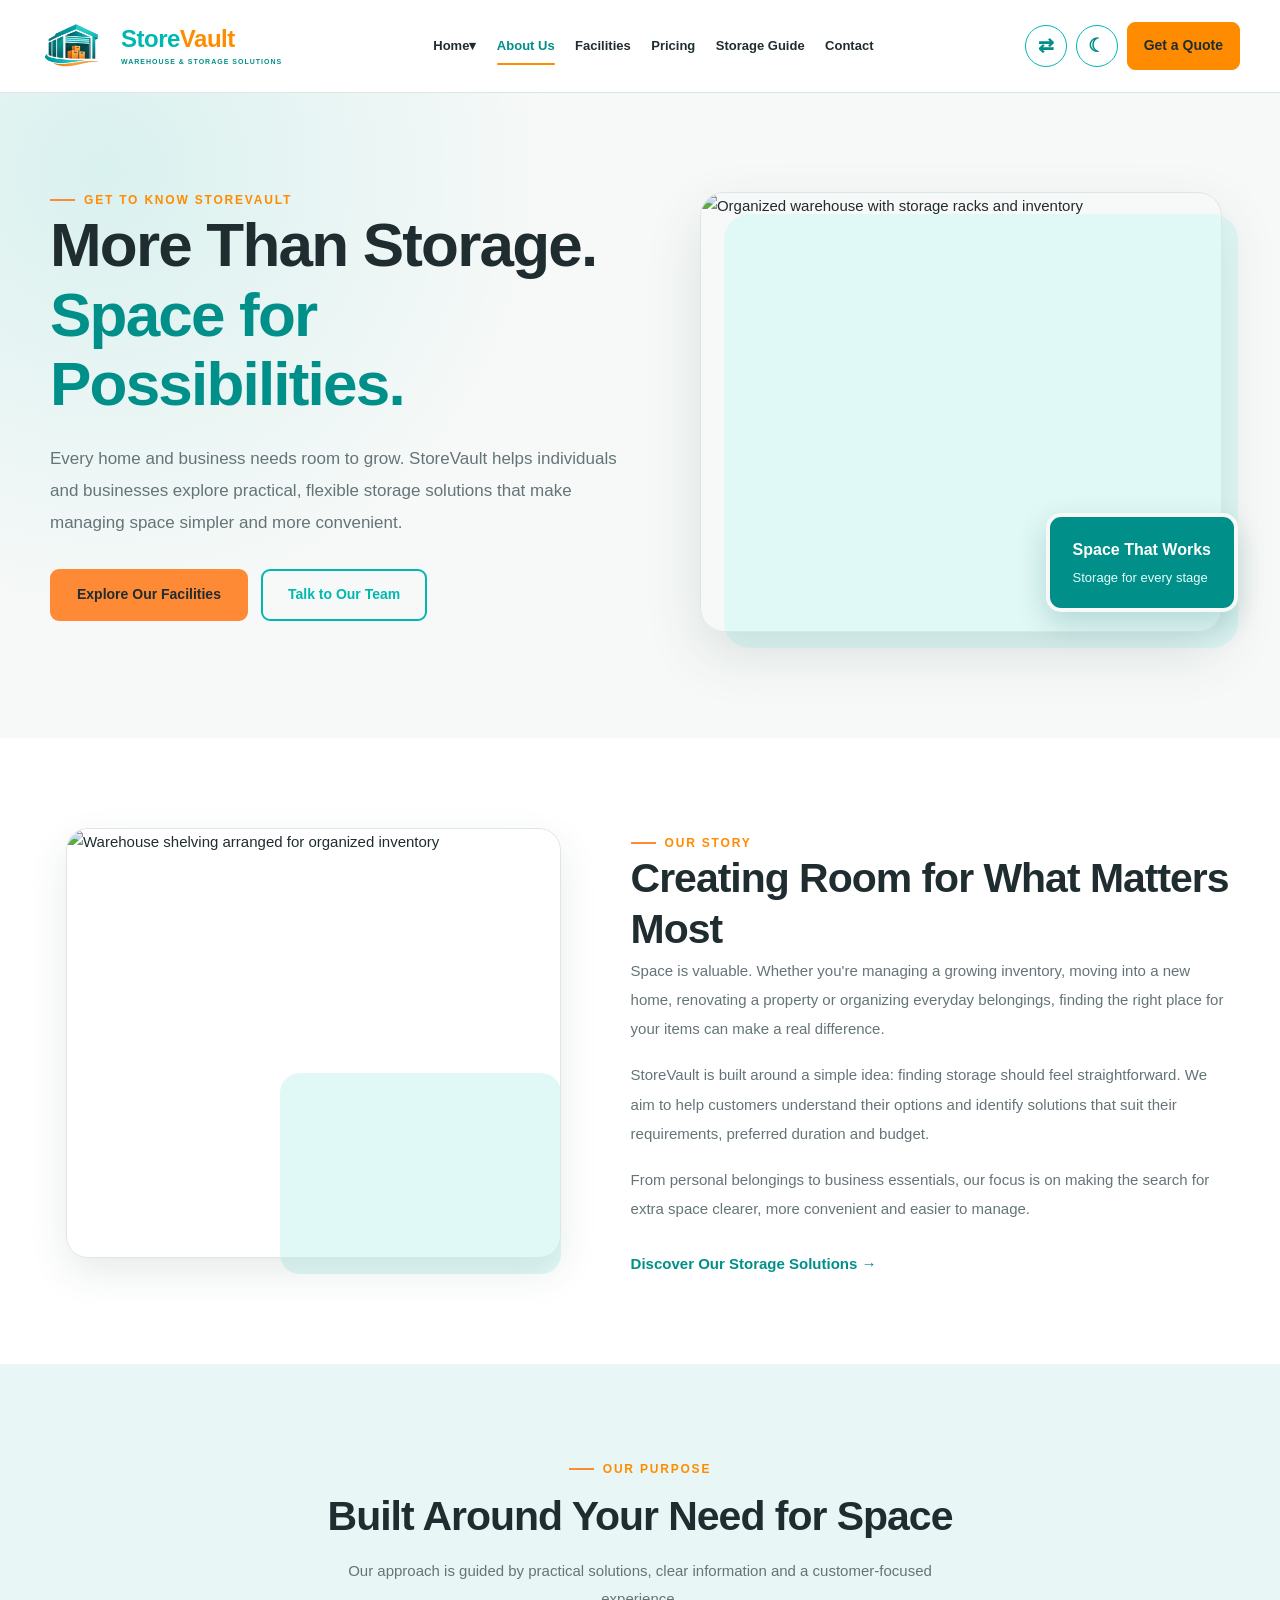
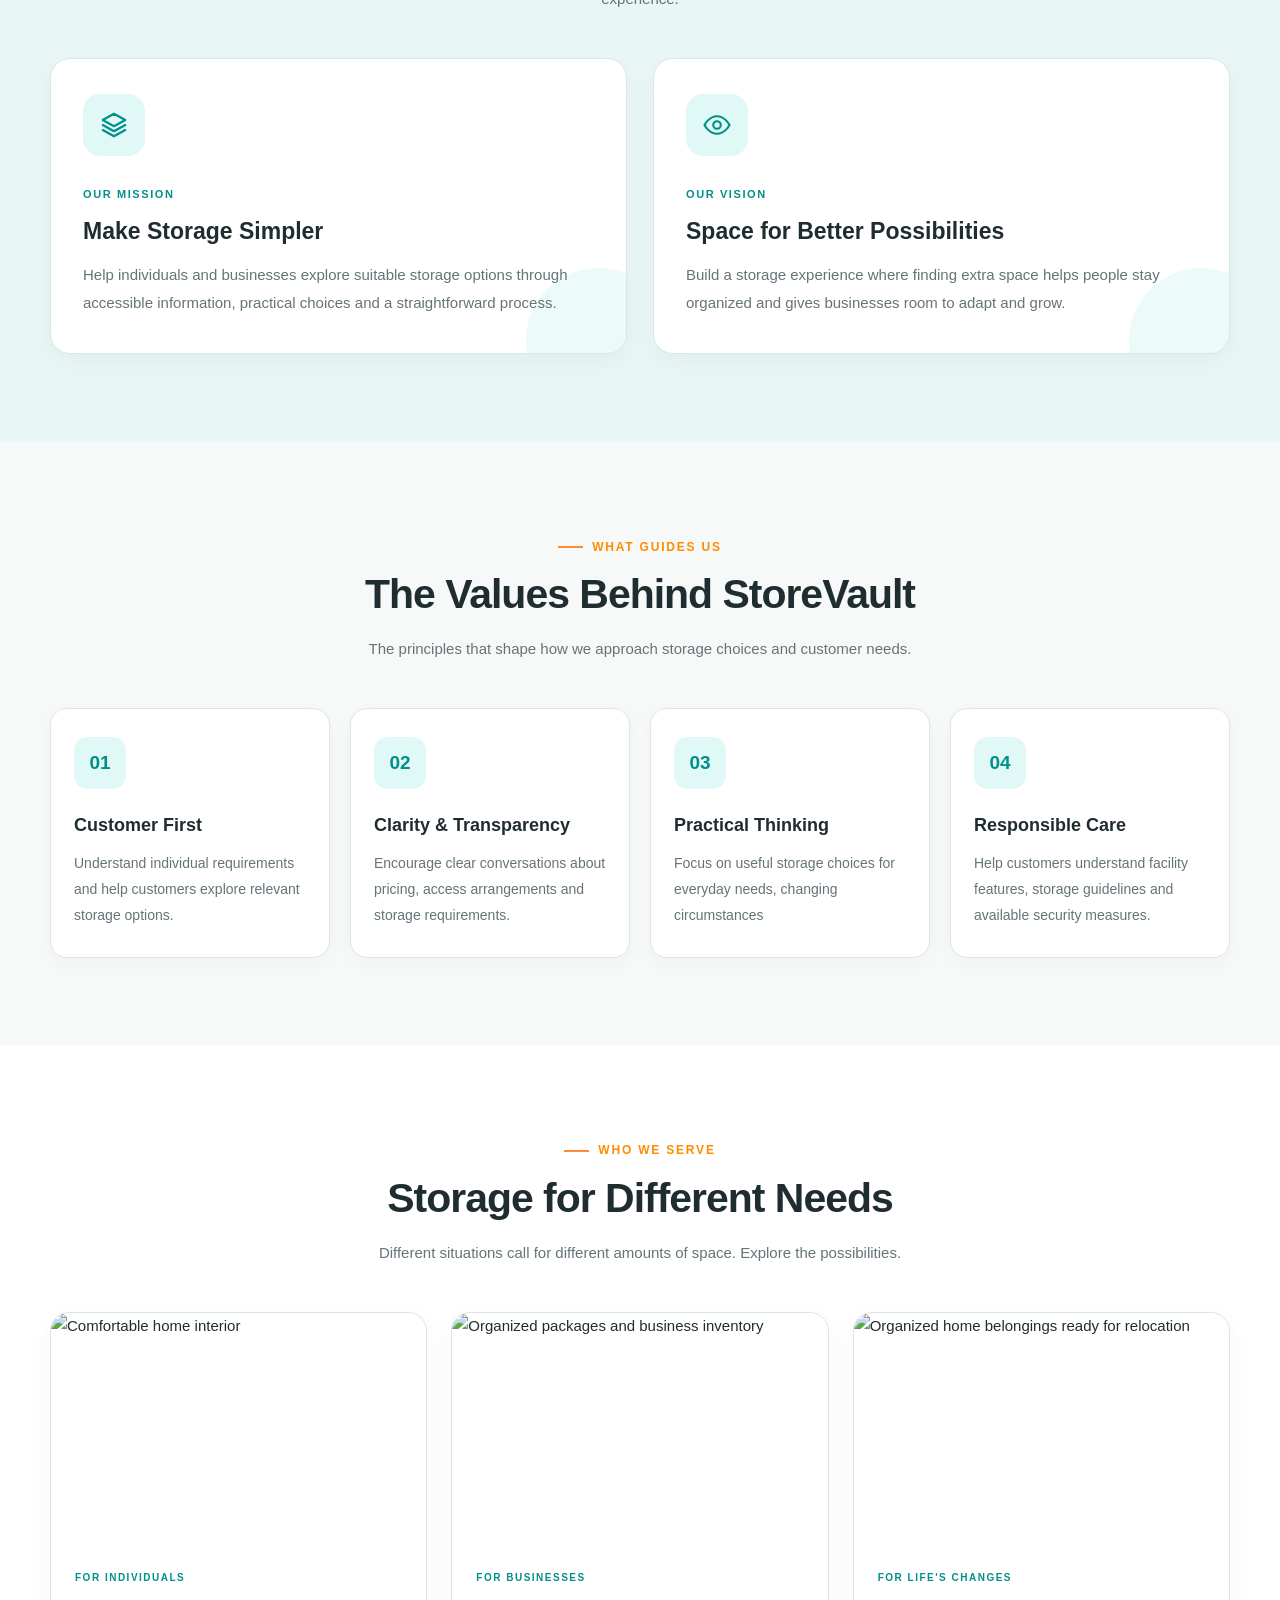
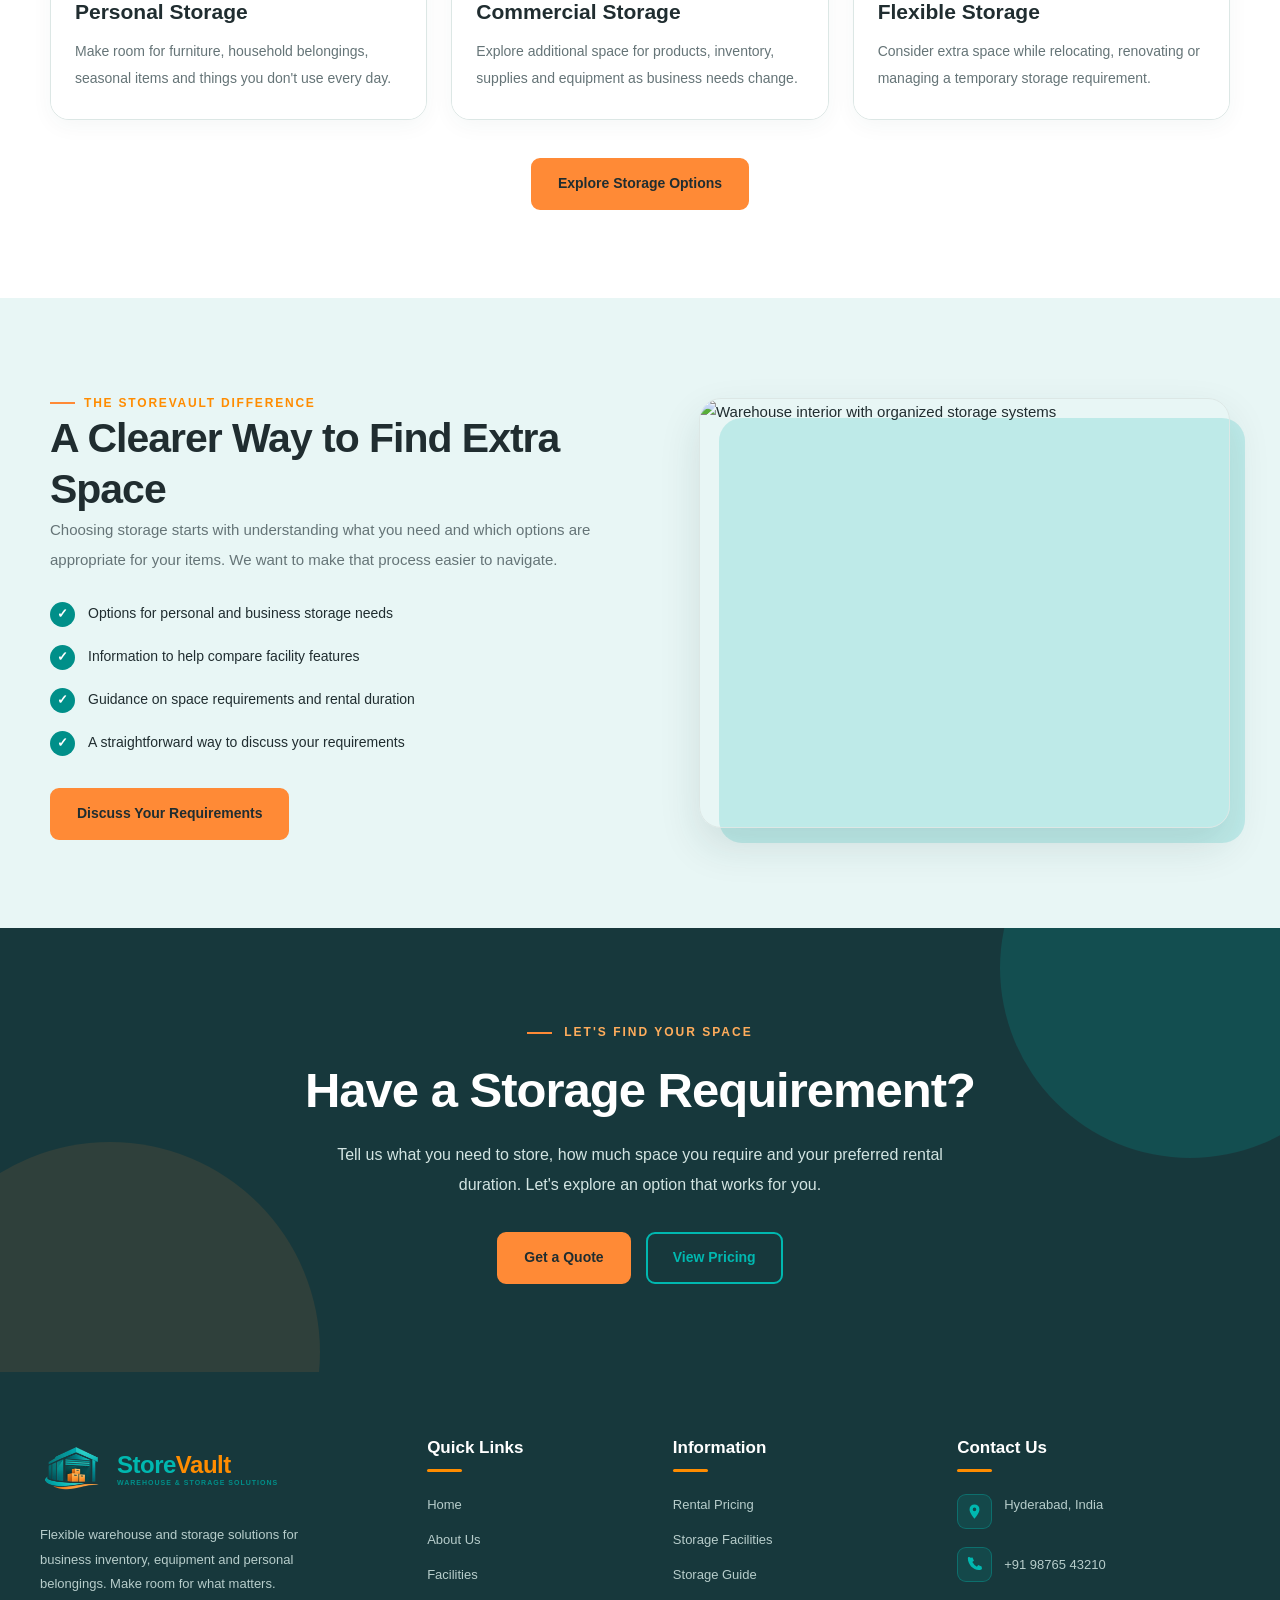
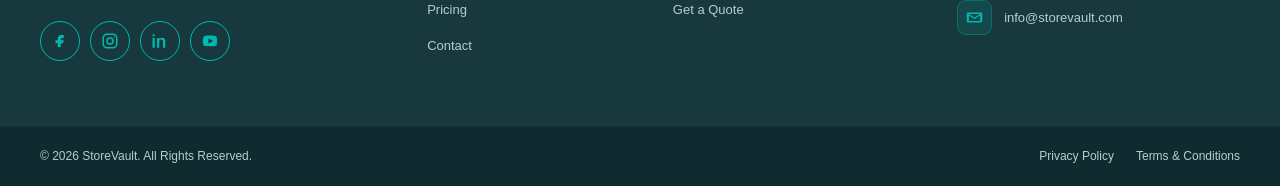
==== about.html @ cf97f27e "Add files via upload" ====
<!DOCTYPE html>
<html lang="en" dir="ltr">
<head>
    <meta charset="UTF-8">
    <meta name="viewport" content="width=device-width, initial-scale=1.0">
    <meta name="theme-color" content="#00B8B0">
    <meta name="description" content="Discover the StoreVault story, our approach to flexible storage, and our commitment to helping businesses and individuals make room for what matters.">
    <title>About Us | StoreVault Warehouse &amp; Storage Solutions</title>
    <link rel="icon" type="image/png" href="favicon.png">
    <link rel="stylesheet" href="style.css">
    <link rel="stylesheet" href="about.css">

</head>

<body>

<!-- HEADER -->
<header class="site-header">
    <div class="site-container header-container">

        <a href="index.html" class="brand" aria-label="StoreVault Home">
            <img src="logo.png" alt="StoreVault Logo">
            <div class="brand-text">
                <div class="brand-name">
                    <span class="store">Store</span><span class="vault">Vault</span>
                </div>
                <div class="brand-tagline">WAREHOUSE &amp; STORAGE SOLUTIONS</div>
            </div>
        </a>

        <!-- MAIN NAVIGATION -->
        <nav class="main-nav" id="mainNav" aria-label="Main navigation">
<div class="home-dropdown">
    <a href="index.html"
       aria-haspopup="true"
       aria-expanded="false">
        Home <span class="dropdown-arrow">▾</span>
    </a>

       
                <div class="home-dropdown-menu">
                    <a href="index.html">Home 1</a>
                    <a href="home2.html">Home 2</a>
                </div>
            </div>

            <a href="about.html" class="active" aria-current="page">About Us</a>
            <a href="facilities.html">Facilities</a>
            <a href="pricing.html">Pricing</a>
            <a href="storage-guide.html">Storage Guide</a>

            <a href="contact.html">Contact</a>
             <a href="contact.html" class="nav-quote-btn">
    Get a Quote
</a>
        </nav>

        <div class="header-actions">
            <button id="rtlBtn" class="rtl-btn" type="button"
                    title="Toggle RTL" aria-label="Toggle right-to-left layout">⇄</button>

            <button id="themeBtn" class="icon-btn" type="button"
                    title="Toggle Dark Mode" aria-label="Toggle dark mode">☾</button>

            <a href="quote.html" class="consultation-btn">Get a Quote</a>

            <button class="mobile-menu-btn" id="mobileMenuBtn"
                    type="button" aria-label="Open menu"
                    aria-expanded="false" aria-controls="mainNav">☰</button>
        </div>

    </div>
</header>

<main>

<!-- ABOUT HERO -->
<section class="about-page about-hero">
    <div class="site-container about-hero-container">

        <div class="about-hero-content">
            <div class="section-label">GET TO KNOW STO​REVAULT</div>

            <h1>More Than Storage. <span>Space for Possibilities.</span></h1>

            <p>
                Every home and business needs room to grow. StoreVault
                helps individuals and businesses explore practical,
                flexible storage solutions that make managing space
                simpler and more convenient.
            </p>

            <div class="hero-buttons">
                <a href="facilities.html" class="cta-primary">Explore Our Facilities</a>
                <a href="contact.html" class="hero-outline-btn">Talk to Our Team</a>
            </div>
        </div>

        <div class="about-hero-image">
            <img
                src="https://images.unsplash.com/photo-1587293852726-70cdb56c2866?w=600&auto=format&fit=crop&q=60&ixlib=rb-4.1.0&ixid=NHwxMjA3fDA%3D"
                alt="Organized warehouse with storage racks and inventory">
            <div class="about-image-badge">
                <strong>Space That Works</strong>
                <span>Storage for every stage</span>
            </div>
        </div>

    </div>
</section>

<!-- OUR STORY -->
<section class="about-story">
    <div class="site-container about-story-container">

        <div class="about-story-image">
            <img
                src="https://images.unsplash.com/photo-1589792923962-537704632910?w=600&auto=format&fit=crop&q=60&ixlib=rb-4.1.0&ixid=NHwxMjA3fDA%3D"
                alt="Warehouse shelving arranged for organized inventory">
            <div class="about-story-accent"></div>
        </div>

        <div class="about-story-content">
            <div class="section-label">OUR STORY</div>

            <h2>Creating Room for What Matters Most</h2>

            <p>
                Space is valuable. Whether you're managing a growing
                inventory, moving into a new home, renovating a property
                or organizing everyday belongings, finding the right
                place for your items can make a real difference.
            </p>

            <p>
                StoreVault is built around a simple idea: finding storage
                should feel straightforward. We aim to help customers
                understand their options and identify solutions that
                suit their requirements, preferred duration and budget.
            </p>

            <p>
                From personal belongings to business essentials, our
                focus is on making the search for extra space clearer,
                more convenient and easier to manage.
            </p>

            <a href="facilities.html" class="text-link">
                Discover Our Storage Solutions →
            </a>
        </div>

    </div>
</section>

<!-- MISSION AND VISION -->
<section class="about-purpose">
    <div class="site-container">

        <div class="section-heading">
            <div class="section-label">OUR PURPOSE</div>
            <h2>Built Around Your Need for Space</h2>
            <p>
                Our approach is guided by practical solutions,
                clear information and a customer-focused experience.
            </p>
        </div>

        <div class="about-purpose-grid">

            <article class="about-purpose-card">
                <div class="about-purpose-icon" aria-hidden="true">
                    <svg viewBox="0 0 24 24">
                        <path d="M12 3 3 8l9 5 9-5-9-5Zm-9 9 9 5 9-5M3 16l9 5 9-5"/>
                    </svg>
                </div>
                <span class="about-card-label">OUR MISSION</span>
                <h3>Make Storage Simpler</h3>
                <p>
                    Help individuals and businesses explore suitable
                    storage options through accessible information,
                    practical choices and a straightforward process.
                </p>
            </article>

            <article class="about-purpose-card">
                <div class="about-purpose-icon" aria-hidden="true">
                    <svg viewBox="0 0 24 24">
                        <path d="M2 12s3.5-7 10-7 10 7 10 7-3.5 7-10 7S2 12 2 12Zm10 3a3 3 0 1 0 0-6 3 3 0 0 0 0 6Z"/>
                    </svg>
                </div>
                <span class="about-card-label">OUR VISION</span>
                <h3>Space for Better Possibilities</h3>
                <p>
                    Build a storage experience where finding extra
                    space helps people stay organized and gives
                    businesses room to adapt and grow.
                </p>
            </article>

        </div>
    </div>
</section>

<!-- OUR VALUES -->
<section class="about-values">
    <div class="site-container">

        <div class="section-heading">
            <div class="section-label">WHAT GUIDES US</div>
            <h2>The Values Behind StoreVault</h2>
            <p>
                The principles that shape how we approach storage
                choices and customer needs.
            </p>
        </div>

        <div class="about-values-grid">

            <article class="about-value-card">
                <div class="about-value-number">01</div>
                <h3>Customer First</h3>
                <p>
                    Understand individual requirements and help
                    customers explore relevant storage options.
                </p>
            </article>

            <article class="about-value-card">
                <div class="about-value-number">02</div>
                <h3>Clarity &amp; Transparency</h3>
                <p>
                    Encourage clear conversations about pricing,
                    access arrangements and storage requirements.
                </p>
            </article>

            <article class="about-value-card">
                <div class="about-value-number">03</div>
                <h3>Practical Thinking</h3>
                <p>
                    Focus on useful storage choices for everyday
                    needs, changing circumstances 
                </p>
            </article>

            <article class="about-value-card">
                <div class="about-value-number">04</div>
                <h3>Responsible Care</h3>
                <p>
                    Help customers understand facility features,
                    storage guidelines and available security measures.
                </p>
            </article>

        </div>
    </div>
</section>

<!-- WHO WE SERVE -->
<section class="about-audience">
    <div class="site-container">

        <div class="section-heading">
            <div class="section-label">WHO WE SERVE</div>
            <h2>Storage for Different Needs</h2>
            <p>
                Different situations call for different amounts
                of space. Explore the possibilities.
            </p>
        </div>

        <div class="about-audience-grid">

            <article class="about-audience-card">
                <img
                    src="https://plus.unsplash.com/premium_photo-1681995607175-f0618dffac9d?w=600&auto=format&fit=crop&q=60&ixlib=rb-4.1.0&ixid=NHwxMjA3fDA%3D"
                    alt="Comfortable home interior">
                <div class="about-audience-content">
                    <span>FOR INDIVIDUALS</span>
                    <h3>Personal Storage</h3>
                    <p>
                        Make room for furniture, household belongings,
                        seasonal items and things you don't use every day.
                    </p>
                </div>
            </article>

            <article class="about-audience-card">
                <img
                    src="https://images.unsplash.com/photo-1714650601435-67a4d51a0798?w=600&auto=format&fit=crop&q=60&ixlib=rb-4.1.0&ixid=NHwxMjA3fDA%3D"
                    alt="Organized packages and business inventory">
                <div class="about-audience-content">
                    <span>FOR BUSINESSES</span>
                    <h3>Commercial Storage</h3>
                    <p>
                        Explore additional space for products, inventory,
                        supplies and equipment as business needs change.
                    </p>
                </div>
            </article>

            <article class="about-audience-card">
                <img
                    src="https://images.unsplash.com/photo-1586528116022-aeda1613c63d?w=600&auto=format&fit=crop&q=60&ixlib=rb-4.1.0&ixid=NHwxMjA3fDA%3D"
                    alt="Organized home belongings ready for relocation">
                <div class="about-audience-content">
                    <span>FOR LIFE'S CHANGES</span>
                    <h3>Flexible Storage</h3>
                    <p>
                        Consider extra space while relocating, renovating
                        or managing a temporary storage requirement.
                    </p>
                </div>
            </article>

        </div>

        <div class="center-button">
            <a href="facilities.html" class="cta-primary">
                Explore Storage Options
            </a>
        </div>

    </div>
</section>

<!-- WHY STOREVAULT -->
<section class="about-difference">
    <div class="site-container about-difference-container">

        <div class="about-difference-content">
            <div class="section-label">THE STO​REVAULT DIFFERENCE</div>

            <h2>A Clearer Way to Find Extra Space</h2>

            <p>
                Choosing storage starts with understanding what you
                need and which options are appropriate for your items.
                We want to make that process easier to navigate.
            </p>

            <div class="about-check-list">
                <div>
                    <span>✓</span>
                    <p>Options for personal and business storage needs</p>
                </div>
                <div>
                    <span>✓</span>
                    <p>Information to help compare facility features</p>
                </div>
                <div>
                    <span>✓</span>
                    <p>Guidance on space requirements and rental duration</p>
                </div>
                <div>
                    <span>✓</span>
                    <p>A straightforward way to discuss your requirements</p>
                </div>
            </div>

            <a href="contact.html" class="cta-primary">Discuss Your Requirements</a>
        </div>

        <div class="about-difference-image">
            <img
                src="https://images.unsplash.com/photo-1565610222536-ef125c59da2e?auto=format&fit=crop&w=900&q=85"
                alt="Warehouse interior with organized storage systems">
        </div>

    </div>
</section>

<!-- FINAL CTA -->
<section class="final-cta">
    <div class="final-cta-container">
        <div class="final-cta-content">

            <div class="cta-label">LET'S FIND YOUR SPACE</div>

            <h2>Have a Storage Requirement?</h2>

            <p>
                Tell us what you need to store, how much space you
                require and your preferred rental duration. Let's
                explore an option that works for you.
            </p>

            <div class="cta-buttons">
                <a href="contact.html" class="cta-primary">Get a Quote</a>
                <a href="pricing.html" class="cta-secondary">View Pricing</a>
            </div>

        </div>
    </div>
</section>

</main>

<!-- FOOTER -->
<footer class="site-footer">
    <div class="site-container footer-container">

        <div class="footer-brand">
            <a href="index.html" class="footer-logo">
                <img src="logo.png" alt="StoreVault Logo">
                <div class="footer-logo-text">
                    <div class="footer-brand-name">
                        <span class="store">Store</span><span class="vault">Vault</span>
                    </div>
                    <div class="footer-tagline">WAREHOUSE &amp; STORAGE SOLUTIONS</div>
                </div>
            </a>

            <p class="footer-description">
                Flexible warehouse and storage solutions for business
                inventory, equipment and personal belongings.
                Make room for what matters.
            </p>

            <div class="social-links">
                <a href="#" class="social-icon" aria-label="Facebook" title="Facebook">
                    <svg viewBox="0 0 24 24" aria-hidden="true">
                        <path d="M14 8h3V4h-3c-3 0-5 2-5 5v2H6v4h3v5h4v-5h3l1-4h-4V9c0-.7.3-1 1-1z"/>
                    </svg>
                </a>

                <a href="#" class="social-icon" aria-label="Instagram" title="Instagram">
                    <svg viewBox="0 0 24 24" aria-hidden="true">
                        <rect x="3" y="3" width="18" height="18" rx="5"
                              fill="none" stroke="currentColor" stroke-width="2"/>
                        <circle cx="12" cy="12" r="4"
                                fill="none" stroke="currentColor" stroke-width="2"/>
                        <circle cx="17.5" cy="6.5" r="1" fill="currentColor"/>
                    </svg>
                </a>

                <a href="#" class="social-icon" aria-label="LinkedIn" title="LinkedIn">
                    <svg viewBox="0 0 24 24" aria-hidden="true">
                        <path d="M5 8H2V21H5V8zM3.5 3C2.4 3 2 3.8 2 4.6S2.4 6 3.5 6 5 5.2 5 4.4 4.6 3 3.5 3zM8 8h3v1.8h.1C11.5 8.7 12.7 7.5 15 7.5c3 0 4 2 4 5.2V21h-3v-7.3c0-1.7 0-3.8-2.3-3.8-2.3 0-2.7 1.8-2.7 3.7V21H8V8z"/>
                    </svg>
                </a>

                <a href="#" class="social-icon" aria-label="YouTube" title="YouTube">
                    <svg viewBox="0 0 24 24" aria-hidden="true">
                        <path d="M21 7.2a2.8 2.8 0 0 0-2-2C17.3 4.7 12 4.7 12 4.7s-5.3 0-7 .5a2.8 2.8 0 0 0-2 2C2.5 8.9 2.5 12 2.5 12s0 3.1.5 4.8a2.8 2.8 0 0 0 2 2c1.7.5 7 .5 7 .5s5.3 0 7-.5a2.8 2.8 0 0 0 2-2c.5-1.7.5-4.8.5-4.8s0-3.1-.5-4.8zM10 15.5v-7l6 3.5-6 3.5z"/>
                    </svg>
                </a>
            </div>
        </div>

        <div class="footer-column">
            <h3>Quick Links</h3>
            <a href="index.html">Home</a>
            <a href="about.html">About Us</a>
            <a href="facilities.html">Facilities</a>
            <a href="pricing.html">Pricing</a>
            <a href="contact.html">Contact</a>
        </div>

        <div class="footer-column">
            <h3>Information</h3>
            <a href="pricing.html">Rental Pricing</a>
            <a href="facilities.html">Storage Facilities</a>
               <a href="storage-guide.html"> Storage Guide</a>
            <a href="quote.html">Get a Quote</a>
            </div>

        <div class="footer-contact">
            <h3>Contact Us</h3>

            <div class="contact-item">
                <span class="contact-icon">
                    <svg viewBox="0 0 24 24" aria-hidden="true">
                        <path d="M12 2a7 7 0 0 0-7 7c0 5.2 7 13 7 13s7-7.8 7-13a7 7 0 0 0-7-7zm0 9.5a2.5 2.5 0 1 1 0-5 2.5 2.5 0 0 1 0 5z"/>
                    </svg>
                </span>
                <span>Hyderabad, India</span>
            </div>

            <div class="contact-item">
                <span class="contact-icon">
                    <svg viewBox="0 0 24 24" aria-hidden="true">
                        <path d="M6.6 2.5 9.2 2l2 4.8-2.3 1.8a15.8 15.8 0 0 0 6.5 6.5l1.8-2.3 4.8 2 .5 2.6c.2 1-.6 2-1.6 2C11.5 21.4 2.6 12.5 2.6 3.1c0-1 .9-1.8 2-1.6l2 .9z"/>
                    </svg>
                </span>
                <a href="tel:+919876543210">+91 98765 43210</a>
            </div>

            <div class="contact-item">
                <span class="contact-icon">
                    <svg viewBox="0 0 24 24" aria-hidden="true">
                        <path d="M3 5h18a2 2 0 0 1 2 2v10a2 2 0 0 1-2 2H3a2 2 0 0 1-2-2V7a2 2 0 0 1 2-2zm9 7 8-5H4l8 5zm0 2L4 9v8h16V9l-8 5z"/>
                    </svg>
                </span>
                <a href="mailto:info@storevault.com">info@storevault.com</a>
            </div>
        </div>

    </div>

    <div class="footer-bottom">
        <div class="site-container footer-bottom-container">
            <p>© 2026 StoreVault. All Rights Reserved.</p>
            <div class="footer-bottom-links">
                <a href="privacy-policy.html">Privacy Policy</a>
                <a href="terms.html">Terms &amp; Conditions</a>
            </div>
        </div>
    </div>
</footer>

<script src="script.js"></script>

</body>
</html>
---- style.css ----
/* =========================================================
   STO​REVAULT | SMART STORAGE SOLUTIONS
   COMPLETE WEBSITE CSS
   Bright Teal + Orange
   Light Mode + Dark Mode + RTL + Responsive Design
   Animations + Hover Effects + Image Zoom
========================================================= */

/* ==================== 1. COLOR VARIABLES ==================== */

:root {
    --primary: #00B8B0;
    --primary-dark: #008F89;
    --primary-light: #E0F8F6;

    --secondary: #FF8C00;
    --secondary-dark: #E67E00;
    --secondary-light: #FFF0E0;

    --background: #F7F9F8;
    --surface: #FFFFFF;
    --surface-soft: #E8F6F5;
    --surface-alt: #F0F5F4;

    --text: #202D30;
    --muted: #657477;

    --border: #DCE7E5;
    --soft-border: #EAF0EF;

    --header-bg: rgba(255, 255, 255, 0.96);
    --footer-bg: #17383C;
    --footer-bottom: #102B2F;
    --footer-text: #E7F3F2;
    --footer-muted: #B7CDCB;

    --shadow-sm: 0 4px 15px rgba(22, 62, 66, 0.06);
    --shadow-md: 0 12px 30px rgba(22, 62, 66, 0.10);
    --shadow-lg: 0 22px 50px rgba(22, 62, 66, 0.14);

    --radius-sm: 8px;
    --radius-md: 14px;
    --radius-lg: 22px;
    --radius-xl: 30px;

    --container: 1200px;
    --header-height: 92px;

    --transition: 0.3s ease;
}

/* ==================== 2. DARK MODE COLORS ==================== */

body.dark-mode {
    --background: #121C20;
    --surface: #1C2B30;
    --surface-soft: #203A3D;
    --surface-alt: #202F34;

    --text: #F0F7F6;
    --muted: #B3C4C5;

    --border: #35494D;
    --soft-border: #2B3D41;

    --header-bg: rgba(18, 28, 32, 0.97);
    --footer-bg: #0D191D;
    --footer-bottom: #081215;
    --footer-text: #E7F3F2;
    --footer-muted: #A8BFBE;

    --primary: #32DED5;
    --primary-dark: #00B8B0;
    --primary-light: #203A3D;

    --secondary: #FFAD5C;
    --secondary-dark: #FF922E;
    --secondary-light: #423124;

    --shadow-sm: 0 4px 15px rgba(0, 0, 0, 0.15);
    --shadow-md: 0 12px 30px rgba(0, 0, 0, 0.22);
    --shadow-lg: 0 22px 50px rgba(0, 0, 0, 0.30);
}

/* ==================== 3. RESET & GLOBAL STYLES ==================== */

* {
    margin: 0;
    padding: 0;
    box-sizing: border-box;
}

html {
    scroll-behavior: smooth;
    scroll-padding-top: 100px;
}

body {
    font-family: "Segoe UI", Arial, sans-serif;
    background: var(--background);
    color: var(--text);
    line-height: 1.7;
    font-size: 15px;
    overflow-x: hidden;
    transition: background-color 0.35s ease, color 0.35s ease;
}

body,
button,
a,
input,
textarea,
select {
    -webkit-tap-highlight-color: transparent;
}

img {
    display: block;
    max-width: 100%;
}

a {
    color: inherit;
    text-decoration: none;
}

button {
    font: inherit;
}

button,
a {
    -webkit-tap-highlight-color: transparent;
}

button:focus-visible,
a:focus-visible {
    outline: 3px solid var(--secondary);
    outline-offset: 4px;
}

p {
    color: var(--muted);
}

h1,
h2,
h3,
h4 {
    color: var(--text);
    line-height: 1.25;
    font-weight: 750;
}

::selection {
    background: var(--primary);
    color: #102B2F;
}

.site-container {
    width: min(var(--container), calc(100% - 48px));
    margin-inline: auto;
}

section {
    position: relative;
    padding-block: 90px;
}

section h2 {
    font-size: clamp(28px, 3.2vw, 42px);
    letter-spacing: -1px;
}

section h3 {
    font-size: 21px;
}

section p {
    line-height: 1.85;
}

/* ==================== 4. ANIMATIONS ==================== */

@keyframes fadeUp {
    from { opacity: 0; transform: translateY(25px); }
    to { opacity: 1; transform: translateY(0); }
}

@keyframes fadeIn {
    from { opacity: 0; }
    to { opacity: 1; }
}

@keyframes slideInLeft {
    from { opacity: 0; transform: translateX(-30px); }
    to { opacity: 1; transform: translateX(0); }
}

@keyframes slideInRight {
    from { opacity: 0; transform: translateX(30px); }
    to { opacity: 1; transform: translateX(0); }
}

@keyframes softFloat {
    0%, 100% { transform: translateY(0); }
    50% { transform: translateY(-7px); }
}

@keyframes badgePulse {
    0%, 100% { box-shadow: 0 8px 25px rgba(0, 0, 0, 0.12); }
    50% { box-shadow: 0 10px 32px rgba(0, 184, 176, 0.25); }
}

/* ==================== 5. HEADER ==================== */

.site-header {
    position: sticky;
    top: 0;
    z-index: 1000;
    min-height: var(--header-height);
    background: var(--header-bg);
    border-bottom: 1px solid var(--border);
    backdrop-filter: blur(16px);
    -webkit-backdrop-filter: blur(16px);
    transition: background-color var(--transition),
                border-color var(--transition),
                box-shadow var(--transition);
}

.site-header:hover {
    box-shadow: var(--shadow-sm);
}

.header-container {
    min-height: var(--header-height);
    display: grid;
    grid-template-columns: auto minmax(0, 1fr) auto;
    align-items: center;
    gap: 24px;
}

/* Logo */

.brand,
.footer-logo {
    display: inline-flex;
    align-items: center;
    gap: 12px;
    flex-shrink: 0;
}

.brand img {
    width: 66px;
    height: 66px;
    object-fit: contain;
    transition: transform 0.35s ease;
}

.brand:hover img,
.footer-logo:hover img {
    transform: scale(1.07);
}

.brand-text,
.footer-logo-text {
    display: flex;
    flex-direction: column;
    line-height: 1.15;
}

.brand-name,
.footer-brand-name {
    font-size: 28px;
    font-weight: 850;
    letter-spacing: -1.2px;
    white-space: nowrap;
}

/* Fixed logo colors: identical in light and dark mode */

.brand-name .store,
.footer-brand-name .store,
body.dark-mode .brand-name .store,
body.dark-mode .footer-brand-name .store {
    color: #00B8B0 !important;
}

.brand-name .vault,
.footer-brand-name .vault,
body.dark-mode .brand-name .vault,
body.dark-mode .footer-brand-name .vault {
    color: #FF8C00 !important;
}

.brand-tagline,
.footer-tagline,
body.dark-mode .brand-tagline,
body.dark-mode .footer-tagline {
    margin-top: 6px;
    color: #00B8B0 !important;
    font-size: 9px;
    font-weight: 800;
    letter-spacing: 1.25px;
    white-space: nowrap;
}

/* Navigation */

.main-nav {
    display: flex;
    justify-content: center;
    align-items: center;
    gap: clamp(12px, 1.6vw, 25px);
    min-width: 0;
}

.main-nav > a,
.home-dropdown > a {
    position: relative;
    display: inline-flex;
    align-items: center;
    padding-block: 10px;
    color: var(--text);
    font-size: 13px;
    font-weight: 650;
    white-space: nowrap;
    transition: color var(--transition);
}

.main-nav > a::after,
.home-dropdown > a::after {
    content: "";
    position: absolute;
    bottom: 2px;
    inset-inline-start: 0;
    width: 0;
    height: 2px;
    background: var(--secondary);
    border-radius: 10px;
    transition: width 0.3s ease;
}

.main-nav > a:hover,
.home-dropdown > a:hover,
.main-nav > a.active,
.home-dropdown > a.active {
    color: var(--primary-dark);
}

body.dark-mode .main-nav > a:hover,
body.dark-mode .home-dropdown > a:hover,
body.dark-mode .main-nav > a.active,
body.dark-mode .home-dropdown > a.active {
    color: var(--primary);
}

.main-nav > a:hover::after,
.home-dropdown > a:hover::after,
.main-nav > a.active::after,
.home-dropdown > a.active::after {
    width: 100%;
}

/* Home dropdown */

.home-dropdown {
    position: relative;
    flex-shrink: 0;
}

.home-dropdown-menu {
    position: absolute;
    top: calc(100% + 12px);
    inset-inline-start: 0;
    z-index: 1100;
    width: 175px;
    padding: 9px;
    background: var(--surface);
    border: 1px solid var(--border);
    border-radius: var(--radius-md);
    box-shadow: var(--shadow-md);
    opacity: 0;
    visibility: hidden;
    transform: translateY(10px);
    transition: opacity 0.25s ease,
                visibility 0.25s ease,
                transform 0.25s ease;
}

.home-dropdown:hover .home-dropdown-menu,
.home-dropdown:focus-within .home-dropdown-menu,
.home-dropdown.dropdown-open .home-dropdown-menu {
    opacity: 1;
    visibility: visible;
    transform: translateY(0);
}

.home-dropdown-menu a {
    display: block;
    padding: 11px 13px;
    color: var(--text);
    font-size: 13px;
    font-weight: 600;
    border-radius: 7px;
    transition: color var(--transition),
                background-color var(--transition),
                padding var(--transition);
}

.home-dropdown-menu a:hover {
    padding-inline-start: 18px;
    color: var(--primary-dark);
    background: var(--surface-soft);
}

body.dark-mode .home-dropdown-menu a:hover {
    color: var(--primary);
}

/* Header action buttons */

.header-actions {
    display: flex;
    align-items: center;
    justify-content: flex-end;
    gap: 9px;
    flex-shrink: 0;
}

.rtl-btn,
.icon-btn {
    display: inline-flex;
    align-items: center;
    justify-content: center;
    width: 42px;
    height: 42px;
    flex-shrink: 0;
    border: 1.5px solid var(--border);
    border-radius: 50%;
    background: var(--surface);
    color: var(--primary-dark);
    font-size: 19px;
    font-weight: 700;
    cursor: pointer;
    transition: transform 0.3s ease,
                background-color 0.3s ease,
                color 0.3s ease,
                border-color 0.3s ease,
                box-shadow 0.3s ease;
}

body.dark-mode .rtl-btn,
body.dark-mode .icon-btn {
    color: var(--primary);
}

.rtl-btn:hover,
.icon-btn:hover {
    transform: translateY(-3px) rotate(8deg);
    background: var(--primary);
    border-color: var(--primary);
    color: #103538;
    box-shadow: 0 7px 18px rgba(0, 184, 176, 0.22);
}

.consultation-btn {
    position: relative;
    isolation: isolate;
    overflow: hidden;
    display: inline-flex;
    align-items: center;
    justify-content: center;
    min-height: 44px;
    padding: 0 20px;
    background: var(--secondary);
    color: #252A2B;
    border: 1px solid var(--secondary);
    border-radius: var(--radius-sm);
    font-size: 13px;
    font-weight: 800;
    white-space: nowrap;
    transition: transform 0.3s ease,
                box-shadow 0.3s ease,
                background-color 0.3s ease;
}

.consultation-btn::before,
.cta-primary::before {
    content: "";
    position: absolute;
    inset-block: 0;
    inset-inline-start: -120%;
    width: 70%;
    background: linear-gradient(110deg, transparent,
        rgba(255, 255, 255, 0.4), transparent);
    transform: skewX(-20deg);
    transition: inset-inline-start 0.65s ease;
    pointer-events: none;
}

.consultation-btn:hover::before,
.cta-primary:hover::before {
    inset-inline-start: 150%;
}

.consultation-btn:hover {
    background: var(--secondary-dark);
    border-color: var(--secondary-dark);
    transform: translateY(-3px);
    box-shadow: 0 9px 22px rgba(255, 140, 0, 0.28);
}

.mobile-menu-btn {
    display: none;
    align-items: center;
    justify-content: center;
    width: 42px;
    height: 42px;
    border: 1px solid var(--border);
    border-radius: var(--radius-sm);
    background: var(--surface);
    color: var(--text);
    font-size: 23px;
    cursor: pointer;
    transition: background-color var(--transition),
                color var(--transition),
                transform var(--transition);
}

.mobile-menu-btn:hover {
    background: var(--primary);
    color: #103538;
    transform: scale(1.04);
}

/* ==================== 6. BUTTONS ==================== */

.cta-primary,
.cta-secondary,
.hero-outline-btn {
    position: relative;
    isolation: isolate;
    overflow: hidden;
    display: inline-flex;
    justify-content: center;
    align-items: center;
    gap: 8px;
    min-height: 49px;
    padding: 12px 23px;
    border: 1px solid transparent;
    border-radius: var(--radius-sm);
    font-size: 14px;
    font-weight: 800;
    line-height: 1.4;
    cursor: pointer;
    transition: transform 0.3s ease,
                background-color 0.3s ease,
                color 0.3s ease,
                border-color 0.3s ease,
                box-shadow 0.3s ease;
}

.cta-primary {
    background: var(--secondary);
    border-color: var(--secondary);
    color: #252A2B;
}

.cta-primary:hover {
    background: var(--secondary-dark);
    border-color: var(--secondary-dark);
    color: #FFFFFF;
    transform: translateY(-4px);
    box-shadow: 0 12px 25px rgba(255, 140, 0, 0.25);
}

.cta-secondary {
    background: var(--primary);
    border-color: var(--primary);
    color: #103538;
}

.cta-secondary:hover {
    background: var(--primary-dark);
    border-color: var(--primary-dark);
    color: #FFFFFF;
    transform: translateY(-4px);
    box-shadow: 0 12px 25px rgba(0, 184, 176, 0.2);
}

.hero-outline-btn {
    background: transparent;
    border-color: var(--primary);
    color: var(--primary-dark);
}

body.dark-mode .hero-outline-btn {
    color: var(--primary);
}

.hero-outline-btn:hover {
    background: var(--primary);
    color: #103538;
    transform: translateY(-4px);
    box-shadow: 0 10px 22px rgba(0, 184, 176, 0.18);
}

.center-button {
    display: flex;
    justify-content: center;
    margin-top: 38px;
}

a,
button {
    touch-action: manipulation;
}

/* ==================== 7. HERO SECTION ==================== */

.hero {
    padding-block: 76px 90px;
    overflow: hidden;
    background: radial-gradient(circle at 7% 20%,
        rgba(0, 184, 176, 0.10), transparent 32%), var(--background);
}

.hero-container {
    display: grid;
    grid-template-columns: 1fr 0.94fr;
    align-items: center;
    gap: clamp(40px, 6vw, 78px);
}

.hero-content {
    animation: slideInLeft 0.8s ease both;
}

.hero-label,
.section-label,
.cta-label {
    display: inline-block;
    color: var(--secondary);
    font-size: 11px;
    font-weight: 850;
    letter-spacing: 1.8px;
    line-height: 1.6;
}

.hero-label {
    margin-bottom: 19px;
    padding: 8px 13px;
    background: var(--surface-soft);
    border: 1px solid var(--border);
    border-radius: 5px;
}

.hero h1 {
    max-width: 590px;
    margin-bottom: 22px;
    font-size: clamp(39px, 5vw, 62px);
    line-height: 1.12;
    letter-spacing: -2.1px;
}

.hero h1 span {
    display: block;
    color: var(--primary-dark);
}

body.dark-mode .hero h1 span {
    color: var(--primary);
}

.hero-content > p {
    max-width: 520px;
    margin-bottom: 28px;
    font-size: 16px;
    line-height: 1.9;
}

.hero-buttons {
    display: flex;
    align-items: center;
    flex-wrap: wrap;
    gap: 13px;
    margin-bottom: 27px;
}

.hero-highlights {
    display: flex;
    flex-wrap: wrap;
    gap: 12px 20px;
}

.hero-highlights span {
    color: var(--muted);
    font-size: 12px;
    font-weight: 650;
}

.hero-highlights span::first-letter {
    color: var(--primary);
}

.hero-image {
    position: relative;
    min-width: 0;
    animation: slideInRight 0.9s ease both;
}

.hero-image > img {
    width: 100%;
    height: 475px;
    object-fit: cover;
    border-radius: var(--radius-xl);
    box-shadow: var(--shadow-lg);
    transition: transform 0.7s ease;
}

.hero-image:hover > img {
    transform: scale(1.025);
}

.hero-image::before {
    content: "";
    position: absolute;
    z-index: 1;
    inset: 0;
    border: 1px solid rgba(255, 255, 255, 0.25);
    border-radius: var(--radius-xl);
    pointer-events: none;
}

.hero-image-badge {
    position: absolute;
    z-index: 2;
    inset-inline-start: -23px;
    bottom: 30px;
    display: flex;
    flex-direction: column;
    gap: 2px;
    min-width: 155px;
    padding: 18px 23px;
    background: var(--surface);
    border-inline-start: 4px solid var(--secondary);
    border-radius: var(--radius-md);
    box-shadow: var(--shadow-md);
    animation: softFloat 4s ease-in-out infinite;
}

.hero-image-badge strong {
    color: var(--primary-dark);
    font-size: 18px;
}

body.dark-mode .hero-image-badge strong {
    color: var(--primary);
}

.hero-image-badge span {
    color: var(--muted);
    font-size: 13px;
}

/* ==================== 8. INTRO SECTION ==================== */

.intro-section {
    background: var(--surface);
}

.intro-container {
    display: grid;
    grid-template-columns: 0.9fr 1fr;
    align-items: center;
    gap: clamp(40px, 7vw, 90px);
}

.intro-image {
    position: relative;
    padding: 0 0 18px 18px;
}

.intro-image::before {
    content: "";
    position: absolute;
    inset-block-start: 18px;
    inset-inline-start: 0;
    width: 75%;
    height: 82%;
    background: var(--primary-light);
    border-radius: var(--radius-lg);
}

.intro-image img {
    position: relative;
    width: 100%;
    height: 400px;
    object-fit: cover;
    border-radius: var(--radius-lg);
    box-shadow: var(--shadow-md);
    transition: transform 0.55s ease;
}

.intro-image:hover img {
    transform: scale(1.025);
}

.intro-content .section-label {
    margin-bottom: 14px;
}

.intro-content h2 {
    margin-bottom: 20px;
}

.intro-content > p {
    margin-bottom: 16px;
}

.text-link {
    display: inline-flex;
    align-items: center;
    gap: 6px;
    margin-top: 8px;
    color: var(--primary-dark);
    font-size: 14px;
    font-weight: 800;
    transition: color 0.25s ease, gap 0.25s ease;
}

body.dark-mode .text-link {
    color: var(--primary);
}

.text-link:hover {
    gap: 12px;
    color: var(--secondary-dark);
}

body.dark-mode .text-link:hover {
    color: var(--secondary);
}

/* ==================== 9. SECTION HEADINGS ==================== */

.section-heading {
    max-width: 720px;
    margin: 0 auto 45px;
    text-align: center;
}

.section-heading .section-label {
    margin-bottom: 12px;
}

.section-heading h2 {
    margin-bottom: 15px;
}

.section-heading > p {
    max-width: 650px;
    margin-inline: auto;
}

/* ==================== 10. SERVICES SECTION ==================== */

.services-section {
    background: var(--surface-soft);
}

.services-grid {
    display: grid;
    grid-template-columns: repeat(3, minmax(0, 1fr));
    gap: 27px;
}

.service-card {
    min-width: 0;
    overflow: hidden;
    background: var(--surface);
    border: 1px solid var(--border);
    border-radius: var(--radius-lg);
    box-shadow: var(--shadow-sm);
    transition: transform 0.35s ease,
                box-shadow 0.35s ease,
                border-color 0.35s ease;
}

.service-card:hover {
    transform: translateY(-9px);
    border-color: var(--primary);
    box-shadow: var(--shadow-lg);
}

.service-card > img {
    width: 100%;
    height: 235px;
    object-fit: cover;
    transition: transform 0.6s ease;
}

.service-card:hover > img {
    transform: scale(1.07);
}

.service-card-content {
    position: relative;
    padding: 27px 25px 30px;
}

.service-number {
    display: inline-flex;
    align-items: center;
    justify-content: center;
    width: 43px;
    height: 43px;
    margin-bottom: 17px;
    background: var(--primary-light);
    color: var(--primary-dark);
    border-radius: 11px;
    font-size: 13px;
    font-weight: 850;
    transition: background-color 0.3s ease,
                color 0.3s ease,
                transform 0.3s ease;
}

body.dark-mode .service-number {
    color: var(--primary);
}

.service-card:hover .service-number {
    background: var(--secondary);
    color: #252A2B;
    transform: rotate(-5deg) scale(1.06);
}

.service-card h3 {
    margin-bottom: 12px;
}

.service-card p {
    margin-bottom: 15px;
    font-size: 14px;
}

/* ==================== 11. WHY CHOOSE US ==================== */

.why-section {
    background: var(--background);
}

.why-grid {
    display: grid;
    grid-template-columns: repeat(4, minmax(0, 1fr));
    gap: 21px;
}

.why-card {
    padding: 31px 23px;
    background: var(--surface);
    border: 1px solid var(--border);
    border-radius: var(--radius-md);
    box-shadow: var(--shadow-sm);
    transition: transform 0.35s ease,
                box-shadow 0.35s ease,
                border-color 0.35s ease;
}

.why-card:hover {
    transform: translateY(-8px);
    border-color: var(--primary);
    box-shadow: var(--shadow-md);
}

.why-icon {
    display: flex;
    align-items: center;
    justify-content: center;
    width: 58px;
    height: 58px;
    margin-bottom: 21px;
    background: var(--primary-light);
    border-radius: 15px;
    transition: transform 0.35s ease,
                background-color 0.35s ease;
}

.why-icon svg {
    width: 28px;
    height: 28px;
    fill: var(--primary-dark);
    transition: fill 0.3s ease;
}

body.dark-mode .why-icon svg {
    fill: var(--primary);
}

.why-card:hover .why-icon {
    transform: translateY(-3px) rotate(-5deg);
    background: var(--secondary-light);
}

.why-card:hover .why-icon svg {
    fill: var(--secondary-dark);
}

body.dark-mode .why-card:hover .why-icon svg {
    fill: var(--secondary);
}

.why-card h3 {
    margin-bottom: 12px;
    font-size: 18px;
}

.why-card p {
    font-size: 13px;
    line-height: 1.85;
}

/* ==================== 12. PROJECTS SECTION ==================== */

.projects-section {
    background: var(--surface);
}

.projects-grid {
    display: grid;
    grid-template-columns: repeat(3, minmax(0, 1fr));
    gap: 24px;
}

.project-card {
    position: relative;
    min-width: 0;
    height: 350px;
    overflow: hidden;
    isolation: isolate;
    background: var(--surface-alt);
    border-radius: var(--radius-lg);
    box-shadow: var(--shadow-sm);
    transition: transform 0.35s ease, box-shadow 0.35s ease;
}

.project-card::after {
    content: "";
    position: absolute;
    z-index: 0;
    inset: 0;
    background: linear-gradient(to top,
        rgba(7, 25, 28, 0.88) 0%,
        rgba(7, 25, 28, 0.32) 40%, transparent 75%);
    transition: opacity 0.35s ease;
}

.project-card img {
    width: 100%;
    height: 100%;
    object-fit: cover;
    transition: transform 0.65s ease;
}

.project-card:hover {
    transform: translateY(-7px);
    box-shadow: var(--shadow-lg);
}

.project-card:hover img {
    transform: scale(1.09);
}

.project-card:hover::after {
    background: linear-gradient(to top,
        rgba(7, 25, 28, 0.94) 0%,
        rgba(7, 25, 28, 0.42) 45%,
        rgba(0, 184, 176, 0.08) 100%);
}

.project-overlay {
    position: absolute;
    z-index: 1;
    inset-inline: 0;
    bottom: 0;
    padding: 28px;
    transform: translateY(5px);
    transition: transform 0.35s ease;
}

.project-card:hover .project-overlay {
    transform: translateY(0);
}

.project-overlay h3 {
    margin-bottom: 7px;
    color: #FFFFFF;
    font-size: 22px;
}

.project-overlay p {
    color: #E6F0EF;
    font-size: 13px;
}

/* ==================== 13. HOW IT WORKS ==================== */

.process-section {
    background: var(--surface-soft);
}

.process-grid {
    display: grid;
    grid-template-columns: repeat(4, minmax(0, 1fr));
    gap: 23px;
}

.process-card {
    position: relative;
    padding: 31px 23px;
    background: var(--surface);
    border: 1px solid var(--border);
    border-radius: var(--radius-md);
    box-shadow: var(--shadow-sm);
    transition: transform 0.35s ease,
                box-shadow 0.35s ease,
                border-color 0.35s ease;
}

.process-card:hover {
    transform: translateY(-8px);
    border-color: var(--primary);
    box-shadow: var(--shadow-md);
}

.process-number {
    display: flex;
    align-items: center;
    justify-content: center;
    width: 51px;
    height: 51px;
    margin-bottom: 22px;
    background: var(--secondary-light);
    color: var(--secondary-dark);
    border-radius: 50%;
    font-size: 16px;
    font-weight: 850;
    transition: transform 0.35s ease,
                background-color 0.35s ease,
                color 0.35s ease;
}

body.dark-mode .process-number {
    color: var(--secondary);
}

.process-card:hover .process-number {
    background: var(--primary);
    color: #103538;
    transform: rotate(10deg) scale(1.08);
}

.process-card h3 {
    margin-bottom: 12px;
    font-size: 18px;
}

.process-card p {
    font-size: 13px;
}

/* ==================== 14. STORAGE SOLUTIONS ==================== */

.solutions-section {
    background: var(--background);
}

.solutions-grid {
    display: grid;
    grid-template-columns: repeat(3, minmax(0, 1fr));
    gap: 25px;
}

.solution-card {
    min-width: 0;
    overflow: hidden;
    background: var(--surface);
    border: 1px solid var(--border);
    border-radius: var(--radius-lg);
    box-shadow: var(--shadow-sm);
    transition: transform 0.35s ease,
                box-shadow 0.35s ease,
                border-color 0.35s ease;
}

.solution-card:hover {
    transform: translateY(-8px);
    border-color: var(--primary);
    box-shadow: var(--shadow-lg);
}

.solution-card > img {
    width: 100%;
    height: 240px;
    object-fit: cover;
    transition: transform 0.6s ease;
}

.solution-card:hover > img {
    transform: scale(1.07);
}

.solution-content {
    padding: 25px 24px 28px;
}

.solution-content h3 {
    margin-bottom: 12px;
}

.solution-content p {
    font-size: 14px;
}

/* ==================== 15. STOREVAULT EXPERIENCE ==================== */

.experience-section {
    background: var(--surface);
}

.experience-grid {
    display: grid;
    grid-template-columns: repeat(3, minmax(0, 1fr));
    gap: 24px;
}

.experience-card {
    position: relative;
    overflow: hidden;
    padding: 35px 29px;
    background: var(--surface);
    border: 1px solid var(--border);
    border-radius: var(--radius-lg);
    box-shadow: var(--shadow-sm);
    transition: transform 0.35s ease,
                box-shadow 0.35s ease,
                border-color 0.35s ease,
                background-color 0.35s ease;
}

.experience-card::before {
    content: "";
    position: absolute;
    top: 0;
    inset-inline-start: 0;
    width: 65px;
    height: 4px;
    background: var(--secondary);
    transition: width 0.4s ease;
}

.experience-card:hover::before {
    width: 100%;
}

.experience-card:hover {
    transform: translateY(-7px);
    border-color: var(--primary);
    box-shadow: var(--shadow-md);
}

.experience-card h3 {
    margin-bottom: 14px;
}

.experience-card p {
    font-size: 14px;
}

/* ==================== 16. FINAL CALL TO ACTION ==================== */

.final-cta {
    overflow: hidden;
    padding-block: 75px;
    background: radial-gradient(circle at 10% 15%,
        rgba(50, 222, 213, 0.20), transparent 35%),
        linear-gradient(125deg, #123D42, #087E7A);
}

.final-cta-container {
    width: min(900px, calc(100% - 48px));
    margin-inline: auto;
    text-align: center;
}

.final-cta-content {
    animation: fadeUp 0.8s ease both;
}

.final-cta .cta-label {
    margin-bottom: 14px;
    color: #FFAD5C !important;
}

.final-cta h2 {
    margin-bottom: 19px;
    color: #FFFFFF;
    font-size: clamp(30px, 4vw, 46px);
    letter-spacing: -1px;
}

.final-cta-content > p {
    max-width: 650px;
    margin: 0 auto 27px;
    color: #D6EAE8;
    font-size: 15px;
}

.cta-buttons {
    display: flex;
    justify-content: center;
    align-items: center;
    flex-wrap: wrap;
    gap: 14px;
}

.final-cta .cta-primary {
    background: var(--secondary);
    color: #252A2B;
}

.final-cta .cta-secondary {
    background: transparent;
    border-color: rgba(255, 255, 255, 0.7);
    color: #FFFFFF;
}

.final-cta .cta-secondary:hover {
    background: #FFFFFF;
    border-color: #FFFFFF;
    color: #123D42;
}

/* ==================== 17. FOOTER ==================== */

.site-footer {
    background: var(--footer-bg);
    color: var(--footer-text);
    transition: background-color 0.35s ease;
}

.footer-container {
    display: grid;
    grid-template-columns: 1.35fr 0.8fr 0.95fr 1.1fr;
    gap: 40px;
    padding-block: 65px 55px;
}

.footer-brand {
    min-width: 0;
}

.footer-logo {
    margin-bottom: 21px;
}

.footer-logo img {
    width: 66px;
    height: 66px;
    object-fit: contain;
    transition: transform 0.35s ease;
}

.footer-brand-name {
    font-size: 26px;
}

.footer-tagline {
    font-size: 8px;
    letter-spacing: 1.1px;
}

.footer-description {
    max-width: 310px;
    margin-bottom: 24px;
    color: var(--footer-muted);
    font-size: 13px;
    line-height: 1.9;
}

/* Social icons */

.social-links {
    display: flex;
    align-items: center;
    flex-wrap: wrap;
    gap: 10px;
}

.social-icon {
    display: inline-flex;
    align-items: center;
    justify-content: center;
    width: 40px;
    height: 40px;
    flex-shrink: 0;
    border: 1px solid var(--primary);
    border-radius: 50%;
    color: var(--primary);
    background: transparent;
    transition: transform 0.3s ease,
                color 0.3s ease,
                background-color 0.3s ease,
                border-color 0.3s ease,
                box-shadow 0.3s ease;
}

.social-icon svg {
    width: 18px;
    height: 18px;
    display: block;
    fill: currentColor;
    transition: transform 0.3s ease;
}

.social-icon:hover {
    transform: translateY(-4px);
    background: var(--primary);
    border-color: var(--primary);
    color: #103538;
    box-shadow: 0 7px 18px rgba(0, 184, 176, 0.18);
}

.social-icon:hover svg {
    transform: scale(1.1);
}

/* Footer columns */

.footer-column,
.footer-contact {
    min-width: 0;
}

.footer-column h3,
.footer-contact h3 {
    margin-bottom: 22px;
    color: #FFFFFF;
    font-size: 17px;
    font-weight: 750;
}

.footer-column h3::after,
.footer-contact h3::after {
    content: "";
    display: block;
    width: 35px;
    height: 3px;
    margin-top: 11px;
    background: var(--secondary);
    border-radius: 5px;
}

.footer-column > a {
    display: block;
    width: fit-content;
    margin-bottom: 13px;
    color: var(--footer-muted);
    font-size: 13px;
    transition: color 0.25s ease, transform 0.25s ease;
}

.footer-column > a:hover {
    color: var(--primary);
    transform: translateX(4px);
}

[dir="rtl"] .footer-column > a:hover {
    transform: translateX(-4px);
}

/* Contact details */

.contact-item {
    display: flex;
    align-items: flex-start;
    gap: 12px;
    margin-bottom: 18px;
    color: var(--footer-muted);
    font-size: 13px;
    overflow-wrap: anywhere;
}

.contact-icon {
    display: inline-flex;
    align-items: center;
    justify-content: center;
    width: 35px;
    height: 35px;
    flex-shrink: 0;
    background: rgba(0, 184, 176, 0.12);
    border: 1px solid rgba(0, 184, 176, 0.35);
    border-radius: 9px;
    color: var(--primary);
    transition: transform 0.3s ease, background-color 0.3s ease;
}

.contact-icon svg {
    width: 17px;
    height: 17px;
    fill: currentColor;
}

.contact-item:hover .contact-icon {
    transform: translateY(-2px);
    background: rgba(0, 184, 176, 0.22);
}

.contact-item > a {
    align-self: center;
    color: var(--footer-muted);
    transition: color 0.25s ease;
}

.contact-item > a:hover {
    color: var(--primary);
}

/* Footer bottom */

.footer-bottom {
    background: var(--footer-bottom);
    border-top: 1px solid rgba(255, 255, 255, 0.08);
}

.footer-bottom-container {
    display: flex;
    align-items: center;
    justify-content: space-between;
    flex-wrap: wrap;
    gap: 15px;
    padding-block: 20px;
}

.footer-bottom p {
    color: var(--footer-muted);
    font-size: 12px;
}

.footer-bottom-links {
    display: flex;
    align-items: center;
    flex-wrap: wrap;
    gap: 22px;
}

.footer-bottom-links a {
    color: var(--footer-muted);
    font-size: 12px;
    transition: color 0.25s ease;
}

.footer-bottom-links a:hover {
    color: var(--primary);
}

/* ==================== 18. RTL SUPPORT ==================== */

[dir="rtl"] body {
    text-align: right;
}

[dir="rtl"] .hero-content,
[dir="rtl"] .intro-content {
    text-align: right;
}

[dir="rtl"] .hero-highlights {
    justify-content: flex-start;
}

[dir="rtl"] .hero-image-badge {
    inset-inline-start: auto;
    inset-inline-end: -23px;
}

[dir="rtl"] .intro-image {
    padding: 0 18px 18px 0;
}

[dir="rtl"] .intro-image::before {
    inset-inline-start: auto;
    inset-inline-end: 0;
}

[dir="rtl"] .text-link:hover {
    gap: 12px;
}

[dir="rtl"] .home-dropdown-menu {
    inset-inline-start: auto;
    inset-inline-end: 0;
}

[dir="rtl"] .experience-card::before {
    inset-inline-start: auto;
    inset-inline-end: 0;
}

[dir="rtl"] .rtl-btn,
[dir="rtl"] .icon-btn,
[dir="rtl"] .service-number,
[dir="rtl"] .process-number,
[dir="rtl"] .social-icon {
    direction: ltr;
}

/* ==================== 19. TABLET RESPONSIVE ==================== */

@media (max-width: 1150px) {
    :root {
        --header-height: 84px;
    }

    .header-container { gap: 15px; }

    .brand img {
        width: 56px;
        height: 56px;
    }

    .brand-name { font-size: 24px; }

    .brand-tagline {
        font-size: 8px;
        letter-spacing: 0.8px;
    }

    .main-nav { gap: 12px; }

    .main-nav > a,
    .home-dropdown > a { font-size: 12px; }

    .header-actions { gap: 7px; }

    .rtl-btn,
    .icon-btn {
        width: 38px;
        height: 38px;
    }

    .consultation-btn {
        min-height: 40px;
        padding-inline: 13px;
        font-size: 12px;
    }

    .hero h1 { font-size: clamp(37px, 4.8vw, 53px); }

    .hero-image > img { height: 420px; }

    .why-grid,
    .process-grid {
        grid-template-columns: repeat(2, minmax(0, 1fr));
    }

    .footer-container {
        grid-template-columns: repeat(2, minmax(0, 1fr));
        gap: 38px;
    }
}

/* ==================== 20. MOBILE NAVIGATION ==================== */

@media (max-width: 1000px) {
    .header-container {
        display: flex;
        justify-content: space-between;
        gap: 12px;
    }

    .brand { margin-inline-end: auto; }

    .header-actions { margin-inline-start: auto; }

    .mobile-menu-btn { display: inline-flex; }

    .main-nav {
        position: absolute;
        top: calc(100% + 1px);
        inset-inline: 0;
        z-index: 1000;
        display: flex;
        flex-direction: column;
        align-items: stretch;
        justify-content: flex-start;
        gap: 0;
        max-height: calc(100dvh - var(--header-height));
        overflow-y: auto;
        padding: 12px 24px 22px;
        background: var(--surface);
        border-bottom: 1px solid var(--border);
        box-shadow: var(--shadow-md);
        opacity: 0;
        visibility: hidden;
        transform: translateY(-10px);
        transition: opacity 0.25s ease,
                    visibility 0.25s ease,
                    transform 0.25s ease;
    }

    .main-nav.mobile-open {
        opacity: 1;
        visibility: visible;
        transform: translateY(0);
    }

    .main-nav > a,
    .home-dropdown > a {
        display: flex;
        width: 100%;
        min-height: 46px;
        padding: 12px 5px;
        font-size: 14px;
        border-bottom: 1px solid var(--soft-border);
    }

    .main-nav > a::after,
    .home-dropdown > a::after { display: none; }

    .home-dropdown { width: 100%; }

    .home-dropdown-menu {
        position: static;
        display: none;
        width: 100%;
        padding: 5px 12px;
        margin: 0 0 5px;
        background: var(--surface-soft);
        border: none;
        border-radius: var(--radius-sm);
        box-shadow: none;
        opacity: 1;
        visibility: visible;
        transform: none;
    }

    .home-dropdown:hover .home-dropdown-menu,
    .home-dropdown:focus-within .home-dropdown-menu {
        opacity: 1;
        visibility: visible;
    }

    .home-dropdown.dropdown-open .home-dropdown-menu { display: block; }

    .home-dropdown-menu a {
        min-height: 42px;
        padding: 10px 13px;
    }

    [dir="rtl"] .main-nav { text-align: right; }
}

/* ==================== 21. MOBILE CONTENT LAYOUT ==================== */

@media (max-width: 768px) {
    .site-container { width: calc(100% - 36px); }

    section { padding-block: 65px; }

    .hero { padding-block: 52px 65px; }

    .hero-container,
    .intro-container {
        grid-template-columns: 1fr;
        gap: 35px;
    }

    .hero-content { animation: fadeUp 0.7s ease both; }

    .hero h1 {
        max-width: 620px;
        font-size: clamp(36px, 8vw, 49px);
        letter-spacing: -1.4px;
    }

    .hero-content > p { font-size: 15px; }

    .hero-image {
        width: 100%;
        animation: fadeUp 0.8s ease both;
    }

    .hero-image > img { height: clamp(280px, 65vw, 410px); }

    .hero-image-badge {
        inset-inline-start: 12px;
        bottom: 16px;
        min-width: 135px;
        padding: 13px 16px;
    }

    [dir="rtl"] .hero-image-badge {
        inset-inline-start: auto;
        inset-inline-end: 12px;
    }

    .intro-image {
        max-width: 540px;
        width: 100%;
        margin-inline: auto;
    }

    .intro-image img { height: 330px; }

    .section-heading { margin-bottom: 32px; }

    .section-heading h2 { font-size: clamp(27px, 6vw, 35px); }

    .services-grid,
    .projects-grid,
    .solutions-grid,
    .experience-grid {
        grid-template-columns: repeat(2, minmax(0, 1fr));
        gap: 18px;
    }

    .service-card > img { height: 190px; }

    .service-card-content { padding: 21px 18px 23px; }

    .service-card h3 { font-size: 18px; }

    .service-card p { font-size: 13px; }

    .why-card,
    .process-card { padding: 25px 20px; }

    .project-card { height: 300px; }

    .project-overlay { padding: 21px; }

    .project-overlay h3 { font-size: 19px; }

    .solution-card > img { height: 195px; }

    .solution-content { padding: 20px 18px 23px; }

    .solution-content h3 { font-size: 18px; }

    .experience-card { padding: 27px 22px; }

    .experience-card h3 { font-size: 18px; }

    .final-cta { padding-block: 62px; }

    .footer-container {
        gap: 32px 25px;
        padding-block: 50px 42px;
    }

    .footer-bottom-container { align-items: flex-start; }
}

/* ==================== 22. SMALL MOBILE ==================== */

@media (max-width: 520px) {
    :root { --header-height: 76px; }

    .site-container { width: calc(100% - 30px); }

    .header-container { gap: 8px; }

    .brand {
        gap: 7px;
        min-width: 0;
    }

    .brand img {
        width: 43px;
        height: 43px;
    }

    .brand-name {
        font-size: 21px;
        letter-spacing: -0.7px;
    }

    .brand-tagline {
        margin-top: 4px;
        font-size: 6.5px;
        letter-spacing: 0.55px;
    }

    .header-actions { gap: 6px; }

    .rtl-btn,
    .icon-btn,
    .mobile-menu-btn {
        width: 34px;
        height: 34px;
        font-size: 17px;
    }

    .consultation-btn { display: none; }

    .main-nav { padding-inline: 18px; }

    section { padding-block: 52px; }

    .hero { padding-block: 42px 52px; }

    .hero-label,
    .section-label,
    .cta-label {
        font-size: 10px;
        letter-spacing: 1.2px;
    }

    .hero h1 { font-size: clamp(34px, 9vw, 43px); }

    .hero-content > p { font-size: 14px; }

    .hero-buttons {
        align-items: stretch;
        gap: 10px;
    }

    .hero-buttons .cta-primary,
    .hero-buttons .hero-outline-btn {
        flex: 1 1 auto;
        min-height: 46px;
        padding-inline: 14px;
        font-size: 12px;
    }

    .hero-highlights {
        flex-direction: column;
        gap: 7px;
    }

    .hero-image > img {
        height: 270px;
        border-radius: var(--radius-lg);
    }

    .intro-image img { height: 270px; }

    .services-grid,
    .projects-grid,
    .solutions-grid,
    .why-grid,
    .process-grid,
    .experience-grid {
        grid-template-columns: 1fr;
        gap: 19px;
    }

    .service-card > img { height: 225px; }

    .service-card-content { padding: 23px; }

    .why-card,
    .process-card { padding: 25px; }

    .project-card { height: 290px; }

    .solution-card > img { height: 230px; }

    .experience-card { padding: 28px 24px; }

    .center-button { margin-top: 28px; }

    .center-button .cta-primary {
        width: 100%;
        text-align: center;
    }

    .final-cta-container { width: calc(100% - 32px); }

    .final-cta h2 { font-size: 31px; }

    .cta-buttons {
        flex-direction: column;
        align-items: stretch;
    }

    .cta-buttons a { width: 100%; }

    .footer-container {
        grid-template-columns: 1fr;
        gap: 31px;
        padding-block: 42px 35px;
    }

    .footer-description { max-width: 380px; }

    .footer-column h3,
    .footer-contact h3 { margin-bottom: 17px; }

    .footer-bottom-container {
        flex-direction: column;
        gap: 12px;
        padding-block: 18px;
    }

    .footer-bottom-links { gap: 15px; }
}

/* ==================== 23. EXTRA SMALL DEVICES ==================== */

@media (max-width: 360px) {
    .site-container { width: calc(100% - 24px); }

    .brand img {
        width: 36px;
        height: 36px;
    }

    .brand-name { font-size: 18px; }

    .brand-tagline {
        font-size: 5.5px;
        letter-spacing: 0.3px;
    }

    .header-actions { gap: 4px; }

    .rtl-btn,
    .icon-btn,
    .mobile-menu-btn {
        width: 31px;
        height: 31px;
        font-size: 15px;
    }

    .hero h1 { font-size: 32px; }

    .hero-buttons { flex-direction: column; }

    .hero-buttons a { width: 100%; }

    .hero-image > img { height: 235px; }
}

/* ==================== 24. REDUCED MOTION ==================== */

@media (prefers-reduced-motion: reduce) {
    *,
    *::before,
    *::after {
        scroll-behavior: auto !important;
        animation-duration: 0.01ms !important;
        animation-iteration-count: 1 !important;
        transition-duration: 0.01ms !important;
    }
}

/* =========================================
   SECTION TAGLINES — ORANGE WITH HORIZONTAL LINE
========================================= */

.section-tagline,
.section-subtitle,
.eyebrow,
.hero-tagline,
.section-label,
.service-tagline,
.feature-tagline,
.cta-tagline,
.hero-label,
.cta-label,
.subtitle-label,
.overline,
.home2-page .h2-eyebrow,
.home2-page .h2-card-tag {
    display: inline-flex;
    align-items: center;
    gap: 9px;
    color: var(--secondary) !important;
    font-weight: 800;
    letter-spacing: 1.5px;
    text-transform: uppercase;
}

/* Horizontal line before taglines */

.section-tagline::before,
.section-subtitle::before,
.eyebrow::before,
.hero-tagline::before,
.section-label::before,
.service-tagline::before,
.feature-tagline::before,
.cta-tagline::before,
.hero-label::before,
.cta-label::before,
.subtitle-label::before,
.overline::before,
.home2-page .h2-eyebrow::before,
.home2-page .h2-card-tag::before {
    content: "";
    display: inline-block;
    flex: 0 0 25px;
    width: 25px;
    height: 2px;
    background: var(--secondary);
}

/* Keep hero label background and spacing */

.hero-label {
    margin-bottom: 19px;
    padding: 8px 13px;
    background: var(--surface-soft);
    border: 1px solid var(--border);
    border-radius: 5px;
}

/* Preserve readable CTA tagline on the dark CTA background */

.final-cta .cta-label {
    color: #FFAD5C !important;
}

/* RTL tagline support */

html[dir="rtl"] .section-tagline,
html[dir="rtl"] .section-subtitle,
html[dir="rtl"] .eyebrow,
html[dir="rtl"] .hero-tagline,
html[dir="rtl"] .section-label,
html[dir="rtl"] .service-tagline,
html[dir="rtl"] .feature-tagline,
html[dir="rtl"] .cta-tagline,
html[dir="rtl"] .hero-label,
html[dir="rtl"] .cta-label {
    direction: rtl;
}

/* =========================================
   ORANGE HOVER SHADOWS
========================================= */

.consultation-btn:hover,
.cta-primary:hover {
    box-shadow: 0 12px 25px rgba(255, 140, 0, 0.25);
}



/* LIGHT / DARK MODE TOGGLE — PRIMARY TEAL BORDER */

.site-header #themeBtn,
.site-header .icon-btn {
    border: 1px solid #00B8B0 !important;
    border-radius: 50%;
    box-shadow: none !important;
}

.site-header #themeBtn:hover,
.site-header .icon-btn:hover {
    border-color: #008F89 !important;
}

body.dark-mode .site-header #themeBtn,
body.dark-mode .site-header .icon-btn {
    border: 1px solid #32DED5 !important;
    border-radius: 50%;
    box-shadow: none !important;
}

body.dark-mode .site-header #themeBtn:hover,
body.dark-mode .site-header .icon-btn:hover {
    border-color: #00B8B0 !important;
}

/* RTL BUTTON — PRIMARY TEAL BORDER */

.site-header #rtlBtn,
.site-header .rtl-btn {
    border: 1px solid #00B8B0 !important;
    border-radius: 50%;
    box-shadow: none !important;
}

.site-header #rtlBtn:hover,
.site-header .rtl-btn:hover {
    border-color: #008F89 !important;
}

body.dark-mode .site-header #rtlBtn,
body.dark-mode .site-header .rtl-btn {
    border: 1px solid #32DED5 !important;
    border-radius: 50%;
    box-shadow: none !important;
}

body.dark-mode .site-header #rtlBtn:hover,
body.dark-mode .site-header .rtl-btn:hover {
    border-color: #00B8B0 !important;
}





/* =========================================
   STOREVAULT — CONSISTENT BUTTON COLORS
   Same colors in light and dark modes
========================================= */

.cta-primary,
.consultation-btn,
.cta-secondary {
    background: #FF8C00;
    border-color: #FF8C00;
    color: #202D30;
    transition: background 0.3s ease,
                color 0.3s ease,
                transform 0.3s ease,
                box-shadow 0.3s ease;
}

.cta-primary:hover,
.consultation-btn:hover,
.cta-secondary:hover {
    background: #E67E00;
    border-color: #E67E00;
    color: #202D30;
    transform: translateY(-3px);
    box-shadow: 0 8px 20px rgba(255, 140, 0, 0.25);
}

.hero-outline-btn {
    background: transparent;
    border: 2px solid #00B8B0;
    color: #00B8B0;
    transition: background 0.3s ease,
                color 0.3s ease,
                transform 0.3s ease;
}

.hero-outline-btn:hover {
    background: #00B8B0;
    border-color: #00B8B0;
    color: #FFFFFF;
    transform: translateY(-3px);
}

/* Prevent dark mode from changing button colors */
body.dark-mode .cta-primary,
body.dark-mode .consultation-btn,
body.dark-mode .cta-secondary {
    background: #FF8C00;
    border-color: #FF8C00;
    color: #202D30;
}

body.dark-mode .cta-primary:hover,
body.dark-mode .consultation-btn:hover,
body.dark-mode .cta-secondary:hover {
    background: #E67E00;
    border-color: #E67E00;
    color: #202D30;
}

body.dark-mode .hero-outline-btn {
    background: transparent;
    border-color: #00B8B0;
    color: #00B8B0;
}

body.dark-mode .hero-outline-btn:hover {
    background: #00B8B0;
    border-color: #00B8B0;
    color: #FFFFFF;
}




/* Header brand tagline */
.brand-tagline,
.footer-tagline {
    font-size: 12px;
    font-weight: 800;
    letter-spacing: 1.8px;
    line-height: 1.7;
}

/* Small mobile screens */
@media (max-width: 380px) {
    .brand-tagline,
    .footer-tagline {
        font-size: 10px;
        letter-spacing: 1.3px;
    }
}






/* Fix mobile header overflow */
@media (max-width: 768px) {
    .site-header {
        width: 100%;
        box-sizing: border-box;
    }

    .site-container.header-container {
        width: 100%;
        max-width: 100%;
        box-sizing: border-box;
        padding-left: 12px;
        padding-right: 12px;
        gap: 8px;
    }

    .brand {
        flex: 1;
        min-width: 0;
        gap: 6px;
    }

    .brand img {
        width: 42px;
        height: auto;
        flex-shrink: 0;
    }

    .brand-text {
        min-width: 0;
    }

    .brand-name {
        font-size: 21px;
        white-space: nowrap;
    }

    .brand-tagline {
        font-size: 7px;
        letter-spacing: 1px;
        white-space: nowrap;
    }

    .header-actions {
        display: flex;
        align-items: center;
        gap: 6px;
        flex-shrink: 0;
    }

    .rtl-btn,
    .icon-btn,
    .mobile-menu-btn {
        width: 38px;
        height: 38px;
        min-width: 38px;
        padding: 0;
        flex-shrink: 0;
        box-sizing: border-box;
    }

    .consultation-btn {
        display: none;
    }
}


/* =================================
   STOREVAULT HOME DROPDOWN
================================= */

.home-dropdown {
    position: relative;
}

.home-dropdown-menu {
    display: none;
    position: absolute;
    top: 100%;
    left: 0;
    min-width: 170px;
    padding: 8px 0;
    background: #ffffff;
    border: 1px solid var(--primary-color);
    border-radius: 8px;
    box-shadow: 0 8px 20px rgba(0, 0, 0, 0.12);
    z-index: 9999;
}

.home-dropdown-menu a {
    display: block;
    padding: 12px 16px;
    color: #18251c;
    text-decoration: none;
}

.home-dropdown-menu a:hover {
    background: var(--secondary-color);
    color: #ffffff;
}

/* DESKTOP */
@media (min-width: 1101px) {
    .home-dropdown:hover .home-dropdown-menu,
    .home-dropdown:focus-within .home-dropdown-menu {
        display: block;
    }
}

/* MOBILE AND TABLET */
@media (max-width: 1100px) {
    .home-dropdown {
        width: 100%;
    }

    .home-dropdown-menu {
        position: static;
        width: 100%;
        min-width: 0;
        box-sizing: border-box;
        box-shadow: none;
        margin-top: 5px;
    }

    .home-dropdown.dropdown-open .home-dropdown-menu {
        display: block;
    }
}

/* DARK MODE */
body.dark-mode .home-dropdown-menu {
    background: var(--dark-surface, #18251c);
}

body.dark-mode .home-dropdown-menu a {
    color: #ffffff;
}

/* RTL */
html[dir="rtl"] .home-dropdown-menu {
    left: auto;
    right: 0;
}



/* GET A QUOTE - HIDDEN ON DESKTOP */
#mainNav .nav-quote-btn {
    display: none !important;
}

/* GET A QUOTE - MOBILE HAMBURGER ONLY */
@media screen and (max-width: 1100px) {
    #mainNav.mobile-open .nav-quote-btn {
        display: block !important;
        width: fit-content;
        margin: 16px auto;
        padding: 12px 24px;
        background-color: #F28C28;
        color: #ffffff;
        border: 1px solid #F28C28;
        border-radius: 6px;
        text-decoration: none;
        font-weight: 600;
        text-align: center;
        box-sizing: border-box;
    }

    #mainNav.mobile-open .nav-quote-btn:hover {
        background-color: #D97706;
        border-color: #D97706;
        color: #ffffff;
    }
}



/* HOME DROPDOWN - DESKTOP FIX */
@media (min-width: 1101px) {
    .home-dropdown {
        position: relative;
    }

    .home-dropdown-menu {
        display: none;
        position: absolute;
        top: 100%;
        left: 0;
        min-width: 160px;
        background: #ffffff;
        border: 1px solid var(--primary-color);
        border-radius: 8px;
        box-shadow: 0 8px 20px rgba(0, 0, 0, 0.12);
        z-index: 9999;
    }

    .home-dropdown:hover .home-dropdown-menu,
    .home-dropdown:focus-within .home-dropdown-menu {
        display: block !important;
    }

    .home-dropdown-menu a {
        display: block;
        padding: 12px 16px;
        color: #18251c;
        text-decoration: none;
        white-space: nowrap;
    }
}

/* DARK MODE */
body.dark-mode .home-dropdown-menu {
    background: var(--dark-surface, #18251c);
}

body.dark-mode .home-dropdown-menu a {
    color: #ffffff;
}








/* DESKTOP HOME DROPDOWN - VISIBLE TEXT */
@media (min-width: 1101px) {
    .home-dropdown {
        position: relative;
    }

    .home-dropdown .home-dropdown-menu {
        display: none;
        position: absolute;
        top: 100%;
        left: 0;
        min-width: 170px;
        padding: 8px 0;
        margin: 0;
        background: #ffffff;
        border: 1px solid #00B8B0;
        border-radius: 8px;
        box-shadow: 0 8px 20px rgba(0, 0, 0, 0.15);
        z-index: 99999;
    }

    .home-dropdown:hover .home-dropdown-menu,
    .home-dropdown:focus-within .home-dropdown-menu {
        display: block !important;
    }

    .home-dropdown .home-dropdown-menu a {
        display: block !important;
        padding: 12px 16px;
        color: #18251C !important;
        background: #ffffff !important;
        opacity: 1 !important;
        visibility: visible !important;
        text-decoration: none;
        white-space: nowrap;
    }

    .home-dropdown .home-dropdown-menu a:hover {
        background: #F28C28 !important;
        color: #ffffff !important;
    }
}

/* DARK MODE TEXT */
body.dark-mode .home-dropdown .home-dropdown-menu {
    background: #18251C;
}

body.dark-mode .home-dropdown .home-dropdown-menu a {
    background: #18251C !important;
    color: #ffffff !important;
}



/* =====================================
   HOME DROPDOWN - MOBILE AND TABLET
===================================== */

@media screen and (max-width: 1100px) {

    #mainNav .home-dropdown {
        position: relative;
        display: block;
        width: 100%;
        height: auto;
        overflow: visible;
    }

    #mainNav .home-dropdown > a {
        display: flex;
        align-items: center;
        justify-content: space-between;
        width: 100%;
        box-sizing: border-box;
        cursor: pointer;
    }

    #mainNav .home-dropdown-menu {
        display: none !important;
        position: static;
        width: 100%;
        min-width: 0;
        height: auto;
        margin: 6px 0 10px;
        padding: 6px;
        box-sizing: border-box;
        opacity: 1;
        visibility: visible;
        transform: none;
        box-shadow: none;
        z-index: 10;
    }

    #mainNav .home-dropdown.dropdown-open
    .home-dropdown-menu {
        display: block !important;
    }

    #mainNav .home-dropdown-menu a {
        display: block;
        width: 100%;
        padding: 12px 14px;
        box-sizing: border-box;
        text-decoration: none;
        border-radius: 6px;
    }
}



/* =====================================
   MOBILE NAVIGATION ACTIVE LINK FIX
===================================== */

@media screen and (max-width: 1100px) {

    #mainNav > a,
    #mainNav .home-dropdown > a {
        background: transparent;
    }

    #mainNav > a.active {
        background: transparent;
        color: var(--primary-color);
    }

    #mainNav > a:not(.active) {
        background: transparent;
    }

    body.dark-mode #mainNav > a.active {
        background: transparent;
    }
}



/* MATCH GET A QUOTE WITH REQUEST A QUOTE
   MOBILE VIEW
*/

@media screen and (max-width: 1100px) {

    .header-actions .consultation-btn {
        background: #E99A3C !important;
        background-image: none !important;
        color: #382316 !important;
        -webkit-text-fill-color: #382316 !important;
        border: 1px solid #E99A3C !important;
        box-shadow: none !important;
    }

    .header-actions .consultation-btn:hover {
        background: #D9862E !important;
        color: #382316 !important;
        -webkit-text-fill-color: #382316 !important;
        border-color: #D9862E !important;
    }
}



/* =========================================
STO​REVAULT — CONSISTENT BUTTON COLORS
Desktop + Mobile | Light + Dark Mode
========================================= */

:root {
--button-bg: #FF8C00;
--button-hover: #E67E00;
--button-text: #202D30;
--button-border: #FF8C00;
}

/* Main orange buttons */
.cta-primary,
.cta-secondary,
.consultation-btn,
#mainNav .nav-quote-btn {
background: var(--button-bg) !important;
background-image: none !important;
color: var(--button-text) !important;
-webkit-text-fill-color: var(--button-text) !important;
border: 1px solid var(--button-border) !important;
box-shadow: none;
}

/* Same hover color everywhere */
.cta-primary:hover,
.cta-secondary:hover,
.consultation-btn:hover,
#mainNav .nav-quote-btn:hover {
background: var(--button-hover) !important;
background-image: none !important;
color: var(--button-text) !important;
-webkit-text-fill-color: var(--button-text) !important;
border-color: var(--button-hover) !important;
transform: translateY(-2px);
box-shadow: 0 8px 20px rgba(255, 140, 0, 0.22);
}

/* Teal outline buttons */
.hero-outline-btn {
background: transparent !important;
color: #008F89 !important;
-webkit-text-fill-color: #008F89 !important;
border: 2px solid #00B8B0 !important;
}

.hero-outline-btn:hover {
background: #00B8B0 !important;
color: #FFFFFF !important;
-webkit-text-fill-color: #FFFFFF !important;
border-color: #00B8B0 !important;
}

/* Keep colors consistent in dark mode */
body.dark-mode .cta-primary,
body.dark-mode .cta-secondary,
body.dark-mode .consultation-btn,
body.dark-mode #mainNav .nav-quote-btn {
background: var(--button-bg) !important;
color: var(--button-text) !important;
-webkit-text-fill-color: var(--button-text) !important;
border-color: var(--button-border) !important;
}

body.dark-mode .hero-outline-btn {
background: transparent !important;
color: #32DED5 !important;
-webkit-text-fill-color: #32DED5 !important;
border-color: #32DED5 !important;
}

/* Mobile navigation Get a Quote */
@media (max-width: 1100px) {
#mainNav.mobile-open .nav-quote-btn {
display: block !important;
width: fit-content;
max-width: 100%;
margin: 16px auto;
padding: 12px 24px;
border-radius: 6px;
text-align: center;
font-weight: 700;
box-sizing: border-box;
}
}

/* Show header Get a Quote on mobile too */
@media (max-width: 520px) {
.header-actions .consultation-btn {
display: inline-flex !important;
min-height: 38px;
padding: 0 9px;
font-size: 10px;
white-space: nowrap;
}
}



/* MOBILE VIEW ONLY */
@media (max-width: 768px) {
    .header-actions .consultation-btn {
        display: none !important;
    }

    /* Get a Quote inside the hamburger menu */
    #mainNav.mobile-open .nav-quote-btn {
        display: block !important;
    }
}


/* ==========================================
   STO​REVAULT HEADER LOGO
   Consistent in Light & Dark Mode
========================================== */

/* Logo alignment */
.site-header .brand {
    display: flex;
    align-items: center;
    gap: 12px;
    text-decoration: none;
    flex-shrink: 0;
}

/* Logo image */
.site-header .brand img {
    display: block;
    width: 90px;
    height: auto;
    flex-shrink: 0;
}

/* Brand text container */
.site-header .brand-text {
    display: flex;
    flex-direction: column;
    align-items: flex-start;
    justify-content: center;
    gap: 4px;
}

/* StoreVault name */
.site-header .brand-name {
    display: flex;
    align-items: baseline;
    gap: 0;
    margin: 0;
    padding: 0;
    font-size: 38px;
    font-weight: 800;
    line-height: 1.1;
    letter-spacing: -1.2px;
    white-space: nowrap;
}

/* Store — teal */
.site-header .brand-name .store {
    color: #00B8B0 !important;
    -webkit-text-fill-color: #00B8B0 !important;
}

/* Vault — orange */
.site-header .brand-name .vault {
    color: #FF8C00 !important;
    -webkit-text-fill-color: #FF8C00 !important;
}

/* Tagline — fixed size and position */
.site-header .brand-tagline {
    display: block;
    margin: 0 !important;
    padding: 0 !important;
    font-family: Arial, sans-serif;
    font-size: 14px !important;
    font-weight: 800 !important;
    line-height: 1.3 !important;
    letter-spacing: 2.5px !important;
    color: #008F89 !important;
    -webkit-text-fill-color: #008F89 !important;
    white-space: nowrap;
    text-transform: uppercase;
}

/* Same logo colors in dark mode */
body.dark-mode .site-header .brand-name .store {
    color: #00B8B0 !important;
    -webkit-text-fill-color: #00B8B0 !important;
}

body.dark-mode .site-header .brand-name .vault {
    color: #FF8C00 !important;
    -webkit-text-fill-color: #FF8C00 !important;
}

body.dark-mode .site-header .brand-tagline {
    color: #00B8B0 !important;
    -webkit-text-fill-color: #00B8B0 !important;
    font-size: 14px !important;
    line-height: 1.3 !important;
    letter-spacing: 2.5px !important;
}

/* Keep logo dimensions consistent while switching themes */
.site-header .brand,
.site-header .brand-text,
.site-header .brand-name,
.site-header .brand-tagline {
    transition: none !important;
}

/* Mobile logo sizing */
@media (max-width: 600px) {
    .site-header .brand {
        gap: 7px;
    }

    .site-header .brand img {
        width: 52px;
    }

    .site-header .brand-name {
        font-size: 25px;
        letter-spacing: -0.7px;
    }

    .site-header .brand-tagline {
        font-size: 8px !important;
        letter-spacing: 1.2px !important;
    }

    body.dark-mode .site-header .brand-tagline {
        font-size: 8px !important;
        letter-spacing: 1.2px !important;
    }
}


/* ==========================================
   STO​REVAULT LOGO — HEADER & FOOTER
   Same text sizes in both locations
========================================== */

/* Brand name — header and footer */
.site-header .brand-name,
.site-footer .footer-brand-name {
    display: flex;
    align-items: baseline;
    margin: 0;
    padding: 0;
    font-size: 24px !important;
    font-weight: 800;
    line-height: 1.1;
    letter-spacing: -0.5px;
    white-space: nowrap;
}

/* Store — teal */
.site-header .brand-name .store,
.site-footer .footer-brand-name .store {
    color: #00B8B0 !important;
    -webkit-text-fill-color: #00B8B0 !important;
}

/* Vault — orange */
.site-header .brand-name .vault,
.site-footer .footer-brand-name .vault {
    color: #FF8C00 !important;
    -webkit-text-fill-color: #FF8C00 !important;
}

/* Tagline — same size in header and footer */
.site-header .brand-tagline,
.site-footer .footer-tagline {
    display: block;
    margin: 0 !important;
    padding: 0 !important;
    font-family: Arial, sans-serif;
    font-size: 7px !important;
    font-weight: 800 !important;
    line-height: 1.3 !important;
    letter-spacing: 1px !important;
    white-space: nowrap;
    text-transform: uppercase;
    color: #008F89 !important;
    -webkit-text-fill-color: #008F89 !important;
}

/* Same colors in dark mode */
body.dark-mode .site-header .brand-name .store,
body.dark-mode .site-footer .footer-brand-name .store {
    color: #00B8B0 !important;
    -webkit-text-fill-color: #00B8B0 !important;
}

body.dark-mode .site-header .brand-name .vault,
body.dark-mode .site-footer .footer-brand-name .vault {
    color: #FF8C00 !important;
    -webkit-text-fill-color: #FF8C00 !important;
}

body.dark-mode .site-header .brand-tagline,
body.dark-mode .site-footer .footer-tagline {
    color: #008F89 !important;
    -webkit-text-fill-color: #008F89 !important;
    font-size: 7px !important;
    letter-spacing: 1px !important;
}

/* Consistent mobile sizing */
@media (max-width: 600px) {
    .site-header .brand-name,
    .site-footer .footer-brand-name {
        font-size: 20px !important;
    }

    .site-header .brand-tagline,
    .site-footer .footer-tagline,
    body.dark-mode .site-header .brand-tagline,
    body.dark-mode .site-footer .footer-tagline {
        font-size: 6px !important;
        letter-spacing: 0.6px !important;
    }
}



/* REMOVE SHINE EFFECT FROM ALL STOREVAULT BUTTONS */

.consultation-btn::before,
.consultation-btn::after,
.cta-primary::before,
.cta-primary::after,
.cta-secondary::before,
.cta-secondary::after,
.hero-outline-btn::before,
.hero-outline-btn::after,
.nav-quote-btn::before,
.nav-quote-btn::after {
content: none !important;
display: none !important;
animation: none !important;
transition: none !important;
}


/* Header Get a Quote Button */
.header-actions .consultation-btn {
    display: inline-flex !important;
    align-items: center;
    justify-content: center;
    flex-shrink: 0;
    white-space: nowrap;
    visibility: visible;
    opacity: 1;
    background: #FF8A36;
    color: #ffffff;
    padding: 11px 16px;
    border: 1px solid #FF8A36;
    border-radius: 8px;
    text-decoration: none;
    font-weight: 600;
    font-size: 14px;
}

.header-actions .consultation-btn:hover {
    background: #E47718;
    border-color: #E47718;
    color: #ffffff;
}


/* Hide Get a Quote button in mobile header */
@media screen and (max-width: 768px) {
    .site-header .header-actions a.consultation-btn {
        display: none !important;
    }
}


@media screen and (max-width: 768px) {
    .site-header .header-actions .consultation-btn {
        display: none !important;
    }

    #mainNav .mobile-quote-link {
        display: block;
    }
}

@media screen and (min-width: 769px) {
    #mainNav .mobile-quote-link {
        display: none;
    }
}



/* Hide mobile quote button on desktop */
#mainNav .mobile-quote-link {
    display: none;
}

/* Mobile navigation */
@media screen and (max-width: 768px) {

    /* Hide the original header button */
    .site-header .header-actions .consultation-btn {
        display: none !important;
    }

    /* Style Get a Quote as an orange button */
    #mainNav .mobile-quote-link {
        display: inline-flex;
        align-items: center;
        justify-content: center;
        padding: 12px 22px;
        background: #FF8A36;
        color: #153A39;
        border: 2px solid #FF8A36;
        border-radius: 8px;
        font-weight: 600;
        text-decoration: none;
        margin-top: 10px;
    }

    #mainNav .mobile-quote-link:hover {
        background: #E97120;
        border-color: #E97120;
    }
}

/* STOREVAULT - LOGO SIZE FIX */

.site-header .header-container .brand {
    display: flex;
    align-items: center;
    gap: 16px;
    flex-shrink: 0;
}

.site-header .header-container .brand img {
    display: block;
    width: 85px !important;
    height: 85px !important;
    min-width: 85px;
    object-fit: contain;
}

.site-footer .footer-container .footer-logo {
    display: inline-flex;
    align-items: center;
    gap: 12px;
}

.site-footer .footer-container .footer-logo img {
    display: block;
    width: 70px !important;
    height: 70px !important;
    min-width: 70px;
    object-fit: contain;
}

/* MOBILE */
@media (max-width: 520px) {
    .site-header .header-container .brand img {
        width: 55px !important;
        height: 55px !important;
        min-width: 55px;
    }

    .site-footer .footer-container .footer-logo img {
        width: 50px !important;
        height: 50px !important;
        min-width: 50px;
    }
}

/* STOREVAULT — SAME LOGO SIZE IN HEADER AND FOOTER */

.site-header .brand img,
.site-footer .footer-logo img {
    width: 65px !important;
    height: 65px !important;
    min-width: 65px !important;
    max-width: 65px !important;
    min-height: 65px !important;
    max-height: 65px !important;
    object-fit: contain !important;
    flex-shrink: 0;
}

/* Keep both logos the same size on mobile */
@media (max-width: 600px) {
    .site-header .brand img,
    .site-footer .footer-logo img {
        width: 48px !important;
        height: 48px !important;
        min-width: 48px !important;
        max-width: 48px !important;
        min-height: 48px !important;
        max-height: 48px !important;
    }
}


/* STOREVAULT HOME 1 — FIX BOTH SECONDARY BUTTONS */

/* Hero: Get a Quote + CTA: View Pricing */
.hero-buttons a.hero-outline-btn,
.hero-buttons a.hero-outline-btn:hover,
.final-cta .cta-buttons a.cta-secondary,
.final-cta .cta-buttons a.cta-secondary:hover {
    background: transparent !important;
    background-color: transparent !important;
    background-image: none !important;
    color: #00B8B0 !important;
    -webkit-text-fill-color: #00B8B0 !important;
    border: 2px solid #00B8B0 !important;
    box-shadow: none !important;
    transform: none !important;
}

/* STOREVAULT HOME 1 — SECONDARY BUTTONS */

/* Hero: Get a Quote */
.hero-buttons a.hero-outline-btn,
.hero-buttons a.hero-outline-btn:hover,

/* Final CTA: View Pricing */
.final-cta .cta-buttons a.cta-secondary,
.final-cta .cta-buttons a.cta-secondary:hover {
    background-color: transparent !important;
    background-image: none !important;
    box-shadow: none !important;
}


/* HOME 1 — SECONDARY BUTTON HOVER */

.hero-buttons a.hero-outline-btn,
.final-cta .cta-buttons a.cta-secondary {
    transition: transform 0.25s ease, box-shadow 0.25s ease !important;
}

.hero-buttons a.hero-outline-btn:hover,
.final-cta .cta-buttons a.cta-secondary:hover {
    transform: translateY(-3px) !important;
    box-shadow: 0 5px 12px rgba(0, 184, 176, 0.2) !important;
}
---- about.css ----
/* ============================================================
   STOREVAULT — COMPLETE ABOUT PAGE CSS
   Teal + Orange | Light/Dark Mode | RTL | Responsive
   Header and footer use the existing shared style.css rules
============================================================ */

/* ============================================================
   1. ABOUT PAGE BASE
============================================================ */

main {
    width: 100%;
}

main .about-page,
main .about-story,
main .about-purpose,
main .about-values,
main .about-audience,
main .about-difference,
main .final-cta {
    position: relative;
    isolation: isolate;
}

.about-page,
.about-story,
.about-purpose,
.about-values,
.about-audience,
.about-difference,
.final-cta {
    --about-teal: #00B8B0;
    --about-teal-dark: #008F89;
    --about-teal-light: #E0F8F6;
    --about-orange: #FF8A36;
    --about-orange-dark: #E47718;

    --about-bg: var(--background, #F7F9F8);
    --about-surface: var(--surface, #FFFFFF);
    --about-surface-soft: var(--surface-soft, #E8F6F5);
    --about-surface-alt: var(--surface-alt, #F0F5F4);
    --about-text: var(--text, #202D30);
    --about-muted: var(--muted, #657477);
    --about-border: var(--border, #DCE7E5);
}

.about-page *,
.about-story *,
.about-purpose *,
.about-values *,
.about-audience *,
.about-difference *,
.final-cta * {
    box-sizing: border-box;
}

.about-page img,
.about-story img,
.about-audience img,
.about-difference img {
    display: block;
    max-width: 100%;
}

.about-page a,
.about-story a,
.about-purpose a,
.about-values a,
.about-audience a,
.about-difference a,
.final-cta a {
    -webkit-tap-highlight-color: transparent;
}

.about-page p,
.about-story p,
.about-purpose p,
.about-values p,
.about-audience p,
.about-difference p,
.final-cta p {
    overflow-wrap: anywhere;
}

.about-page .site-container,
.about-story .site-container,
.about-purpose .site-container,
.about-values .site-container,
.about-audience .site-container,
.about-difference .site-container,
.final-cta .site-container,
.final-cta-container {
    width: min(1180px, calc(100% - 48px));
    margin-inline: auto;
}

/* ============================================================
2. SECTION LABELS AND ORANGE DIVIDERS
Uniform size: 25px × 2px on all screen sizes
============================================================ */

.about-page .section-label,
.about-story .section-label,
.about-purpose .section-label,
.about-values .section-label,
.about-audience .section-label,
.about-difference .section-label,
.final-cta .cta-label {
display: inline-flex;
align-items: center;
gap: 9px;
}

.about-page .section-label::before,
.about-story .section-label::before,
.about-purpose .section-label::before,
.about-values .section-label::before,
.about-audience .section-label::before,
.about-difference .section-label::before,
.final-cta .cta-label::before {
content: "" !important;
display: inline-block !important;
flex: 0 0 25px !important;
width: 25px !important;
min-width: 25px !important;
max-width: 25px !important;
height: 2px !important;
min-height: 2px !important;
max-height: 2px !important;
margin: 0 !important;
padding: 0 !important;
border: 0 !important;
border-radius: 0 !important;
background: #FF8A36 !important;
box-shadow: none !important;
transform: none !important;
}
/* ============================================================
   3. HERO SECTION
============================================================ */

.about-page.about-hero {
    padding: 90px 0;
    overflow: hidden;
    background:
        radial-gradient(
            circle at 8% 12%,
            rgba(0, 184, 176, 0.12),
            transparent 35%
        ),
        var(--about-bg);
}

.about-hero-container {
    display: grid;
    grid-template-columns: minmax(0, 1.05fr) minmax(0, 0.95fr);
    align-items: center;
    gap: 64px;
}

.about-hero-content,
.about-story-content,
.about-difference-content {
    min-width: 0;
}

.about-hero-content h1 {
    margin: 0 0 24px;
    color: var(--about-text);
    font-size: clamp(38px, 5vw, 62px);
    font-weight: 850;
    line-height: 1.12;
    letter-spacing: -1.8px;
}

.about-hero-content h1 span {
    color: var(--about-teal-dark);
}

.about-hero-content > p {
    max-width: 570px;
    margin: 0 0 30px;
    color: var(--about-muted);
    font-size: 17px;
    line-height: 1.9;
}

.about-hero-image {
    position: relative;
    min-width: 0;
    padding: 0 8px 8px 0;
}

.about-hero-image::before {
    content: "";
    position: absolute;
    z-index: -1;
    top: 22px;
    right: -8px;
    bottom: -8px;
    left: 24px;
    background: var(--about-teal-light);
    border-radius: 26px;
}

.about-hero-image > img {
    width: 100%;
    height: 440px;
    object-fit: cover;
    object-position: center;
    border: 1px solid var(--about-border);
    border-radius: 24px;
    box-shadow: 0 22px 55px rgba(25, 58, 58, 0.13);
}

.about-image-badge {
    position: absolute;
    right: -8px;
    bottom: 28px;
    display: flex;
    flex-direction: column;
    gap: 5px;
    max-width: 230px;
    padding: 19px 23px;
    color: #FFFFFF;
    background: #008F89;
    border: 4px solid var(--about-bg);
    border-radius: 15px;
    box-shadow: 0 12px 30px rgba(0, 90, 85, 0.2);
}

.about-image-badge strong {
    font-size: 16px;
    font-weight: 800;
}

.about-image-badge span {
    color: #E4FFFC;
    font-size: 13px;
    line-height: 1.6;
}

.hero-buttons {
    display: flex;
    flex-wrap: wrap;
    align-items: center;
    gap: 13px;
    margin-top: 8px;
}

/* ============================================================
   4. BUTTONS
============================================================ */

/* Primary orange button */

.about-page a.cta-primary,
.about-story a.cta-primary,
.about-purpose a.cta-primary,
.about-values a.cta-primary,
.about-audience a.cta-primary,
.about-difference a.cta-primary,
.final-cta a.cta-primary {
    display: inline-flex;
    align-items: center;
    justify-content: center;
    min-height: 50px;
    padding: 14px 25px;

    color: #172B32 !important;
    background: #FF8A36 !important;
    border: 2px solid #FF8A36 !important;
    border-radius: 9px;

    font-size: 14px;
    font-weight: 800;
    line-height: 1.4;
    text-align: center;
    text-decoration: none !important;

    box-shadow: 0 5px 14px rgba(228, 119, 24, 0.15);
    cursor: pointer;

    transition:
        background-color 0.22s ease,
        border-color 0.22s ease,
        box-shadow 0.22s ease,
        transform 0.22s ease;
}

.about-page a.cta-primary:hover,
.about-story a.cta-primary:hover,
.about-purpose a.cta-primary:hover,
.about-values a.cta-primary:hover,
.about-audience a.cta-primary:hover,
.about-difference a.cta-primary:hover,
.final-cta a.cta-primary:hover {
    color: #172B32 !important;
    background: #E47718 !important;
    border-color: #E47718 !important;
    transform: translateY(-2px);
    box-shadow: 0 8px 20px rgba(228, 119, 24, 0.25);
}

/* Secondary teal outlined buttons */

.about-page a.cta-secondary,
.about-story a.cta-secondary,
.about-purpose a.cta-secondary,
.about-values a.cta-secondary,
.about-audience a.cta-secondary,
.about-difference a.cta-secondary {
    display: inline-flex;
    align-items: center;
    justify-content: center;
    min-height: 50px;
    padding: 14px 25px;

    color: #008F89 !important;
    background: transparent !important;
    border: 2px solid #00B8B0 !important;
    border-radius: 9px;

    font-size: 14px;
    font-weight: 800;
    line-height: 1.4;
    text-align: center;
    text-decoration: none !important;

    box-shadow: none;
    cursor: pointer;

    transition:
        color 0.22s ease,
        background-color 0.22s ease,
        border-color 0.22s ease,
        transform 0.22s ease;
}

.about-page a.cta-secondary:hover,
.about-story a.cta-secondary:hover,
.about-purpose a.cta-secondary:hover,
.about-values a.cta-secondary:hover,
.about-audience a.cta-secondary:hover,
.about-difference a.cta-secondary:hover {
    color: #FFFFFF !important;
    background: #008F89 !important;
    border-color: #008F89 !important;
    transform: translateY(-2px);
}

/* Hero outlined button */

.about-page a.hero-outline-btn {
    display: inline-flex;
    align-items: center;
    justify-content: center;
    min-height: 50px;
    padding: 14px 25px;

    color: #008F89 !important;
    background: transparent !important;
    border: 2px solid #00B8B0 !important;
    border-radius: 9px;

    font-size: 14px;
    font-weight: 800;
    line-height: 1.4;
    text-align: center;
    text-decoration: none !important;

    transition:
        color 0.22s ease,
        background-color 0.22s ease,
        border-color 0.22s ease,
        transform 0.22s ease;
}

.about-page a.hero-outline-btn:hover {
    color: #FFFFFF !important;
    background: #008F89 !important;
    border-color: #008F89 !important;
    transform: translateY(-2px);
}

/* ============================================================
   5. OUR STORY
============================================================ */

.about-story {
    padding: 88px 0;
    background: var(--about-surface);
}

.about-story-container {
    display: grid;
    grid-template-columns: minmax(0, 0.92fr) minmax(0, 1.08fr);
    align-items: center;
    gap: 70px;
}

.about-story-image {
    position: relative;
    min-width: 0;
    padding: 0 0 16px 16px;
}

.about-story-image img {
    position: relative;
    z-index: 1;
    width: 100%;
    height: 430px;
    object-fit: cover;
    border: 1px solid var(--about-border);
    border-radius: 22px;
    box-shadow: 0 15px 38px rgba(25, 58, 58, 0.1);
}

.about-story-accent {
    position: absolute;
    right: 0;
    bottom: 0;
    width: 55%;
    height: 45%;
    background: var(--about-teal-light);
    border-radius: 20px;
}

.about-story-content > p {
    margin: 0 0 17px;
    color: var(--about-muted);
    font-size: 15px;
    line-height: 1.95;
}

.about-story-content .text-link {
    display: inline-flex;
    align-items: center;
    gap: 8px;
    margin-top: 10px;
    color: #008F89;
    font-size: 15px;
    font-weight: 800;
    line-height: 1.7;
    text-decoration: none;
    transition: color 0.2s ease, gap 0.2s ease;
}

.about-story-content .text-link:hover {
    gap: 13px;
    color: #006F6A;
    text-decoration: underline;
    text-underline-offset: 4px;
}

/* ============================================================
   6. MISSION AND VISION
============================================================ */

.about-purpose {
    padding: 88px 0;
    background: var(--about-surface-soft);
}

.about-purpose-grid {
    display: grid;
    grid-template-columns: repeat(2, minmax(0, 1fr));
    gap: 26px;
}

.about-purpose-card {
    position: relative;
    padding: 35px 32px;
    overflow: hidden;
    background: var(--about-surface);
    border: 1px solid var(--about-border);
    border-radius: 20px;
    box-shadow: 0 7px 24px rgba(24, 69, 69, 0.04);

    transition:
        transform 0.25s ease,
        border-color 0.25s ease,
        box-shadow 0.25s ease;
}

.about-purpose-card::after {
    content: "";
    position: absolute;
    right: -45px;
    bottom: -60px;
    width: 145px;
    height: 145px;
    background: rgba(0, 184, 176, 0.07);
    border-radius: 50%;
    pointer-events: none;
}

.about-purpose-card:hover {
    transform: translateY(-5px);
    border-color: rgba(0, 184, 176, 0.6);
    box-shadow: 0 16px 38px rgba(24, 69, 69, 0.1);
}

.about-purpose-icon {
    display: grid;
    place-items: center;
    width: 62px;
    height: 62px;
    margin-bottom: 24px;
    color: #008F89;
    background: #E0F8F6;
    border-radius: 17px;
}

.about-purpose-icon svg {
    width: 30px;
    height: 30px;
    fill: none;
    stroke: currentColor;
    stroke-width: 1.7;
    stroke-linecap: round;
    stroke-linejoin: round;
}

.about-card-label {
    display: inline-block;
    margin-bottom: 12px;
    color: #008F89;
    font-size: 11px;
    font-weight: 850;
    letter-spacing: 1.6px;
}

.about-purpose-card h3 {
    margin: 0 0 14px;
    color: var(--about-text);
    font-size: 23px;
    font-weight: 800;
    line-height: 1.35;
}

.about-purpose-card p {
    position: relative;
    z-index: 1;
    margin: 0;
    color: var(--about-muted);
    font-size: 15px;
    line-height: 1.9;
}

/* ============================================================
   7. OUR VALUES
============================================================ */

.about-values {
    padding: 88px 0;
    background: var(--about-bg);
}

.about-values-grid {
    display: grid;
    grid-template-columns: repeat(4, minmax(0, 1fr));
    gap: 20px;
}

.about-value-card {
    padding: 28px 23px;
    background: var(--about-surface);
    border: 1px solid var(--about-border);
    border-radius: 17px;
    box-shadow: 0 5px 18px rgba(24, 69, 69, 0.035);

    transition:
        transform 0.25s ease,
        border-color 0.25s ease,
        box-shadow 0.25s ease;
}

.about-value-card:hover {
    transform: translateY(-5px);
    border-color: #00B8B0;
    box-shadow: 0 12px 28px rgba(24, 69, 69, 0.09);
}

.about-value-number {
    display: inline-flex;
    align-items: center;
    justify-content: center;
    width: 52px;
    height: 52px;
    margin-bottom: 23px;
    color: #008F89;
    background: #E0F8F6;
    border-radius: 14px;
    font-size: 19px;
    font-weight: 850;
}

.about-value-card h3 {
    margin: 0 0 13px;
    color: var(--about-text);
    font-size: 18px;
    font-weight: 800;
    line-height: 1.45;
}

.about-value-card p {
    margin: 0;
    color: var(--about-muted);
    font-size: 14px;
    line-height: 1.85;
}

/* ============================================================
   8. WHO WE SERVE
============================================================ */

.about-audience {
    padding: 88px 0;
    background: var(--about-surface);
}

.about-audience-grid {
    display: grid;
    grid-template-columns: repeat(3, minmax(0, 1fr));
    gap: 24px;
}

.about-audience-card {
    overflow: hidden;
    background: var(--about-surface);
    border: 1px solid var(--about-border);
    border-radius: 19px;
    box-shadow: 0 6px 22px rgba(24, 69, 69, 0.045);

    transition:
        transform 0.25s ease,
        border-color 0.25s ease,
        box-shadow 0.25s ease;
}

.about-audience-card:hover {
    transform: translateY(-6px);
    border-color: rgba(0, 184, 176, 0.65);
    box-shadow: 0 17px 35px rgba(24, 69, 69, 0.11);
}

.about-audience-card > img {
    width: 100%;
    height: 225px;
    object-fit: cover;
    object-position: center;
    transition: transform 0.4s ease;
}

.about-audience-card:hover > img {
    transform: scale(1.035);
}

.about-audience-content {
    position: relative;
    padding: 25px 24px 28px;
    background: var(--about-surface);
}

.about-audience-content > span {
    display: inline-block;
    margin-bottom: 12px;
    color: #008F89;
    font-size: 10px;
    font-weight: 850;
    letter-spacing: 1.5px;
    line-height: 1.6;
}

.about-audience-content h3 {
    margin: 0 0 12px;
    color: var(--about-text);
    font-size: 21px;
    font-weight: 800;
    line-height: 1.35;
}

.about-audience-content p {
    margin: 0;
    color: var(--about-muted);
    font-size: 14px;
    line-height: 1.9;
}

.about-audience .center-button {
    display: flex;
    justify-content: center;
    margin-top: 38px;
}

/* ============================================================
   9. THE STO​REVAULT DIFFERENCE
============================================================ */

.about-difference {
    padding: 88px 0;
    background: var(--about-surface-soft);
}

.about-difference-container {
    display: grid;
    grid-template-columns: minmax(0, 1.05fr) minmax(0, 0.95fr);
    align-items: center;
    gap: 62px;
}

.about-difference-content > p {
    margin: 0 0 25px;
    color: var(--about-muted);
    font-size: 15px;
    line-height: 1.95;
}

.about-check-list {
    display: grid;
    gap: 17px;
    margin: 27px 0 30px;
}

.about-check-list > div {
    display: flex;
    align-items: flex-start;
    gap: 13px;
}

.about-check-list > div > span {
    display: inline-flex;
    flex: 0 0 25px;
    align-items: center;
    justify-content: center;
    width: 25px;
    height: 25px;
    margin-top: 1px;
    color: #FFFFFF;
    background: #008F89;
    border-radius: 50%;
    font-size: 13px;
    font-weight: 900;
}

.about-check-list > div > p {
    margin: 0;
    color: var(--about-text);
    font-size: 14px;
    line-height: 1.8;
}

.about-difference-content > a.cta-primary {
    margin-top: 2px;
}

.about-difference-image {
    position: relative;
    min-width: 0;
}

.about-difference-image::before {
    content: "";
    position: absolute;
    z-index: -1;
    top: 20px;
    right: -15px;
    bottom: -15px;
    left: 20px;
    background: rgba(0, 184, 176, 0.18);
    border-radius: 23px;
}

.about-difference-image img {
    width: 100%;
    height: 430px;
    object-fit: cover;
    border: 1px solid var(--about-border);
    border-radius: 22px;
    box-shadow: 0 18px 42px rgba(25, 58, 58, 0.12);
}

/* ============================================================
   10. FINAL CALL TO ACTION
============================================================ */

.final-cta {
    position: relative;
    overflow: hidden;
    padding: 88px 0;
    color: #FFFFFF;
    background: #17383C;
}

.final-cta::before {
    content: "";
    position: absolute;
    z-index: -1;
    top: -150px;
    right: -100px;
    width: 380px;
    height: 380px;
    background: rgba(0, 184, 176, 0.17);
    border-radius: 50%;
    pointer-events: none;
}

.final-cta::after {
    content: "";
    position: absolute;
    z-index: -1;
    bottom: -190px;
    left: -100px;
    width: 420px;
    height: 420px;
    background: rgba(255, 138, 54, 0.10);
    border-radius: 50%;
    pointer-events: none;
}

.final-cta-container {
    position: relative;
    z-index: 1;
}

.final-cta-content {
    max-width: 790px;
    margin-inline: auto;
    text-align: center;
}

.final-cta .cta-label {
    display: inline-flex;
    align-items: center;
    gap: 12px;
    margin-bottom: 19px;
    color: #32DED5;
    font-size: 12px;
    font-weight: 850;
    letter-spacing: 2px;
    line-height: 1.7;
}

.final-cta h2 {
    margin: 0 0 20px;
    color: #FFFFFF;
    font-size: clamp(32px, 4.5vw, 49px);
    font-weight: 850;
    line-height: 1.18;
    letter-spacing: -1px;
}

.final-cta-content > p {
    max-width: 660px;
    margin: 0 auto;
    color: #D2E4E2;
    font-size: 16px;
    line-height: 1.9;
}

.final-cta .cta-buttons {
    display: flex;
    flex-wrap: wrap;
    align-items: center;
    justify-content: center;
    gap: 15px;
    margin-top: 32px;
}

/* White outlined secondary button in final CTA */

.final-cta a.cta-secondary {
    display: inline-flex;
    align-items: center;
    justify-content: center;
    min-height: 50px;
    padding: 14px 25px;

    color: #FFFFFF !important;
    background: transparent !important;
    border: 2px solid #FFFFFF !important;
    border-radius: 9px;

    font-size: 14px;
    font-weight: 800;
    line-height: 1.4;
    text-align: center;
    text-decoration: none !important;

    transition:
        color 0.22s ease,
        background-color 0.22s ease,
        border-color 0.22s ease,
        transform 0.22s ease;
}

.final-cta a.cta-secondary:hover {
    color: #17383C !important;
    background: #FFFFFF !important;
    border-color: #FFFFFF !important;
    transform: translateY(-2px);
}

/* ============================================================
   11. DARK MODE
============================================================ */

body.dark-mode .about-page {
    --about-bg: var(--background, #121C20);
    --about-surface: var(--surface, #1C2B30);
    --about-surface-soft: var(--surface-soft, #203438);
    --about-surface-alt: var(--surface-alt, #26383D);
    --about-text: var(--text, #E8F3F2);
    --about-muted: var(--muted, #A8BCBE);
    --about-border: var(--border, #354A4E);

    background:
        radial-gradient(
            circle at 8% 12%,
            rgba(50, 222, 213, 0.07),
            transparent 36%
        ),
        var(--about-bg);
}

body.dark-mode .about-story,
body.dark-mode .about-purpose,
body.dark-mode .about-values,
body.dark-mode .about-audience,
body.dark-mode .about-difference {
    --about-surface: var(--surface, #1C2B30);
    --about-surface-soft: var(--surface-soft, #203438);
    --about-bg: var(--background, #121C20);
    --about-text: var(--text, #E8F3F2);
    --about-muted: var(--muted, #A8BCBE);
    --about-border: var(--border, #354A4E);
}

body.dark-mode .about-story,
body.dark-mode .about-audience {
    background: var(--about-surface);
}

body.dark-mode .about-purpose,
body.dark-mode .about-difference {
    background: var(--about-surface-soft);
}

body.dark-mode .about-values {
    background: var(--about-bg);
}

/* Dark-mode section labels */

body.dark-mode .about-page .section-label,
body.dark-mode .about-story .section-label,
body.dark-mode .about-purpose .section-label,
body.dark-mode .about-values .section-label,
body.dark-mode .about-audience .section-label,
body.dark-mode .about-difference .section-label {
    color: #32DED5;
}

/* Dark-mode headings */

body.dark-mode .about-hero-content h1,
body.dark-mode .about-story h2,
body.dark-mode .about-purpose h2,
body.dark-mode .about-values h2,
body.dark-mode .about-audience h2,
body.dark-mode .about-difference h2 {
    color: var(--text, #E8F3F2);
}

body.dark-mode .about-hero-content h1 span {
    color: #32DED5;
}

body.dark-mode .about-hero-content > p,
body.dark-mode .about-story-content > p,
body.dark-mode .about-purpose .section-heading > p,
body.dark-mode .about-values .section-heading > p,
body.dark-mode .about-audience .section-heading > p,
body.dark-mode .about-difference-content > p {
    color: var(--muted, #A8BCBE);
}

/* Dark-mode image decorations */

body.dark-mode .about-hero-image::before,
body.dark-mode .about-story-accent {
    background: rgba(50, 222, 213, 0.12);
}

body.dark-mode .about-hero-image > img,
body.dark-mode .about-story-image img,
body.dark-mode .about-difference-image img {
    border-color: var(--border, #354A4E);
}

body.dark-mode .about-image-badge {
    color: #FFFFFF;
    background: #006F6A;
    border-color: var(--background, #121C20);
}

body.dark-mode .about-image-badge span {
    color: #D8FFFC;
}

/* Dark-mode cards */

body.dark-mode .about-purpose-card,
body.dark-mode .about-value-card,
body.dark-mode .about-audience-card {
    background: var(--surface, #1C2B30);
    border-color: var(--border, #354A4E);
}

body.dark-mode .about-purpose-card h3,
body.dark-mode .about-value-card h3,
body.dark-mode .about-audience-content h3 {
    color: var(--text, #E8F3F2);
}

body.dark-mode .about-purpose-card p,
body.dark-mode .about-value-card p,
body.dark-mode .about-audience-content p {
    color: var(--muted, #A8BCBE);
}

body.dark-mode .about-purpose-icon,
body.dark-mode .about-value-number {
    color: #32DED5;
    background: #203F42;
}

body.dark-mode .about-card-label,
body.dark-mode .about-audience-content > span {
    color: #32DED5;
}

body.dark-mode .about-audience-content {
    background: var(--surface, #1C2B30);
}

/* Dark-mode checklist and text link */

body.dark-mode .about-check-list > div > p {
    color: var(--text, #E8F3F2);
}

body.dark-mode .about-check-list > div > span {
    color: #FFFFFF;
    background: #008F89;
}

body.dark-mode .about-story-content .text-link {
    color: #32DED5;
}

body.dark-mode .about-story-content .text-link:hover {
    color: #8BFFF8;
}

/* Dark-mode primary buttons */

body.dark-mode .about-page a.cta-primary,
body.dark-mode .about-story a.cta-primary,
body.dark-mode .about-purpose a.cta-primary,
body.dark-mode .about-values a.cta-primary,
body.dark-mode .about-audience a.cta-primary,
body.dark-mode .about-difference a.cta-primary,
body.dark-mode .final-cta a.cta-primary {
    color: #172B32 !important;
    background: #FF8A36 !important;
    border-color: #FF8A36 !important;
}

body.dark-mode .about-page a.cta-primary:hover,
body.dark-mode .about-story a.cta-primary:hover,
body.dark-mode .about-purpose a.cta-primary:hover,
body.dark-mode .about-values a.cta-primary:hover,
body.dark-mode .about-audience a.cta-primary:hover,
body.dark-mode .about-difference a.cta-primary:hover,
body.dark-mode .final-cta a.cta-primary:hover {
    color: #172B32 !important;
    background: #E47718 !important;
    border-color: #E47718 !important;
}

/* Dark-mode secondary buttons */

body.dark-mode .about-page a.cta-secondary,
body.dark-mode .about-story a.cta-secondary,
body.dark-mode .about-purpose a.cta-secondary,
body.dark-mode .about-values a.cta-secondary,
body.dark-mode .about-audience a.cta-secondary,
body.dark-mode .about-difference a.cta-secondary,
body.dark-mode .about-page a.hero-outline-btn {
    color: #32DED5 !important;
    background: transparent !important;
    border-color: #32DED5 !important;
}

body.dark-mode .about-page a.cta-secondary:hover,
body.dark-mode .about-story a.cta-secondary:hover,
body.dark-mode .about-purpose a.cta-secondary:hover,
body.dark-mode .about-values a.cta-secondary:hover,
body.dark-mode .about-audience a.cta-secondary:hover,
body.dark-mode .about-difference a.cta-secondary:hover,
body.dark-mode .about-page a.hero-outline-btn:hover {
    color: #FFFFFF !important;
    background: #008F89 !important;
    border-color: #008F89 !important;
}

body.dark-mode .final-cta a.cta-secondary {
    color: #FFFFFF !important;
    background: transparent !important;
    border-color: #FFFFFF !important;
}

body.dark-mode .final-cta a.cta-secondary:hover {
    color: #17383C !important;
    background: #FFFFFF !important;
    border-color: #FFFFFF !important;
}

/* Keep orange dividers unchanged in dark mode */

body.dark-mode .about-page .section-label::before,
body.dark-mode .about-story .section-label::before,
body.dark-mode .about-purpose .section-label::before,
body.dark-mode .about-values .section-label::before,
body.dark-mode .about-audience .section-label::before,
body.dark-mode .about-difference .section-label::before,
body.dark-mode .final-cta .cta-label::before {
    background: #FF8A36 !important;
}

/* ============================================================
   12. RTL SUPPORT
============================================================ */

html[dir="rtl"] .about-hero-container,
html[dir="rtl"] .about-story-container,
html[dir="rtl"] .about-difference-container {
    direction: rtl;
}

html[dir="rtl"] .about-hero-image {
    padding: 0 0 8px 8px;
}

html[dir="rtl"] .about-hero-image::before {
    right: 24px;
    left: -8px;
}

html[dir="rtl"] .about-image-badge {
    right: auto;
    left: -8px;
}

html[dir="rtl"] .about-story-image {
    padding: 0 16px 16px 0;
}

html[dir="rtl"] .about-story-accent {
    right: auto;
    left: 0;
}

html[dir="rtl"] .about-difference-image::before {
    right: 20px;
    left: -15px;
}

html[dir="rtl"] .about-story-content .text-link {
    direction: rtl;
}

html[dir="rtl"] .about-hero-content,
html[dir="rtl"] .about-story-content,
html[dir="rtl"] .about-difference-content {
    text-align: right;
}

html[dir="rtl"] .about-purpose .section-heading,
html[dir="rtl"] .about-values .section-heading,
html[dir="rtl"] .about-audience .section-heading,
html[dir="rtl"] .final-cta-content {
    text-align: center;
}

html[dir="rtl"] .about-check-list > div {
    flex-direction: row;
}

/* Keep divider placement consistent for RTL */

html[dir="rtl"] .about-page .section-label::before,
html[dir="rtl"] .about-story .section-label::before,
html[dir="rtl"] .about-purpose .section-label::before,
html[dir="rtl"] .about-values .section-label::before,
html[dir="rtl"] .about-audience .section-label::before,
html[dir="rtl"] .about-difference .section-label::before,
html[dir="rtl"] .final-cta .cta-label::before {
    margin-right: 0 !important;
    margin-left: 0 !important;
}

/* ============================================================
   13. TABLET RESPONSIVE
============================================================ */

@media (max-width: 1024px) {
    .about-page .site-container,
    .about-story .site-container,
    .about-purpose .site-container,
    .about-values .site-container,
    .about-audience .site-container,
    .about-difference .site-container,
    .final-cta-container {
        width: min(calc(100% - 40px), 900px);
    }

    .about-page.about-hero,
    .about-story,
    .about-purpose,
    .about-values,
    .about-audience,
    .about-difference,
    .final-cta {
        padding-top: 70px;
        padding-bottom: 70px;
    }

    .about-hero-container {
        gap: 36px;
    }

    .about-hero-content h1 {
        font-size: clamp(36px, 5vw, 49px);
    }

    .about-hero-image > img,
    .about-story-image img,
    .about-difference-image img {
        height: 370px;
    }

    .about-story-container {
        gap: 42px;
    }

    .about-values-grid,
    .about-audience-grid {
        grid-template-columns: repeat(2, minmax(0, 1fr));
    }

    .about-audience-card:last-child {
        grid-column: 1 / -1;
        width: calc(50% - 12px);
        justify-self: center;
    }

    .about-difference-container {
        gap: 38px;
    }
}

/* ============================================================
   14. MOBILE RESPONSIVE
============================================================ */

@media (max-width: 700px) {
    .about-page .site-container,
    .about-story .site-container,
    .about-purpose .site-container,
    .about-values .site-container,
    .about-audience .site-container,
    .about-difference .site-container,
    .final-cta-container {
        width: calc(100% - 32px);
    }

    .about-page.about-hero,
    .about-story,
    .about-purpose,
    .about-values,
    .about-audience,
    .about-difference,
    .final-cta {
        padding-top: 55px;
        padding-bottom: 55px;
    }

    .about-hero-container,
    .about-story-container,
    .about-difference-container {
        grid-template-columns: minmax(0, 1fr);
        gap: 35px;
    }

    .about-hero-content h1 {
        font-size: clamp(34px, 8.5vw, 46px);
        letter-spacing: -1px;
    }

    .about-hero-content > p {
        font-size: 15px;
        line-height: 1.85;
    }

    .about-hero-image {
        margin-top: 3px;
        padding: 0 5px 5px 0;
    }

    .about-hero-image::before {
        top: 14px;
        right: -5px;
        bottom: -5px;
        left: 15px;
    }

    .about-hero-image > img {
        height: clamp(240px, 68vw, 360px);
        border-radius: 18px;
    }

    .about-image-badge {
        right: 4px;
        bottom: 16px;
        max-width: 200px;
        padding: 13px 16px;
        border-width: 3px;
    }

    .about-image-badge strong {
        font-size: 14px;
    }

    .about-image-badge span {
        font-size: 12px;
    }

    .hero-buttons {
        align-items: stretch;
        flex-direction: column;
        gap: 12px;
    }

    .hero-buttons > a {
        width: 100%;
    }

    .about-story-image {
        padding: 0 0 12px 12px;
    }

    .about-story-image img {
        height: clamp(240px, 65vw, 340px);
        border-radius: 18px;
    }

    .about-story h2,
    .about-difference h2,
    .about-purpose .section-heading h2,
    .about-values .section-heading h2,
    .about-audience .section-heading h2 {
        font-size: clamp(28px, 7vw, 36px);
    }

    .about-purpose .section-heading,
    .about-values .section-heading,
    .about-audience .section-heading {
        margin-bottom: 30px;
    }

    .about-purpose .section-heading > p,
    .about-values .section-heading > p,
    .about-audience .section-heading > p {
        font-size: 14px;
        line-height: 1.8;
    }

    .about-purpose-grid,
    .about-values-grid,
    .about-audience-grid {
        grid-template-columns: minmax(0, 1fr);
        gap: 17px;
    }

    .about-purpose-card {
        padding: 27px 23px;
    }

    .about-purpose-card h3 {
        font-size: 21px;
    }

    .about-value-card {
        padding: 24px 22px;
    }

    .about-audience-card:last-child {
        grid-column: auto;
        width: 100%;
    }

    .about-audience-card > img {
        height: 220px;
    }

    .about-audience-content {
        padding: 22px;
    }

    .about-audience .center-button {
        margin-top: 28px;
    }

    .about-audience .center-button > a {
        width: 100%;
    }

    .about-difference-image::before {
        top: 13px;
        right: -8px;
        bottom: -8px;
        left: 13px;
    }

    .about-difference-image img {
        height: clamp(240px, 65vw, 340px);
        border-radius: 18px;
    }

    .about-check-list {
        gap: 14px;
    }

    .about-difference-content > a.cta-primary {
        width: 100%;
    }

    .final-cta h2 {
        font-size: clamp(30px, 8vw, 39px);
    }

    .final-cta-content > p {
        font-size: 14px;
        line-height: 1.85;
    }

    .final-cta .cta-buttons {
        align-items: stretch;
        flex-direction: column;
        gap: 12px;
    }

    .final-cta .cta-buttons > a {
        width: 100%;
    }

    /* Identical divider sizing on mobile */

    .about-page .section-label,
    .about-story .section-label,
    .about-purpose .section-label,
    .about-values .section-label,
    .about-audience .section-label,
    .about-difference .section-label,
    .final-cta .cta-label {
        gap: 9px;
    }

    .about-page .section-label::before,
    .about-story .section-label::before,
    .about-purpose .section-label::before,
    .about-values .section-label::before,
    .about-audience .section-label::before,
    .about-difference .section-label::before,
    .final-cta .cta-label::before {
        flex-basis: 27px !important;
        width: 27px !important;
        min-width: 27px !important;
        max-width: 27px !important;
        height: 2px !important;
        min-height: 2px !important;
        max-height: 2px !important;
    }

    /* RTL mobile */

    html[dir="rtl"] .about-hero-image {
        padding: 0 0 5px 5px;
    }

    html[dir="rtl"] .about-hero-image::before {
        right: 15px;
        left: -5px;
    }

    html[dir="rtl"] .about-image-badge {
        right: auto;
        left: 4px;
    }

    html[dir="rtl"] .about-story-image {
        padding: 0 12px 12px 0;
    }

    html[dir="rtl"] .about-difference-image::before {
        right: 13px;
        left: -8px;
    }
}

/* ============================================================
   15. SMALL MOBILE
============================================================ */

@media (max-width: 380px) {
    .about-page .site-container,
    .about-story .site-container,
    .about-purpose .site-container,
    .about-values .site-container,
    .about-audience .site-container,
    .about-difference .site-container,
    .final-cta-container {
        width: calc(100% - 26px);
    }

    .about-page.about-hero,
    .about-story,
    .about-purpose,
    .about-values,
    .about-audience,
    .about-difference,
    .final-cta {
        padding-top: 43px;
        padding-bottom: 43px;
    }

    .about-hero-content h1 {
        font-size: 32px;
    }

    .about-purpose-card {
        padding: 23px 19px;
    }

    .about-image-badge {
        max-width: 175px;
        padding: 11px 13px;
    }

    .about-value-card {
        padding: 22px 19px;
    }
}

/* ============================================================
   16. ACCESSIBILITY AND REDUCED MOTION
============================================================ */

.about-page a:focus-visible,
.about-story a:focus-visible,
.about-purpose a:focus-visible,
.about-values a:focus-visible,
.about-audience a:focus-visible,
.about-difference a:focus-visible,
.final-cta a:focus-visible {
    outline: 3px solid #32DED5;
    outline-offset: 4px;
}

@media (prefers-reduced-motion: reduce) {
    .about-page *,
    .about-story *,
    .about-purpose *,
    .about-values *,
    .about-audience *,
    .about-difference *,
    .final-cta * {
        animation-duration: 0.01ms !important;
        animation-iteration-count: 1 !important;
        scroll-behavior: auto !important;
        transition-duration: 0.01ms !important;
    }
}



/* ABOUT PAGE TAGLINE SIZE */

.section-label,
.cta-label {
font-size: 12px;
font-weight: 800;
letter-spacing: 1.8px;
line-height: 1.7;
text-transform: uppercase;
}

/* SMALL MOBILE */
@media (max-width: 380px) {
.section-label,
.cta-label {
font-size: 10px;
letter-spacing: 1.3px;
}
}


/* Fix mobile header overflow */
@media (max-width: 768px) {
    .site-header {
        width: 100%;
        box-sizing: border-box;
    }

    .site-container.header-container {
        width: 100%;
        max-width: 100%;
        box-sizing: border-box;
        padding-left: 12px;
        padding-right: 12px;
        gap: 8px;
    }

    .brand {
        flex: 1;
        min-width: 0;
        gap: 6px;
    }

    .brand img {
        width: 42px;
        height: auto;
        flex-shrink: 0;
    }

    .brand-text {
        min-width: 0;
    }

    .brand-name {
        font-size: 21px;
        white-space: nowrap;
    }

    .brand-tagline {
        font-size: 7px;
        letter-spacing: 1px;
        white-space: nowrap;
    }

    .header-actions {
        display: flex;
        align-items: center;
        gap: 6px;
        flex-shrink: 0;
    }

    .rtl-btn,
    .icon-btn,
    .mobile-menu-btn {
        width: 38px;
        height: 38px;
        min-width: 38px;
        padding: 0;
        flex-shrink: 0;
        box-sizing: border-box;
    }

    .consultation-btn {
        display: none;
    }
}

/* GET A QUOTE - HIDDEN ON DESKTOP */
#mainNav .nav-quote-btn {
    display: none !important;
}

/* GET A QUOTE - MOBILE HAMBURGER ONLY */
@media screen and (max-width: 1100px) {
    #mainNav.mobile-open .nav-quote-btn {
        display: block !important;
        width: fit-content;
        margin: 16px auto;
        padding: 12px 24px;
        background-color: #F28C28;
        color: #ffffff;
        border: 1px solid #F28C28;
        border-radius: 6px;
        text-decoration: none;
        font-weight: 600;
        text-align: center;
        box-sizing: border-box;
    }

    #mainNav.mobile-open .nav-quote-btn:hover {
        background-color: #D97706;
        border-color: #D97706;
        color: #ffffff;
    }
}


/* CTA SECOND BUTTON - WHITE TEXT */

.final-cta a.cta-secondary {
    color: #FFFFFF !important;
}

.final-cta a.cta-secondary:hover {
    color: #17383C !important;
}


/* STOREVAULT ABOUT PAGE — FORCE SAME BUTTON COLORS */

body a.cta-primary,
body a.cta-secondary,
body a.hero-outline-btn {
    display: inline-flex;
    align-items: center;
    justify-content: center;

    color: #172B32 !important;
    background: #FF8A36 !important;
    border: 2px solid #FF8A36 !important;

    text-decoration: none !important;
}

/* Same hover color for every CTA button */

body a.cta-primary:hover,
body a.cta-secondary:hover,
body a.hero-outline-btn:hover {
    color: #172B32 !important;
    background: #E47718 !important;
    border-color: #E47718 !important;
}

/* Prevent shine effects from changing button appearance */

body a.cta-primary::before,
body a.cta-primary::after,
body a.cta-secondary::before,
body a.cta-secondary::after,
body a.hero-outline-btn::before,
body a.hero-outline-btn::after {
    animation: none !important;
}


/* FORCE ALL ABOUT PAGE CTA BUTTONS TO MATCH */

body a.cta-primary,
body a.hero-outline-btn,
body .final-cta a.cta-secondary {
    background: #FF8A36 !important;
    color: #172B32 !important;
    border: 2px solid #FF8A36 !important;
    text-decoration: none !important;
    opacity: 1 !important;
    box-shadow: none !important;
}

/* HOVER EFFECT */
body a.cta-primary:hover,
body a.hero-outline-btn:hover,
body .final-cta a.cta-secondary:hover {
    background: #E47718 !important;
    color: #172B32 !important;
    border-color: #E47718 !important;
}

/* REMOVE BUTTON OVERLAY EFFECTS */
body a.cta-primary::before,
body a.cta-primary::after,
body a.hero-outline-btn::before,
body a.hero-outline-btn::after,
body .final-cta a.cta-secondary::before,
body .final-cta a.cta-secondary::after {
    animation: none !important;
}

/* ABOUT HERO — SECONDARY CTA TRANSPARENT */

.about-hero .hero-buttons .hero-outline-btn,
.about-hero .hero-buttons .hero-outline-btn:hover,
.about-hero .hero-buttons .hero-outline-btn:focus,
.about-hero .hero-buttons .hero-outline-btn:active {
    background: transparent !important;
    background-color: transparent !important;
    background-image: none !important;
    box-shadow: none !important;
}

/* ==========================================
   STOREVAULT ABOUT PAGE — FULL PAGE ANIMATIONS
========================================== */

@keyframes aboutPageFadeUp {
    from {
        opacity: 0;
        transform: translateY(25px);
    }
    to {
        opacity: 1;
        transform: translateY(0);
    }
}

@keyframes aboutPageFadeIn {
    from {
        opacity: 0;
    }
    to {
        opacity: 1;
    }
}

@keyframes aboutPageSlideLeft {
    from {
        opacity: 0;
        transform: translateX(30px);
    }
    to {
        opacity: 1;
        transform: translateX(0);
    }
}

/* HERO SECTION */
.about-hero-content {
    animation: aboutPageFadeUp 0.8s ease-out both;
}

.about-hero-image {
    animation: aboutPageSlideLeft 0.9s ease-out both;
}

.about-image-badge {
    animation: aboutPageFadeUp 0.7s ease-out 0.3s both;
}

/* STORY SECTION */
.about-story-image {
    animation: aboutPageFadeIn 0.9s ease-out both;
}

.about-story-content {
    animation: aboutPageFadeUp 0.8s ease-out both;
}

/* PURPOSE AND VALUES CARDS */
.about-purpose-card,
.about-value-card,
.about-audience-card {
    transition: transform 0.3s ease, box-shadow 0.3s ease;
}

.about-purpose-card:hover,
.about-value-card:hover,
.about-audience-card:hover {
    transform: translateY(-6px);
    box-shadow: 0 12px 28px rgba(21, 58, 57, 0.12);
}

/* DIFFERENCE SECTION */
.about-difference-content {
    animation: aboutPageFadeUp 0.8s ease-out both;
}

.about-difference-image {
    animation: aboutPageSlideLeft 0.9s ease-out both;
}

/* IMAGE ZOOM ON HOVER */
.about-hero-image img,
.about-story-image img,
.about-audience-card img,
.about-difference-image img {
    transition: transform 0.5s ease;
}

.about-hero-image:hover img,
.about-story-image:hover img,
.about-audience-card:hover img,
.about-difference-image:hover img {
    transform: scale(1.04);
}

/* BUTTONS — LIFT ONLY, NO BACKGROUND COLOR CHANGE */
.about-hero .hero-buttons a,
.about-story .text-link,
.about-audience .center-button a,
.about-difference a,
.final-cta .cta-buttons a {
    transition: transform 0.3s ease;
}

.about-hero .hero-buttons a:hover,
.about-story .text-link:hover,
.about-audience .center-button a:hover,
.about-difference a:hover,
.final-cta .cta-buttons a:hover {
    transform: translateY(-3px);
}

/* FINAL CTA */
.final-cta-content {
    animation: aboutPageFadeUp 0.8s ease-out both;
}

/* ACCESSIBILITY */
@media (prefers-reduced-motion: reduce) {
    .about-page *,
    .about-story *,
    .about-purpose *,
    .about-values *,
    .about-audience *,
    .about-difference *,
    .final-cta * {
        animation: none !important;
        transition: none !important;
    }
}
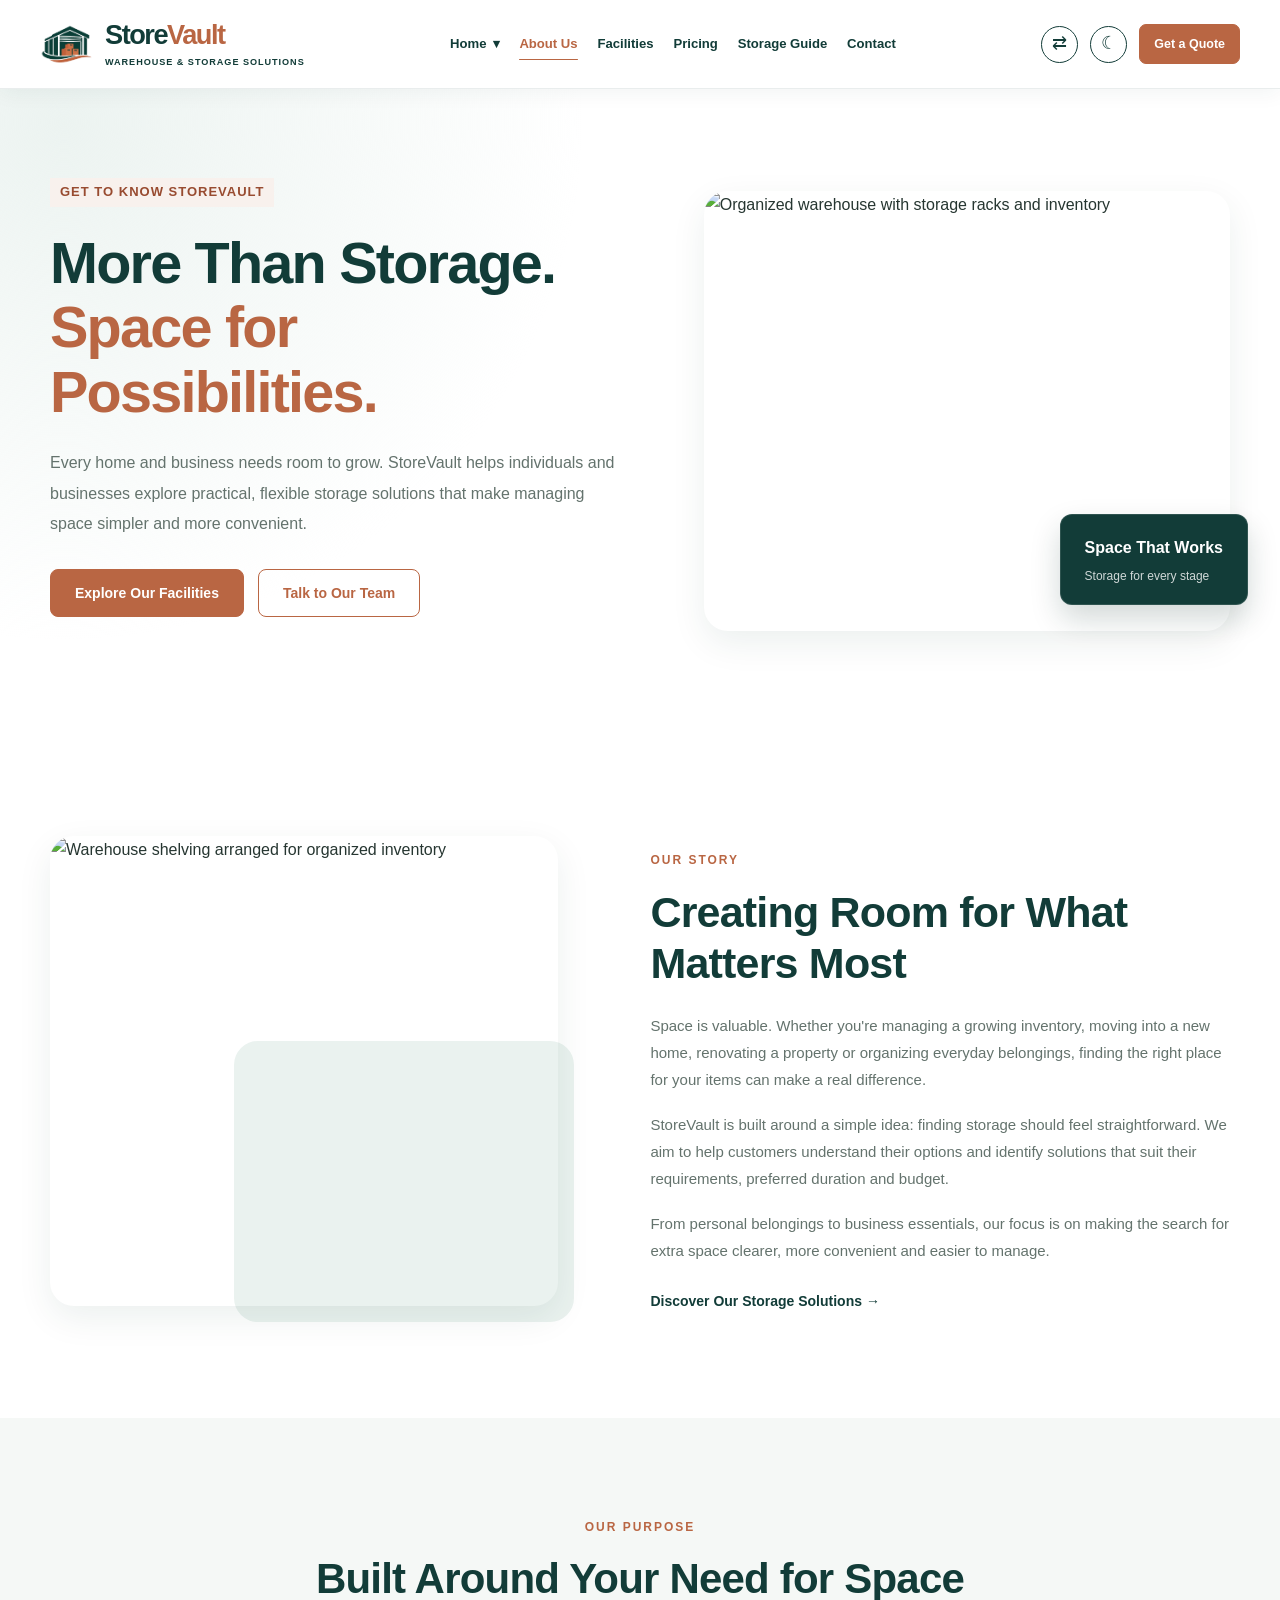
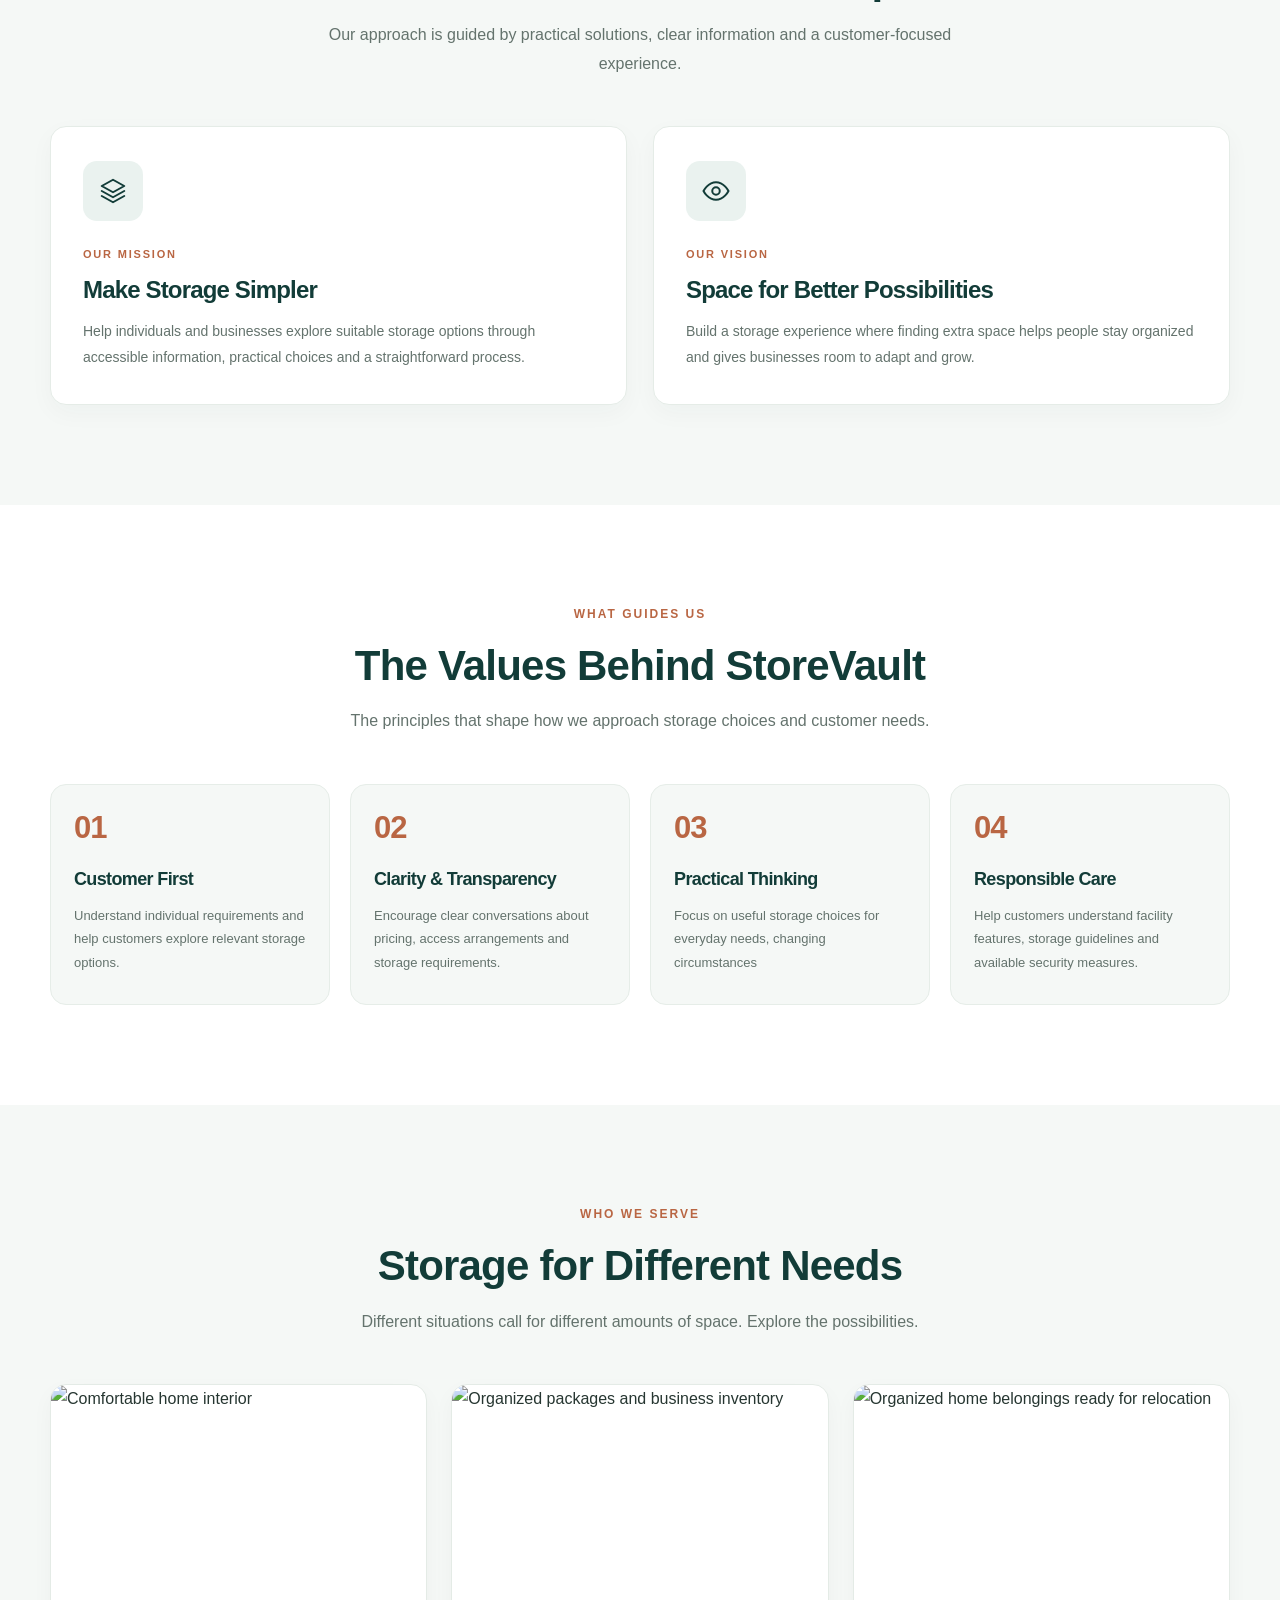
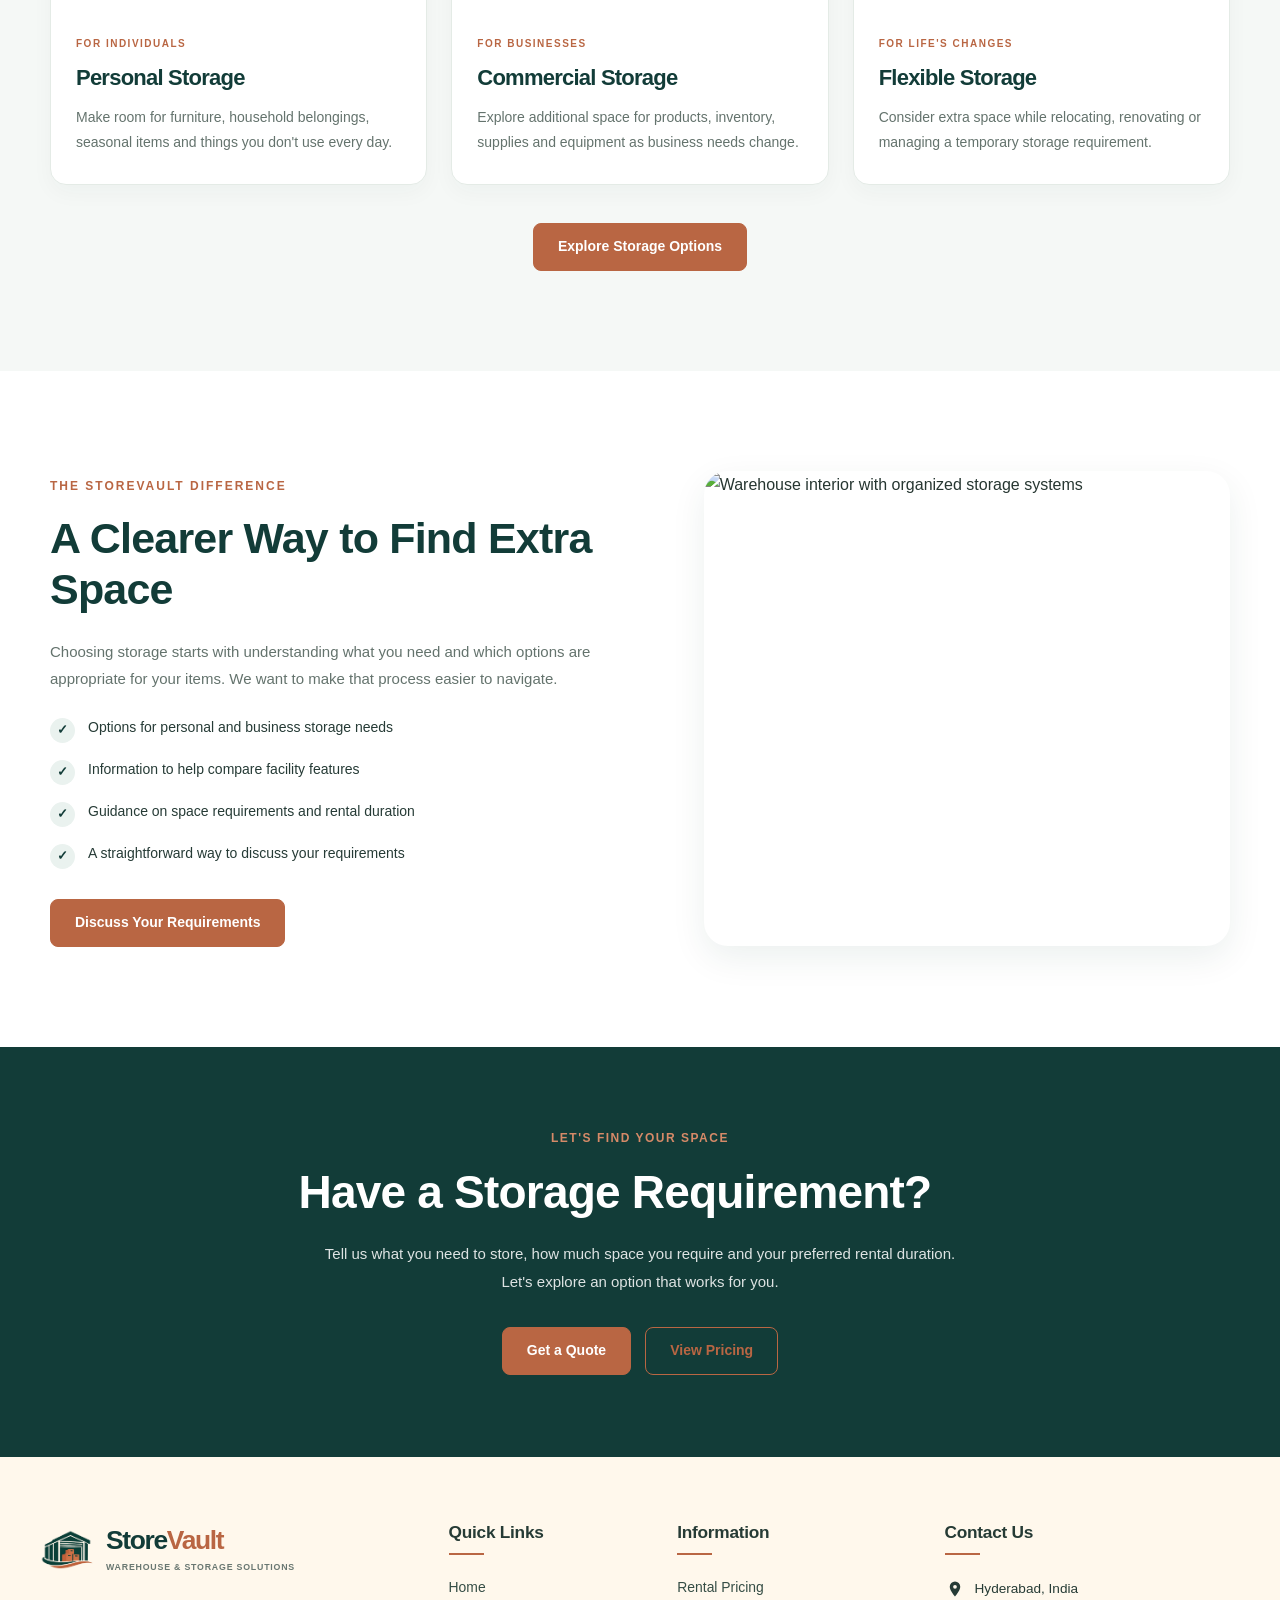
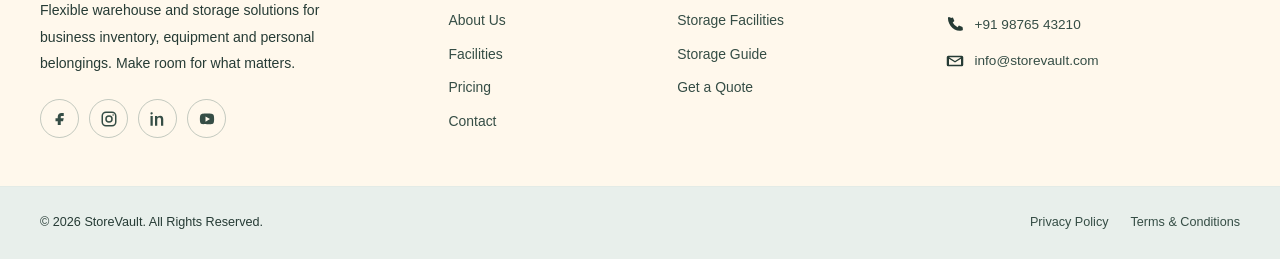
==== commit 5078c263: "Add files via upload" ====
--- a/about.html
+++ b/about.html
@@ -3,7 +3,7 @@
 <head>
     <meta charset="UTF-8">
     <meta name="viewport" content="width=device-width, initial-scale=1.0">
-    <meta name="theme-color" content="#00B8B0">
+    <meta name="theme-color" content="#123C38">
     <meta name="description" content="Discover the StoreVault story, our approach to flexible storage, and our commitment to helping businesses and individuals make room for what matters.">
     <title>About Us | StoreVault Warehouse &amp; Storage Solutions</title>
     <link rel="icon" type="image/png" href="favicon.png">
@@ -32,6 +32,8 @@
         <nav class="main-nav" id="mainNav" aria-label="Main navigation">
 <div class="home-dropdown">
     <a href="index.html"
+       class=" home-link"
+
        aria-haspopup="true"
        aria-expanded="false">
         Home <span class="dropdown-arrow">▾</span>
@@ -511,6 +513,47 @@
 </footer>
 
 <script src="script.js"></script>
-
+<script>
+document.addEventListener("DOMContentLoaded", function () {
+    const selectors = [
+        ".about-story-image",
+        ".about-story-content",
+        ".about-purpose .section-heading",
+        ".about-purpose-card",
+        ".about-values .section-heading",
+        ".about-value-card",
+        ".about-audience .section-heading",
+        ".about-audience-card",
+        ".about-difference-content",
+        ".about-difference-image",
+        ".final-cta-content"
+    ];
+
+    const elements = document.querySelectorAll(
+        selectors.map(s => "main " + s).join(", ")
+    );
+
+    if (!("IntersectionObserver" in window)) {
+        elements.forEach(el => el.classList.add("about-revealed"));
+        return;
+    }
+
+    const observer = new IntersectionObserver(function (entries) {
+        entries.forEach(function (entry) {
+            if (entry.isIntersecting) {
+                entry.target.classList.add("about-revealed");
+                observer.unobserve(entry.target);
+            }
+        });
+    }, {
+        threshold: 0.05
+    });
+
+    elements.forEach(function (el) {
+        el.classList.add("about-reveal");
+        observer.observe(el);
+    });
+});
+</script>
 </body>
-</html>+</html>
--- a/style.css
+++ b/style.css
@@ -1,2051 +1,2008 @@
-/* =========================================================
-   STO​REVAULT | SMART STORAGE SOLUTIONS
-   COMPLETE WEBSITE CSS
-   Bright Teal + Orange
-   Light Mode + Dark Mode + RTL + Responsive Design
-   Animations + Hover Effects + Image Zoom
-========================================================= */
-
-/* ==================== 1. COLOR VARIABLES ==================== */
-
+/* STOREVAULT — COMPLETE RESPONSIVE STYLESHEET */
 :root {
-    --primary: #00B8B0;
-    --primary-dark: #008F89;
-    --primary-light: #E0F8F6;
-
-    --secondary: #FF8C00;
-    --secondary-dark: #E67E00;
-    --secondary-light: #FFF0E0;
-
-    --background: #F7F9F8;
-    --surface: #FFFFFF;
-    --surface-soft: #E8F6F5;
-    --surface-alt: #F0F5F4;
-
-    --text: #202D30;
-    --muted: #657477;
-
-    --border: #DCE7E5;
-    --soft-border: #EAF0EF;
-
-    --header-bg: rgba(255, 255, 255, 0.96);
-    --footer-bg: #17383C;
-    --footer-bottom: #102B2F;
-    --footer-text: #E7F3F2;
-    --footer-muted: #B7CDCB;
-
-    --shadow-sm: 0 4px 15px rgba(22, 62, 66, 0.06);
-    --shadow-md: 0 12px 30px rgba(22, 62, 66, 0.10);
-    --shadow-lg: 0 22px 50px rgba(22, 62, 66, 0.14);
-
-    --radius-sm: 8px;
-    --radius-md: 14px;
-    --radius-lg: 22px;
-    --radius-xl: 30px;
-
-    --container: 1200px;
-    --header-height: 92px;
-
-    --transition: 0.3s ease;
-}
-
-/* ==================== 2. DARK MODE COLORS ==================== */
-
-body.dark-mode {
-    --background: #121C20;
-    --surface: #1C2B30;
-    --surface-soft: #203A3D;
-    --surface-alt: #202F34;
-
-    --text: #F0F7F6;
-    --muted: #B3C4C5;
-
-    --border: #35494D;
-    --soft-border: #2B3D41;
-
-    --header-bg: rgba(18, 28, 32, 0.97);
-    --footer-bg: #0D191D;
-    --footer-bottom: #081215;
-    --footer-text: #E7F3F2;
-    --footer-muted: #A8BFBE;
-
-    --primary: #32DED5;
-    --primary-dark: #00B8B0;
-    --primary-light: #203A3D;
-
-    --secondary: #FFAD5C;
-    --secondary-dark: #FF922E;
-    --secondary-light: #423124;
-
-    --shadow-sm: 0 4px 15px rgba(0, 0, 0, 0.15);
-    --shadow-md: 0 12px 30px rgba(0, 0, 0, 0.22);
-    --shadow-lg: 0 22px 50px rgba(0, 0, 0, 0.30);
-}
-
-/* ==================== 3. RESET & GLOBAL STYLES ==================== */
-
-* {
-    margin: 0;
-    padding: 0;
-    box-sizing: border-box;
-}
-
-html {
-    scroll-behavior: smooth;
-    scroll-padding-top: 100px;
-}
-
-body {
-    font-family: "Segoe UI", Arial, sans-serif;
-    background: var(--background);
-    color: var(--text);
-    line-height: 1.7;
-    font-size: 15px;
-    overflow-x: hidden;
-    transition: background-color 0.35s ease, color 0.35s ease;
-}
-
-body,
-button,
-a,
-input,
-textarea,
-select {
-    -webkit-tap-highlight-color: transparent;
-}
-
-img {
-    display: block;
+  --primary:#123C38; --primary-dark:#0B2C29; --primary-light:#EAF2EF;
+  --accent:#B96643; --accent-dark:#984B30; --accent-light:#F8EEE8;
+  --text:#263631; --muted:#697771; --surface:#FFFFFF; --surface-alt:#F6F8F6;
+  --border:#E0E7E2; --footer-text:#D1DED8;
+  --shadow-sm:0 5px 18px rgba(18,60,56,.07); --shadow-md:0 14px 38px rgba(18,60,56,.12);
+  --radius-sm:8px; --radius-md:16px; --radius-lg:24px; --container:1200px;
+  --transition:.25s ease;
+}
+*,*::before,*::after{box-sizing:border-box}
+html{scroll-behavior:smooth;scroll-padding-top:100px}
+body{margin:0;font-family:Inter,"Segoe UI",Roboto,Arial,sans-serif;color:var(--text);background:var(--surface);font-size:16px;line-height:1.7;-webkit-font-smoothing:antialiased}
+img{display:block;max-width:100%} a{color:inherit;text-decoration:none}
+button,input,textarea,select{font:inherit} button,a{-webkit-tap-highlight-color:transparent}
+button{cursor:pointer} svg{display:block}
+h1,h2,h3,h4,p{margin-top:0} h1,h2,h3{color:var(--primary);line-height:1.2;letter-spacing:-.035em}
+h1{font-size:clamp(2.5rem,5vw,4.5rem);margin-bottom:22px}
+h2{font-size:clamp(2rem,3.5vw,3rem);margin-bottom:18px} h3{font-size:1.25rem;margin-bottom:12px}
+p{color:var(--muted);margin-bottom:18px}
+.site-container{width:min(var(--container),calc(100% - 48px));margin-inline:auto}
+section{position:relative}:focus-visible{outline:3px solid rgba(185,102,67,.65);outline-offset:3px}
+
+/* Buttons and labels */
+.cta-primary,.cta-secondary,.hero-outline-btn,.nav-quote-btn,.consultation-btn{display:inline-flex;align-items:center;justify-content:center;gap:8px;min-height:48px;padding:12px 22px;border:1px solid transparent;border-radius:7px;font-size:.91rem;font-weight:700;line-height:1.2;text-align:center;transition:background var(--transition),color var(--transition),border-color var(--transition),transform var(--transition),box-shadow var(--transition)}
+.cta-primary,.nav-quote-btn,.consultation-btn{color:#fff;background:var(--accent);border-color:var(--accent)}
+.cta-primary:hover,.nav-quote-btn:hover,.consultation-btn:hover{color:#fff;background:var(--accent-dark);border-color:var(--accent-dark);transform:translateY(-2px);box-shadow:0 8px 20px rgba(185,102,67,.2)}
+.cta-secondary{color:var(--primary);background:#fff;border-color:rgba(255,255,255,.65)}
+.cta-secondary:hover{color:#fff;background:var(--primary);border-color:var(--primary)}
+.hero-outline-btn{color:var(--primary);background:transparent;border-color:#C9D5CE}
+.hero-outline-btn:hover{color:#fff;background:var(--primary);border-color:var(--primary)}
+.section-label,.hero-label,.cta-label{display:inline-block;margin-bottom:14px;color:var(--accent);font-size:.76rem;font-weight:800;letter-spacing:.13em;line-height:1.5;text-transform:uppercase}
+.section-heading{max-width:760px;margin:0 auto 48px;text-align:center}
+.section-heading h2{margin-bottom:15px}.section-heading p{max-width:640px;margin:0 auto;font-size:1rem}
+.text-link{display:inline-flex;align-items:center;gap:7px;color:var(--accent-dark);font-weight:750;transition:gap var(--transition),color var(--transition)}
+.text-link:hover{gap:12px;color:var(--primary)}
+
+/* Header */
+.site-header{position:sticky;top:0;z-index:1000;background:rgba(255,255,255,.97);border-bottom:1px solid rgba(18,60,56,.09);box-shadow:0 4px 20px rgba(18,60,56,.055);backdrop-filter:blur(14px)}
+.header-container{min-height:88px;display:flex;align-items:center;justify-content:space-between;gap:22px}
+.brand,.footer-logo{display:inline-flex;align-items:center;gap:11px;flex-shrink:0}
+.brand>img{width:54px;height:54px;object-fit:contain}
+.brand-text,.footer-logo-text{display:flex;flex-direction:column}
+.brand-name{font-size:1.7rem;line-height:1.1;font-weight:850;letter-spacing:-.055em}
+.store{color:var(--primary)}.vault{color:var(--accent)}
+.brand-tagline,.footer-tagline{margin-top:6px;color:var(--muted);font-size:.57rem;font-weight:750;letter-spacing:.105em;line-height:1.4;white-space:nowrap}
+.main-nav{display:flex;align-items:center;justify-content:center;gap:clamp(12px,1.55vw,22px)}
+.main-nav>a:not(.nav-quote-btn),.home-link{color:var(--primary);font-size:.82rem;font-weight:650;white-space:nowrap;transition:color var(--transition)}
+.main-nav>a:not(.nav-quote-btn):hover,.home-link:hover,.main-nav>a.active{color:var(--accent)}
+.home-dropdown{position:relative}.home-link{display:inline-flex;align-items:center;gap:6px;padding:12px 0}
+.dropdown-arrow{font-size:.8rem;transition:transform var(--transition)}
+.home-dropdown:hover .dropdown-arrow,.home-dropdown:focus-within .dropdown-arrow{transform:rotate(180deg)}
+.home-dropdown-menu{position:absolute;top:calc(100% + 8px);left:0;z-index:1002;min-width:165px;padding:8px;background:#fff;border:1px solid var(--border);border-radius:10px;box-shadow:var(--shadow-md);opacity:0;visibility:hidden;transform:translateY(8px);transition:opacity var(--transition),transform var(--transition),visibility var(--transition)}
+.home-dropdown:hover .home-dropdown-menu,.home-dropdown:focus-within .home-dropdown-menu{opacity:1;visibility:visible;transform:translateY(0)}
+.home-dropdown-menu a{display:block;padding:9px 12px;border-radius:6px;color:var(--primary);font-size:.84rem;transition:background var(--transition),color var(--transition)}
+.home-dropdown-menu a:hover{color:var(--accent-dark);background:var(--accent-light)}
+.nav-quote-btn{min-height:40px;padding:10px 14px;font-size:.78rem;white-space:nowrap}
+.header-actions{display:flex;align-items:center;gap:8px;flex-shrink:0}
+.rtl-btn,.icon-btn{display:inline-flex;align-items:center;justify-content:center;width:37px;height:37px;padding:0;color:var(--primary);background:#fff;border:1px solid var(--border);border-radius:50%;font-size:1.1rem;transition:background var(--transition),color var(--transition),border-color var(--transition)}
+.rtl-btn:hover,.icon-btn:hover{color:#fff;background:var(--primary);border-color:var(--primary)}
+.consultation-btn{min-height:40px;padding:10px 14px;font-size:.78rem;white-space:nowrap}
+.mobile-menu-btn{display:none;align-items:center;justify-content:center;width:42px;height:42px;padding:0;color:var(--primary);background:#fff;border:1px solid var(--border);border-radius:8px;font-size:1.45rem}
+
+/* Hero */
+.hero{overflow:hidden;padding:84px 0 92px;background:radial-gradient(circle at 88% 12%,rgba(185,102,67,.09),transparent 28%),linear-gradient(135deg,#F7F9F6 0%,#EDF4F0 100%)}
+.hero-container{display:grid;grid-template-columns:1.03fr .97fr;align-items:center;gap:clamp(36px,6vw,82px)}
+.hero-content{max-width:610px}.hero-label{padding:8px 13px;background:var(--accent-light);border-radius:4px}
+.hero h1{color:var(--primary);max-width:650px}.hero h1 span{color:var(--accent)}
+.hero-content>p{max-width:570px;margin-bottom:28px;font-size:1.05rem;line-height:1.85}
+.hero-buttons{display:flex;flex-wrap:wrap;gap:13px;margin-bottom:27px}
+.hero-highlights{display:flex;flex-wrap:wrap;gap:9px 18px}
+.hero-highlights span{color:var(--primary);font-size:.79rem;font-weight:650}
+.hero-image{position:relative;min-width:0;min-height:390px}
+.hero-image::before{content:"";position:absolute;top:-18px;right:-18px;width:46%;height:46%;border-top:5px solid var(--accent);border-right:5px solid var(--accent);border-radius:0 22px 0 0;pointer-events:none}
+.hero-image>img{position:relative;z-index:1;width:100%;height:440px;object-fit:cover;border-radius:var(--radius-lg);box-shadow:var(--shadow-md)}
+.hero-image-badge{position:absolute;z-index:2;left:-25px;bottom:28px;display:flex;flex-direction:column;padding:17px 23px;background:#fff;border-left:4px solid var(--accent);border-radius:9px;box-shadow:var(--shadow-md)}
+.hero-image-badge strong{color:var(--primary);font-size:1.05rem}.hero-image-badge span{color:var(--muted);font-size:.86rem}
+
+/* Intro */
+.intro-section{padding:100px 0;background:var(--surface)}
+.intro-container{display:grid;grid-template-columns:.95fr 1.05fr;align-items:center;gap:clamp(36px,6vw,85px)}
+.intro-image{position:relative}.intro-image::after{content:"";position:absolute;z-index:0;left:-14px;bottom:-14px;width:45%;height:45%;background:var(--primary-light);border-radius:0 0 0 20px}
+.intro-image img{position:relative;z-index:1;width:100%;height:430px;object-fit:cover;border-radius:var(--radius-md);box-shadow:var(--shadow-sm)}
+.intro-content{max-width:600px}.intro-content h2{max-width:590px}.intro-content p{line-height:1.9}.intro-content .text-link{margin-top:7px}
+
+/* Services */
+.services-section{padding:100px 0;background:var(--surface-alt)}
+.services-grid{display:grid;grid-template-columns:repeat(3,minmax(0,1fr));gap:25px}
+.service-card{overflow:hidden;background:#fff;border:1px solid var(--border);border-radius:var(--radius-md);box-shadow:var(--shadow-sm);transition:transform var(--transition),box-shadow var(--transition)}
+.service-card:hover{transform:translateY(-7px);box-shadow:var(--shadow-md)}
+.service-card>img{width:100%;height:235px;object-fit:cover;transition:transform .45s ease}.service-card:hover>img{transform:scale(1.035)}
+.service-card-content{position:relative;padding:27px 25px 30px;background:#fff}
+.service-number{display:inline-flex;align-items:center;justify-content:center;width:43px;height:43px;margin-top:-49px;margin-bottom:18px;position:relative;background:var(--accent);border:4px solid #fff;border-radius:50%;color:#fff;font-size:.78rem;font-weight:800}
+.service-card h3{margin-bottom:12px}.service-card p{font-size:.92rem;line-height:1.8}.service-card .text-link{margin-top:3px}
+
+/* Why choose us */
+.why-section{padding:100px 0;background:#fff}
+.why-grid{display:grid;grid-template-columns:repeat(4,minmax(0,1fr));gap:20px}
+.why-card{padding:29px 23px;background:var(--surface-alt);border:1px solid var(--border);border-radius:var(--radius-md);transition:transform var(--transition),border-color var(--transition),box-shadow var(--transition)}
+.why-card:hover{transform:translateY(-5px);border-color:rgba(185,102,67,.45);box-shadow:var(--shadow-sm)}
+.why-icon{display:flex;align-items:center;justify-content:center;width:56px;height:56px;margin-bottom:23px;color:var(--accent-dark);background:var(--accent-light);border-radius:13px}
+.why-icon svg{width:27px;height:27px;fill:currentColor}.why-card h3{font-size:1.08rem}
+.why-card p{margin-bottom:0;font-size:.89rem;line-height:1.8}
+
+/* Facility cards */
+.projects-section{padding:100px 0;background:var(--surface-alt)}
+.projects-grid{display:grid;grid-template-columns:repeat(3,minmax(0,1fr));gap:24px}
+.project-card{position:relative;min-height:340px;overflow:hidden;isolation:isolate;border-radius:var(--radius-md);background:var(--primary);box-shadow:var(--shadow-sm)}
+.project-card::after{content:"";position:absolute;inset:0;z-index:1;background:linear-gradient(180deg,transparent 28%,rgba(6,27,24,.86) 100%)}
+.project-card>img{position:absolute;inset:0;width:100%;height:100%;object-fit:cover;transition:transform .5s ease}
+.project-card:hover>img{transform:scale(1.07)}
+.project-overlay{position:absolute;z-index:2;right:25px;bottom:25px;left:25px}
+.project-overlay h3{margin-bottom:7px;color:#fff;font-size:1.35rem}.project-overlay p{margin-bottom:0;color:rgba(255,255,255,.83);font-size:.9rem}
+.center-button{display:flex;justify-content:center;margin-top:38px}
+
+/* Process */
+.process-section{padding:100px 0;background:#fff}
+.process-grid{display:grid;grid-template-columns:repeat(4,minmax(0,1fr));gap:22px}
+.process-card{padding:27px 22px 25px;border-top:3px solid var(--accent);background:var(--surface-alt);border-radius:0 0 var(--radius-md) var(--radius-md)}
+.process-number{margin-bottom:23px;color:var(--accent);font-size:2.35rem;font-weight:850;line-height:1;letter-spacing:-.06em}
+.process-card h3{font-size:1.08rem}.process-card p{margin-bottom:0;font-size:.9rem;line-height:1.8}
+
+/* Solutions */
+.solutions-section{padding:100px 0;background:var(--surface-alt)}
+.solutions-grid{display:grid;grid-template-columns:repeat(3,minmax(0,1fr));gap:25px}
+.solution-card{overflow:hidden;background:#fff;border:1px solid var(--border);border-radius:var(--radius-md);box-shadow:var(--shadow-sm);transition:transform var(--transition),box-shadow var(--transition)}
+.solution-card:hover{transform:translateY(-5px);box-shadow:var(--shadow-md)}
+.solution-card>img{width:100%;height:230px;object-fit:cover}
+.solution-content{padding:25px}.solution-content h3{font-size:1.15rem}.solution-content p{margin-bottom:0;font-size:.92rem;line-height:1.8}
+
+/* Experience */
+.experience-section{padding:100px 0;background:#fff}
+.experience-grid{display:grid;grid-template-columns:repeat(3,minmax(0,1fr));gap:24px}
+.experience-card{padding:30px;background:#fff;border:1px solid var(--border);border-radius:var(--radius-md);box-shadow:var(--shadow-sm);border-bottom:4px solid var(--accent);transition:transform var(--transition),box-shadow var(--transition)}
+.experience-card:hover{transform:translateY(-5px);box-shadow:var(--shadow-md)}
+.experience-card h3{margin-bottom:12px}.experience-card p{margin-bottom:0;font-size:.93rem;line-height:1.8}
+
+/* Final call to action */
+.final-cta{overflow:hidden;padding:85px 24px;background:radial-gradient(circle at 85% 15%,rgba(255,255,255,.09),transparent 27%),linear-gradient(120deg,var(--primary-dark),var(--primary))}
+.final-cta-container{width:min(900px,100%);margin-inline:auto;text-align:center}
+.final-cta-content .cta-label{color:#F0B79B}
+.final-cta-content h2{color:#fff;max-width:750px;margin:0 auto 20px}
+.final-cta-content>p{max-width:720px;margin:0 auto 30px;color:rgba(255,255,255,.82);line-height:1.9}
+.cta-buttons{display:flex;justify-content:center;flex-wrap:wrap;gap:13px}
+
+/* Footer */
+.site-footer{padding-top:65px;color:#fff;background:#0B2C29}
+.footer-container{display:grid;grid-template-columns:1.45fr .75fr .9fr 1.15fr;align-items:start;gap:36px;padding-bottom:48px}
+.footer-brand,.footer-column,.footer-contact{min-width:0}
+.footer-logo{margin-bottom:20px}.footer-logo>img{width:55px;height:55px;object-fit:contain}
+.footer-brand-name{color:#fff;font-size:1.65rem;line-height:1.1;font-weight:850;letter-spacing:-.05em}
+.footer-brand-name .store{color:#fff}.footer-brand-name .vault{color:#E4A080}
+.footer-tagline{color:#C7D7D0;font-size:.55rem;letter-spacing:.09em}
+.footer-description{max-width:330px;margin-bottom:22px;color:var(--footer-text);font-size:.88rem;line-height:1.9}
+.social-links{display:flex;flex-wrap:wrap;align-items:center;gap:10px}
+.social-icon{display:inline-flex;align-items:center;justify-content:center;width:39px;height:39px;color:#fff;border:1px solid rgba(255,255,255,.27);border-radius:50%;transition:background var(--transition),border-color var(--transition),color var(--transition),transform var(--transition)}
+.social-icon svg{width:18px;height:18px}.social-icon svg path{fill:currentColor}
+.social-icon:hover{color:#fff;background:var(--accent);border-color:var(--accent);transform:translateY(-3px)}
+.footer-column,.footer-contact{display:flex;flex-direction:column;align-items:flex-start;gap:12px}
+.footer-column h3,.footer-contact h3{position:relative;margin:0 0 10px;padding-bottom:12px;color:#fff;font-size:1.08rem;letter-spacing:-.015em}
+.footer-column h3::after,.footer-contact h3::after{content:"";position:absolute;bottom:0;left:0;width:35px;height:2px;background:var(--accent)}
+.footer-column>a{color:var(--footer-text);font-size:.87rem;line-height:1.55;transition:color var(--transition),transform var(--transition)}
+.footer-column>a:hover{color:#F0B79B;transform:translateX(4px)}
+.contact-item{display:flex;align-items:flex-start;gap:10px;width:100%;color:var(--footer-text);font-size:.85rem;line-height:1.7;overflow-wrap:anywhere}
+.contact-icon{display:inline-flex;align-items:center;justify-content:center;flex:0 0 20px;width:20px;min-height:24px;color:#E4A080}
+.contact-icon svg{width:18px;height:18px;fill:currentColor}
+.contact-item a{min-width:0;color:var(--footer-text);overflow-wrap:anywhere;transition:color var(--transition)}
+.contact-item a:hover{color:#F0B79B}
+.footer-bottom{border-top:1px solid rgba(255,255,255,.14);background:rgba(0,0,0,.12)}
+.footer-bottom-container{display:flex;align-items:center;justify-content:space-between;flex-wrap:wrap;gap:15px 25px;min-height:72px;padding-block:16px}
+.footer-bottom p{margin:0;color:#BFD0C8;font-size:.79rem}
+.footer-bottom-links{display:flex;align-items:center;flex-wrap:wrap;gap:22px}
+.footer-bottom-links a{color:#BFD0C8;font-size:.79rem;transition:color var(--transition)}
+.footer-bottom-links a:hover{color:#F0B79B}
+
+/* Tablet */
+@media(max-width:1100px){
+  .header-container{gap:12px}.brand{gap:8px}.brand>img{width:45px;height:45px}
+  .brand-name{font-size:1.42rem}.brand-tagline{font-size:.48rem;letter-spacing:.06em}
+  .main-nav{gap:11px}.main-nav>a:not(.nav-quote-btn),.home-link{font-size:.74rem}
+  .header-actions{gap:5px}.rtl-btn,.icon-btn{width:33px;height:33px}
+  .consultation-btn,.nav-quote-btn{padding-inline:10px;font-size:.7rem}
+  .why-grid{grid-template-columns:repeat(2,minmax(0,1fr))}
+  .footer-container{grid-template-columns:1.3fr 1fr 1fr;gap:32px}
+  .footer-contact{grid-column:1/-1}
+}
+
+/* Mobile navigation and layout */
+@media(max-width:820px){
+  .site-container{width:min(calc(100% - 36px),var(--container))}
+  .header-container{position:relative;min-height:76px;gap:10px}
+  .brand>img{width:43px;height:43px}.brand-name{font-size:1.4rem}.brand-tagline{font-size:.46rem}
+  .header-actions{margin-left:auto}.header-actions .consultation-btn{display:none}
+  .mobile-menu-btn{display:inline-flex}
+  .main-nav{position:absolute;top:calc(100% + 1px);right:0;left:0;display:none;flex-direction:column;align-items:stretch;justify-content:flex-start;gap:0;max-height:calc(100vh - 85px);overflow-y:auto;padding:12px;background:#fff;border:1px solid var(--border);border-radius:0 0 12px 12px;box-shadow:var(--shadow-md)}
+  .main-nav.active,.main-nav.open{display:flex}
+  .main-nav>a:not(.nav-quote-btn),.main-nav .home-link{display:flex;align-items:center;width:100%;min-height:44px;padding:11px 12px;font-size:.9rem;white-space:normal;border-radius:6px}
+  .main-nav>a:not(.nav-quote-btn):hover,.main-nav .home-link:hover{background:var(--surface-alt)}
+  .home-dropdown{width:100%}.home-link{justify-content:space-between}
+  .home-dropdown-menu{position:static;display:none;min-width:0;padding:4px 8px 8px 15px;border:0;border-radius:0;box-shadow:none;opacity:1;visibility:visible;transform:none;background:#F8FAF8}
+  .home-dropdown:hover .home-dropdown-menu,.home-dropdown:focus-within .home-dropdown-menu{display:block;transform:none}
+  .home-dropdown-menu a{padding:10px 12px}
+  .main-nav .nav-quote-btn{display:flex;width:100%;margin-top:7px;min-height:44px;font-size:.88rem}
+  .hero{padding:65px 0 72px}.hero-container,.intro-container{grid-template-columns:1fr;gap:42px}
+  .hero-content{max-width:720px}.hero-image{min-height:0;margin-inline:12px}
+  .hero-image>img{height:clamp(280px,58vw,430px)}.hero-image-badge{left:-12px;bottom:18px}
+  .intro-section,.services-section,.why-section,.projects-section,.process-section,.solutions-section,.experience-section{padding:75px 0}
+  .intro-image img{height:clamp(280px,58vw,420px)}.section-heading{margin-bottom:35px}
+  .services-grid,.projects-grid,.solutions-grid{grid-template-columns:repeat(2,minmax(0,1fr));gap:18px}
+  .service-card>img,.solution-card>img{height:205px}
+  .process-grid{grid-template-columns:repeat(2,minmax(0,1fr))}
+  .experience-grid{grid-template-columns:1fr;gap:17px}.experience-card{padding:25px}
+  .footer-container{grid-template-columns:repeat(2,minmax(0,1fr));gap:35px 25px}
+  .footer-brand{grid-column:1/-1}.footer-contact{grid-column:auto}
+}
+
+/* Small phones */
+@media(max-width:520px){
+  .site-container{width:calc(100% - 32px)}
+  h1{font-size:clamp(2.2rem,10vw,3.2rem)}h2{font-size:clamp(1.8rem,8vw,2.4rem)}
+  .header-container{min-height:70px}.brand{gap:7px}.brand>img{width:38px;height:38px}
+  .brand-name{font-size:1.25rem}.brand-tagline{font-size:.4rem;letter-spacing:.04em}
+  .header-actions{gap:5px}.rtl-btn,.icon-btn{width:31px;height:31px;font-size:.95rem}
+  .mobile-menu-btn{width:36px;height:36px;font-size:1.25rem}
+  .hero{padding:53px 0 60px}.hero-content>p{font-size:.96rem}
+  .hero-buttons{align-items:stretch;flex-direction:column}.hero-buttons>a{width:100%}
+  .hero-highlights{flex-direction:column;gap:7px}.hero-image{margin-inline:5px}
+  .hero-image>img{height:275px;border-radius:15px}
+  .hero-image::before{top:-9px;right:-9px;border-width:3px}
+  .hero-image-badge{left:-5px;bottom:13px;padding:12px 16px}
+  .intro-section,.services-section,.why-section,.projects-section,.process-section,.solutions-section,.experience-section{padding:60px 0}
+  .intro-image img{height:270px}
+  .services-grid,.projects-grid,.solutions-grid,.why-grid,.process-grid{grid-template-columns:1fr}
+  .service-card>img,.solution-card>img{height:225px}.project-card{min-height:300px}
+  .why-card,.process-card,.service-card-content,.solution-content{padding-inline:22px}
+  .section-heading{margin-bottom:30px}.section-heading p{font-size:.94rem}
+  .final-cta{padding:65px 20px}.cta-buttons{flex-direction:column;align-items:stretch}.cta-buttons a{width:100%}
+  .site-footer{padding-top:48px}.footer-container{grid-template-columns:1fr;gap:32px;padding-bottom:35px}
+  .footer-brand,.footer-contact{grid-column:auto}
+  .footer-description{max-width:100%}
+  .footer-bottom-container{align-items:flex-start;flex-direction:column;gap:12px;padding-block:20px}
+  .footer-bottom-links{gap:15px}
+}
+
+/* Dark mode: script can add .dark-mode to body or html */
+body.dark-mode,html.dark-mode{
+  --text:#E5ECE8;--muted:#B6C5BE;--surface:#14221F;--surface-alt:#1A2D29;
+  --border:#30443D;--primary-light:#203A33;background:var(--surface);color:var(--text)
+}
+body.dark-mode h1,body.dark-mode h2,body.dark-mode h3,html.dark-mode h1,html.dark-mode h2,html.dark-mode h3{color:#E7F0EB}
+body.dark-mode .site-header,html.dark-mode .site-header,body.dark-mode .main-nav,html.dark-mode .main-nav,body.dark-mode .home-dropdown-menu,html.dark-mode .home-dropdown-menu{background:#14221F;border-color:#30443D}
+body.dark-mode .brand .store,html.dark-mode .brand .store,body.dark-mode .main-nav>a:not(.nav-quote-btn),html.dark-mode .main-nav>a:not(.nav-quote-btn),body.dark-mode .home-link,html.dark-mode .home-link{color:#E5ECE8}
+body.dark-mode .brand-tagline,html.dark-mode .brand-tagline{color:#B6C5BE}
+body.dark-mode .hero,html.dark-mode .hero{background:linear-gradient(135deg,#182C27,#203A33)}
+body.dark-mode .hero h1,html.dark-mode .hero h1{color:#F0F5F1}
+body.dark-mode .hero-outline-btn,html.dark-mode .hero-outline-btn,body.dark-mode .rtl-btn,html.dark-mode .rtl-btn,body.dark-mode .icon-btn,html.dark-mode .icon-btn,body.dark-mode .mobile-menu-btn,html.dark-mode .mobile-menu-btn{color:#E5ECE8;background:#1A2D29;border-color:#40574E}
+body.dark-mode .intro-section,html.dark-mode .intro-section,body.dark-mode .why-section,html.dark-mode .why-section,body.dark-mode .process-section,html.dark-mode .process-section,body.dark-mode .experience-section,html.dark-mode .experience-section{background:var(--surface)}
+body.dark-mode .services-section,html.dark-mode .services-section,body.dark-mode .projects-section,html.dark-mode .projects-section,body.dark-mode .solutions-section,html.dark-mode .solutions-section{background:var(--surface-alt)}
+body.dark-mode .service-card,html.dark-mode .service-card,body.dark-mode .service-card-content,html.dark-mode .service-card-content,body.dark-mode .solution-card,html.dark-mode .solution-card,body.dark-mode .experience-card,html.dark-mode .experience-card,body.dark-mode .why-card,html.dark-mode .why-card,body.dark-mode .process-card,html.dark-mode .process-card{color:var(--text);background:#1A2D29;border-color:var(--border)}
+body.dark-mode .home-dropdown-menu a,html.dark-mode .home-dropdown-menu a{color:#E5ECE8}
+body.dark-mode .home-dropdown-menu a:hover,html.dark-mode .home-dropdown-menu a:hover{background:#263C35}
+body.dark-mode .hero-image-badge,html.dark-mode .hero-image-badge{background:#1A2D29}
+body.dark-mode .hero-image-badge strong,html.dark-mode .hero-image-badge strong{color:#E5ECE8}
+body.dark-mode .hero-image-badge span,html.dark-mode .hero-image-badge span{color:#B6C5BE}
+
+/* RTL: script should set dir="rtl" on html */
+html[dir="rtl"] body{text-align:right}
+html[dir="rtl"] .home-dropdown-menu{right:0;left:auto}
+html[dir="rtl"] .hero-image-badge{right:-25px;left:auto;border-left:0;border-right:4px solid var(--accent)}
+html[dir="rtl"] .intro-image::after{right:-14px;left:auto;border-radius:0 0 20px 0}
+html[dir="rtl"] .footer-column h3::after,html[dir="rtl"] .footer-contact h3::after{right:0;left:auto}
+html[dir="rtl"] .footer-column>a:hover{transform:translateX(-4px)}
+html[dir="rtl"] .hero-image::before{right:auto;left:-18px;border-right:0;border-left:5px solid var(--accent);border-radius:22px 0 0 0}
+html[dir="rtl"] .text-link{flex-direction:row-reverse}
+@media(max-width:820px){html[dir="rtl"] .hero-image-badge{right:-12px}html[dir="rtl"] .main-nav{text-align:right}}
+@media(max-width:520px){html[dir="rtl"] .hero-image-badge{right:-5px}html[dir="rtl"] .hero-image::before{left:-9px}}
+
+/* Accessibility */
+@media(prefers-reduced-motion:reduce){
+  *,*::before,*::after{scroll-behavior:auto!important;animation-duration:.01ms!important;animation-iteration-count:1!important;transition-duration:.01ms!important}
+}
+
+/* Same logo text color in header and footer */
+.site-header .brand,
+.site-header .brand *,
+.site-footer .brand,
+.site-footer .brand *,
+.site-header .brand-text,
+.site-footer .brand-text {
+    color: #123C38 !important;
+}
+
+/* Keep logo text color consistent in dark mode */
+body.dark-mode .site-header .brand,
+body.dark-mode .site-header .brand *,
+body.dark-mode .site-footer .brand,
+body.dark-mode .site-footer .brand *,
+body.dark-mode .site-header .brand-text,
+body.dark-mode .site-footer .brand-text,
+html.dark-mode .site-header .brand,
+html.dark-mode .site-header .brand *,
+html.dark-mode .site-footer .brand,
+html.dark-mode .site-footer .brand *,
+html.dark-mode .site-header .brand-text,
+html.dark-mode .site-footer .brand-text {
+    color: #123C38 !important;
+}
+
+
+
+/* StoreVault logo colors — consistent everywhere */
+.site-header .brand .store,
+.site-footer .brand .store,
+.site-header .brand .brand-store,
+.site-footer .brand .brand-store {
+    color: #123C38 !important;
+}
+
+.site-header .brand .vault,
+.site-footer .brand .vault,
+.site-header .brand .brand-vault,
+.site-footer .brand .brand-vault {
+    color: #B96643 !important;
+}
+
+/* Preserve logo colors in dark mode */
+body.dark-mode .site-header .brand .store,
+body.dark-mode .site-footer .brand .store,
+html.dark-mode .site-header .brand .store,
+html.dark-mode .site-footer .brand .store,
+body.dark-mode .site-header .brand .brand-store,
+body.dark-mode .site-footer .brand .brand-store,
+html.dark-mode .site-header .brand .brand-store,
+html.dark-mode .site-footer .brand .brand-store {
+    color: #123C38 !important;
+}
+
+body.dark-mode .site-header .brand .vault,
+body.dark-mode .site-footer .brand .vault,
+html.dark-mode .site-header .brand .vault,
+html.dark-mode .site-footer .brand .vault,
+body.dark-mode .site-header .brand .brand-vault,
+body.dark-mode .site-footer .brand .brand-vault,
+html.dark-mode .site-header .brand .brand-vault,
+html.dark-mode .site-footer .brand .brand-vault {
+    color: #B96643 !important;
+}
+
+
+/* StoreVault logo colors — header and footer */
+.site-header .brand,
+.site-footer .brand {
+    color: #123C38 !important;
+}
+
+.site-header .brand span:first-of-type,
+.site-footer .brand span:first-of-type {
+    color: #123C38 !important;
+}
+
+.site-header .brand span:last-of-type,
+.site-footer .brand span:last-of-type {
+    color: #B96643 !important;
+}
+
+/* Keep logo colors unchanged in dark mode */
+body.dark-mode .site-header .brand,
+body.dark-mode .site-footer .brand,
+html.dark-mode .site-header .brand,
+html.dark-mode .site-footer .brand {
+    color: #123C38 !important;
+}
+
+body.dark-mode .site-header .brand span:first-of-type,
+body.dark-mode .site-footer .brand span:first-of-type,
+html.dark-mode .site-header .brand span:first-of-type,
+html.dark-mode .site-footer .brand span:first-of-type {
+    color: #123C38 !important;
+}
+
+body.dark-mode .site-header .brand span:last-of-type,
+body.dark-mode .site-footer .brand span:last-of-type,
+html.dark-mode .site-header .brand span:last-of-type,
+html.dark-mode .site-footer .brand span:last-of-type {
+    color: #B96643 !important;
+}
+
+
+/* =================================
+   STOREVAULT FOOTER COLOR FIX
+================================= */
+
+/* LIGHT MODE FOOTER */
+body:not(.dark-mode) .site-footer,
+html:not(.dark-mode) .site-footer {
+    background: #123C38 !important;
+    color: #D1DED8 !important;
+}
+
+/* DARK MODE FOOTER */
+body.dark-mode .site-footer,
+html.dark-mode .site-footer {
+    background: #0B211F !important;
+    color: #D1DED8 !important;
+}
+
+/* Footer headings */
+.site-footer h1,
+.site-footer h2,
+.site-footer h3,
+.site-footer h4 {
+    color: #FFFFFF !important;
+}
+
+/* Footer links */
+.site-footer a {
+    color: #D1DED8 !important;
+}
+
+.site-footer a:hover {
+    color: #B96643 !important;
+}
+
+/* Footer logo: Store */
+.site-footer .brand span:first-of-type {
+    color: #123C38 !important;
+}
+
+/* Footer logo: Vault */
+.site-footer .brand span:last-of-type {
+    color: #B96643 !important;
+}
+
+/* Preserve logo colors in dark mode */
+body.dark-mode .site-footer .brand span:first-of-type,
+html.dark-mode .site-footer .brand span:first-of-type {
+    color: #123C38 !important;
+}
+
+body.dark-mode .site-footer .brand span:last-of-type,
+html.dark-mode .site-footer .brand span:last-of-type {
+    color: #B96643 !important;
+}
+
+/* Footer bottom divider */
+.site-footer .footer-bottom {
+    border-top: 1px solid rgba(209, 222, 216, 0.25) !important;
+}
+
+
+/* ========================================
+   STOREVAULT FOOTER — LIGHT & DARK MODE
+======================================== */
+
+.site-footer {
+  padding-top: 65px;
+  color: #D1DED8;
+  background: #123C38;
+  transition: background-color 0.25s ease, color 0.25s ease;
+}
+
+.footer-container {
+  display: grid;
+  grid-template-columns: 1.45fr .75fr .9fr 1.15fr;
+  align-items: start;
+  gap: 36px;
+  padding-bottom: 48px;
+}
+
+.footer-brand,
+.footer-column,
+.footer-contact {
+  min-width: 0;
+}
+
+/* Footer logo */
+.footer-logo {
+  display: inline-flex;
+  align-items: center;
+  gap: 11px;
+  flex-shrink: 0;
+  margin-bottom: 20px;
+}
+
+.footer-logo > img {
+  width: 55px;
+  height: 55px;
+  object-fit: contain;
+}
+
+.footer-brand-name {
+  color: #FFFFFF;
+  font-size: 1.65rem;
+  line-height: 1.1;
+  font-weight: 850;
+  letter-spacing: -.05em;
+}
+
+/* Logo colors: same in both modes */
+.footer-brand-name .store {
+  color: #123C38 !important;
+}
+
+.footer-brand-name .vault {
+  color: #B96643 !important;
+}
+
+.footer-tagline {
+  margin-top: 6px;
+  color: #D1DED8;
+  font-size: .55rem;
+  letter-spacing: .09em;
+}
+
+.footer-description {
+  max-width: 330px;
+  margin-bottom: 22px;
+  color: #D1DED8;
+  font-size: .88rem;
+  line-height: 1.9;
+}
+
+/* Social links */
+.social-links {
+  display: flex;
+  flex-wrap: wrap;
+  align-items: center;
+  gap: 10px;
+}
+
+.social-icon {
+  display: inline-flex;
+  align-items: center;
+  justify-content: center;
+  width: 39px;
+  height: 39px;
+  color: #FFFFFF;
+  border: 1px solid rgba(255,255,255,.27);
+  border-radius: 50%;
+  transition: background .25s ease, border-color .25s ease,
+              color .25s ease, transform .25s ease;
+}
+
+.social-icon svg {
+  width: 18px;
+  height: 18px;
+  fill: currentColor;
+}
+
+.social-icon:hover {
+  color: #FFFFFF;
+  background: #B96643;
+  border-color: #B96643;
+  transform: translateY(-3px);
+}
+
+/* Footer columns */
+.footer-column,
+.footer-contact {
+  display: flex;
+  flex-direction: column;
+  align-items: flex-start;
+  gap: 12px;
+}
+
+.footer-column h3,
+.footer-contact h3 {
+  position: relative;
+  margin: 0 0 10px;
+  padding-bottom: 12px;
+  color: #FFFFFF;
+  font-size: 1.08rem;
+  letter-spacing: -.015em;
+}
+
+.footer-column h3::after,
+.footer-contact h3::after {
+  content: "";
+  position: absolute;
+  bottom: 0;
+  left: 0;
+  width: 35px;
+  height: 2px;
+  background: #B96643;
+}
+
+.footer-column > a {
+  color: #D1DED8;
+  font-size: .87rem;
+  line-height: 1.55;
+  transition: color .25s ease, transform .25s ease;
+}
+
+.footer-column > a:hover {
+  color: #B96643;
+  transform: translateX(4px);
+}
+
+.contact-item {
+  display: flex;
+  align-items: flex-start;
+  gap: 10px;
+  width: 100%;
+  color: #D1DED8;
+  font-size: .85rem;
+  line-height: 1.7;
+  overflow-wrap: anywhere;
+}
+
+.contact-icon {
+  display: inline-flex;
+  align-items: center;
+  justify-content: center;
+  flex: 0 0 20px;
+  width: 20px;
+  min-height: 24px;
+  color: #B96643;
+}
+
+.contact-icon svg {
+  width: 18px;
+  height: 18px;
+  fill: currentColor;
+}
+
+.contact-item a {
+  min-width: 0;
+  color: #D1DED8;
+  overflow-wrap: anywhere;
+}
+
+.contact-item a:hover {
+  color: #B96643;
+}
+
+/* Footer bottom */
+.footer-bottom {
+  border-top: 1px solid rgba(255,255,255,.18);
+  background: rgba(0,0,0,.12);
+}
+
+.footer-bottom-container {
+  display: flex;
+  align-items: center;
+  justify-content: space-between;
+  flex-wrap: wrap;
+  gap: 15px 25px;
+  min-height: 72px;
+  padding-block: 16px;
+}
+
+.footer-bottom p {
+  margin: 0;
+  color: #D1DED8;
+  font-size: .79rem;
+}
+
+.footer-bottom-links {
+  display: flex;
+  align-items: center;
+  flex-wrap: wrap;
+  gap: 22px;
+}
+
+.footer-bottom-links a {
+  color: #D1DED8;
+  font-size: .79rem;
+}
+
+.footer-bottom-links a:hover {
+  color: #B96643;
+}
+
+/* DARK MODE FOOTER */
+body.dark-mode .site-footer,
+html.dark-mode .site-footer {
+  background: #091B19 !important;
+  color: #D1DED8;
+}
+
+body.dark-mode .footer-bottom,
+html.dark-mode .footer-bottom {
+  background: #061412 !important;
+  border-top-color: #30443D;
+}
+
+/* Preserve logo colors in dark mode */
+body.dark-mode .footer-brand-name .store,
+html.dark-mode .footer-brand-name .store {
+  color: #123C38 !important;
+}
+
+body.dark-mode .footer-brand-name .vault,
+html.dark-mode .footer-brand-name .vault {
+  color: #B96643 !important;
+}
+
+/* Footer responsive layout */
+@media (max-width: 1100px) {
+  .footer-container {
+    grid-template-columns: 1.3fr 1fr 1fr;
+    gap: 32px;
+  }
+
+  .footer-contact {
+    grid-column: 1 / -1;
+  }
+}
+
+@media (max-width: 820px) {
+  .footer-container {
+    grid-template-columns: repeat(2, minmax(0, 1fr));
+    gap: 35px 25px;
+  }
+
+  .footer-brand {
+    grid-column: 1 / -1;
+  }
+
+  .footer-contact {
+    grid-column: auto;
+  }
+}
+
+@media (max-width: 520px) {
+  .site-footer {
+    padding-top: 48px;
+  }
+
+  .footer-container {
+    grid-template-columns: 1fr;
+    gap: 32px;
+    padding-bottom: 35px;
+  }
+
+  .footer-brand,
+  .footer-contact {
+    grid-column: auto;
+  }
+
+  .footer-description {
     max-width: 100%;
-}
-
-a {
-    color: inherit;
-    text-decoration: none;
-}
-
-button {
-    font: inherit;
-}
-
-button,
-a {
-    -webkit-tap-highlight-color: transparent;
-}
-
-button:focus-visible,
-a:focus-visible {
-    outline: 3px solid var(--secondary);
-    outline-offset: 4px;
-}
-
-p {
-    color: var(--muted);
-}
-
-h1,
-h2,
-h3,
-h4 {
-    color: var(--text);
-    line-height: 1.25;
-    font-weight: 750;
-}
-
-::selection {
-    background: var(--primary);
-    color: #102B2F;
-}
-
-.site-container {
-    width: min(var(--container), calc(100% - 48px));
-    margin-inline: auto;
-}
-
-section {
+  }
+
+  .footer-bottom-container {
+    align-items: flex-start;
+    flex-direction: column;
+    gap: 12px;
+    padding-block: 20px;
+  }
+
+  .footer-bottom-links {
+    gap: 15px;
+  }
+}
+
+/* Light Mode Footer */
+:root,
+[data-theme="light"] {
+    --footer-bg: #F3F6F5;
+}
+
+.site-footer {
+    background-color: var(--footer-bg);
+    color: #263936;
+}
+
+.site-footer a {
+    color: #123C38;
+}
+
+.site-footer a:hover {
+    color: #B96643;
+}
+
+
+/* Footer — Light Mode */
+.site-footer {
+  padding-top: 65px;
+  color: #263936;
+  background: #F3F6F5;
+  transition: background-color var(--transition),
+              color var(--transition);
+}
+
+.footer-brand-name {
+  color: var(--primary);
+}
+
+.footer-brand-name .store {
+  color: var(--primary);
+}
+
+.footer-brand-name .vault {
+  color: var(--accent);
+}
+
+.footer-tagline {
+  color: var(--muted);
+}
+
+.footer-description {
+  color: var(--muted);
+}
+
+.social-icon {
+  color: var(--primary);
+  border-color: rgba(18,60,56,.25);
+}
+
+.footer-column h3,
+.footer-contact h3 {
+  color: var(--primary);
+}
+
+.footer-column > a,
+.contact-item,
+.contact-item a {
+  color: #52645E;
+}
+
+.footer-column > a:hover,
+.contact-item a:hover,
+.footer-bottom-links a:hover {
+  color: var(--accent-dark);
+}
+
+.contact-icon {
+  color: var(--accent);
+}
+
+.footer-bottom {
+  background: #E8EFEB;
+  border-top: 1px solid #D6E1DA;
+}
+
+.footer-bottom p,
+.footer-bottom-links a {
+  color: #52645E;
+}
+
+.social-icon:hover {
+  color: #FFFFFF;
+  background: var(--accent);
+  border-color: var(--accent);
+}
+
+/* Light Mode Footer Background */
+body:not(.dark-mode) .site-footer,
+html:not(.dark-mode) .site-footer {
+  background: #F3F6F5;
+}
+
+/* Dark Mode Footer Background — Keep Unchanged */
+body.dark-mode .site-footer,
+html.dark-mode .site-footer {
+  background: #0B2C29;
+}
+
+
+/* STOREVAULT — FINAL FOOTER BACKGROUND FIX */
+
+/* Light Mode — Soft Cream */
+html:not(.dark-mode) body:not(.dark-mode) .site-footer {
+  background: #FFF8EC !important;
+}
+
+/* Dark Mode — Keep Existing Dark Green */
+html.dark-mode .site-footer,
+body.dark-mode .site-footer {
+  background: #0B2C29 !important;
+}
+
+
+/* STOREVAULT — Footer Text Visibility Fix */
+
+/* Light mode footer text */
+html:not(.dark-mode) body:not(.dark-mode) .site-footer {
+  color: #263B35 !important;
+}
+
+html:not(.dark-mode) body:not(.dark-mode) .site-footer h1,
+html:not(.dark-mode) body:not(.dark-mode) .site-footer h2,
+html:not(.dark-mode) body:not(.dark-mode) .site-footer h3,
+html:not(.dark-mode) body:not(.dark-mode) .site-footer h4,
+html:not(.dark-mode) body:not(.dark-mode) .site-footer p,
+html:not(.dark-mode) body:not(.dark-mode) .site-footer li,
+html:not(.dark-mode) body:not(.dark-mode) .site-footer span,
+html:not(.dark-mode) body:not(.dark-mode) .site-footer address {
+  color: #263B35 !important;
+}
+
+/* Footer links */
+html:not(.dark-mode) body:not(.dark-mode) .site-footer a {
+  color: #354D45 !important;
+  opacity: 1 !important;
+}
+
+html:not(.dark-mode) body:not(.dark-mode) .site-footer a:hover {
+  color: #B96643 !important;
+}
+
+/* Footer icons */
+html:not(.dark-mode) body:not(.dark-mode) .site-footer i,
+html:not(.dark-mode) body:not(.dark-mode) .site-footer svg {
+  opacity: 1 !important;
+}
+
+/* Dark mode remains unchanged */
+
+
+/* STOREVAULT — Dark Mode Footer Contact Visibility */
+
+html.dark-mode .site-footer,
+body.dark-mode .site-footer {
+  color: #F3F6F0 !important;
+}
+
+/* Contact details and footer links */
+html.dark-mode .site-footer p,
+body.dark-mode .site-footer p,
+html.dark-mode .site-footer address,
+body.dark-mode .site-footer address,
+html.dark-mode .site-footer li,
+body.dark-mode .site-footer li,
+html.dark-mode .site-footer a,
+body.dark-mode .site-footer a,
+html.dark-mode .site-footer span,
+body.dark-mode .site-footer span {
+  color: #F3F6F0 !important;
+  opacity: 1 !important;
+}
+
+/* Contact icons — keep terracotta brand color */
+html.dark-mode .site-footer i,
+body.dark-mode .site-footer i,
+html.dark-mode .site-footer svg,
+body.dark-mode .site-footer svg {
+  color: #B96643 !important;
+  fill: #B96643;
+  opacity: 1 !important;
+}
+
+/* Hover color */
+html.dark-mode .site-footer a:hover,
+body.dark-mode .site-footer a:hover {
+  color: #B96643 !important;
+}
+
+/* STOREVAULT — Same Header and Footer Logo Colors */
+
+/* Header logo */
+.site-header .brand .store,
+.site-header .brand-name .store {
+    color: #123C38 !important;
+}
+
+.site-header .brand .vault,
+.site-header .brand-name .vault {
+    color: #B96643 !important;
+}
+
+/* Footer logo — match header */
+.site-footer .footer-brand-name .store,
+.site-footer .footer-logo .store {
+    color: #123C38 !important;
+}
+
+.site-footer .footer-brand-name .vault,
+.site-footer .footer-logo .vault {
+    color: #B96643 !important;
+}
+
+/* Keep logo colors identical in dark mode */
+html.dark-mode .site-header .store,
+body.dark-mode .site-header .store,
+html.dark-mode .site-footer .store,
+body.dark-mode .site-footer .store {
+    color: #123C38 !important;
+}
+
+html.dark-mode .site-header .vault,
+body.dark-mode .site-header .vault,
+html.dark-mode .site-footer .vault,
+body.dark-mode .site-footer .vault {
+    color: #B96643 !important;
+}
+
+/* STOREVAULT — MATCH HEADER AND FOOTER LOGO */
+
+.site-header .brand-name .store,
+.site-footer .footer-brand-name .store {
+    color: #123C38 !important;
+}
+
+.site-header .brand-name .vault,
+.site-footer .footer-brand-name .vault {
+    color: #B96643 !important;
+}
+
+/* Keep identical in dark mode */
+html.dark-mode .site-header .brand-name .store,
+body.dark-mode .site-header .brand-name .store,
+html.dark-mode .site-footer .footer-brand-name .store,
+body.dark-mode .site-footer .footer-brand-name .store {
+    color: #123C38 !important;
+}
+
+html.dark-mode .site-header .brand-name .vault,
+body.dark-mode .site-header .brand-name .vault,
+html.dark-mode .site-footer .footer-brand-name .vault,
+body.dark-mode .site-footer .footer-brand-name .vault {
+    color: #B96643 !important;
+}
+
+/* FINAL FIX — MATCH HEADER AND FOOTER LOGO COLORS */
+
+/* STORE — dark green */
+html body .site-header .brand .store,
+html body .site-footer .footer-brand-name .store,
+html body .site-footer .footer-logo-text .store,
+html body .site-footer .store {
+    color: #123C38 !important;
+    -webkit-text-fill-color: #123C38 !important;
+}
+
+/* VAULT — terracotta */
+html body .site-header .brand .vault,
+html body .site-footer .footer-brand-name .vault,
+html body .site-footer .footer-logo-text .vault,
+html body .site-footer .vault {
+    color: #B96643 !important;
+    -webkit-text-fill-color: #B96643 !important;
+}
+
+/* Preserve both logo colors in dark mode */
+html.dark-mode body .site-footer .store,
+body.dark-mode .site-footer .store {
+    color: #123C38 !important;
+    -webkit-text-fill-color: #123C38 !important;
+}
+
+html.dark-mode body .site-footer .vault,
+body.dark-mode .site-footer .vault {
+    color: #B96643 !important;
+    -webkit-text-fill-color: #B96643 !important;
+}
+
+/* HEADER TAGLINE — WHITE IN DARK MODE */
+html.dark-mode .site-header .tagline,
+body.dark-mode .site-header .tagline,
+.dark-mode .site-header .tagline {
+  color: #FFFFFF !important;
+}
+/* HEADER TAGLINE — WHITE IN DARK MODE */
+body.dark-mode .site-header .brand-tagline,
+html.dark-mode .site-header .brand-tagline,
+.dark-mode .brand-tagline {
+    color: #FFFFFF !important;
+}
+
+
+/* DARK MODE — KEEP ORIGINAL STOREVAULT BRAND COLORS */
+body.dark-mode .brand-name .store,
+html.dark-mode .brand-name .store,
+body.dark-mode .footer-brand-name .store,
+html.dark-mode .footer-brand-name .store {
+    color: #123C38 !important;
+}
+
+body.dark-mode .brand-name .vault,
+html.dark-mode .brand-name .vault,
+body.dark-mode .footer-brand-name .vault,
+html.dark-mode .footer-brand-name .vault {
+    color: #B96643 !important;
+}
+
+/* =========================================
+   DARK MODE — BLACK FOOTER
+========================================= */
+
+body.dark-mode .site-footer,
+html.dark-mode .site-footer {
+    background: #000000 !important;
+    color: #FFFFFF !important;
+}
+
+body.dark-mode .site-footer .footer-bottom,
+html.dark-mode .site-footer .footer-bottom {
+    background: #080808 !important;
+    color: #FFFFFF !important;
+}
+
+body.dark-mode .site-footer .footer-column h3,
+body.dark-mode .site-footer .footer-contact h3,
+body.dark-mode .site-footer .footer-description,
+body.dark-mode .site-footer .footer-column a,
+body.dark-mode .site-footer .contact-item,
+body.dark-mode .site-footer .contact-item a,
+body.dark-mode .site-footer .footer-bottom a,
+body.dark-mode .site-footer .footer-bottom p,
+html.dark-mode .site-footer .footer-column h3,
+html.dark-mode .site-footer .footer-contact h3,
+html.dark-mode .site-footer .footer-description,
+html.dark-mode .site-footer .footer-column a,
+html.dark-mode .site-footer .contact-item,
+html.dark-mode .site-footer .contact-item a,
+html.dark-mode .site-footer .footer-bottom a,
+html.dark-mode .site-footer .footer-bottom p {
+    color: #FFFFFF !important;
+}
+
+/* =========================================
+   DARK MODE — CTA BUTTON COLORS
+========================================= */
+
+/* Main CTA buttons */
+body.dark-mode .cta-primary,
+body.dark-mode .consultation-btn,
+body.dark-mode .nav-quote-btn,
+html.dark-mode .cta-primary,
+html.dark-mode .consultation-btn,
+html.dark-mode .nav-quote-btn {
+    background: #B96643 !important;
+    color: #FFFFFF !important;
+    border-color: #B96643 !important;
+}
+
+/* Main CTA hover */
+body.dark-mode .cta-primary:hover,
+body.dark-mode .consultation-btn:hover,
+body.dark-mode .nav-quote-btn:hover,
+html.dark-mode .cta-primary:hover,
+html.dark-mode .consultation-btn:hover,
+html.dark-mode .nav-quote-btn:hover {
+    background: #984B30 !important;
+    border-color: #984B30 !important;
+    color: #FFFFFF !important;
+}
+
+/* Secondary CTA buttons */
+body.dark-mode .cta-secondary,
+body.dark-mode .hero-outline-btn,
+html.dark-mode .cta-secondary,
+html.dark-mode .hero-outline-btn {
+    background: transparent !important;
+    color: #FFFFFF !important;
+    border: 1px solid #B96643 !important;
+}
+
+/* Secondary CTA hover */
+body.dark-mode .cta-secondary:hover,
+body.dark-mode .hero-outline-btn:hover,
+html.dark-mode .cta-secondary:hover,
+html.dark-mode .hero-outline-btn:hover {
+    background: #B96643 !important;
+    color: #FFFFFF !important;
+}
+
+/* DARK MODE — FINAL CTA SECTION */
+body.dark-mode .final-cta,
+html.dark-mode .final-cta {
+    background: #245C43 !important;
+}
+
+body.dark-mode .final-cta h2,
+body.dark-mode .final-cta p,
+body.dark-mode .final-cta .cta-label,
+html.dark-mode .final-cta h2,
+html.dark-mode .final-cta p,
+html.dark-mode .final-cta .cta-label {
+    color: #FFFFFF !important;
+}
+
+/* RTL & DARK MODE TOGGLES — PRIMARY COLOR BORDER */
+#rtlBtn,
+#themeBtn {
+    border: 2px solid #123C38 !important;
+    border-radius: 8px;
+    transition: border-color 0.3s ease,
+                background 0.3s ease,
+                color 0.3s ease;
+}
+
+/* HOVER EFFECT */
+#rtlBtn:hover,
+#themeBtn:hover {
+    border-color: #B96643 !important;
+}
+
+/* DARK MODE */
+body.dark-mode #rtlBtn,
+body.dark-mode #themeBtn,
+html.dark-mode #rtlBtn,
+html.dark-mode #themeBtn {
+    border-color: #123C38 !important;
+    color: #FFFFFF !important;
+}
+
+/* DARK MODE HOVER */
+body.dark-mode #rtlBtn:hover,
+body.dark-mode #themeBtn:hover,
+html.dark-mode #rtlBtn:hover,
+html.dark-mode #themeBtn:hover {
+    border-color: #B96643 !important;
+}
+
+/* FIX — SHOW HAMBURGER MENU ON MOBILE */
+@media (max-width: 768px) {
+    #mobileMenuBtn {
+        display: flex !important;
+        align-items: center;
+        justify-content: center;
+        visibility: visible !important;
+        opacity: 1 !important;
+        position: relative;
+        z-index: 1001;
+        color: #123C38 !important;
+        border: 2px solid #123C38 !important;
+        background: transparent;
+        font-size: 26px;
+        width: 44px;
+        height: 44px;
+        cursor: pointer;
+        flex-shrink: 0;
+    }
+
+    .header-actions {
+        display: flex !important;
+        align-items: center;
+        gap: 8px;
+    }
+
+    .header-container {
+        display: flex;
+        align-items: center;
+        justify-content: space-between;
+    }
+}
+
+/* DARK MODE */
+@media (max-width: 768px) {
+    body.dark-mode #mobileMenuBtn,
+    html.dark-mode #mobileMenuBtn {
+        color: #FFFFFF !important;
+        border-color: #123C38 !important;
+    }
+}
+
+/* =====================================
+   MOBILE HAMBURGER MENU FIX
+===================================== */
+
+@media (max-width: 1100px) {
+
+    .header-container {
+        display: flex;
+        align-items: center;
+        justify-content: space-between;
+    }
+
+    .header-actions {
+        display: flex !important;
+        align-items: center;
+        gap: 8px;
+        flex-shrink: 0;
+    }
+
+    #mobileMenuBtn {
+        display: flex !important;
+        align-items: center;
+        justify-content: center;
+        visibility: visible !important;
+        opacity: 1 !important;
+        width: 44px;
+        height: 44px;
+        flex-shrink: 0;
+        position: relative;
+        z-index: 1002;
+        cursor: pointer;
+        font-size: 26px;
+        color: #123C38 !important;
+        background: transparent !important;
+        border: 2px solid #123C38 !important;
+        border-radius: 8px;
+    }
+
+    /* Hide navigation until hamburger is clicked */
+    #mainNav {
+        display: none !important;
+    }
+
+    /* Show navigation when opened */
+    #mainNav.mobile-open {
+        display: flex !important;
+        flex-direction: column;
+        align-items: stretch;
+        position: absolute;
+        top: 100%;
+        left: 0;
+        right: 0;
+        width: 100%;
+        z-index: 1001;
+        padding: 16px;
+        background: #FFF8EC;
+        box-sizing: border-box;
+    }
+
+    #mainNav.mobile-open a {
+        display: block;
+        padding: 12px;
+    }
+}
+
+/* DARK MODE */
+body.dark-mode #mainNav.mobile-open {
+    background: #000000 !important;
+}
+
+body.dark-mode #mainNav.mobile-open a {
+    color: #FFFFFF !important;
+}
+
+body.dark-mode #mobileMenuBtn {
+    color: #FFFFFF !important;
+    border-color: #123C38 !important;
+}
+
+/* MOBILE MENU — SHOW GET A QUOTE INSIDE HAMBURGER */
+@media (max-width: 1100px) {
+
+    /* Hide the separate desktop CTA on mobile */
+    .header-actions .consultation-btn {
+        display: none !important;
+    }
+
+    /* Show Get a Quote inside the opened menu */
+    #mainNav.mobile-open .nav-quote-btn {
+        display: block !important;
+        width: 100%;
+        box-sizing: border-box;
+        margin-top: 12px;
+        text-align: center;
+        background: #123C38 !important;
+        color: #FFFFFF !important;
+        border: 1px solid #123C38 !important;
+        border-radius: 8px;
+        padding: 13px 16px;
+    }
+
+    /* Keep the CTA visible only when the menu is open */
+    #mainNav:not(.mobile-open) .nav-quote-btn {
+        display: none !important;
+    }
+}
+
+/* DESKTOP — KEEP THE ORIGINAL CTA POSITION */
+@media (min-width: 1101px) {
+    .header-actions .consultation-btn {
+        display: inline-flex !important;
+    }
+
+    #mainNav .nav-quote-btn {
+        display: inline-flex !important;
+    }
+}
+
+/* MOBILE FIX — REDUCE HEADER AND HERO SIZE */
+@media (max-width: 600px) {
+
+    /* Compact header */
+    .site-header {
+        padding: 8px 0 !important;
+    }
+
+    .header-container {
+        gap: 8px !important;
+        padding-left: 12px !important;
+        padding-right: 12px !important;
+    }
+
+    .brand img {
+        width: 38px !important;
+        height: 38px !important;
+        object-fit: contain;
+    }
+
+    .brand-name {
+        font-size: 20px !important;
+        line-height: 1.1 !important;
+    }
+
+    .brand-tagline {
+        font-size: 8px !important;
+        line-height: 1.3 !important;
+    }
+
+    .header-actions {
+        gap: 5px !important;
+    }
+
+    #rtlBtn,
+    #themeBtn,
+    #mobileMenuBtn {
+        width: 36px !important;
+        height: 36px !important;
+        min-width: 36px !important;
+        padding: 4px !important;
+        font-size: 18px !important;
+    }
+
+    /* Reduce hero spacing */
+    .hero {
+        padding: 32px 0 !important;
+    }
+
+    .hero-container {
+        gap: 24px !important;
+    }
+
+    .hero h1 {
+        font-size: clamp(28px, 7vw, 36px) !important;
+        line-height: 1.2 !important;
+    }
+
+    .hero-content p {
+        font-size: 14px !important;
+        line-height: 1.6 !important;
+    }
+}
+
+/* DESKTOP: HIDE QUOTE BUTTON INSIDE NAVIGATION */
+@media screen and (min-width: 1101px) {
+    #mainNav .nav-quote-btn {
+        display: none !important;
+    }
+
+    /* Keep the normal desktop Get a Quote button */
+    .header-actions .consultation-btn {
+        display: inline-flex !important;
+    }
+}
+
+/* MOBILE: SHOW QUOTE BUTTON ONLY WHEN MENU OPENS */
+@media screen and (max-width: 1100px) {
+    #mainNav .nav-quote-btn {
+        display: none !important;
+    }
+
+    #mainNav.mobile-open .nav-quote-btn {
+        display: flex !important;
+        justify-content: center;
+        align-items: center;
+        width: 100%;
+        box-sizing: border-box;
+        margin: 16px 0;
+        padding: 14px 20px;
+        background: #B96643;
+        color: #FFFFFF !important;
+        border: 2px solid #123C38;
+        border-radius: 8px;
+        text-decoration: none;
+        font-weight: 700;
+    }
+
+    .header-actions .consultation-btn {
+        display: none !important;
+    }
+}
+
+/* Terracotta Get a Quote button inside mobile hamburger menu */
+@media screen and (max-width: 1100px) {
+    #mainNav.mobile-open .nav-quote-btn {
+        background-color: #B96643 !important;
+        color: #FFFFFF !important;
+        border: 2px solid #B96643 !important;
+        border-radius: 8px;
+        font-weight: 700;
+    }
+
+    #mainNav.mobile-open .nav-quote-btn:hover {
+        background-color: #984B30 !important;
+        border-color: #984B30 !important;
+        color: #FFFFFF !important;
+    }
+}
+
+
+/* STOREVAULT — Active navigation underline */
+.main-nav > a.active,
+.main-nav .home-dropdown > .home-link.active {
     position: relative;
-    padding-block: 90px;
-}
-
-section h2 {
-    font-size: clamp(28px, 3.2vw, 42px);
-    letter-spacing: -1px;
-}
-
-section h3 {
-    font-size: 21px;
-}
-
-section p {
-    line-height: 1.85;
-}
-
-/* ==================== 4. ANIMATIONS ==================== */
-
-@keyframes fadeUp {
-    from { opacity: 0; transform: translateY(25px); }
-    to { opacity: 1; transform: translateY(0); }
-}
-
-@keyframes fadeIn {
-    from { opacity: 0; }
-    to { opacity: 1; }
-}
-
-@keyframes slideInLeft {
-    from { opacity: 0; transform: translateX(-30px); }
-    to { opacity: 1; transform: translateX(0); }
-}
-
-@keyframes slideInRight {
-    from { opacity: 0; transform: translateX(30px); }
-    to { opacity: 1; transform: translateX(0); }
-}
-
-@keyframes softFloat {
-    0%, 100% { transform: translateY(0); }
-    50% { transform: translateY(-7px); }
-}
-
-@keyframes badgePulse {
-    0%, 100% { box-shadow: 0 8px 25px rgba(0, 0, 0, 0.12); }
-    50% { box-shadow: 0 10px 32px rgba(0, 184, 176, 0.25); }
-}
-
-/* ==================== 5. HEADER ==================== */
-
-.site-header {
-    position: sticky;
-    top: 0;
-    z-index: 1000;
-    min-height: var(--header-height);
-    background: var(--header-bg);
-    border-bottom: 1px solid var(--border);
-    backdrop-filter: blur(16px);
-    -webkit-backdrop-filter: blur(16px);
-    transition: background-color var(--transition),
-                border-color var(--transition),
-                box-shadow var(--transition);
-}
-
-.site-header:hover {
-    box-shadow: var(--shadow-sm);
-}
-
-.header-container {
-    min-height: var(--header-height);
-    display: grid;
-    grid-template-columns: auto minmax(0, 1fr) auto;
-    align-items: center;
-    gap: 24px;
-}
-
-/* Logo */
-
-.brand,
-.footer-logo {
-    display: inline-flex;
-    align-items: center;
-    gap: 12px;
-    flex-shrink: 0;
-}
-
-.brand img {
-    width: 66px;
-    height: 66px;
-    object-fit: contain;
-    transition: transform 0.35s ease;
-}
-
-.brand:hover img,
-.footer-logo:hover img {
-    transform: scale(1.07);
-}
-
-.brand-text,
-.footer-logo-text {
-    display: flex;
-    flex-direction: column;
-    line-height: 1.15;
-}
-
-.brand-name,
-.footer-brand-name {
-    font-size: 28px;
-    font-weight: 850;
-    letter-spacing: -1.2px;
-    white-space: nowrap;
-}
-
-/* Fixed logo colors: identical in light and dark mode */
-
-.brand-name .store,
-.footer-brand-name .store,
-body.dark-mode .brand-name .store,
-body.dark-mode .footer-brand-name .store {
-    color: #00B8B0 !important;
-}
-
-.brand-name .vault,
-.footer-brand-name .vault,
-body.dark-mode .brand-name .vault,
-body.dark-mode .footer-brand-name .vault {
-    color: #FF8C00 !important;
-}
-
-.brand-tagline,
-.footer-tagline,
-body.dark-mode .brand-tagline,
-body.dark-mode .footer-tagline {
-    margin-top: 6px;
-    color: #00B8B0 !important;
-    font-size: 9px;
-    font-weight: 800;
-    letter-spacing: 1.25px;
-    white-space: nowrap;
-}
-
-/* Navigation */
-
-.main-nav {
-    display: flex;
-    justify-content: center;
-    align-items: center;
-    gap: clamp(12px, 1.6vw, 25px);
-    min-width: 0;
-}
-
-.main-nav > a,
-.home-dropdown > a {
-    position: relative;
-    display: inline-flex;
-    align-items: center;
-    padding-block: 10px;
-    color: var(--text);
-    font-size: 13px;
-    font-weight: 650;
-    white-space: nowrap;
-    transition: color var(--transition);
-}
-
-.main-nav > a::after,
-.home-dropdown > a::after {
+}
+
+.main-nav > a.active::after,
+.main-nav .home-dropdown > .home-link.active::after {
     content: "";
     position: absolute;
-    bottom: 2px;
-    inset-inline-start: 0;
-    width: 0;
-    height: 2px;
-    background: var(--secondary);
-    border-radius: 10px;
-    transition: width 0.3s ease;
-}
-
-.main-nav > a:hover,
-.home-dropdown > a:hover,
-.main-nav > a.active,
-.home-dropdown > a.active {
-    color: var(--primary-dark);
-}
-
-body.dark-mode .main-nav > a:hover,
-body.dark-mode .home-dropdown > a:hover,
-body.dark-mode .main-nav > a.active,
-body.dark-mode .home-dropdown > a.active {
-    color: var(--primary);
-}
-
-.main-nav > a:hover::after,
-.home-dropdown > a:hover::after,
-.main-nav > a.active::after,
-.home-dropdown > a.active::after {
+    left: 0;
+    bottom: -6px;
     width: 100%;
-}
-
-/* Home dropdown */
-
-.home-dropdown {
-    position: relative;
-    flex-shrink: 0;
-}
-
-.home-dropdown-menu {
-    position: absolute;
-    top: calc(100% + 12px);
-    inset-inline-start: 0;
-    z-index: 1100;
-    width: 175px;
-    padding: 9px;
-    background: var(--surface);
-    border: 1px solid var(--border);
-    border-radius: var(--radius-md);
-    box-shadow: var(--shadow-md);
-    opacity: 0;
-    visibility: hidden;
-    transform: translateY(10px);
-    transition: opacity 0.25s ease,
-                visibility 0.25s ease,
-                transform 0.25s ease;
-}
-
-.home-dropdown:hover .home-dropdown-menu,
-.home-dropdown:focus-within .home-dropdown-menu,
-.home-dropdown.dropdown-open .home-dropdown-menu {
-    opacity: 1;
-    visibility: visible;
-    transform: translateY(0);
-}
-
-.home-dropdown-menu a {
-    display: block;
-    padding: 11px 13px;
-    color: var(--text);
-    font-size: 13px;
-    font-weight: 600;
-    border-radius: 7px;
-    transition: color var(--transition),
-                background-color var(--transition),
-                padding var(--transition);
-}
-
-.home-dropdown-menu a:hover {
-    padding-inline-start: 18px;
-    color: var(--primary-dark);
-    background: var(--surface-soft);
-}
-
-body.dark-mode .home-dropdown-menu a:hover {
-    color: var(--primary);
-}
-
-/* Header action buttons */
-
-.header-actions {
-    display: flex;
-    align-items: center;
-    justify-content: flex-end;
-    gap: 9px;
-    flex-shrink: 0;
-}
-
-.rtl-btn,
-.icon-btn {
-    display: inline-flex;
-    align-items: center;
-    justify-content: center;
-    width: 42px;
-    height: 42px;
-    flex-shrink: 0;
-    border: 1.5px solid var(--border);
-    border-radius: 50%;
-    background: var(--surface);
-    color: var(--primary-dark);
-    font-size: 19px;
-    font-weight: 700;
-    cursor: pointer;
-    transition: transform 0.3s ease,
-                background-color 0.3s ease,
-                color 0.3s ease,
-                border-color 0.3s ease,
-                box-shadow 0.3s ease;
-}
-
-body.dark-mode .rtl-btn,
-body.dark-mode .icon-btn {
-    color: var(--primary);
-}
-
-.rtl-btn:hover,
-.icon-btn:hover {
-    transform: translateY(-3px) rotate(8deg);
-    background: var(--primary);
-    border-color: var(--primary);
-    color: #103538;
-    box-shadow: 0 7px 18px rgba(0, 184, 176, 0.22);
-}
-
-.consultation-btn {
-    position: relative;
-    isolation: isolate;
-    overflow: hidden;
-    display: inline-flex;
-    align-items: center;
-    justify-content: center;
-    min-height: 44px;
-    padding: 0 20px;
-    background: var(--secondary);
-    color: #252A2B;
-    border: 1px solid var(--secondary);
-    border-radius: var(--radius-sm);
-    font-size: 13px;
-    font-weight: 800;
-    white-space: nowrap;
-    transition: transform 0.3s ease,
-                box-shadow 0.3s ease,
-                background-color 0.3s ease;
-}
-
-.consultation-btn::before,
-.cta-primary::before {
-    content: "";
-    position: absolute;
-    inset-block: 0;
-    inset-inline-start: -120%;
-    width: 70%;
-    background: linear-gradient(110deg, transparent,
-        rgba(255, 255, 255, 0.4), transparent);
-    transform: skewX(-20deg);
-    transition: inset-inline-start 0.65s ease;
-    pointer-events: none;
-}
-
-.consultation-btn:hover::before,
-.cta-primary:hover::before {
-    inset-inline-start: 150%;
-}
-
-.consultation-btn:hover {
-    background: var(--secondary-dark);
-    border-color: var(--secondary-dark);
-    transform: translateY(-3px);
-    box-shadow: 0 9px 22px rgba(255, 140, 0, 0.28);
-}
-
-.mobile-menu-btn {
-    display: none;
-    align-items: center;
-    justify-content: center;
-    width: 42px;
-    height: 42px;
-    border: 1px solid var(--border);
-    border-radius: var(--radius-sm);
-    background: var(--surface);
-    color: var(--text);
-    font-size: 23px;
-    cursor: pointer;
-    transition: background-color var(--transition),
-                color var(--transition),
-                transform var(--transition);
-}
-
-.mobile-menu-btn:hover {
-    background: var(--primary);
-    color: #103538;
-    transform: scale(1.04);
-}
-
-/* ==================== 6. BUTTONS ==================== */
-
-.cta-primary,
-.cta-secondary,
-.hero-outline-btn {
-    position: relative;
-    isolation: isolate;
-    overflow: hidden;
-    display: inline-flex;
-    justify-content: center;
-    align-items: center;
-    gap: 8px;
-    min-height: 49px;
-    padding: 12px 23px;
-    border: 1px solid transparent;
-    border-radius: var(--radius-sm);
-    font-size: 14px;
-    font-weight: 800;
-    line-height: 1.4;
-    cursor: pointer;
-    transition: transform 0.3s ease,
-                background-color 0.3s ease,
-                color 0.3s ease,
-                border-color 0.3s ease,
-                box-shadow 0.3s ease;
-}
-
-.cta-primary {
-    background: var(--secondary);
-    border-color: var(--secondary);
-    color: #252A2B;
-}
-
-.cta-primary:hover {
-    background: var(--secondary-dark);
-    border-color: var(--secondary-dark);
-    color: #FFFFFF;
-    transform: translateY(-4px);
-    box-shadow: 0 12px 25px rgba(255, 140, 0, 0.25);
-}
-
-.cta-secondary {
-    background: var(--primary);
-    border-color: var(--primary);
-    color: #103538;
-}
-
-.cta-secondary:hover {
-    background: var(--primary-dark);
-    border-color: var(--primary-dark);
-    color: #FFFFFF;
-    transform: translateY(-4px);
-    box-shadow: 0 12px 25px rgba(0, 184, 176, 0.2);
-}
-
-.hero-outline-btn {
-    background: transparent;
-    border-color: var(--primary);
-    color: var(--primary-dark);
-}
-
-body.dark-mode .hero-outline-btn {
-    color: var(--primary);
-}
-
-.hero-outline-btn:hover {
-    background: var(--primary);
-    color: #103538;
-    transform: translateY(-4px);
-    box-shadow: 0 10px 22px rgba(0, 184, 176, 0.18);
-}
-
-.center-button {
-    display: flex;
-    justify-content: center;
-    margin-top: 38px;
-}
-
-a,
-button {
-    touch-action: manipulation;
-}
-
-/* ==================== 7. HERO SECTION ==================== */
-
-.hero {
-    padding-block: 76px 90px;
-    overflow: hidden;
-    background: radial-gradient(circle at 7% 20%,
-        rgba(0, 184, 176, 0.10), transparent 32%), var(--background);
-}
-
-.hero-container {
-    display: grid;
-    grid-template-columns: 1fr 0.94fr;
-    align-items: center;
-    gap: clamp(40px, 6vw, 78px);
-}
-
-.hero-content {
-    animation: slideInLeft 0.8s ease both;
-}
-
-.hero-label,
-.section-label,
-.cta-label {
-    display: inline-block;
-    color: var(--secondary);
-    font-size: 11px;
-    font-weight: 850;
-    letter-spacing: 1.8px;
-    line-height: 1.6;
-}
-
-.hero-label {
-    margin-bottom: 19px;
-    padding: 8px 13px;
-    background: var(--surface-soft);
-    border: 1px solid var(--border);
-    border-radius: 5px;
-}
-
-.hero h1 {
-    max-width: 590px;
-    margin-bottom: 22px;
-    font-size: clamp(39px, 5vw, 62px);
-    line-height: 1.12;
-    letter-spacing: -2.1px;
-}
-
-.hero h1 span {
-    display: block;
-    color: var(--primary-dark);
-}
-
-body.dark-mode .hero h1 span {
-    color: var(--primary);
-}
-
-.hero-content > p {
-    max-width: 520px;
-    margin-bottom: 28px;
-    font-size: 16px;
-    line-height: 1.9;
-}
-
-.hero-buttons {
-    display: flex;
-    align-items: center;
-    flex-wrap: wrap;
-    gap: 13px;
-    margin-bottom: 27px;
-}
-
-.hero-highlights {
-    display: flex;
-    flex-wrap: wrap;
-    gap: 12px 20px;
-}
-
-.hero-highlights span {
-    color: var(--muted);
-    font-size: 12px;
-    font-weight: 650;
-}
-
-.hero-highlights span::first-letter {
-    color: var(--primary);
-}
-
-.hero-image {
-    position: relative;
-    min-width: 0;
-    animation: slideInRight 0.9s ease both;
-}
-
-.hero-image > img {
-    width: 100%;
-    height: 475px;
-    object-fit: cover;
-    border-radius: var(--radius-xl);
-    box-shadow: var(--shadow-lg);
-    transition: transform 0.7s ease;
-}
-
-.hero-image:hover > img {
-    transform: scale(1.025);
-}
-
-.hero-image::before {
-    content: "";
-    position: absolute;
-    z-index: 1;
-    inset: 0;
-    border: 1px solid rgba(255, 255, 255, 0.25);
-    border-radius: var(--radius-xl);
-    pointer-events: none;
-}
-
-.hero-image-badge {
-    position: absolute;
-    z-index: 2;
-    inset-inline-start: -23px;
-    bottom: 30px;
-    display: flex;
-    flex-direction: column;
-    gap: 2px;
-    min-width: 155px;
-    padding: 18px 23px;
-    background: var(--surface);
-    border-inline-start: 4px solid var(--secondary);
-    border-radius: var(--radius-md);
-    box-shadow: var(--shadow-md);
-    animation: softFloat 4s ease-in-out infinite;
-}
-
-.hero-image-badge strong {
-    color: var(--primary-dark);
-    font-size: 18px;
-}
-
-body.dark-mode .hero-image-badge strong {
-    color: var(--primary);
-}
-
-.hero-image-badge span {
-    color: var(--muted);
-    font-size: 13px;
-}
-
-/* ==================== 8. INTRO SECTION ==================== */
-
-.intro-section {
-    background: var(--surface);
-}
-
-.intro-container {
-    display: grid;
-    grid-template-columns: 0.9fr 1fr;
-    align-items: center;
-    gap: clamp(40px, 7vw, 90px);
-}
-
-.intro-image {
-    position: relative;
-    padding: 0 0 18px 18px;
-}
-
-.intro-image::before {
-    content: "";
-    position: absolute;
-    inset-block-start: 18px;
-    inset-inline-start: 0;
-    width: 75%;
-    height: 82%;
-    background: var(--primary-light);
-    border-radius: var(--radius-lg);
-}
-
-.intro-image img {
-    position: relative;
-    width: 100%;
-    height: 400px;
-    object-fit: cover;
-    border-radius: var(--radius-lg);
-    box-shadow: var(--shadow-md);
-    transition: transform 0.55s ease;
-}
-
-.intro-image:hover img {
-    transform: scale(1.025);
-}
-
-.intro-content .section-label {
-    margin-bottom: 14px;
-}
-
-.intro-content h2 {
-    margin-bottom: 20px;
-}
-
-.intro-content > p {
-    margin-bottom: 16px;
-}
-
-.text-link {
-    display: inline-flex;
-    align-items: center;
-    gap: 6px;
-    margin-top: 8px;
-    color: var(--primary-dark);
-    font-size: 14px;
-    font-weight: 800;
-    transition: color 0.25s ease, gap 0.25s ease;
-}
-
-body.dark-mode .text-link {
-    color: var(--primary);
-}
-
-.text-link:hover {
-    gap: 12px;
-    color: var(--secondary-dark);
-}
-
-body.dark-mode .text-link:hover {
-    color: var(--secondary);
-}
-
-/* ==================== 9. SECTION HEADINGS ==================== */
-
-.section-heading {
-    max-width: 720px;
-    margin: 0 auto 45px;
-    text-align: center;
-}
-
-.section-heading .section-label {
-    margin-bottom: 12px;
-}
-
-.section-heading h2 {
-    margin-bottom: 15px;
-}
-
-.section-heading > p {
-    max-width: 650px;
-    margin-inline: auto;
-}
-
-/* ==================== 10. SERVICES SECTION ==================== */
-
-.services-section {
-    background: var(--surface-soft);
-}
-
-.services-grid {
-    display: grid;
-    grid-template-columns: repeat(3, minmax(0, 1fr));
-    gap: 27px;
-}
-
-.service-card {
-    min-width: 0;
-    overflow: hidden;
-    background: var(--surface);
-    border: 1px solid var(--border);
-    border-radius: var(--radius-lg);
-    box-shadow: var(--shadow-sm);
-    transition: transform 0.35s ease,
-                box-shadow 0.35s ease,
-                border-color 0.35s ease;
-}
-
-.service-card:hover {
-    transform: translateY(-9px);
-    border-color: var(--primary);
-    box-shadow: var(--shadow-lg);
-}
-
-.service-card > img {
-    width: 100%;
-    height: 235px;
-    object-fit: cover;
-    transition: transform 0.6s ease;
-}
-
-.service-card:hover > img {
-    transform: scale(1.07);
-}
-
-.service-card-content {
-    position: relative;
-    padding: 27px 25px 30px;
-}
-
-.service-number {
-    display: inline-flex;
-    align-items: center;
-    justify-content: center;
-    width: 43px;
-    height: 43px;
-    margin-bottom: 17px;
-    background: var(--primary-light);
-    color: var(--primary-dark);
-    border-radius: 11px;
-    font-size: 13px;
-    font-weight: 850;
-    transition: background-color 0.3s ease,
-                color 0.3s ease,
-                transform 0.3s ease;
-}
-
-body.dark-mode .service-number {
-    color: var(--primary);
-}
-
-.service-card:hover .service-number {
-    background: var(--secondary);
-    color: #252A2B;
-    transform: rotate(-5deg) scale(1.06);
-}
-
-.service-card h3 {
-    margin-bottom: 12px;
-}
-
-.service-card p {
-    margin-bottom: 15px;
-    font-size: 14px;
-}
-
-/* ==================== 11. WHY CHOOSE US ==================== */
-
-.why-section {
-    background: var(--background);
-}
-
-.why-grid {
-    display: grid;
-    grid-template-columns: repeat(4, minmax(0, 1fr));
-    gap: 21px;
-}
-
-.why-card {
-    padding: 31px 23px;
-    background: var(--surface);
-    border: 1px solid var(--border);
-    border-radius: var(--radius-md);
-    box-shadow: var(--shadow-sm);
-    transition: transform 0.35s ease,
-                box-shadow 0.35s ease,
-                border-color 0.35s ease;
-}
-
-.why-card:hover {
-    transform: translateY(-8px);
-    border-color: var(--primary);
-    box-shadow: var(--shadow-md);
-}
-
-.why-icon {
+    height: 3px;
+    background-color: #B96643;
+    border-radius: 3px;
+}
+
+/* Keep the Get a Quote button without an underline */
+.main-nav > a.nav-quote-btn::after {
+    display: none !important;
+}
+
+
+/* STOREVAULT LOGO — DARK MODE */
+
+body.dark-mode .site-header .brand-name .store,
+html.dark-mode .site-header .brand-name .store,
+body.dark-mode .footer-brand-name .store,
+html.dark-mode .footer-brand-name .store {
+    color: #FFFFFF !important;
+}
+
+/* Keep Vault terracotta in dark mode */
+body.dark-mode .site-header .brand-name .vault,
+html.dark-mode .site-header .brand-name .vault,
+body.dark-mode .footer-brand-name .vault,
+html.dark-mode .footer-brand-name .vault {
+    color: #B96643 !important;
+}
+
+/* DARK MODE: Make STORE white in header and footer */
+body.dark-mode .site-header .brand-name .store,
+html.dark-mode .site-header .brand-name .store,
+body.dark-mode .site-header .brand .store,
+html.dark-mode .site-header .brand .store,
+body.dark-mode .site-footer .footer-brand-name .store,
+html.dark-mode .site-footer .footer-brand-name .store,
+body.dark-mode .footer-logo .store,
+html.dark-mode .footer-logo .store {
+    color: #FFFFFF !important;
+}
+
+
+/* FINAL OVERRIDE: STORE WHITE IN DARK MODE */
+
+/* Header logo: STORE */
+html.dark-mode body .site-header .brand .store,
+body.dark-mode .site-header .brand .store,
+html.dark-mode .site-header .brand-name .store,
+body.dark-mode .site-header .brand-name .store {
+    color: #FFFFFF !important;
+    -webkit-text-fill-color: #FFFFFF !important;
+}
+
+/* Footer logo: STORE */
+html.dark-mode body .site-footer .footer-brand-name .store,
+body.dark-mode .site-footer .footer-brand-name .store,
+html.dark-mode body .site-footer .footer-logo .store,
+body.dark-mode .site-footer .footer-logo .store {
+    color: #FFFFFF !important;
+    -webkit-text-fill-color: #FFFFFF !important;
+}
+
+/* Keep VAULT terracotta */
+html.dark-mode .site-header .vault,
+body.dark-mode .site-header .vault,
+html.dark-mode .site-footer .footer-brand-name .vault,
+body.dark-mode .site-footer .footer-brand-name .vault {
+    color: #B96643 !important;
+    -webkit-text-fill-color: #B96643 !important;
+}
+
+/* Short active line in mobile navigation */
+@media (max-width: 768px) {
+    .nav-links a.active::after {
+        width: 40px;
+        left: 0;
+        right: auto;
+    }
+}
+
+/* STOREVAULT — Short active underline on mobile */
+@media (max-width: 768px) {
+    .main-nav > a.active::after,
+    .main-nav .home-dropdown > .home-link.active::after {
+        width: 40px;
+        left: 12px;
+        right: auto;
+        bottom: -6px;
+    }
+}
+
+
+/* ==========================================
+   STOREVAULT — FINAL REQUESTED FIXES
+   Navigation, Buttons, Animations, Quote CTA
+========================================== */
+
+:root {
+    --primary: #123C38;
+    --primary-dark: #0B2C29;
+    --accent: #B96643;
+    --accent-dark: #984B30;
+    --nav-font-size: 0.82rem;
+    --site-transition: 0.25s ease;
+}
+
+/* 1. CONSISTENT NAVIGATION ON EVERY PAGE */
+
+.main-nav {
     display: flex;
     align-items: center;
     justify-content: center;
-    width: 58px;
-    height: 58px;
-    margin-bottom: 21px;
-    background: var(--primary-light);
-    border-radius: 15px;
-    transition: transform 0.35s ease,
-                background-color 0.35s ease;
-}
-
-.why-icon svg {
-    width: 28px;
-    height: 28px;
-    fill: var(--primary-dark);
-    transition: fill 0.3s ease;
-}
-
-body.dark-mode .why-icon svg {
-    fill: var(--primary);
-}
-
-.why-card:hover .why-icon {
-    transform: translateY(-3px) rotate(-5deg);
-    background: var(--secondary-light);
-}
-
-.why-card:hover .why-icon svg {
-    fill: var(--secondary-dark);
-}
-
-body.dark-mode .why-card:hover .why-icon svg {
-    fill: var(--secondary);
-}
-
-.why-card h3 {
-    margin-bottom: 12px;
-    font-size: 18px;
-}
-
-.why-card p {
-    font-size: 13px;
-    line-height: 1.85;
-}
-
-/* ==================== 12. PROJECTS SECTION ==================== */
-
-.projects-section {
-    background: var(--surface);
-}
-
-.projects-grid {
-    display: grid;
-    grid-template-columns: repeat(3, minmax(0, 1fr));
-    gap: 24px;
-}
-
-.project-card {
+    gap: clamp(12px, 1.55vw, 22px);
+}
+
+.main-nav > a:not(.nav-quote-btn),
+.main-nav .home-link {
+    color: var(--primary) !important;
+    font-size: var(--nav-font-size) !important;
+    font-weight: 650 !important;
+    line-height: 1.5;
+    text-decoration: none;
+    white-space: nowrap;
+    transition: color var(--site-transition);
+}
+
+/* Same colors for normal, hover, and active links */
+.main-nav > a:not(.nav-quote-btn):hover,
+.main-nav > a:not(.nav-quote-btn).active,
+.main-nav .home-link:hover,
+.main-nav .home-link.active {
+    color: var(--accent) !important;
+}
+
+/* Active-page underline */
+.main-nav > a.active:not(.nav-quote-btn),
+.main-nav .home-dropdown > .home-link.active {
     position: relative;
-    min-width: 0;
-    height: 350px;
-    overflow: hidden;
-    isolation: isolate;
-    background: var(--surface-alt);
-    border-radius: var(--radius-lg);
-    box-shadow: var(--shadow-sm);
-    transition: transform 0.35s ease, box-shadow 0.35s ease;
-}
-
-.project-card::after {
+}
+
+.main-nav > a.active:not(.nav-quote-btn)::after,
+.main-nav .home-dropdown > .home-link.active::after {
     content: "";
     position: absolute;
-    z-index: 0;
-    inset: 0;
-    background: linear-gradient(to top,
-        rgba(7, 25, 28, 0.88) 0%,
-        rgba(7, 25, 28, 0.32) 40%, transparent 75%);
-    transition: opacity 0.35s ease;
-}
-
-.project-card img {
+    bottom: -6px;
+    left: 0;
     width: 100%;
-    height: 100%;
-    object-fit: cover;
-    transition: transform 0.65s ease;
-}
-
-.project-card:hover {
-    transform: translateY(-7px);
-    box-shadow: var(--shadow-lg);
-}
-
-.project-card:hover img {
-    transform: scale(1.09);
-}
-
-.project-card:hover::after {
-    background: linear-gradient(to top,
-        rgba(7, 25, 28, 0.94) 0%,
-        rgba(7, 25, 28, 0.42) 45%,
-        rgba(0, 184, 176, 0.08) 100%);
-}
-
-.project-overlay {
-    position: absolute;
-    z-index: 1;
-    inset-inline: 0;
-    bottom: 0;
-    padding: 28px;
-    transform: translateY(5px);
-    transition: transform 0.35s ease;
-}
-
-.project-card:hover .project-overlay {
-    transform: translateY(0);
-}
-
-.project-overlay h3 {
-    margin-bottom: 7px;
-    color: #FFFFFF;
-    font-size: 22px;
-}
-
-.project-overlay p {
-    color: #E6F0EF;
-    font-size: 13px;
-}
-
-/* ==================== 13. HOW IT WORKS ==================== */
-
-.process-section {
-    background: var(--surface-soft);
-}
-
-.process-grid {
-    display: grid;
-    grid-template-columns: repeat(4, minmax(0, 1fr));
-    gap: 23px;
-}
-
-.process-card {
-    position: relative;
-    padding: 31px 23px;
-    background: var(--surface);
-    border: 1px solid var(--border);
-    border-radius: var(--radius-md);
-    box-shadow: var(--shadow-sm);
-    transition: transform 0.35s ease,
-                box-shadow 0.35s ease,
-                border-color 0.35s ease;
-}
-
-.process-card:hover {
-    transform: translateY(-8px);
-    border-color: var(--primary);
+    height: 3px;
+    background: var(--accent);
+    border-radius: 3px;
+}
+
+/* No underline under Get a Quote */
+.main-nav .nav-quote-btn::after {
+    display: none !important;
+}
+
+/* 2. SECONDARY BUTTON TEXT MUST BE TERRACOTTA */
+
+.cta-secondary,
+.hero-outline-btn {
+    color: var(--accent) !important;
+    background: transparent;
+    border: 1px solid var(--accent);
+    transition:
+        background var(--site-transition),
+        color var(--site-transition),
+        border-color var(--site-transition),
+        transform var(--site-transition),
+        box-shadow var(--site-transition);
+}
+
+.cta-secondary:hover,
+.hero-outline-btn:hover {
+    color: #FFFFFF !important;
+    background: var(--accent);
+    border-color: var(--accent);
+    transform: translateY(-2px);
+    box-shadow: 0 6px 16px rgba(185, 102, 67, 0.2);
+}
+
+/* Main CTA buttons */
+.cta-primary,
+.consultation-btn,
+.nav-quote-btn {
+    color: #FFFFFF !important;
+    background: var(--accent);
+    border: 1px solid var(--accent);
+    transition:
+        background var(--site-transition),
+        color var(--site-transition),
+        border-color var(--site-transition),
+        transform var(--site-transition),
+        box-shadow var(--site-transition);
+}
+
+.cta-primary:hover,
+.consultation-btn:hover,
+.nav-quote-btn:hover {
+    color: #FFFFFF !important;
+    background: var(--accent-dark);
+    border-color: var(--accent-dark);
+    transform: translateY(-2px);
+    box-shadow: 0 7px 18px rgba(185, 102, 67, 0.22);
+}
+
+/* 3. ANIMATIONS AND HOVER EFFECTS */
+
+.service-card,
+.solution-card,
+.why-card,
+.experience-card,
+.project-card {
+    transition:
+        transform 0.3s ease,
+        box-shadow 0.3s ease,
+        border-color 0.3s ease;
+}
+
+.service-card:hover,
+.solution-card:hover,
+.why-card:hover,
+.experience-card:hover {
+    transform: translateY(-5px);
     box-shadow: var(--shadow-md);
 }
 
-.process-number {
-    display: flex;
-    align-items: center;
-    justify-content: center;
-    width: 51px;
-    height: 51px;
-    margin-bottom: 22px;
-    background: var(--secondary-light);
-    color: var(--secondary-dark);
-    border-radius: 50%;
-    font-size: 16px;
-    font-weight: 850;
-    transition: transform 0.35s ease,
-                background-color 0.35s ease,
-                color 0.35s ease;
-}
-
-body.dark-mode .process-number {
-    color: var(--secondary);
-}
-
-.process-card:hover .process-number {
-    background: var(--primary);
-    color: #103538;
-    transform: rotate(10deg) scale(1.08);
-}
-
-.process-card h3 {
-    margin-bottom: 12px;
-    font-size: 18px;
-}
-
-.process-card p {
-    font-size: 13px;
-}
-
-/* ==================== 14. STORAGE SOLUTIONS ==================== */
-
-.solutions-section {
-    background: var(--background);
-}
-
-.solutions-grid {
-    display: grid;
-    grid-template-columns: repeat(3, minmax(0, 1fr));
-    gap: 25px;
-}
-
-.solution-card {
-    min-width: 0;
-    overflow: hidden;
-    background: var(--surface);
-    border: 1px solid var(--border);
-    border-radius: var(--radius-lg);
-    box-shadow: var(--shadow-sm);
-    transition: transform 0.35s ease,
-                box-shadow 0.35s ease,
-                border-color 0.35s ease;
-}
-
-.solution-card:hover {
-    transform: translateY(-8px);
-    border-color: var(--primary);
-    box-shadow: var(--shadow-lg);
-}
-
-.solution-card > img {
-    width: 100%;
-    height: 240px;
-    object-fit: cover;
-    transition: transform 0.6s ease;
-}
-
+.service-card > img,
+.solution-card > img,
+.project-card > img {
+    transition: transform 0.45s ease;
+}
+
+.service-card:hover > img,
 .solution-card:hover > img {
+    transform: scale(1.04);
+}
+
+.project-card:hover > img {
     transform: scale(1.07);
 }
 
-.solution-content {
-    padding: 25px 24px 28px;
-}
-
-.solution-content h3 {
-    margin-bottom: 12px;
-}
-
-.solution-content p {
-    font-size: 14px;
-}
-
-/* ==================== 15. STOREVAULT EXPERIENCE ==================== */
-
-.experience-section {
-    background: var(--surface);
-}
-
-.experience-grid {
-    display: grid;
-    grid-template-columns: repeat(3, minmax(0, 1fr));
-    gap: 24px;
-}
-
-.experience-card {
-    position: relative;
-    overflow: hidden;
-    padding: 35px 29px;
-    background: var(--surface);
-    border: 1px solid var(--border);
-    border-radius: var(--radius-lg);
-    box-shadow: var(--shadow-sm);
-    transition: transform 0.35s ease,
-                box-shadow 0.35s ease,
-                border-color 0.35s ease,
-                background-color 0.35s ease;
-}
-
-.experience-card::before {
-    content: "";
-    position: absolute;
-    top: 0;
-    inset-inline-start: 0;
-    width: 65px;
-    height: 4px;
-    background: var(--secondary);
-    transition: width 0.4s ease;
-}
-
-.experience-card:hover::before {
-    width: 100%;
-}
-
-.experience-card:hover {
-    transform: translateY(-7px);
-    border-color: var(--primary);
-    box-shadow: var(--shadow-md);
-}
-
-.experience-card h3 {
-    margin-bottom: 14px;
-}
-
-.experience-card p {
-    font-size: 14px;
-}
-
-/* ==================== 16. FINAL CALL TO ACTION ==================== */
-
-.final-cta {
-    overflow: hidden;
-    padding-block: 75px;
-    background: radial-gradient(circle at 10% 15%,
-        rgba(50, 222, 213, 0.20), transparent 35%),
-        linear-gradient(125deg, #123D42, #087E7A);
-}
-
-.final-cta-container {
-    width: min(900px, calc(100% - 48px));
-    margin-inline: auto;
-    text-align: center;
-}
-
-.final-cta-content {
-    animation: fadeUp 0.8s ease both;
-}
-
-.final-cta .cta-label {
-    margin-bottom: 14px;
-    color: #FFAD5C !important;
-}
-
-.final-cta h2 {
-    margin-bottom: 19px;
-    color: #FFFFFF;
-    font-size: clamp(30px, 4vw, 46px);
-    letter-spacing: -1px;
-}
-
-.final-cta-content > p {
-    max-width: 650px;
-    margin: 0 auto 27px;
-    color: #D6EAE8;
-    font-size: 15px;
-}
-
-.cta-buttons {
-    display: flex;
-    justify-content: center;
-    align-items: center;
-    flex-wrap: wrap;
-    gap: 14px;
-}
-
-.final-cta .cta-primary {
-    background: var(--secondary);
-    color: #252A2B;
-}
-
-.final-cta .cta-secondary {
-    background: transparent;
-    border-color: rgba(255, 255, 255, 0.7);
-    color: #FFFFFF;
-}
-
-.final-cta .cta-secondary:hover {
-    background: #FFFFFF;
-    border-color: #FFFFFF;
-    color: #123D42;
-}
-
-/* ==================== 17. FOOTER ==================== */
-
-.site-footer {
-    background: var(--footer-bg);
-    color: var(--footer-text);
-    transition: background-color 0.35s ease;
-}
-
-.footer-container {
-    display: grid;
-    grid-template-columns: 1.35fr 0.8fr 0.95fr 1.1fr;
-    gap: 40px;
-    padding-block: 65px 55px;
-}
-
-.footer-brand {
-    min-width: 0;
-}
-
-.footer-logo {
-    margin-bottom: 21px;
-}
-
-.footer-logo img {
-    width: 66px;
-    height: 66px;
-    object-fit: contain;
-    transition: transform 0.35s ease;
-}
-
-.footer-brand-name {
-    font-size: 26px;
-}
-
-.footer-tagline {
-    font-size: 8px;
-    letter-spacing: 1.1px;
-}
-
-.footer-description {
-    max-width: 310px;
-    margin-bottom: 24px;
-    color: var(--footer-muted);
-    font-size: 13px;
-    line-height: 1.9;
-}
-
-/* Social icons */
-
-.social-links {
-    display: flex;
-    align-items: center;
-    flex-wrap: wrap;
-    gap: 10px;
-}
-
-.social-icon {
-    display: inline-flex;
-    align-items: center;
-    justify-content: center;
-    width: 40px;
-    height: 40px;
-    flex-shrink: 0;
-    border: 1px solid var(--primary);
-    border-radius: 50%;
-    color: var(--primary);
-    background: transparent;
-    transition: transform 0.3s ease,
-                color 0.3s ease,
-                background-color 0.3s ease,
-                border-color 0.3s ease,
-                box-shadow 0.3s ease;
-}
-
-.social-icon svg {
-    width: 18px;
-    height: 18px;
-    display: block;
-    fill: currentColor;
-    transition: transform 0.3s ease;
-}
-
-.social-icon:hover {
-    transform: translateY(-4px);
-    background: var(--primary);
-    border-color: var(--primary);
-    color: #103538;
-    box-shadow: 0 7px 18px rgba(0, 184, 176, 0.18);
-}
-
-.social-icon:hover svg {
-    transform: scale(1.1);
-}
-
-/* Footer columns */
-
-.footer-column,
-.footer-contact {
-    min-width: 0;
-}
-
-.footer-column h3,
-.footer-contact h3 {
-    margin-bottom: 22px;
-    color: #FFFFFF;
-    font-size: 17px;
-    font-weight: 750;
-}
-
-.footer-column h3::after,
-.footer-contact h3::after {
-    content: "";
-    display: block;
-    width: 35px;
-    height: 3px;
-    margin-top: 11px;
-    background: var(--secondary);
-    border-radius: 5px;
-}
-
-.footer-column > a {
-    display: block;
-    width: fit-content;
-    margin-bottom: 13px;
-    color: var(--footer-muted);
-    font-size: 13px;
-    transition: color 0.25s ease, transform 0.25s ease;
-}
-
-.footer-column > a:hover {
-    color: var(--primary);
-    transform: translateX(4px);
-}
-
-[dir="rtl"] .footer-column > a:hover {
-    transform: translateX(-4px);
-}
-
-/* Contact details */
-
-.contact-item {
-    display: flex;
-    align-items: flex-start;
+.home-dropdown-menu {
+    transition:
+        opacity var(--site-transition),
+        transform var(--site-transition),
+        visibility var(--site-transition);
+}
+
+.text-link {
+    transition:
+        gap var(--site-transition),
+        color var(--site-transition);
+}
+
+.text-link:hover {
     gap: 12px;
-    margin-bottom: 18px;
-    color: var(--footer-muted);
-    font-size: 13px;
-    overflow-wrap: anywhere;
-}
-
-.contact-icon {
-    display: inline-flex;
-    align-items: center;
-    justify-content: center;
-    width: 35px;
-    height: 35px;
-    flex-shrink: 0;
-    background: rgba(0, 184, 176, 0.12);
-    border: 1px solid rgba(0, 184, 176, 0.35);
-    border-radius: 9px;
-    color: var(--primary);
-    transition: transform 0.3s ease, background-color 0.3s ease;
-}
-
-.contact-icon svg {
-    width: 17px;
-    height: 17px;
-    fill: currentColor;
-}
-
-.contact-item:hover .contact-icon {
-    transform: translateY(-2px);
-    background: rgba(0, 184, 176, 0.22);
-}
-
-.contact-item > a {
-    align-self: center;
-    color: var(--footer-muted);
-    transition: color 0.25s ease;
-}
-
-.contact-item > a:hover {
-    color: var(--primary);
-}
-
-/* Footer bottom */
-
-.footer-bottom {
-    background: var(--footer-bottom);
-    border-top: 1px solid rgba(255, 255, 255, 0.08);
-}
-
-.footer-bottom-container {
-    display: flex;
-    align-items: center;
-    justify-content: space-between;
-    flex-wrap: wrap;
-    gap: 15px;
-    padding-block: 20px;
-}
-
-.footer-bottom p {
-    color: var(--footer-muted);
-    font-size: 12px;
-}
-
-.footer-bottom-links {
-    display: flex;
-    align-items: center;
-    flex-wrap: wrap;
-    gap: 22px;
-}
-
-.footer-bottom-links a {
-    color: var(--footer-muted);
-    font-size: 12px;
-    transition: color 0.25s ease;
-}
-
-.footer-bottom-links a:hover {
-    color: var(--primary);
-}
-
-/* ==================== 18. RTL SUPPORT ==================== */
-
-[dir="rtl"] body {
-    text-align: right;
-}
-
-[dir="rtl"] .hero-content,
-[dir="rtl"] .intro-content {
-    text-align: right;
-}
-
-[dir="rtl"] .hero-highlights {
-    justify-content: flex-start;
-}
-
-[dir="rtl"] .hero-image-badge {
-    inset-inline-start: auto;
-    inset-inline-end: -23px;
-}
-
-[dir="rtl"] .intro-image {
-    padding: 0 18px 18px 0;
-}
-
-[dir="rtl"] .intro-image::before {
-    inset-inline-start: auto;
-    inset-inline-end: 0;
-}
-
-[dir="rtl"] .text-link:hover {
-    gap: 12px;
-}
-
-[dir="rtl"] .home-dropdown-menu {
-    inset-inline-start: auto;
-    inset-inline-end: 0;
-}
-
-[dir="rtl"] .experience-card::before {
-    inset-inline-start: auto;
-    inset-inline-end: 0;
-}
-
-[dir="rtl"] .rtl-btn,
-[dir="rtl"] .icon-btn,
-[dir="rtl"] .service-number,
-[dir="rtl"] .process-number,
-[dir="rtl"] .social-icon {
-    direction: ltr;
-}
-
-/* ==================== 19. TABLET RESPONSIVE ==================== */
-
-@media (max-width: 1150px) {
-    :root {
-        --header-height: 84px;
-    }
-
-    .header-container { gap: 15px; }
-
-    .brand img {
-        width: 56px;
-        height: 56px;
-    }
-
-    .brand-name { font-size: 24px; }
-
-    .brand-tagline {
-        font-size: 8px;
-        letter-spacing: 0.8px;
-    }
-
-    .main-nav { gap: 12px; }
-
-    .main-nav > a,
-    .home-dropdown > a { font-size: 12px; }
-
-    .header-actions { gap: 7px; }
-
-    .rtl-btn,
-    .icon-btn {
-        width: 38px;
-        height: 38px;
-    }
-
-    .consultation-btn {
-        min-height: 40px;
-        padding-inline: 13px;
-        font-size: 12px;
-    }
-
-    .hero h1 { font-size: clamp(37px, 4.8vw, 53px); }
-
-    .hero-image > img { height: 420px; }
-
-    .why-grid,
-    .process-grid {
-        grid-template-columns: repeat(2, minmax(0, 1fr));
-    }
-
-    .footer-container {
-        grid-template-columns: repeat(2, minmax(0, 1fr));
-        gap: 38px;
-    }
-}
-
-/* ==================== 20. MOBILE NAVIGATION ==================== */
-
-@media (max-width: 1000px) {
+    color: var(--accent-dark);
+}
+
+/* 4. DESKTOP: HIDE NAV GET A QUOTE
+   Keep only the header-actions CTA on desktop */
+
+@media screen and (min-width: 1101px) {
+    #mainNav .nav-quote-btn {
+        display: none !important;
+    }
+
+    .header-actions .consultation-btn {
+        display: inline-flex !important;
+    }
+
+    #mobileMenuBtn {
+        display: none !important;
+    }
+
+    #mainNav {
+        display: flex !important;
+    }
+}
+
+/* 5. MOBILE/TABLET: HAMBURGER MENU */
+
+@media screen and (max-width: 1100px) {
     .header-container {
+        position: relative;
         display: flex;
+        align-items: center;
         justify-content: space-between;
-        gap: 12px;
-    }
-
-    .brand { margin-inline-end: auto; }
-
-    .header-actions { margin-inline-start: auto; }
-
-    .mobile-menu-btn { display: inline-flex; }
-
-    .main-nav {
+        gap: 8px;
+    }
+
+    .header-actions {
+        display: flex !important;
+        align-items: center;
+        gap: 6px;
+        flex-shrink: 0;
+    }
+
+    #mobileMenuBtn {
+        display: inline-flex !important;
+        align-items: center;
+        justify-content: center;
+        width: 40px;
+        height: 40px;
+        flex-shrink: 0;
+        color: var(--primary) !important;
+        background: transparent;
+        border: 2px solid var(--primary);
+        border-radius: 8px;
+        cursor: pointer;
+        z-index: 1002;
+    }
+
+    /* Hide the separate header CTA on mobile/tablet */
+    .header-actions .consultation-btn {
+        display: none !important;
+    }
+
+    /* Closed menu */
+    #mainNav {
         position: absolute;
-        top: calc(100% + 1px);
-        inset-inline: 0;
-        z-index: 1000;
-        display: flex;
+        top: 100%;
+        left: 0;
+        right: 0;
+        z-index: 1001;
+        display: none !important;
         flex-direction: column;
         align-items: stretch;
         justify-content: flex-start;
         gap: 0;
-        max-height: calc(100dvh - var(--header-height));
+        max-height: calc(100vh - 80px);
         overflow-y: auto;
-        padding: 12px 24px 22px;
-        background: var(--surface);
-        border-bottom: 1px solid var(--border);
+        padding: 12px;
+        background: #FFFFFF;
+        border: 1px solid var(--border);
+        border-radius: 0 0 12px 12px;
         box-shadow: var(--shadow-md);
-        opacity: 0;
-        visibility: hidden;
-        transform: translateY(-10px);
-        transition: opacity 0.25s ease,
-                    visibility 0.25s ease,
-                    transform 0.25s ease;
-    }
-
-    .main-nav.mobile-open {
-        opacity: 1;
-        visibility: visible;
-        transform: translateY(0);
-    }
-
-    .main-nav > a,
-    .home-dropdown > a {
+    }
+
+    /* Open menu — JS must add mobile-open */
+    #mainNav.mobile-open {
+        display: flex !important;
+    }
+
+    #mainNav > a:not(.nav-quote-btn),
+    #mainNav .home-link {
         display: flex;
+        align-items: center;
         width: 100%;
-        min-height: 46px;
-        padding: 12px 5px;
-        font-size: 14px;
-        border-bottom: 1px solid var(--soft-border);
-    }
-
-    .main-nav > a::after,
-    .home-dropdown > a::after { display: none; }
-
-    .home-dropdown { width: 100%; }
-
-    .home-dropdown-menu {
+        min-height: 44px;
+        padding: 11px 12px;
+        font-size: 0.9rem !important;
+        white-space: normal;
+        border-radius: 6px;
+    }
+
+    #mainNav > a:not(.nav-quote-btn):hover,
+    #mainNav .home-link:hover {
+        background: var(--surface-alt);
+    }
+
+    /* Home dropdown */
+    #mainNav .home-dropdown {
+        width: 100%;
+    }
+
+    #mainNav .home-link {
+        justify-content: space-between;
+    }
+
+    #mainNav .home-dropdown-menu {
         position: static;
         display: none;
-        width: 100%;
-        padding: 5px 12px;
-        margin: 0 0 5px;
-        background: var(--surface-soft);
-        border: none;
-        border-radius: var(--radius-sm);
+        min-width: 0;
+        padding: 4px 8px 8px 15px;
+        background: var(--surface-alt);
+        border: 0;
         box-shadow: none;
         opacity: 1;
         visibility: visible;
         transform: none;
     }
 
-    .home-dropdown:hover .home-dropdown-menu,
-    .home-dropdown:focus-within .home-dropdown-menu {
-        opacity: 1;
-        visibility: visible;
-    }
-
-    .home-dropdown.dropdown-open .home-dropdown-menu { display: block; }
-
-    .home-dropdown-menu a {
-        min-height: 42px;
-        padding: 10px 13px;
-    }
-
-    [dir="rtl"] .main-nav { text-align: right; }
-}
-
-/* ==================== 21. MOBILE CONTENT LAYOUT ==================== */
-
-@media (max-width: 768px) {
-    .site-container { width: calc(100% - 36px); }
-
-    section { padding-block: 65px; }
-
-    .hero { padding-block: 52px 65px; }
-
-    .hero-container,
-    .intro-container {
-        grid-template-columns: 1fr;
-        gap: 35px;
-    }
-
-    .hero-content { animation: fadeUp 0.7s ease both; }
-
-    .hero h1 {
-        max-width: 620px;
-        font-size: clamp(36px, 8vw, 49px);
-        letter-spacing: -1.4px;
-    }
-
-    .hero-content > p { font-size: 15px; }
-
-    .hero-image {
+    /* Display submenu when hovered/focused */
+    #mainNav .home-dropdown:hover .home-dropdown-menu,
+    #mainNav .home-dropdown:focus-within .home-dropdown-menu {
+        display: block;
+    }
+
+    #mainNav .home-dropdown-menu a {
+        display: block;
+        padding: 10px 12px;
+        color: var(--primary);
+        font-size: 0.88rem;
+    }
+
+    /* Quote button hidden until menu opens */
+    #mainNav .nav-quote-btn {
+        display: none !important;
+    }
+
+    #mainNav.mobile-open .nav-quote-btn {
+        display: flex !important;
+        align-items: center;
+        justify-content: center;
         width: 100%;
-        animation: fadeUp 0.8s ease both;
-    }
-
-    .hero-image > img { height: clamp(280px, 65vw, 410px); }
-
-    .hero-image-badge {
-        inset-inline-start: 12px;
-        bottom: 16px;
-        min-width: 135px;
+        margin-top: 12px;
         padding: 13px 16px;
-    }
-
-    [dir="rtl"] .hero-image-badge {
-        inset-inline-start: auto;
-        inset-inline-end: 12px;
-    }
-
-    .intro-image {
-        max-width: 540px;
-        width: 100%;
-        margin-inline: auto;
-    }
-
-    .intro-image img { height: 330px; }
-
-    .section-heading { margin-bottom: 32px; }
-
-    .section-heading h2 { font-size: clamp(27px, 6vw, 35px); }
-
-    .services-grid,
-    .projects-grid,
-    .solutions-grid,
-    .experience-grid {
-        grid-template-columns: repeat(2, minmax(0, 1fr));
-        gap: 18px;
-    }
-
-    .service-card > img { height: 190px; }
-
-    .service-card-content { padding: 21px 18px 23px; }
-
-    .service-card h3 { font-size: 18px; }
-
-    .service-card p { font-size: 13px; }
-
-    .why-card,
-    .process-card { padding: 25px 20px; }
-
-    .project-card { height: 300px; }
-
-    .project-overlay { padding: 21px; }
-
-    .project-overlay h3 { font-size: 19px; }
-
-    .solution-card > img { height: 195px; }
-
-    .solution-content { padding: 20px 18px 23px; }
-
-    .solution-content h3 { font-size: 18px; }
-
-    .experience-card { padding: 27px 22px; }
-
-    .experience-card h3 { font-size: 18px; }
-
-    .final-cta { padding-block: 62px; }
-
-    .footer-container {
-        gap: 32px 25px;
-        padding-block: 50px 42px;
-    }
-
-    .footer-bottom-container { align-items: flex-start; }
-}
-
-/* ==================== 22. SMALL MOBILE ==================== */
-
-@media (max-width: 520px) {
-    :root { --header-height: 76px; }
-
-    .site-container { width: calc(100% - 30px); }
-
-    .header-container { gap: 8px; }
-
-    .brand {
-        gap: 7px;
-        min-width: 0;
-    }
-
-    .brand img {
-        width: 43px;
-        height: 43px;
-    }
-
-    .brand-name {
-        font-size: 21px;
-        letter-spacing: -0.7px;
-    }
-
-    .brand-tagline {
-        margin-top: 4px;
-        font-size: 6.5px;
-        letter-spacing: 0.55px;
-    }
-
-    .header-actions { gap: 6px; }
-
-    .rtl-btn,
-    .icon-btn,
-    .mobile-menu-btn {
-        width: 34px;
-        height: 34px;
-        font-size: 17px;
-    }
-
-    .consultation-btn { display: none; }
-
-    .main-nav { padding-inline: 18px; }
-
-    section { padding-block: 52px; }
-
-    .hero { padding-block: 42px 52px; }
-
-    .hero-label,
-    .section-label,
-    .cta-label {
-        font-size: 10px;
-        letter-spacing: 1.2px;
-    }
-
-    .hero h1 { font-size: clamp(34px, 9vw, 43px); }
-
-    .hero-content > p { font-size: 14px; }
-
-    .hero-buttons {
-        align-items: stretch;
-        gap: 10px;
-    }
-
-    .hero-buttons .cta-primary,
-    .hero-buttons .hero-outline-btn {
-        flex: 1 1 auto;
-        min-height: 46px;
-        padding-inline: 14px;
-        font-size: 12px;
-    }
-
-    .hero-highlights {
-        flex-direction: column;
-        gap: 7px;
-    }
-
-    .hero-image > img {
-        height: 270px;
-        border-radius: var(--radius-lg);
-    }
-
-    .intro-image img { height: 270px; }
-
-    .services-grid,
-    .projects-grid,
-    .solutions-grid,
-    .why-grid,
-    .process-grid,
-    .experience-grid {
-        grid-template-columns: 1fr;
-        gap: 19px;
-    }
-
-    .service-card > img { height: 225px; }
-
-    .service-card-content { padding: 23px; }
-
-    .why-card,
-    .process-card { padding: 25px; }
-
-    .project-card { height: 290px; }
-
-    .solution-card > img { height: 230px; }
-
-    .experience-card { padding: 28px 24px; }
-
-    .center-button { margin-top: 28px; }
-
-    .center-button .cta-primary {
-        width: 100%;
-        text-align: center;
-    }
-
-    .final-cta-container { width: calc(100% - 32px); }
-
-    .final-cta h2 { font-size: 31px; }
-
-    .cta-buttons {
-        flex-direction: column;
-        align-items: stretch;
-    }
-
-    .cta-buttons a { width: 100%; }
-
-    .footer-container {
-        grid-template-columns: 1fr;
-        gap: 31px;
-        padding-block: 42px 35px;
-    }
-
-    .footer-description { max-width: 380px; }
-
-    .footer-column h3,
-    .footer-contact h3 { margin-bottom: 17px; }
-
-    .footer-bottom-container {
-        flex-direction: column;
-        gap: 12px;
-        padding-block: 18px;
-    }
-
-    .footer-bottom-links { gap: 15px; }
-}
-
-/* ==================== 23. EXTRA SMALL DEVICES ==================== */
-
-@media (max-width: 360px) {
-    .site-container { width: calc(100% - 24px); }
-
-    .brand img {
-        width: 36px;
-        height: 36px;
-    }
-
-    .brand-name { font-size: 18px; }
-
-    .brand-tagline {
-        font-size: 5.5px;
-        letter-spacing: 0.3px;
-    }
-
-    .header-actions { gap: 4px; }
-
-    .rtl-btn,
-    .icon-btn,
-    .mobile-menu-btn {
-        width: 31px;
-        height: 31px;
-        font-size: 15px;
-    }
-
-    .hero h1 { font-size: 32px; }
-
-    .hero-buttons { flex-direction: column; }
-
-    .hero-buttons a { width: 100%; }
-
-    .hero-image > img { height: 235px; }
-}
-
-/* ==================== 24. REDUCED MOTION ==================== */
+        color: #FFFFFF !important;
+        background: var(--accent) !important;
+        border: 1px solid var(--accent) !important;
+        border-radius: 8px;
+        font-size: 0.9rem !important;
+        font-weight: 700;
+    }
+
+    #mainNav.mobile-open .nav-quote-btn:hover {
+        background: var(--accent-dark) !important;
+        border-color: var(--accent-dark) !important;
+    }
+}
+
+/* 6. DARK MODE */
+
+body.dark-mode .main-nav > a:not(.nav-quote-btn),
+html.dark-mode .main-nav > a:not(.nav-quote-btn),
+body.dark-mode .main-nav .home-link,
+html.dark-mode .main-nav .home-link {
+    color: #E5ECE8 !important;
+}
+
+body.dark-mode .main-nav > a:not(.nav-quote-btn):hover,
+html.dark-mode .main-nav > a:not(.nav-quote-btn):hover,
+body.dark-mode .main-nav > a.active:not(.nav-quote-btn),
+html.dark-mode .main-nav > a.active:not(.nav-quote-btn),
+body.dark-mode .main-nav .home-link:hover,
+html.dark-mode .main-nav .home-link:hover,
+body.dark-mode .main-nav .home-link.active,
+html.dark-mode .main-nav .home-link.active {
+    color: var(--accent) !important;
+}
+
+body.dark-mode .cta-secondary,
+html.dark-mode .cta-secondary,
+body.dark-mode .hero-outline-btn,
+html.dark-mode .hero-outline-btn {
+    color: var(--accent) !important;
+    background: transparent;
+    border-color: var(--accent);
+}
+
+body.dark-mode .cta-secondary:hover,
+html.dark-mode .cta-secondary:hover,
+body.dark-mode .hero-outline-btn:hover,
+html.dark-mode .hero-outline-btn:hover {
+    color: #FFFFFF !important;
+    background: var(--accent);
+    border-color: var(--accent);
+}
+
+@media screen and (max-width: 1100px) {
+    body.dark-mode #mainNav,
+    html.dark-mode #mainNav {
+        background: #000000;
+        border-color: #30443D;
+    }
+
+    body.dark-mode #mainNav > a:not(.nav-quote-btn),
+    html.dark-mode #mainNav > a:not(.nav-quote-btn),
+    body.dark-mode #mainNav .home-link,
+    html.dark-mode #mainNav .home-link {
+        color: #FFFFFF !important;
+    }
+
+    body.dark-mode #mainNav .home-dropdown-menu,
+    html.dark-mode #mainNav .home-dropdown-menu {
+        background: #14221F;
+    }
+
+    body.dark-mode #mainNav .home-dropdown-menu a,
+    html.dark-mode #mainNav .home-dropdown-menu a {
+        color: #FFFFFF !important;
+    }
+
+    body.dark-mode #mobileMenuBtn,
+    html.dark-mode #mobileMenuBtn {
+        color: #FFFFFF !important;
+        border-color: var(--primary);
+    }
+}
+
+/* 7. SHORT ACTIVE UNDERLINE ON MOBILE */
+
+@media screen and (max-width: 1100px) {
+    #mainNav > a.active:not(.nav-quote-btn)::after,
+    #mainNav .home-dropdown > .home-link.active::after {
+        bottom: 3px;
+        left: 12px;
+        width: 40px;
+        height: 2px;
+    }
+}
+
+/* 8. ACCESSIBILITY: RESPECT REDUCED MOTION */
 
 @media (prefers-reduced-motion: reduce) {
     *,
@@ -2058,1191 +2015,789 @@
     }
 }
 
+/* ACTIVE NAVIGATION — BOLD TEXT, THIN LINE */
+.site-header .main-nav a.active,
+.site-header .main-nav .home-dropdown > a.active {
+    color: ##B96643; !important;
+    font-weight: 700 !important;
+}
+
+.site-header .main-nav a.active::after,
+.site-header .main-nav .home-dropdown > a.active::after {
+    height: 1px !important;
+    background-color: # #B96643;!important;
+    box-shadow: none !important;
+}
+
+/* =====================================================
+   STO​REVAULT — FULL WEBSITE ANIMATIONS
+   Smooth | Professional | Responsive
+===================================================== */
+
+/* 1. GLOBAL SMOOTH SCROLL */
+html {
+    scroll-behavior: smooth;
+}
+
+body {
+    animation: pageFadeIn 0.7s ease both;
+}
+
+@keyframes pageFadeIn {
+    from { opacity: 0; }
+    to   { opacity: 1; }
+}
+
+/* 2. HEADER */
+.site-header {
+    animation: headerDrop 0.7s ease both;
+}
+
+@keyframes headerDrop {
+    from {
+        opacity: 0;
+        transform: translateY(-18px);
+    }
+    to {
+        opacity: 1;
+        transform: translateY(0);
+    }
+}
+
+.site-header .brand img {
+    transition: transform 0.35s ease;
+}
+
+.site-header .brand:hover img {
+    transform: scale(1.06);
+}
+
+.site-header .main-nav a,
+.site-header .consultation-btn,
+.site-header .nav-quote-btn,
+.site-header .icon-btn,
+.site-header .rtl-btn {
+    transition:
+        color 0.3s ease,
+        background-color 0.3s ease,
+        border-color 0.3s ease,
+        transform 0.3s ease,
+        box-shadow 0.3s ease;
+}
+
+.site-header .main-nav > a:hover,
+.site-header .home-dropdown > a:hover {
+    transform: translateY(-2px);
+}
+
+.site-header .consultation-btn:hover,
+.site-header .nav-quote-btn:hover {
+    transform: translateY(-2px);
+    box-shadow: 0 7px 18px rgba(0, 0, 0, 0.12);
+}
+
+.site-header .icon-btn:hover,
+.site-header .rtl-btn:hover {
+    transform: rotate(8deg) scale(1.06);
+}
+
+/* 3. HERO SECTION */
+.hero-content {
+    animation: slideInLeft 0.9s ease 0.15s both;
+}
+
+.hero-image {
+    animation: slideInRight 0.9s ease 0.25s both;
+}
+
+@keyframes slideInLeft {
+    from {
+        opacity: 0;
+        transform: translateX(-35px);
+    }
+    to {
+        opacity: 1;
+        transform: translateX(0);
+    }
+}
+
+@keyframes slideInRight {
+    from {
+        opacity: 0;
+        transform: translateX(35px);
+    }
+    to {
+        opacity: 1;
+        transform: translateX(0);
+    }
+}
+
+.hero-label {
+    animation: labelReveal 0.7s ease 0.3s both;
+}
+
+@keyframes labelReveal {
+    from {
+        opacity: 0;
+        transform: translateY(12px);
+    }
+    to {
+        opacity: 1;
+        transform: translateY(0);
+    }
+}
+
+.hero-content h1 {
+    animation: textReveal 0.8s ease 0.35s both;
+}
+
+.hero-content p {
+    animation: textReveal 0.8s ease 0.45s both;
+}
+
+.hero-buttons {
+    animation: textReveal 0.8s ease 0.55s both;
+}
+
+.hero-highlights {
+    animation: textReveal 0.8s ease 0.65s both;
+}
+
+@keyframes textReveal {
+    from {
+        opacity: 0;
+        transform: translateY(18px);
+    }
+    to {
+        opacity: 1;
+        transform: translateY(0);
+    }
+}
+
+.hero-image img {
+    transition: transform 0.7s ease;
+}
+
+.hero-image:hover img {
+    transform: scale(1.045);
+}
+
+.hero-image-badge {
+    animation: badgeFloat 4s ease-in-out infinite;
+}
+
+@keyframes badgeFloat {
+    0%, 100% { transform: translateY(0); }
+    50%      { transform: translateY(-7px); }
+}
+
+/* 4. ALL SECTION HEADINGS */
+.section-heading,
+.intro-content {
+    animation: sectionReveal 0.8s ease both;
+}
+
+@keyframes sectionReveal {
+    from {
+        opacity: 0;
+        transform: translateY(25px);
+    }
+    to {
+        opacity: 1;
+        transform: translateY(0);
+    }
+}
+
+/* 5. INTRO SECTION */
+.intro-image {
+    animation: slideInLeft 0.9s ease both;
+}
+
+.intro-image img {
+    transition: transform 0.65s ease;
+}
+
+.intro-image:hover img {
+    transform: scale(1.04);
+}
+
+.text-link {
+    display: inline-block;
+    transition: color 0.3s ease, transform 0.3s ease;
+}
+
+.text-link:hover {
+    transform: translateX(5px);
+    color: #C65D4B;
+}
+
+/* 6. STORAGE SERVICE CARDS */
+.service-card {
+    transition:
+        transform 0.35s ease,
+        box-shadow 0.35s ease;
+}
+
+.service-card:hover {
+    transform: translateY(-9px);
+    box-shadow: 0 15px 35px rgba(0, 0, 0, 0.12);
+}
+
+.service-card img {
+    transition: transform 0.6s ease;
+}
+
+.service-card:hover img {
+    transform: scale(1.06);
+}
+
+.service-card-content {
+    position: relative;
+}
+
+.service-number {
+    transition: transform 0.3s ease;
+}
+
+.service-card:hover .service-number {
+    transform: scale(1.12);
+}
+
+/* 7. WHY CHOOSE US CARDS */
+.why-card {
+    transition:
+        transform 0.35s ease,
+        box-shadow 0.35s ease,
+        border-color 0.35s ease;
+}
+
+.why-card:hover {
+    transform: translateY(-7px);
+    box-shadow: 0 12px 28px rgba(0, 0, 0, 0.09);
+}
+
+.why-icon {
+    transition: transform 0.35s ease;
+}
+
+.why-card:hover .why-icon {
+    transform: translateY(-4px) scale(1.08);
+}
+
+.why-icon svg {
+    transition: fill 0.3s ease;
+}
+
+/* 8. FACILITY / PROJECT CARDS */
+.project-card {
+    overflow: hidden;
+    transition: transform 0.35s ease, box-shadow 0.35s ease;
+}
+
+.project-card img {
+    transition: transform 0.65s ease;
+}
+
+.project-card:hover {
+    transform: translateY(-6px);
+    box-shadow: 0 14px 30px rgba(0, 0, 0, 0.14);
+}
+
+.project-card:hover img {
+    transform: scale(1.08);
+}
+
+.project-overlay {
+    transition: background-color 0.35s ease;
+}
+
+/* 9. HOW IT WORKS */
+.process-card {
+    transition:
+        transform 0.35s ease,
+        box-shadow 0.35s ease;
+}
+
+.process-card:hover {
+    transform: translateY(-7px);
+    box-shadow: 0 12px 28px rgba(0, 0, 0, 0.09);
+}
+
+.process-number {
+    transition: transform 0.35s ease;
+}
+
+.process-card:hover .process-number {
+    transform: scale(1.1) rotate(-4deg);
+}
+
+/* 10. STORAGE SOLUTIONS */
+.solution-card {
+    overflow: hidden;
+    transition:
+        transform 0.35s ease,
+        box-shadow 0.35s ease;
+}
+
+.solution-card:hover {
+    transform: translateY(-7px);
+    box-shadow: 0 14px 30px rgba(0, 0, 0, 0.12);
+}
+
+.solution-card img {
+    transition: transform 0.6s ease;
+}
+
+.solution-card:hover img {
+    transform: scale(1.06);
+}
+
+/* 11. EXPERIENCE CARDS */
+.experience-card {
+    transition:
+        transform 0.35s ease,
+        box-shadow 0.35s ease;
+}
+
+.experience-card:hover {
+    transform: translateY(-7px);
+    box-shadow: 0 12px 28px rgba(0, 0, 0, 0.09);
+}
+
+/* 12. BUTTONS THROUGHOUT THE WEBSITE */
+.cta-primary,
+.cta-secondary,
+.hero-outline-btn,
+.center-button a {
+    transition:
+        transform 0.3s ease,
+        box-shadow 0.3s ease,
+        background-color 0.3s ease,
+        color 0.3s ease;
+}
+
+.cta-primary:hover,
+.cta-secondary:hover,
+.hero-outline-btn:hover,
+.center-button a:hover {
+    transform: translateY(-3px);
+    box-shadow: 0 8px 20px rgba(0, 0, 0, 0.13);
+}
+
+.cta-primary:active,
+.cta-secondary:active,
+.hero-outline-btn:active {
+    transform: translateY(0) scale(0.98);
+}
+
+/* 13. FINAL CALL-TO-ACTION */
+.final-cta-content {
+    animation: sectionReveal 0.8s ease both;
+}
+
+.final-cta .cta-buttons a {
+    transition:
+        transform 0.3s ease,
+        box-shadow 0.3s ease;
+}
+
+.final-cta .cta-buttons a:hover {
+    transform: translateY(-3px);
+    box-shadow: 0 8px 20px rgba(0, 0, 0, 0.15);
+}
+
+/* 14. FOOTER */
+.site-footer {
+    animation: footerReveal 0.8s ease both;
+}
+
+@keyframes footerReveal {
+    from {
+        opacity: 0;
+        transform: translateY(18px);
+    }
+    to {
+        opacity: 1;
+        transform: translateY(0);
+    }
+}
+
+.footer-column a,
+.footer-contact a {
+    transition: color 0.3s ease, transform 0.3s ease;
+}
+
+.footer-column a:hover,
+.footer-contact a:hover {
+    color: #C65D4B !important;
+    transform: translateX(4px);
+}
+
+.social-icon {
+    transition:
+        transform 0.3s ease,
+        background-color 0.3s ease,
+        color 0.3s ease;
+}
+
+.social-icon:hover {
+    transform: translateY(-4px) scale(1.08);
+}
+
+.footer-logo img {
+    transition: transform 0.35s ease;
+}
+
+.footer-logo:hover img {
+    transform: scale(1.05);
+}
+
+/* 15. ACCESSIBILITY: REDUCE MOTION WHEN REQUESTED */
+@media (prefers-reduced-motion: reduce) {
+    html {
+        scroll-behavior: auto;
+    }
+
+    *,
+    *::before,
+    *::after {
+        animation-duration: 0.01ms !important;
+        animation-iteration-count: 1 !important;
+        transition-duration: 0.01ms !important;
+        scroll-behavior: auto !important;
+    }
+}
+
+/* 16. MOBILE PERFORMANCE */
+@media (max-width: 768px) {
+    .hero-content,
+    .hero-image,
+    .intro-image,
+    .intro-content {
+        animation-duration: 0.6s;
+    }
+
+    .service-card:hover,
+    .why-card:hover,
+    .project-card:hover,
+    .process-card:hover,
+    .solution-card:hover,
+    .experience-card:hover {
+        transform: translateY(-3px);
+    }
+}
+
+
+/* =====================================
+   STOREVAULT — SCROLL REVEAL ANIMATIONS
+===================================== */
+
+.scroll-reveal {
+    opacity: 0;
+    transform: translateY(35px);
+    transition:
+        opacity 0.7s ease,
+        transform 0.7s ease;
+    will-change: opacity, transform;
+}
+
+.scroll-reveal.is-visible {
+    opacity: 1;
+    transform: translateY(0);
+}
+
+/* Cards lift slightly when hovered */
+.service-card,
+.why-card,
+.project-card,
+.process-card,
+.solution-card,
+.experience-card {
+    transition:
+        transform 0.3s ease,
+        box-shadow 0.3s ease;
+}
+
+.service-card:hover,
+.why-card:hover,
+.project-card:hover,
+.process-card:hover,
+.solution-card:hover,
+.experience-card:hover {
+    transform: translateY(-7px);
+    box-shadow: 0 12px 28px rgba(0, 0, 0, 0.12);
+}
+
+/* Images zoom on hover */
+.service-card img,
+.project-card img,
+.solution-card img,
+.intro-image img {
+    transition: transform 0.5s ease;
+}
+
+.service-card:hover img,
+.project-card:hover img,
+.solution-card:hover img,
+.intro-image:hover img {
+    transform: scale(1.05);
+}
+
+/* Accessibility */
+@media (prefers-reduced-motion: reduce) {
+    .scroll-reveal,
+    .service-card,
+    .why-card,
+    .project-card,
+    .process-card,
+    .solution-card,
+    .experience-card {
+        opacity: 1;
+        transform: none;
+        transition: none;
+        animation: none;
+    }
+}
+
 /* =========================================
-   SECTION TAGLINES — ORANGE WITH HORIZONTAL LINE
+   REMOVE HEADER AND FOOTER ANIMATIONS
 ========================================= */
 
-.section-tagline,
-.section-subtitle,
-.eyebrow,
-.hero-tagline,
-.section-label,
-.service-tagline,
-.feature-tagline,
-.cta-tagline,
-.hero-label,
-.cta-label,
-.subtitle-label,
-.overline,
-.home2-page .h2-eyebrow,
-.home2-page .h2-card-tag {
+/* HEADER */
+
+.site-header,
+.site-header *,
+.site-header *::before,
+.site-header *::after {
+    animation: none !important;
+}
+
+/* FOOTER */
+
+.site-footer,
+.site-footer *,
+.site-footer *::before,
+.site-footer *::after {
+    animation: none !important;
+}
+
+/* Remove entrance transforms */
+
+.site-header,
+.site-footer {
+    transform: none !important;
+    opacity: 1 !important;
+}
+
+.site-header *,
+.site-header *::before,
+.site-header *::after,
+.site-footer *,
+.site-footer *::before,
+.site-footer *::after {
+    transition: none !important;
+}
+
+/* FIX RTL AND DARK MODE TOGGLE POSITION */
+
+.site-header .header-actions {
+    display: flex !important;
+    align-items: center !important;
+    flex-wrap: nowrap !important;
+    gap: 12px;
+}
+
+.site-header #rtlBtn,
+.site-header #themeBtn {
+    position: relative !important;
+    flex-shrink: 0 !important;
+    transform: none !important;
+    animation: none !important;
+    transition: background-color 0.3s ease,
+                border-color 0.3s ease,
+                color 0.3s ease !important;
+}
+
+/* Prevent hover movement */
+
+.site-header #rtlBtn:hover,
+.site-header #themeBtn:hover {
+    transform: none !important;
+}
+
+/* Keep toggles aligned */
+
+.site-header .header-actions > #rtlBtn,
+.site-header .header-actions > #themeBtn {
+    align-self: center !important;
+    margin-top: 0 !important;
+    margin-bottom: 0 !important;
+}
+
+/* HEADER TOGGLE BORDERS — PRIMARY COLOR ONLY */
+
+.site-header #rtlBtn,
+.site-header #themeBtn {
+    border: 1px solid #123C38 !important;
+    border-radius: 50% !important;
+    box-shadow: none !important;
+}
+
+/* HOVER */
+
+.site-header #rtlBtn:hover,
+.site-header #themeBtn:hover {
+    border-color: #123C38 !important;
+}
+
+/* DARK MODE */
+
+body.dark-mode .site-header #rtlBtn,
+body.dark-mode .site-header #themeBtn {
+    border-color: #2D6A61 !important;
+}
+
+body.dark-mode .site-header #rtlBtn:hover,
+body.dark-mode .site-header #themeBtn:hover {
+    border-color: #123C38 !important;
+}
+
+/* =================================
+   FIX HOME 1 / HOME 2 DROPDOWN
+================================= */
+
+.site-header .main-nav .home-dropdown {
+    position: relative;
     display: inline-flex;
     align-items: center;
-    gap: 9px;
-    color: var(--secondary) !important;
-    font-weight: 800;
-    letter-spacing: 1.5px;
-    text-transform: uppercase;
-}
-
-/* Horizontal line before taglines */
-
-.section-tagline::before,
-.section-subtitle::before,
-.eyebrow::before,
-.hero-tagline::before,
-.section-label::before,
-.service-tagline::before,
-.feature-tagline::before,
-.cta-tagline::before,
-.hero-label::before,
-.cta-label::before,
-.subtitle-label::before,
-.overline::before,
-.home2-page .h2-eyebrow::before,
-.home2-page .h2-card-tag::before {
-    content: "";
-    display: inline-block;
-    flex: 0 0 25px;
-    width: 25px;
-    height: 2px;
-    background: var(--secondary);
-}
-
-/* Keep hero label background and spacing */
-
-.hero-label {
-    margin-bottom: 19px;
-    padding: 8px 13px;
-    background: var(--surface-soft);
-    border: 1px solid var(--border);
-    border-radius: 5px;
-}
-
-/* Preserve readable CTA tagline on the dark CTA background */
-
-.final-cta .cta-label {
-    color: #FFAD5C !important;
-}
-
-/* RTL tagline support */
-
-html[dir="rtl"] .section-tagline,
-html[dir="rtl"] .section-subtitle,
-html[dir="rtl"] .eyebrow,
-html[dir="rtl"] .hero-tagline,
-html[dir="rtl"] .section-label,
-html[dir="rtl"] .service-tagline,
-html[dir="rtl"] .feature-tagline,
-html[dir="rtl"] .cta-tagline,
-html[dir="rtl"] .hero-label,
-html[dir="rtl"] .cta-label {
-    direction: rtl;
-}
-
-/* =========================================
-   ORANGE HOVER SHADOWS
-========================================= */
-
-.consultation-btn:hover,
-.cta-primary:hover {
-    box-shadow: 0 12px 25px rgba(255, 140, 0, 0.25);
-}
-
-
-
-/* LIGHT / DARK MODE TOGGLE — PRIMARY TEAL BORDER */
-
-.site-header #themeBtn,
-.site-header .icon-btn {
-    border: 1px solid #00B8B0 !important;
-    border-radius: 50%;
-    box-shadow: none !important;
-}
-
-.site-header #themeBtn:hover,
-.site-header .icon-btn:hover {
-    border-color: #008F89 !important;
-}
-
-body.dark-mode .site-header #themeBtn,
-body.dark-mode .site-header .icon-btn {
-    border: 1px solid #32DED5 !important;
-    border-radius: 50%;
-    box-shadow: none !important;
-}
-
-body.dark-mode .site-header #themeBtn:hover,
-body.dark-mode .site-header .icon-btn:hover {
-    border-color: #00B8B0 !important;
-}
-
-/* RTL BUTTON — PRIMARY TEAL BORDER */
-
-.site-header #rtlBtn,
-.site-header .rtl-btn {
-    border: 1px solid #00B8B0 !important;
-    border-radius: 50%;
-    box-shadow: none !important;
-}
-
-.site-header #rtlBtn:hover,
-.site-header .rtl-btn:hover {
-    border-color: #008F89 !important;
-}
-
-body.dark-mode .site-header #rtlBtn,
-body.dark-mode .site-header .rtl-btn {
-    border: 1px solid #32DED5 !important;
-    border-radius: 50%;
-    box-shadow: none !important;
-}
-
-body.dark-mode .site-header #rtlBtn:hover,
-body.dark-mode .site-header .rtl-btn:hover {
-    border-color: #00B8B0 !important;
-}
-
-
-
-
-
-/* =========================================
-   STOREVAULT — CONSISTENT BUTTON COLORS
-   Same colors in light and dark modes
-========================================= */
-
-.cta-primary,
-.consultation-btn,
-.cta-secondary {
-    background: #FF8C00;
-    border-color: #FF8C00;
-    color: #202D30;
-    transition: background 0.3s ease,
-                color 0.3s ease,
-                transform 0.3s ease,
-                box-shadow 0.3s ease;
-}
-
-.cta-primary:hover,
-.consultation-btn:hover,
-.cta-secondary:hover {
-    background: #E67E00;
-    border-color: #E67E00;
-    color: #202D30;
-    transform: translateY(-3px);
-    box-shadow: 0 8px 20px rgba(255, 140, 0, 0.25);
-}
-
-.hero-outline-btn {
-    background: transparent;
-    border: 2px solid #00B8B0;
-    color: #00B8B0;
-    transition: background 0.3s ease,
-                color 0.3s ease,
-                transform 0.3s ease;
-}
-
-.hero-outline-btn:hover {
-    background: #00B8B0;
-    border-color: #00B8B0;
-    color: #FFFFFF;
-    transform: translateY(-3px);
-}
-
-/* Prevent dark mode from changing button colors */
-body.dark-mode .cta-primary,
-body.dark-mode .consultation-btn,
-body.dark-mode .cta-secondary {
-    background: #FF8C00;
-    border-color: #FF8C00;
-    color: #202D30;
-}
-
-body.dark-mode .cta-primary:hover,
-body.dark-mode .consultation-btn:hover,
-body.dark-mode .cta-secondary:hover {
-    background: #E67E00;
-    border-color: #E67E00;
-    color: #202D30;
-}
-
-body.dark-mode .hero-outline-btn {
-    background: transparent;
-    border-color: #00B8B0;
-    color: #00B8B0;
-}
-
-body.dark-mode .hero-outline-btn:hover {
-    background: #00B8B0;
-    border-color: #00B8B0;
-    color: #FFFFFF;
-}
-
-
-
-
-/* Header brand tagline */
-.brand-tagline,
-.footer-tagline {
-    font-size: 12px;
-    font-weight: 800;
-    letter-spacing: 1.8px;
-    line-height: 1.7;
-}
-
-/* Small mobile screens */
-@media (max-width: 380px) {
-    .brand-tagline,
-    .footer-tagline {
-        font-size: 10px;
-        letter-spacing: 1.3px;
-    }
-}
-
-
-
-
-
-
-/* Fix mobile header overflow */
-@media (max-width: 768px) {
-    .site-header {
-        width: 100%;
-        box-sizing: border-box;
-    }
-
-    .site-container.header-container {
-        width: 100%;
-        max-width: 100%;
-        box-sizing: border-box;
-        padding-left: 12px;
-        padding-right: 12px;
-        gap: 8px;
-    }
-
-    .brand {
-        flex: 1;
-        min-width: 0;
-        gap: 6px;
-    }
-
-    .brand img {
-        width: 42px;
-        height: auto;
-        flex-shrink: 0;
-    }
-
-    .brand-text {
-        min-width: 0;
-    }
-
-    .brand-name {
-        font-size: 21px;
-        white-space: nowrap;
-    }
-
-    .brand-tagline {
-        font-size: 7px;
-        letter-spacing: 1px;
-        white-space: nowrap;
-    }
-
-    .header-actions {
-        display: flex;
-        align-items: center;
-        gap: 6px;
-        flex-shrink: 0;
-    }
-
-    .rtl-btn,
-    .icon-btn,
-    .mobile-menu-btn {
-        width: 38px;
-        height: 38px;
-        min-width: 38px;
-        padding: 0;
-        flex-shrink: 0;
-        box-sizing: border-box;
-    }
-
-    .consultation-btn {
-        display: none;
-    }
-}
-
-
-/* =================================
-   STOREVAULT HOME DROPDOWN
-================================= */
-
-.home-dropdown {
-    position: relative;
-}
-
-.home-dropdown-menu {
-    display: none;
+    align-self: stretch;
+}
+
+/* Dropdown menu */
+.site-header .main-nav .home-dropdown-menu {
     position: absolute;
     top: 100%;
     left: 0;
-    min-width: 170px;
-    padding: 8px 0;
-    background: #ffffff;
-    border: 1px solid var(--primary-color);
+    min-width: 180px;
+    padding: 8px;
+    margin: 0;
+
+    display: flex;
+    flex-direction: column;
+    gap: 4px;
+
+    background: #FFFFFF;
+    border: 1px solid #B96643;
     border-radius: 8px;
-    box-shadow: 0 8px 20px rgba(0, 0, 0, 0.12);
-    z-index: 9999;
-}
-
-.home-dropdown-menu a {
+    box-shadow: 0 8px 24px rgba(0, 0, 0, 0.12);
+
+    opacity: 0;
+    visibility: hidden;
+    pointer-events: none;
+    transform: translateY(0);
+
+    z-index: 99999;
+}
+
+/* Keep menu open when hovering over Home or dropdown */
+.site-header .main-nav .home-dropdown:hover .home-dropdown-menu,
+.site-header .main-nav .home-dropdown:focus-within .home-dropdown-menu {
+    opacity: 1;
+    visibility: visible;
+    pointer-events: auto;
+}
+
+/* Dropdown links */
+.site-header .main-nav .home-dropdown-menu a {
     display: block;
-    padding: 12px 16px;
-    color: #18251c;
+    width: 100%;
+    padding: 11px 14px;
+    border-radius: 5px;
+    color: #B96643;
+    background: transparent;
     text-decoration: none;
-}
-
-.home-dropdown-menu a:hover {
-    background: var(--secondary-color);
-    color: #ffffff;
-}
-
-/* DESKTOP */
-@media (min-width: 1101px) {
-    .home-dropdown:hover .home-dropdown-menu,
-    .home-dropdown:focus-within .home-dropdown-menu {
-        display: block;
-    }
-}
-
-/* MOBILE AND TABLET */
-@media (max-width: 1100px) {
-    .home-dropdown {
+    white-space: nowrap;
+    transition: background-color 0.2s ease, color 0.2s ease;
+}
+
+.site-header .main-nav .home-dropdown-menu a:hover,
+.site-header .main-nav .home-dropdown-menu a:focus-visible {
+    background: #B96643;
+    color: #FFFFFF;
+}
+
+/* Dark mode */
+body.dark-mode .site-header .main-nav .home-dropdown-menu {
+    background: #B96643;
+    border-color: #B96643;
+}
+
+body.dark-mode .site-header .main-nav .home-dropdown-menu a {
+    color: #FFFFFF;
+}
+
+body.dark-mode .site-header .main-nav .home-dropdown-menu a:hover,
+body.dark-mode .site-header .main-nav .home-dropdown-menu a:focus-visible {
+    background: #B96643;
+    color: #FFFFFF;
+}
+
+/* FIX HOME DROPDOWN INSIDE MOBILE MENU */
+
+@media (max-width: 768px) {
+
+    .site-header .main-nav .home-dropdown {
+        display: flex !important;
+        flex-direction: column !important;
+        align-items: stretch !important;
+        width: 100% !important;
+        position: relative !important;
+    }
+
+    .site-header .main-nav .home-dropdown > .home-link {
         width: 100%;
-    }
-
-    .home-dropdown-menu {
-        position: static;
-        width: 100%;
-        min-width: 0;
+        display: flex !important;
+        align-items: center;
+        justify-content: flex-start;
+        gap: 8px;
+    }
+
+    .site-header .main-nav .home-dropdown-menu {
+        position: static !important;
+        top: auto !important;
+        left: auto !important;
+        right: auto !important;
+
+        width: 100% !important;
+        min-width: 0 !important;
+        margin: 6px 0 10px !important;
+        padding: 0 0 0 18px !important;
+
+        display: flex;
+        flex-direction: column;
+        gap: 4px;
+
+        transform: none !important;
+        box-shadow: none !important;
+        border: none !important;
+        border-radius: 0 !important;
+        background: transparent !important;
+    }
+
+    .site-header .main-nav .home-dropdown-menu a {
+        display: block !important;
+        width: 100% !important;
+        padding: 10px 12px !important;
+        text-align: left;
         box-sizing: border-box;
-        box-shadow: none;
-        margin-top: 5px;
-    }
-
-    .home-dropdown.dropdown-open .home-dropdown-menu {
-        display: block;
-    }
-}
-
-/* DARK MODE */
-body.dark-mode .home-dropdown-menu {
-    background: var(--dark-surface, #18251c);
-}
-
-body.dark-mode .home-dropdown-menu a {
-    color: #ffffff;
-}
-
-/* RTL */
-html[dir="rtl"] .home-dropdown-menu {
-    left: auto;
-    right: 0;
-}
-
-
-
-/* GET A QUOTE - HIDDEN ON DESKTOP */
-#mainNav .nav-quote-btn {
-    display: none !important;
-}
-
-/* GET A QUOTE - MOBILE HAMBURGER ONLY */
-@media screen and (max-width: 1100px) {
-    #mainNav.mobile-open .nav-quote-btn {
-        display: block !important;
-        width: fit-content;
-        margin: 16px auto;
-        padding: 12px 24px;
-        background-color: #F28C28;
-        color: #ffffff;
-        border: 1px solid #F28C28;
-        border-radius: 6px;
-        text-decoration: none;
-        font-weight: 600;
-        text-align: center;
-        box-sizing: border-box;
-    }
-
-    #mainNav.mobile-open .nav-quote-btn:hover {
-        background-color: #D97706;
-        border-color: #D97706;
-        color: #ffffff;
-    }
-}
-
-
-
-/* HOME DROPDOWN - DESKTOP FIX */
-@media (min-width: 1101px) {
-    .home-dropdown {
-        position: relative;
-    }
-
-    .home-dropdown-menu {
-        display: none;
-        position: absolute;
-        top: 100%;
-        left: 0;
-        min-width: 160px;
-        background: #ffffff;
-        border: 1px solid var(--primary-color);
-        border-radius: 8px;
-        box-shadow: 0 8px 20px rgba(0, 0, 0, 0.12);
-        z-index: 9999;
-    }
-
-    .home-dropdown:hover .home-dropdown-menu,
-    .home-dropdown:focus-within .home-dropdown-menu {
-        display: block !important;
-    }
-
-    .home-dropdown-menu a {
-        display: block;
-        padding: 12px 16px;
-        color: #18251c;
-        text-decoration: none;
-        white-space: nowrap;
-    }
-}
-
-/* DARK MODE */
-body.dark-mode .home-dropdown-menu {
-    background: var(--dark-surface, #18251c);
-}
-
-body.dark-mode .home-dropdown-menu a {
-    color: #ffffff;
-}
-
-
-
-
-
-
-
-
-/* DESKTOP HOME DROPDOWN - VISIBLE TEXT */
-@media (min-width: 1101px) {
-    .home-dropdown {
-        position: relative;
-    }
-
-    .home-dropdown .home-dropdown-menu {
-        display: none;
-        position: absolute;
-        top: 100%;
-        left: 0;
-        min-width: 170px;
-        padding: 8px 0;
-        margin: 0;
-        background: #ffffff;
-        border: 1px solid #00B8B0;
-        border-radius: 8px;
-        box-shadow: 0 8px 20px rgba(0, 0, 0, 0.15);
-        z-index: 99999;
-    }
-
-    .home-dropdown:hover .home-dropdown-menu,
-    .home-dropdown:focus-within .home-dropdown-menu {
-        display: block !important;
-    }
-
-    .home-dropdown .home-dropdown-menu a {
-        display: block !important;
-        padding: 12px 16px;
-        color: #18251C !important;
-        background: #ffffff !important;
-        opacity: 1 !important;
-        visibility: visible !important;
-        text-decoration: none;
-        white-space: nowrap;
-    }
-
-    .home-dropdown .home-dropdown-menu a:hover {
-        background: #F28C28 !important;
-        color: #ffffff !important;
-    }
-}
-
-/* DARK MODE TEXT */
-body.dark-mode .home-dropdown .home-dropdown-menu {
-    background: #18251C;
-}
-
-body.dark-mode .home-dropdown .home-dropdown-menu a {
-    background: #18251C !important;
-    color: #ffffff !important;
-}
-
-
-
-/* =====================================
-   HOME DROPDOWN - MOBILE AND TABLET
-===================================== */
-
-@media screen and (max-width: 1100px) {
-
-    #mainNav .home-dropdown {
-        position: relative;
-        display: block;
-        width: 100%;
-        height: auto;
-        overflow: visible;
-    }
-
-    #mainNav .home-dropdown > a {
-        display: flex;
-        align-items: center;
-        justify-content: space-between;
-        width: 100%;
-        box-sizing: border-box;
-        cursor: pointer;
-    }
-
-    #mainNav .home-dropdown-menu {
-        display: none !important;
-        position: static;
-        width: 100%;
-        min-width: 0;
-        height: auto;
-        margin: 6px 0 10px;
-        padding: 6px;
-        box-sizing: border-box;
+    }
+
+    /* Show the submenu when Home is opened/expanded */
+    .site-header .main-nav .home-dropdown:hover .home-dropdown-menu,
+    .site-header .main-nav .home-dropdown:focus-within .home-dropdown-menu,
+    .site-header .main-nav .home-dropdown.is-open .home-dropdown-menu {
         opacity: 1;
         visibility: visible;
-        transform: none;
-        box-shadow: none;
-        z-index: 10;
-    }
-
-    #mainNav .home-dropdown.dropdown-open
-    .home-dropdown-menu {
-        display: block !important;
-    }
-
-    #mainNav .home-dropdown-menu a {
-        display: block;
-        width: 100%;
-        padding: 12px 14px;
-        box-sizing: border-box;
-        text-decoration: none;
-        border-radius: 6px;
-    }
-}
-
-
-
-/* =====================================
-   MOBILE NAVIGATION ACTIVE LINK FIX
-===================================== */
-
-@media screen and (max-width: 1100px) {
-
-    #mainNav > a,
-    #mainNav .home-dropdown > a {
-        background: transparent;
-    }
-
-    #mainNav > a.active {
-        background: transparent;
-        color: var(--primary-color);
-    }
-
-    #mainNav > a:not(.active) {
-        background: transparent;
-    }
-
-    body.dark-mode #mainNav > a.active {
-        background: transparent;
-    }
-}
-
-
-
-/* MATCH GET A QUOTE WITH REQUEST A QUOTE
-   MOBILE VIEW
-*/
-
-@media screen and (max-width: 1100px) {
-
-    .header-actions .consultation-btn {
-        background: #E99A3C !important;
-        background-image: none !important;
-        color: #382316 !important;
-        -webkit-text-fill-color: #382316 !important;
-        border: 1px solid #E99A3C !important;
-        box-shadow: none !important;
-    }
-
-    .header-actions .consultation-btn:hover {
-        background: #D9862E !important;
-        color: #382316 !important;
-        -webkit-text-fill-color: #382316 !important;
-        border-color: #D9862E !important;
-    }
-}
-
-
-
-/* =========================================
-STO​REVAULT — CONSISTENT BUTTON COLORS
-Desktop + Mobile | Light + Dark Mode
-========================================= */
-
-:root {
---button-bg: #FF8C00;
---button-hover: #E67E00;
---button-text: #202D30;
---button-border: #FF8C00;
-}
-
-/* Main orange buttons */
-.cta-primary,
-.cta-secondary,
-.consultation-btn,
-#mainNav .nav-quote-btn {
-background: var(--button-bg) !important;
-background-image: none !important;
-color: var(--button-text) !important;
--webkit-text-fill-color: var(--button-text) !important;
-border: 1px solid var(--button-border) !important;
-box-shadow: none;
-}
-
-/* Same hover color everywhere */
-.cta-primary:hover,
-.cta-secondary:hover,
-.consultation-btn:hover,
-#mainNav .nav-quote-btn:hover {
-background: var(--button-hover) !important;
-background-image: none !important;
-color: var(--button-text) !important;
--webkit-text-fill-color: var(--button-text) !important;
-border-color: var(--button-hover) !important;
-transform: translateY(-2px);
-box-shadow: 0 8px 20px rgba(255, 140, 0, 0.22);
-}
-
-/* Teal outline buttons */
-.hero-outline-btn {
-background: transparent !important;
-color: #008F89 !important;
--webkit-text-fill-color: #008F89 !important;
-border: 2px solid #00B8B0 !important;
-}
-
-.hero-outline-btn:hover {
-background: #00B8B0 !important;
-color: #FFFFFF !important;
--webkit-text-fill-color: #FFFFFF !important;
-border-color: #00B8B0 !important;
-}
-
-/* Keep colors consistent in dark mode */
-body.dark-mode .cta-primary,
-body.dark-mode .cta-secondary,
-body.dark-mode .consultation-btn,
-body.dark-mode #mainNav .nav-quote-btn {
-background: var(--button-bg) !important;
-color: var(--button-text) !important;
--webkit-text-fill-color: var(--button-text) !important;
-border-color: var(--button-border) !important;
-}
-
-body.dark-mode .hero-outline-btn {
-background: transparent !important;
-color: #32DED5 !important;
--webkit-text-fill-color: #32DED5 !important;
-border-color: #32DED5 !important;
-}
-
-/* Mobile navigation Get a Quote */
-@media (max-width: 1100px) {
-#mainNav.mobile-open .nav-quote-btn {
-display: block !important;
-width: fit-content;
-max-width: 100%;
-margin: 16px auto;
-padding: 12px 24px;
-border-radius: 6px;
-text-align: center;
-font-weight: 700;
-box-sizing: border-box;
-}
-}
-
-/* Show header Get a Quote on mobile too */
-@media (max-width: 520px) {
-.header-actions .consultation-btn {
-display: inline-flex !important;
-min-height: 38px;
-padding: 0 9px;
-font-size: 10px;
-white-space: nowrap;
-}
-}
-
-
-
-/* MOBILE VIEW ONLY */
-@media (max-width: 768px) {
-    .header-actions .consultation-btn {
-        display: none !important;
-    }
-
-    /* Get a Quote inside the hamburger menu */
-    #mainNav.mobile-open .nav-quote-btn {
-        display: block !important;
-    }
-}
-
-
-/* ==========================================
-   STO​REVAULT HEADER LOGO
-   Consistent in Light & Dark Mode
-========================================== */
-
-/* Logo alignment */
-.site-header .brand {
-    display: flex;
-    align-items: center;
-    gap: 12px;
-    text-decoration: none;
-    flex-shrink: 0;
-}
-
-/* Logo image */
-.site-header .brand img {
-    display: block;
-    width: 90px;
-    height: auto;
-    flex-shrink: 0;
-}
-
-/* Brand text container */
-.site-header .brand-text {
-    display: flex;
-    flex-direction: column;
-    align-items: flex-start;
-    justify-content: center;
-    gap: 4px;
-}
-
-/* StoreVault name */
-.site-header .brand-name {
-    display: flex;
-    align-items: baseline;
-    gap: 0;
-    margin: 0;
-    padding: 0;
-    font-size: 38px;
-    font-weight: 800;
-    line-height: 1.1;
-    letter-spacing: -1.2px;
-    white-space: nowrap;
-}
-
-/* Store — teal */
-.site-header .brand-name .store {
-    color: #00B8B0 !important;
-    -webkit-text-fill-color: #00B8B0 !important;
-}
-
-/* Vault — orange */
-.site-header .brand-name .vault {
-    color: #FF8C00 !important;
-    -webkit-text-fill-color: #FF8C00 !important;
-}
-
-/* Tagline — fixed size and position */
-.site-header .brand-tagline {
-    display: block;
-    margin: 0 !important;
-    padding: 0 !important;
-    font-family: Arial, sans-serif;
-    font-size: 14px !important;
-    font-weight: 800 !important;
-    line-height: 1.3 !important;
-    letter-spacing: 2.5px !important;
-    color: #008F89 !important;
-    -webkit-text-fill-color: #008F89 !important;
-    white-space: nowrap;
-    text-transform: uppercase;
-}
-
-/* Same logo colors in dark mode */
-body.dark-mode .site-header .brand-name .store {
-    color: #00B8B0 !important;
-    -webkit-text-fill-color: #00B8B0 !important;
-}
-
-body.dark-mode .site-header .brand-name .vault {
-    color: #FF8C00 !important;
-    -webkit-text-fill-color: #FF8C00 !important;
-}
-
-body.dark-mode .site-header .brand-tagline {
-    color: #00B8B0 !important;
-    -webkit-text-fill-color: #00B8B0 !important;
-    font-size: 14px !important;
-    line-height: 1.3 !important;
-    letter-spacing: 2.5px !important;
-}
-
-/* Keep logo dimensions consistent while switching themes */
-.site-header .brand,
-.site-header .brand-text,
-.site-header .brand-name,
-.site-header .brand-tagline {
-    transition: none !important;
-}
-
-/* Mobile logo sizing */
-@media (max-width: 600px) {
-    .site-header .brand {
-        gap: 7px;
-    }
-
-    .site-header .brand img {
-        width: 52px;
-    }
-
-    .site-header .brand-name {
-        font-size: 25px;
-        letter-spacing: -0.7px;
-    }
-
-    .site-header .brand-tagline {
-        font-size: 8px !important;
-        letter-spacing: 1.2px !important;
-    }
-
-    body.dark-mode .site-header .brand-tagline {
-        font-size: 8px !important;
-        letter-spacing: 1.2px !important;
-    }
-}
-
-
-/* ==========================================
-   STO​REVAULT LOGO — HEADER & FOOTER
-   Same text sizes in both locations
-========================================== */
-
-/* Brand name — header and footer */
-.site-header .brand-name,
-.site-footer .footer-brand-name {
-    display: flex;
-    align-items: baseline;
-    margin: 0;
-    padding: 0;
-    font-size: 24px !important;
-    font-weight: 800;
-    line-height: 1.1;
-    letter-spacing: -0.5px;
-    white-space: nowrap;
-}
-
-/* Store — teal */
-.site-header .brand-name .store,
-.site-footer .footer-brand-name .store {
-    color: #00B8B0 !important;
-    -webkit-text-fill-color: #00B8B0 !important;
-}
-
-/* Vault — orange */
-.site-header .brand-name .vault,
-.site-footer .footer-brand-name .vault {
-    color: #FF8C00 !important;
-    -webkit-text-fill-color: #FF8C00 !important;
-}
-
-/* Tagline — same size in header and footer */
-.site-header .brand-tagline,
-.site-footer .footer-tagline {
-    display: block;
-    margin: 0 !important;
-    padding: 0 !important;
-    font-family: Arial, sans-serif;
-    font-size: 7px !important;
-    font-weight: 800 !important;
-    line-height: 1.3 !important;
-    letter-spacing: 1px !important;
-    white-space: nowrap;
-    text-transform: uppercase;
-    color: #008F89 !important;
-    -webkit-text-fill-color: #008F89 !important;
-}
-
-/* Same colors in dark mode */
-body.dark-mode .site-header .brand-name .store,
-body.dark-mode .site-footer .footer-brand-name .store {
-    color: #00B8B0 !important;
-    -webkit-text-fill-color: #00B8B0 !important;
-}
-
-body.dark-mode .site-header .brand-name .vault,
-body.dark-mode .site-footer .footer-brand-name .vault {
-    color: #FF8C00 !important;
-    -webkit-text-fill-color: #FF8C00 !important;
-}
-
-body.dark-mode .site-header .brand-tagline,
-body.dark-mode .site-footer .footer-tagline {
-    color: #008F89 !important;
-    -webkit-text-fill-color: #008F89 !important;
-    font-size: 7px !important;
-    letter-spacing: 1px !important;
-}
-
-/* Consistent mobile sizing */
-@media (max-width: 600px) {
-    .site-header .brand-name,
-    .site-footer .footer-brand-name {
-        font-size: 20px !important;
-    }
-
-    .site-header .brand-tagline,
-    .site-footer .footer-tagline,
-    body.dark-mode .site-header .brand-tagline,
-    body.dark-mode .site-footer .footer-tagline {
-        font-size: 6px !important;
-        letter-spacing: 0.6px !important;
-    }
-}
-
-
-
-/* REMOVE SHINE EFFECT FROM ALL STOREVAULT BUTTONS */
-
-.consultation-btn::before,
-.consultation-btn::after,
-.cta-primary::before,
-.cta-primary::after,
-.cta-secondary::before,
-.cta-secondary::after,
-.hero-outline-btn::before,
-.hero-outline-btn::after,
-.nav-quote-btn::before,
-.nav-quote-btn::after {
-content: none !important;
-display: none !important;
-animation: none !important;
-transition: none !important;
-}
-
-
-/* Header Get a Quote Button */
-.header-actions .consultation-btn {
-    display: inline-flex !important;
-    align-items: center;
-    justify-content: center;
-    flex-shrink: 0;
-    white-space: nowrap;
-    visibility: visible;
-    opacity: 1;
-    background: #FF8A36;
-    color: #ffffff;
-    padding: 11px 16px;
-    border: 1px solid #FF8A36;
-    border-radius: 8px;
-    text-decoration: none;
-    font-weight: 600;
-    font-size: 14px;
-}
-
-.header-actions .consultation-btn:hover {
-    background: #E47718;
-    border-color: #E47718;
-    color: #ffffff;
-}
-
-
-/* Hide Get a Quote button in mobile header */
-@media screen and (max-width: 768px) {
-    .site-header .header-actions a.consultation-btn {
-        display: none !important;
-    }
-}
-
-
-@media screen and (max-width: 768px) {
-    .site-header .header-actions .consultation-btn {
-        display: none !important;
-    }
-
-    #mainNav .mobile-quote-link {
-        display: block;
-    }
-}
-
-@media screen and (min-width: 769px) {
-    #mainNav .mobile-quote-link {
-        display: none;
-    }
-}
-
-
-
-/* Hide mobile quote button on desktop */
-#mainNav .mobile-quote-link {
-    display: none;
-}
-
-/* Mobile navigation */
-@media screen and (max-width: 768px) {
-
-    /* Hide the original header button */
-    .site-header .header-actions .consultation-btn {
-        display: none !important;
-    }
-
-    /* Style Get a Quote as an orange button */
-    #mainNav .mobile-quote-link {
-        display: inline-flex;
-        align-items: center;
-        justify-content: center;
-        padding: 12px 22px;
-        background: #FF8A36;
-        color: #153A39;
-        border: 2px solid #FF8A36;
-        border-radius: 8px;
-        font-weight: 600;
-        text-decoration: none;
-        margin-top: 10px;
-    }
-
-    #mainNav .mobile-quote-link:hover {
-        background: #E97120;
-        border-color: #E97120;
-    }
-}
-
-/* STOREVAULT - LOGO SIZE FIX */
-
-.site-header .header-container .brand {
-    display: flex;
-    align-items: center;
-    gap: 16px;
-    flex-shrink: 0;
-}
-
-.site-header .header-container .brand img {
-    display: block;
-    width: 85px !important;
-    height: 85px !important;
-    min-width: 85px;
-    object-fit: contain;
-}
-
-.site-footer .footer-container .footer-logo {
-    display: inline-flex;
-    align-items: center;
-    gap: 12px;
-}
-
-.site-footer .footer-container .footer-logo img {
-    display: block;
-    width: 70px !important;
-    height: 70px !important;
-    min-width: 70px;
-    object-fit: contain;
-}
-
-/* MOBILE */
-@media (max-width: 520px) {
-    .site-header .header-container .brand img {
-        width: 55px !important;
-        height: 55px !important;
-        min-width: 55px;
-    }
-
-    .site-footer .footer-container .footer-logo img {
-        width: 50px !important;
-        height: 50px !important;
-        min-width: 50px;
-    }
-}
-
-/* STOREVAULT — SAME LOGO SIZE IN HEADER AND FOOTER */
-
-.site-header .brand img,
-.site-footer .footer-logo img {
-    width: 65px !important;
-    height: 65px !important;
-    min-width: 65px !important;
-    max-width: 65px !important;
-    min-height: 65px !important;
-    max-height: 65px !important;
-    object-fit: contain !important;
-    flex-shrink: 0;
-}
-
-/* Keep both logos the same size on mobile */
-@media (max-width: 600px) {
-    .site-header .brand img,
-    .site-footer .footer-logo img {
-        width: 48px !important;
-        height: 48px !important;
-        min-width: 48px !important;
-        max-width: 48px !important;
-        min-height: 48px !important;
-        max-height: 48px !important;
-    }
-}
-
-
-/* STOREVAULT HOME 1 — FIX BOTH SECONDARY BUTTONS */
-
-/* Hero: Get a Quote + CTA: View Pricing */
-.hero-buttons a.hero-outline-btn,
-.hero-buttons a.hero-outline-btn:hover,
-.final-cta .cta-buttons a.cta-secondary,
-.final-cta .cta-buttons a.cta-secondary:hover {
-    background: transparent !important;
-    background-color: transparent !important;
-    background-image: none !important;
-    color: #00B8B0 !important;
-    -webkit-text-fill-color: #00B8B0 !important;
-    border: 2px solid #00B8B0 !important;
-    box-shadow: none !important;
-    transform: none !important;
-}
-
-/* STOREVAULT HOME 1 — SECONDARY BUTTONS */
-
-/* Hero: Get a Quote */
-.hero-buttons a.hero-outline-btn,
-.hero-buttons a.hero-outline-btn:hover,
-
-/* Final CTA: View Pricing */
-.final-cta .cta-buttons a.cta-secondary,
-.final-cta .cta-buttons a.cta-secondary:hover {
-    background-color: transparent !important;
-    background-image: none !important;
-    box-shadow: none !important;
-}
-
-
-/* HOME 1 — SECONDARY BUTTON HOVER */
-
-.hero-buttons a.hero-outline-btn,
-.final-cta .cta-buttons a.cta-secondary {
-    transition: transform 0.25s ease, box-shadow 0.25s ease !important;
-}
-
-.hero-buttons a.hero-outline-btn:hover,
-.final-cta .cta-buttons a.cta-secondary:hover {
-    transform: translateY(-3px) !important;
-    box-shadow: 0 5px 12px rgba(0, 184, 176, 0.2) !important;
+        pointer-events: auto;
+    }
 }
--- a/about.css
+++ b/about.css
@@ -1,26 +1,38 @@
-/* ============================================================
-   STOREVAULT — COMPLETE ABOUT PAGE CSS
-   Teal + Orange | Light/Dark Mode | RTL | Responsive
-   Header and footer use the existing shared style.css rules
-============================================================ */
-
-/* ============================================================
-   1. ABOUT PAGE BASE
-============================================================ */
-
-main {
-    width: 100%;
-}
-
-main .about-page,
-main .about-story,
-main .about-purpose,
-main .about-values,
-main .about-audience,
-main .about-difference,
-main .final-cta {
-    position: relative;
-    isolation: isolate;
+/* =========================================================
+   STOREVAULT — ABOUT PAGE
+   Complete about.css
+   Brand colors matched to Home 2
+   ========================================================= */
+
+/* =========================================================
+   1. BRAND TOKENS AND PAGE DEFAULTS
+   ========================================================= */
+
+:root {
+    --about-primary: #123C38;
+    --about-primary-dark: #0B2C29;
+    --about-primary-light: #EAF2EF;
+
+    --about-accent: #B96643;
+    --about-accent-dark: #984B30;
+
+    --about-border: #C9D5CE;
+    --about-text: #263B36;
+    --about-muted: #64736D;
+    --about-surface: #FFFFFF;
+    --about-surface-alt: #F5F8F6;
+
+    --about-cta-dark: #285943;
+
+    --about-radius-sm: 10px;
+    --about-radius-md: 16px;
+    --about-radius-lg: 24px;
+
+    --about-shadow:
+        0 12px 35px rgba(18, 60, 56, 0.08);
+
+    --about-transition:
+        0.25s ease;
 }
 
 .about-page,
@@ -30,19 +42,7 @@
 .about-audience,
 .about-difference,
 .final-cta {
-    --about-teal: #00B8B0;
-    --about-teal-dark: #008F89;
-    --about-teal-light: #E0F8F6;
-    --about-orange: #FF8A36;
-    --about-orange-dark: #E47718;
-
-    --about-bg: var(--background, #F7F9F8);
-    --about-surface: var(--surface, #FFFFFF);
-    --about-surface-soft: var(--surface-soft, #E8F6F5);
-    --about-surface-alt: var(--surface-alt, #F0F5F4);
-    --about-text: var(--text, #202D30);
-    --about-muted: var(--muted, #657477);
-    --about-border: var(--border, #DCE7E5);
+    box-sizing: border-box;
 }
 
 .about-page *,
@@ -80,7 +80,22 @@
 .about-audience p,
 .about-difference p,
 .final-cta p {
-    overflow-wrap: anywhere;
+    line-height: 1.8;
+}
+
+/* =========================================================
+   2. SHARED SECTION STYLES
+   ========================================================= */
+
+.about-page,
+.about-story,
+.about-purpose,
+.about-values,
+.about-audience,
+.about-difference {
+    position: relative;
+    width: 100%;
+    overflow: hidden;
 }
 
 .about-page .site-container,
@@ -88,120 +103,233 @@
 .about-purpose .site-container,
 .about-values .site-container,
 .about-audience .site-container,
-.about-difference .site-container,
-.final-cta .site-container,
-.final-cta-container {
+.about-difference .site-container {
     width: min(1180px, calc(100% - 48px));
     margin-inline: auto;
 }
 
-/* ============================================================
-2. SECTION LABELS AND ORANGE DIVIDERS
-Uniform size: 25px × 2px on all screen sizes
-============================================================ */
-
-.about-page .section-label,
-.about-story .section-label,
-.about-purpose .section-label,
-.about-values .section-label,
-.about-audience .section-label,
-.about-difference .section-label,
-.final-cta .cta-label {
-display: inline-flex;
-align-items: center;
-gap: 9px;
-}
-
-.about-page .section-label::before,
-.about-story .section-label::before,
-.about-purpose .section-label::before,
-.about-values .section-label::before,
-.about-audience .section-label::before,
-.about-difference .section-label::before,
-.final-cta .cta-label::before {
-content: "" !important;
-display: inline-block !important;
-flex: 0 0 25px !important;
-width: 25px !important;
-min-width: 25px !important;
-max-width: 25px !important;
-height: 2px !important;
-min-height: 2px !important;
-max-height: 2px !important;
-margin: 0 !important;
-padding: 0 !important;
-border: 0 !important;
-border-radius: 0 !important;
-background: #FF8A36 !important;
-box-shadow: none !important;
-transform: none !important;
-}
-/* ============================================================
-   3. HERO SECTION
-============================================================ */
-
-.about-page.about-hero {
-    padding: 90px 0;
-    overflow: hidden;
+.section-label {
+    display: inline-flex;
+    align-items: center;
+    gap: 10px;
+    margin-bottom: 18px;
+    color: var(--about-accent);
+    font-size: 12px;
+    font-weight: 800;
+    letter-spacing: 2px;
+    line-height: 1.5;
+    text-transform: uppercase;
+}
+
+.section-label::before {
+    content: "";
+    display: inline-block;
+    width: 25px;
+    height: 2px;
+    flex: 0 0 25px;
+    background: var(--about-accent);
+}
+
+.section-heading {
+    max-width: 720px;
+    margin: 0 auto 48px;
+    text-align: center;
+}
+
+.section-heading .section-label {
+    justify-content: center;
+}
+
+.section-heading h2 {
+    margin: 0 0 16px;
+    color: var(--about-primary);
+    font-size: clamp(28px, 3.4vw, 42px);
+    font-weight: 800;
+    line-height: 1.2;
+    letter-spacing: -0.8px;
+}
+
+.section-heading > p {
+    max-width: 640px;
+    margin: 0 auto;
+    color: var(--about-muted);
+    font-size: 16px;
+}
+
+/* =========================================================
+   3. BUTTONS — HOME 2 COLOR SYSTEM
+   ========================================================= */
+
+/* Primary terracotta buttons */
+
+.about-page .cta-primary,
+.about-story .cta-primary,
+.about-purpose .cta-primary,
+.about-values .cta-primary,
+.about-audience .cta-primary,
+.about-difference .cta-primary,
+.about-page .hero-buttons a,
+.about-audience .center-button a,
+.about-difference-content > a,
+.final-cta .cta-primary {
+    display: inline-flex;
+    align-items: center;
+    justify-content: center;
+    gap: 8px;
+
+    min-height: 48px;
+    padding: 13px 24px;
+
+    color: #FFFFFF !important;
+    background-color: #B96643 !important;
+    background-image: none !important;
+
+    border: 1px solid #B96643 !important;
+    border-radius: 8px;
+
+    font-family: inherit;
+    font-size: 14px;
+    font-weight: 700;
+    line-height: 1.4;
+    text-align: center;
+    text-decoration: none !important;
+
+    box-shadow: none;
+    cursor: pointer;
+
+    transition:
+        color var(--about-transition),
+        background-color var(--about-transition),
+        border-color var(--about-transition),
+        transform var(--about-transition);
+}
+
+/* Primary button hover */
+
+.about-page .cta-primary:hover,
+.about-story .cta-primary:hover,
+.about-purpose .cta-primary:hover,
+.about-values .cta-primary:hover,
+.about-audience .cta-primary:hover,
+.about-difference .cta-primary:hover,
+.about-page .hero-buttons a:hover,
+.about-audience .center-button a:hover,
+.about-difference-content > a:hover,
+.final-cta .cta-primary:hover {
+    color: #FFFFFF !important;
+    background-color: #984B30 !important;
+    background-image: none !important;
+    border-color: #984B30 !important;
+    text-decoration: none !important;
+}
+
+/* Hero outline button */
+
+.about-hero .hero-buttons .hero-outline-btn {
+    display: inline-flex;
+    align-items: center;
+    justify-content: center;
+
+    min-height: 48px;
+    padding: 13px 24px;
+
+    color: #123C38 !important;
+    background-color: transparent !important;
+    background-image: none !important;
+
+    border: 1px solid #C9D5CE !important;
+    border-radius: 8px;
+
+    font-family: inherit;
+    font-size: 14px;
+    font-weight: 700;
+    line-height: 1.4;
+    text-align: center;
+    text-decoration: none !important;
+
+    transition:
+        color var(--about-transition),
+        background-color var(--about-transition),
+        border-color var(--about-transition);
+}
+
+.about-hero .hero-buttons .hero-outline-btn:hover {
+    color: #FFFFFF !important;
+    background-color: #123C38 !important;
+    background-image: none !important;
+    border-color: #123C38 !important;
+}
+
+/* Shared keyboard focus */
+
+.about-page a:focus-visible,
+.about-story a:focus-visible,
+.about-audience a:focus-visible,
+.about-difference a:focus-visible,
+.final-cta a:focus-visible {
+    outline: 3px solid var(--about-accent);
+    outline-offset: 4px;
+}
+
+/* =========================================================
+   4. ABOUT HERO
+   ========================================================= */
+
+.about-hero {
+    padding: 88px 0 96px;
     background:
         radial-gradient(
-            circle at 8% 12%,
-            rgba(0, 184, 176, 0.12),
-            transparent 35%
+            circle at 5% 5%,
+            rgba(234, 242, 239, 0.9),
+            transparent 38%
         ),
-        var(--about-bg);
+        #FFFFFF;
 }
 
 .about-hero-container {
     display: grid;
     grid-template-columns: minmax(0, 1.05fr) minmax(0, 0.95fr);
     align-items: center;
-    gap: 64px;
-}
-
-.about-hero-content,
-.about-story-content,
-.about-difference-content {
+    gap: 72px;
+}
+
+.about-hero-content {
     min-width: 0;
 }
 
 .about-hero-content h1 {
+    max-width: 650px;
     margin: 0 0 24px;
-    color: var(--about-text);
-    font-size: clamp(38px, 5vw, 62px);
+    color: var(--about-primary);
+    font-size: clamp(38px, 4.5vw, 58px);
     font-weight: 850;
     line-height: 1.12;
     letter-spacing: -1.8px;
 }
 
 .about-hero-content h1 span {
-    color: var(--about-teal-dark);
+    color: var(--about-accent);
 }
 
 .about-hero-content > p {
     max-width: 570px;
     margin: 0 0 30px;
     color: var(--about-muted);
-    font-size: 17px;
+    font-size: 16px;
     line-height: 1.9;
+}
+
+.about-hero .hero-buttons {
+    display: flex;
+    align-items: center;
+    flex-wrap: wrap;
+    gap: 14px;
 }
 
 .about-hero-image {
     position: relative;
     min-width: 0;
-    padding: 0 8px 8px 0;
-}
-
-.about-hero-image::before {
-    content: "";
-    position: absolute;
-    z-index: -1;
-    top: 22px;
-    right: -8px;
-    bottom: -8px;
-    left: 24px;
-    background: var(--about-teal-light);
-    border-radius: 26px;
+    min-height: 420px;
 }
 
 .about-hero-image > img {
@@ -209,25 +337,28 @@
     height: 440px;
     object-fit: cover;
     object-position: center;
-    border: 1px solid var(--about-border);
-    border-radius: 24px;
-    box-shadow: 0 22px 55px rgba(25, 58, 58, 0.13);
+    border-radius: var(--about-radius-lg);
+    box-shadow: var(--about-shadow);
 }
 
 .about-image-badge {
     position: absolute;
-    right: -8px;
-    bottom: 28px;
+    right: -18px;
+    bottom: 26px;
+
     display: flex;
     flex-direction: column;
-    gap: 5px;
-    max-width: 230px;
-    padding: 19px 23px;
+    gap: 6px;
+
+    max-width: calc(100% - 24px);
+    padding: 19px 24px;
+
     color: #FFFFFF;
-    background: #008F89;
-    border: 4px solid var(--about-bg);
-    border-radius: 15px;
-    box-shadow: 0 12px 30px rgba(0, 90, 85, 0.2);
+    background: var(--about-primary);
+    border: 1px solid rgba(255, 255, 255, 0.12);
+    border-radius: 12px;
+
+    box-shadow: 0 14px 30px rgba(11, 44, 41, 0.18);
 }
 
 .about-image-badge strong {
@@ -236,231 +367,101 @@
 }
 
 .about-image-badge span {
-    color: #E4FFFC;
-    font-size: 13px;
-    line-height: 1.6;
-}
-
-.hero-buttons {
-    display: flex;
-    flex-wrap: wrap;
-    align-items: center;
-    gap: 13px;
-    margin-top: 8px;
-}
-
-/* ============================================================
-   4. BUTTONS
-============================================================ */
-
-/* Primary orange button */
-
-.about-page a.cta-primary,
-.about-story a.cta-primary,
-.about-purpose a.cta-primary,
-.about-values a.cta-primary,
-.about-audience a.cta-primary,
-.about-difference a.cta-primary,
-.final-cta a.cta-primary {
-    display: inline-flex;
-    align-items: center;
-    justify-content: center;
-    min-height: 50px;
-    padding: 14px 25px;
-
-    color: #172B32 !important;
-    background: #FF8A36 !important;
-    border: 2px solid #FF8A36 !important;
-    border-radius: 9px;
-
-    font-size: 14px;
-    font-weight: 800;
-    line-height: 1.4;
-    text-align: center;
-    text-decoration: none !important;
-
-    box-shadow: 0 5px 14px rgba(228, 119, 24, 0.15);
-    cursor: pointer;
-
-    transition:
-        background-color 0.22s ease,
-        border-color 0.22s ease,
-        box-shadow 0.22s ease,
-        transform 0.22s ease;
-}
-
-.about-page a.cta-primary:hover,
-.about-story a.cta-primary:hover,
-.about-purpose a.cta-primary:hover,
-.about-values a.cta-primary:hover,
-.about-audience a.cta-primary:hover,
-.about-difference a.cta-primary:hover,
-.final-cta a.cta-primary:hover {
-    color: #172B32 !important;
-    background: #E47718 !important;
-    border-color: #E47718 !important;
-    transform: translateY(-2px);
-    box-shadow: 0 8px 20px rgba(228, 119, 24, 0.25);
-}
-
-/* Secondary teal outlined buttons */
-
-.about-page a.cta-secondary,
-.about-story a.cta-secondary,
-.about-purpose a.cta-secondary,
-.about-values a.cta-secondary,
-.about-audience a.cta-secondary,
-.about-difference a.cta-secondary {
-    display: inline-flex;
-    align-items: center;
-    justify-content: center;
-    min-height: 50px;
-    padding: 14px 25px;
-
-    color: #008F89 !important;
-    background: transparent !important;
-    border: 2px solid #00B8B0 !important;
-    border-radius: 9px;
-
-    font-size: 14px;
-    font-weight: 800;
-    line-height: 1.4;
-    text-align: center;
-    text-decoration: none !important;
-
-    box-shadow: none;
-    cursor: pointer;
-
-    transition:
-        color 0.22s ease,
-        background-color 0.22s ease,
-        border-color 0.22s ease,
-        transform 0.22s ease;
-}
-
-.about-page a.cta-secondary:hover,
-.about-story a.cta-secondary:hover,
-.about-purpose a.cta-secondary:hover,
-.about-values a.cta-secondary:hover,
-.about-audience a.cta-secondary:hover,
-.about-difference a.cta-secondary:hover {
-    color: #FFFFFF !important;
-    background: #008F89 !important;
-    border-color: #008F89 !important;
-    transform: translateY(-2px);
-}
-
-/* Hero outlined button */
-
-.about-page a.hero-outline-btn {
-    display: inline-flex;
-    align-items: center;
-    justify-content: center;
-    min-height: 50px;
-    padding: 14px 25px;
-
-    color: #008F89 !important;
-    background: transparent !important;
-    border: 2px solid #00B8B0 !important;
-    border-radius: 9px;
-
-    font-size: 14px;
-    font-weight: 800;
-    line-height: 1.4;
-    text-align: center;
-    text-decoration: none !important;
-
-    transition:
-        color 0.22s ease,
-        background-color 0.22s ease,
-        border-color 0.22s ease,
-        transform 0.22s ease;
-}
-
-.about-page a.hero-outline-btn:hover {
-    color: #FFFFFF !important;
-    background: #008F89 !important;
-    border-color: #008F89 !important;
-    transform: translateY(-2px);
-}
-
-/* ============================================================
+    color: rgba(255, 255, 255, 0.8);
+    font-size: 12px;
+    line-height: 1.5;
+}
+
+/* =========================================================
    5. OUR STORY
-============================================================ */
+   ========================================================= */
 
 .about-story {
-    padding: 88px 0;
-    background: var(--about-surface);
+    padding: 96px 0;
+    background: #FFFFFF;
 }
 
 .about-story-container {
     display: grid;
-    grid-template-columns: minmax(0, 0.92fr) minmax(0, 1.08fr);
+    grid-template-columns: minmax(0, 0.95fr) minmax(0, 1.05fr);
     align-items: center;
-    gap: 70px;
+    gap: 76px;
 }
 
 .about-story-image {
     position: relative;
     min-width: 0;
-    padding: 0 0 16px 16px;
-}
-
-.about-story-image img {
+    padding: 0 16px 16px 0;
+}
+
+.about-story-image > img {
     position: relative;
     z-index: 1;
+
     width: 100%;
-    height: 430px;
+    height: 470px;
     object-fit: cover;
-    border: 1px solid var(--about-border);
-    border-radius: 22px;
-    box-shadow: 0 15px 38px rgba(25, 58, 58, 0.1);
+    object-position: center;
+
+    border-radius: var(--about-radius-lg);
+    box-shadow: var(--about-shadow);
 }
 
 .about-story-accent {
     position: absolute;
     right: 0;
     bottom: 0;
-    width: 55%;
-    height: 45%;
-    background: var(--about-teal-light);
-    border-radius: 20px;
+    width: 65%;
+    height: 58%;
+    background: var(--about-primary-light);
+    border-radius: var(--about-radius-lg);
+}
+
+.about-story-content {
+    min-width: 0;
+}
+
+.about-story-content h2 {
+    margin: 0 0 22px;
+    color: var(--about-primary);
+    font-size: clamp(30px, 3.5vw, 43px);
+    font-weight: 800;
+    line-height: 1.2;
+    letter-spacing: -0.8px;
 }
 
 .about-story-content > p {
-    margin: 0 0 17px;
+    margin: 0 0 18px;
     color: var(--about-muted);
     font-size: 15px;
-    line-height: 1.95;
 }
 
 .about-story-content .text-link {
     display: inline-flex;
     align-items: center;
     gap: 8px;
-    margin-top: 10px;
-    color: #008F89;
-    font-size: 15px;
+    margin-top: 8px;
+
+    color: var(--about-primary);
+    font-size: 14px;
     font-weight: 800;
     line-height: 1.7;
     text-decoration: none;
-    transition: color 0.2s ease, gap 0.2s ease;
+
+    transition: color var(--about-transition);
 }
 
 .about-story-content .text-link:hover {
-    gap: 13px;
-    color: #006F6A;
-    text-decoration: underline;
-    text-underline-offset: 4px;
-}
-
-/* ============================================================
+    color: var(--about-accent);
+}
+
+/* =========================================================
    6. MISSION AND VISION
-============================================================ */
+   ========================================================= */
 
 .about-purpose {
-    padding: 88px 0;
-    background: var(--about-surface-soft);
+    padding: 94px 0 100px;
+    background: var(--about-surface-alt);
 }
 
 .about-purpose-grid {
@@ -471,46 +472,38 @@
 
 .about-purpose-card {
     position: relative;
-    padding: 35px 32px;
-    overflow: hidden;
-    background: var(--about-surface);
-    border: 1px solid var(--about-border);
-    border-radius: 20px;
-    box-shadow: 0 7px 24px rgba(24, 69, 69, 0.04);
+    padding: 34px 32px;
+
+    background: #FFFFFF;
+    border: 1px solid #E5ECE7;
+    border-radius: var(--about-radius-md);
+
+    box-shadow: 0 8px 24px rgba(18, 60, 56, 0.035);
 
     transition:
-        transform 0.25s ease,
-        border-color 0.25s ease,
-        box-shadow 0.25s ease;
-}
-
-.about-purpose-card::after {
-    content: "";
-    position: absolute;
-    right: -45px;
-    bottom: -60px;
-    width: 145px;
-    height: 145px;
-    background: rgba(0, 184, 176, 0.07);
-    border-radius: 50%;
-    pointer-events: none;
+        transform var(--about-transition),
+        box-shadow var(--about-transition),
+        border-color var(--about-transition);
 }
 
 .about-purpose-card:hover {
     transform: translateY(-5px);
-    border-color: rgba(0, 184, 176, 0.6);
-    box-shadow: 0 16px 38px rgba(24, 69, 69, 0.1);
+    border-color: #C9D5CE;
+    box-shadow: var(--about-shadow);
 }
 
 .about-purpose-icon {
-    display: grid;
-    place-items: center;
-    width: 62px;
-    height: 62px;
+    display: flex;
+    align-items: center;
+    justify-content: center;
+
+    width: 60px;
+    height: 60px;
     margin-bottom: 24px;
-    color: #008F89;
-    background: #E0F8F6;
-    border-radius: 17px;
+
+    color: var(--about-primary);
+    background: var(--about-primary-light);
+    border-radius: 14px;
 }
 
 .about-purpose-icon svg {
@@ -518,44 +511,41 @@
     height: 30px;
     fill: none;
     stroke: currentColor;
-    stroke-width: 1.7;
+    stroke-width: 1.6;
     stroke-linecap: round;
     stroke-linejoin: round;
 }
 
 .about-card-label {
-    display: inline-block;
-    margin-bottom: 12px;
-    color: #008F89;
+    display: block;
+    margin-bottom: 10px;
+    color: var(--about-accent);
     font-size: 11px;
-    font-weight: 850;
-    letter-spacing: 1.6px;
+    font-weight: 800;
+    letter-spacing: 1.8px;
 }
 
 .about-purpose-card h3 {
     margin: 0 0 14px;
-    color: var(--about-text);
-    font-size: 23px;
+    color: var(--about-primary);
+    font-size: 24px;
     font-weight: 800;
-    line-height: 1.35;
+    line-height: 1.3;
 }
 
 .about-purpose-card p {
-    position: relative;
-    z-index: 1;
     margin: 0;
     color: var(--about-muted);
-    font-size: 15px;
-    line-height: 1.9;
-}
-
-/* ============================================================
+    font-size: 14px;
+}
+
+/* =========================================================
    7. OUR VALUES
-============================================================ */
+   ========================================================= */
 
 .about-values {
-    padding: 88px 0;
-    background: var(--about-bg);
+    padding: 94px 0 100px;
+    background: #FFFFFF;
 }
 
 .about-values-grid {
@@ -565,60 +555,56 @@
 }
 
 .about-value-card {
-    padding: 28px 23px;
-    background: var(--about-surface);
-    border: 1px solid var(--about-border);
-    border-radius: 17px;
-    box-shadow: 0 5px 18px rgba(24, 69, 69, 0.035);
+    min-width: 0;
+    padding: 27px 23px 30px;
+
+    background: var(--about-surface-alt);
+    border: 1px solid #E6EDE8;
+    border-radius: var(--about-radius-md);
 
     transition:
-        transform 0.25s ease,
-        border-color 0.25s ease,
-        box-shadow 0.25s ease;
+        transform var(--about-transition),
+        background-color var(--about-transition),
+        border-color var(--about-transition);
 }
 
 .about-value-card:hover {
-    transform: translateY(-5px);
-    border-color: #00B8B0;
-    box-shadow: 0 12px 28px rgba(24, 69, 69, 0.09);
+    transform: translateY(-4px);
+    background: #FFFFFF;
+    border-color: var(--about-border);
 }
 
 .about-value-number {
-    display: inline-flex;
-    align-items: center;
-    justify-content: center;
-    width: 52px;
-    height: 52px;
-    margin-bottom: 23px;
-    color: #008F89;
-    background: #E0F8F6;
-    border-radius: 14px;
-    font-size: 19px;
+    margin-bottom: 24px;
+    color: var(--about-accent);
+    font-size: 31px;
     font-weight: 850;
+    line-height: 1;
+    letter-spacing: -1px;
 }
 
 .about-value-card h3 {
-    margin: 0 0 13px;
-    color: var(--about-text);
+    margin: 0 0 12px;
+    color: var(--about-primary);
     font-size: 18px;
     font-weight: 800;
-    line-height: 1.45;
+    line-height: 1.4;
 }
 
 .about-value-card p {
     margin: 0;
     color: var(--about-muted);
-    font-size: 14px;
-    line-height: 1.85;
-}
-
-/* ============================================================
+    font-size: 13px;
+    line-height: 1.8;
+}
+
+/* =========================================================
    8. WHO WE SERVE
-============================================================ */
+   ========================================================= */
 
 .about-audience {
-    padding: 88px 0;
-    background: var(--about-surface);
+    padding: 94px 0 100px;
+    background: var(--about-surface-alt);
 }
 
 .about-audience-grid {
@@ -628,22 +614,23 @@
 }
 
 .about-audience-card {
+    min-width: 0;
     overflow: hidden;
-    background: var(--about-surface);
-    border: 1px solid var(--about-border);
-    border-radius: 19px;
-    box-shadow: 0 6px 22px rgba(24, 69, 69, 0.045);
+
+    background: #FFFFFF;
+    border: 1px solid #E4EBE6;
+    border-radius: var(--about-radius-md);
+
+    box-shadow: 0 8px 22px rgba(18, 60, 56, 0.035);
 
     transition:
-        transform 0.25s ease,
-        border-color 0.25s ease,
-        box-shadow 0.25s ease;
+        transform var(--about-transition),
+        box-shadow var(--about-transition);
 }
 
 .about-audience-card:hover {
-    transform: translateY(-6px);
-    border-color: rgba(0, 184, 176, 0.65);
-    box-shadow: 0 17px 35px rgba(24, 69, 69, 0.11);
+    transform: translateY(-5px);
+    box-shadow: var(--about-shadow);
 }
 
 .about-audience-card > img {
@@ -651,7 +638,8 @@
     height: 225px;
     object-fit: cover;
     object-position: center;
-    transition: transform 0.4s ease;
+
+    transition: transform 0.45s ease;
 }
 
 .about-audience-card:hover > img {
@@ -659,25 +647,22 @@
 }
 
 .about-audience-content {
-    position: relative;
-    padding: 25px 24px 28px;
-    background: var(--about-surface);
+    padding: 25px 25px 28px;
 }
 
 .about-audience-content > span {
-    display: inline-block;
-    margin-bottom: 12px;
-    color: #008F89;
+    display: block;
+    margin-bottom: 11px;
+    color: var(--about-accent);
     font-size: 10px;
-    font-weight: 850;
+    font-weight: 800;
     letter-spacing: 1.5px;
-    line-height: 1.6;
 }
 
 .about-audience-content h3 {
     margin: 0 0 12px;
-    color: var(--about-text);
-    font-size: 21px;
+    color: var(--about-primary);
+    font-size: 22px;
     font-weight: 800;
     line-height: 1.35;
 }
@@ -686,7 +671,6 @@
     margin: 0;
     color: var(--about-muted);
     font-size: 14px;
-    line-height: 1.9;
 }
 
 .about-audience .center-button {
@@ -695,33 +679,45 @@
     margin-top: 38px;
 }
 
-/* ============================================================
-   9. THE STO​REVAULT DIFFERENCE
-============================================================ */
+/* =========================================================
+   9. WHY STOREVAULT
+   ========================================================= */
 
 .about-difference {
-    padding: 88px 0;
-    background: var(--about-surface-soft);
+    padding: 100px 0;
+    background: #FFFFFF;
 }
 
 .about-difference-container {
     display: grid;
     grid-template-columns: minmax(0, 1.05fr) minmax(0, 0.95fr);
     align-items: center;
-    gap: 62px;
+    gap: 72px;
+}
+
+.about-difference-content {
+    min-width: 0;
+}
+
+.about-difference-content h2 {
+    margin: 0 0 22px;
+    color: var(--about-primary);
+    font-size: clamp(30px, 3.5vw, 43px);
+    font-weight: 800;
+    line-height: 1.2;
+    letter-spacing: -0.8px;
 }
 
 .about-difference-content > p {
-    margin: 0 0 25px;
+    margin: 0 0 24px;
     color: var(--about-muted);
     font-size: 15px;
-    line-height: 1.95;
 }
 
 .about-check-list {
     display: grid;
-    gap: 17px;
-    margin: 27px 0 30px;
+    gap: 15px;
+    margin: 0 0 30px;
 }
 
 .about-check-list > div {
@@ -731,16 +727,19 @@
 }
 
 .about-check-list > div > span {
-    display: inline-flex;
+    display: flex;
     flex: 0 0 25px;
     align-items: center;
     justify-content: center;
+
     width: 25px;
     height: 25px;
-    margin-top: 1px;
-    color: #FFFFFF;
-    background: #008F89;
+    margin-top: 2px;
+
+    color: var(--about-primary);
+    background: var(--about-primary-light);
     border-radius: 50%;
+
     font-size: 13px;
     font-weight: 900;
 }
@@ -749,473 +748,404 @@
     margin: 0;
     color: var(--about-text);
     font-size: 14px;
-    line-height: 1.8;
-}
-
-.about-difference-content > a.cta-primary {
-    margin-top: 2px;
+    line-height: 1.7;
 }
 
 .about-difference-image {
-    position: relative;
     min-width: 0;
-}
-
-.about-difference-image::before {
-    content: "";
-    position: absolute;
-    z-index: -1;
-    top: 20px;
-    right: -15px;
-    bottom: -15px;
-    left: 20px;
-    background: rgba(0, 184, 176, 0.18);
-    border-radius: 23px;
 }
 
 .about-difference-image img {
     width: 100%;
-    height: 430px;
+    height: 475px;
     object-fit: cover;
-    border: 1px solid var(--about-border);
-    border-radius: 22px;
-    box-shadow: 0 18px 42px rgba(25, 58, 58, 0.12);
-}
-
-/* ============================================================
-   10. FINAL CALL TO ACTION
-============================================================ */
+    object-position: center;
+    border-radius: var(--about-radius-lg);
+    box-shadow: var(--about-shadow);
+}
+
+/* =========================================================
+   10. FINAL CTA
+   Light mode: teal #123C38
+   ========================================================= */
 
 .final-cta {
     position: relative;
+    isolation: isolate;
     overflow: hidden;
-    padding: 88px 0;
-    color: #FFFFFF;
-    background: #17383C;
+
+    width: 100%;
+    padding: 82px 24px;
+
+    background: #123C38 !important;
+    background-image: none !important;
+
+    text-align: center;
 }
 
 .final-cta::before {
     content: "";
     position: absolute;
     z-index: -1;
-    top: -150px;
-    right: -100px;
+
     width: 380px;
     height: 380px;
-    background: rgba(0, 184, 176, 0.17);
+    top: -230px;
+    left: -110px;
+
+    border: 1px solid rgba(255, 255, 255, 0.09);
     border-radius: 50%;
-    pointer-events: none;
+
+    box-shadow:
+        0 0 0 35px rgba(255, 255, 255, 0.025),
+        0 0 0 70px rgba(255, 255, 255, 0.02);
 }
 
 .final-cta::after {
     content: "";
     position: absolute;
     z-index: -1;
-    bottom: -190px;
-    left: -100px;
-    width: 420px;
-    height: 420px;
-    background: rgba(255, 138, 54, 0.10);
+
+    width: 320px;
+    height: 320px;
+    right: -140px;
+    bottom: -220px;
+
+    border: 1px solid rgba(255, 255, 255, 0.09);
     border-radius: 50%;
-    pointer-events: none;
+
+    box-shadow:
+        0 0 0 35px rgba(255, 255, 255, 0.025),
+        0 0 0 70px rgba(255, 255, 255, 0.02);
 }
 
 .final-cta-container {
     position: relative;
     z-index: 1;
+    width: min(800px, 100%);
+    margin-inline: auto;
 }
 
 .final-cta-content {
-    max-width: 790px;
-    margin-inline: auto;
-    text-align: center;
+    width: 100%;
 }
 
 .final-cta .cta-label {
-    display: inline-flex;
-    align-items: center;
-    gap: 12px;
-    margin-bottom: 19px;
-    color: #32DED5;
-    font-size: 12px;
-    font-weight: 850;
+    display: inline-block;
+    margin-bottom: 18px;
+
+    color: #FFFFFF !important;
+    font-size: 11px;
+    font-weight: 800;
     letter-spacing: 2px;
-    line-height: 1.7;
+    line-height: 1.5;
 }
 
 .final-cta h2 {
     margin: 0 0 20px;
-    color: #FFFFFF;
-    font-size: clamp(32px, 4.5vw, 49px);
+    color: #FFFFFF !important;
+    font-size: clamp(30px, 4vw, 46px);
     font-weight: 850;
-    line-height: 1.18;
-    letter-spacing: -1px;
-}
-
-.final-cta-content > p {
+    line-height: 1.2;
+    letter-spacing: -0.8px;
+}
+
+.final-cta p {
     max-width: 660px;
-    margin: 0 auto;
-    color: #D2E4E2;
-    font-size: 16px;
+    margin: 0 auto 30px;
+    color: rgba(255, 255, 255, 0.86) !important;
+    font-size: 15px;
     line-height: 1.9;
 }
 
 .final-cta .cta-buttons {
     display: flex;
-    flex-wrap: wrap;
     align-items: center;
     justify-content: center;
-    gap: 15px;
-    margin-top: 32px;
-}
-
-/* White outlined secondary button in final CTA */
-
-.final-cta a.cta-secondary {
+    flex-wrap: wrap;
+    gap: 14px;
+}
+
+/* Final CTA primary button */
+
+.final-cta .cta-buttons .cta-primary {
+    color: #FFFFFF !important;
+    background: #B96643 !important;
+    background-image: none !important;
+    border: 1px solid #B96643 !important;
+}
+
+.final-cta .cta-buttons .cta-primary:hover {
+    color: #FFFFFF !important;
+    background: #984B30 !important;
+    border-color: #984B30 !important;
+}
+
+/* Final CTA secondary button */
+
+.final-cta .cta-buttons .cta-secondary {
     display: inline-flex;
     align-items: center;
     justify-content: center;
-    min-height: 50px;
-    padding: 14px 25px;
+
+    min-height: 48px;
+    padding: 13px 24px;
 
     color: #FFFFFF !important;
     background: transparent !important;
-    border: 2px solid #FFFFFF !important;
-    border-radius: 9px;
-
+    background-image: none !important;
+    border: 1px solid rgba(255, 255, 255, 0.55) !important;
+    border-radius: 8px;
+
+    font-family: inherit;
     font-size: 14px;
-    font-weight: 800;
+    font-weight: 700;
     line-height: 1.4;
     text-align: center;
     text-decoration: none !important;
 
     transition:
-        color 0.22s ease,
-        background-color 0.22s ease,
-        border-color 0.22s ease,
-        transform 0.22s ease;
-}
-
-.final-cta a.cta-secondary:hover {
-    color: #17383C !important;
-    background: #FFFFFF !important;
-    border-color: #FFFFFF !important;
-    transform: translateY(-2px);
-}
-
-/* ============================================================
+        color var(--about-transition),
+        background-color var(--about-transition),
+        border-color var(--about-transition);
+}
+
+.final-cta .cta-buttons .cta-secondary:hover {
+    color: #FFFFFF !important;
+    background: #B96643 !important;
+    border-color: #B96643 !important;
+}
+
+/* =========================================================
    11. DARK MODE
-============================================================ */
-
-body.dark-mode .about-page {
-    --about-bg: var(--background, #121C20);
-    --about-surface: var(--surface, #1C2B30);
-    --about-surface-soft: var(--surface-soft, #203438);
-    --about-surface-alt: var(--surface-alt, #26383D);
-    --about-text: var(--text, #E8F3F2);
-    --about-muted: var(--muted, #A8BCBE);
-    --about-border: var(--border, #354A4E);
-
-    background:
-        radial-gradient(
-            circle at 8% 12%,
-            rgba(50, 222, 213, 0.07),
-            transparent 36%
-        ),
-        var(--about-bg);
-}
-
+   Supports common body/html theme class conventions.
+   ========================================================= */
+
+/* Main page sections */
+
+html.dark-mode .about-hero,
+body.dark-mode .about-hero,
+html[data-theme="dark"] .about-hero,
+body[data-theme="dark"] .about-hero,
+body.dark .about-hero,
+html.dark-mode .about-story,
 body.dark-mode .about-story,
+html[data-theme="dark"] .about-story,
+body[data-theme="dark"] .about-story,
+body.dark .about-story,
+html.dark-mode .about-values,
+body.dark-mode .about-values,
+html[data-theme="dark"] .about-values,
+body[data-theme="dark"] .about-values,
+body.dark .about-values,
+html.dark-mode .about-difference,
+body.dark-mode .about-difference,
+html[data-theme="dark"] .about-difference,
+body[data-theme="dark"] .about-difference,
+body.dark .about-difference {
+    background: #101B19;
+}
+
+/* Alternate section backgrounds */
+
+html.dark-mode .about-purpose,
 body.dark-mode .about-purpose,
-body.dark-mode .about-values,
+html[data-theme="dark"] .about-purpose,
+body[data-theme="dark"] .about-purpose,
+body.dark .about-purpose,
+html.dark-mode .about-audience,
 body.dark-mode .about-audience,
-body.dark-mode .about-difference {
-    --about-surface: var(--surface, #1C2B30);
-    --about-surface-soft: var(--surface-soft, #203438);
-    --about-bg: var(--background, #121C20);
-    --about-text: var(--text, #E8F3F2);
-    --about-muted: var(--muted, #A8BCBE);
-    --about-border: var(--border, #354A4E);
-}
-
-body.dark-mode .about-story,
-body.dark-mode .about-audience {
-    background: var(--about-surface);
-}
-
-body.dark-mode .about-purpose,
-body.dark-mode .about-difference {
-    background: var(--about-surface-soft);
-}
-
-body.dark-mode .about-values {
-    background: var(--about-bg);
-}
-
-/* Dark-mode section labels */
-
-body.dark-mode .about-page .section-label,
-body.dark-mode .about-story .section-label,
-body.dark-mode .about-purpose .section-label,
-body.dark-mode .about-values .section-label,
-body.dark-mode .about-audience .section-label,
-body.dark-mode .about-difference .section-label {
-    color: #32DED5;
-}
-
-/* Dark-mode headings */
-
+html[data-theme="dark"] .about-audience,
+body[data-theme="dark"] .about-audience,
+body.dark .about-audience {
+    background: #14221F;
+}
+
+/* Dark mode headings */
+
+html.dark-mode .section-heading h2,
+body.dark-mode .section-heading h2,
+html.dark-mode .about-hero-content h1,
 body.dark-mode .about-hero-content h1,
-body.dark-mode .about-story h2,
-body.dark-mode .about-purpose h2,
-body.dark-mode .about-values h2,
-body.dark-mode .about-audience h2,
-body.dark-mode .about-difference h2 {
-    color: var(--text, #E8F3F2);
-}
-
-body.dark-mode .about-hero-content h1 span {
-    color: #32DED5;
-}
-
+html.dark-mode .about-story-content h2,
+body.dark-mode .about-story-content h2,
+html.dark-mode .about-purpose-card h3,
+body.dark-mode .about-purpose-card h3,
+html.dark-mode .about-value-card h3,
+body.dark-mode .about-value-card h3,
+html.dark-mode .about-audience-content h3,
+body.dark-mode .about-audience-content h3,
+html.dark-mode .about-difference-content h2,
+body.dark-mode .about-difference-content h2,
+html[data-theme="dark"] .section-heading h2,
+body[data-theme="dark"] .section-heading h2,
+body.dark .section-heading h2,
+body.dark .about-hero-content h1,
+body.dark .about-story-content h2,
+body.dark .about-purpose-card h3,
+body.dark .about-value-card h3,
+body.dark .about-audience-content h3,
+body.dark .about-difference-content h2 {
+    color: #F1F6F3;
+}
+
+/* Dark mode body text */
+
+html.dark-mode .about-hero-content > p,
 body.dark-mode .about-hero-content > p,
+html.dark-mode .about-story-content > p,
 body.dark-mode .about-story-content > p,
-body.dark-mode .about-purpose .section-heading > p,
-body.dark-mode .about-values .section-heading > p,
-body.dark-mode .about-audience .section-heading > p,
-body.dark-mode .about-difference-content > p {
-    color: var(--muted, #A8BCBE);
-}
-
-/* Dark-mode image decorations */
-
-body.dark-mode .about-hero-image::before,
-body.dark-mode .about-story-accent {
-    background: rgba(50, 222, 213, 0.12);
-}
-
-body.dark-mode .about-hero-image > img,
-body.dark-mode .about-story-image img,
-body.dark-mode .about-difference-image img {
-    border-color: var(--border, #354A4E);
-}
-
-body.dark-mode .about-image-badge {
-    color: #FFFFFF;
-    background: #006F6A;
-    border-color: var(--background, #121C20);
-}
-
-body.dark-mode .about-image-badge span {
-    color: #D8FFFC;
-}
-
-/* Dark-mode cards */
-
+html.dark-mode .section-heading > p,
+body.dark-mode .section-heading > p,
+html.dark-mode .about-purpose-card p,
+body.dark-mode .about-purpose-card p,
+html.dark-mode .about-value-card p,
+body.dark-mode .about-value-card p,
+html.dark-mode .about-audience-content p,
+body.dark-mode .about-audience-content p,
+html.dark-mode .about-difference-content > p,
+body.dark-mode .about-difference-content > p,
+html.dark-mode .about-check-list > div > p,
+body.dark-mode .about-check-list > div > p,
+html[data-theme="dark"] .about-hero-content > p,
+body[data-theme="dark"] .about-hero-content > p,
+body.dark .about-hero-content > p,
+body.dark .about-story-content > p,
+body.dark .section-heading > p,
+body.dark .about-purpose-card p,
+body.dark .about-value-card p,
+body.dark .about-audience-content p,
+body.dark .about-difference-content > p,
+body.dark .about-check-list > div > p {
+    color: #B7C7C0;
+}
+
+/* Dark mode cards */
+
+html.dark-mode .about-purpose-card,
 body.dark-mode .about-purpose-card,
+html.dark-mode .about-audience-card,
+body.dark-mode .about-audience-card,
+html[data-theme="dark"] .about-purpose-card,
+body[data-theme="dark"] .about-purpose-card,
+body.dark .about-purpose-card,
+body.dark .about-audience-card {
+    background: #192A26;
+    border-color: #30433D;
+    box-shadow: none;
+}
+
+html.dark-mode .about-value-card,
 body.dark-mode .about-value-card,
-body.dark-mode .about-audience-card {
-    background: var(--surface, #1C2B30);
-    border-color: var(--border, #354A4E);
-}
-
-body.dark-mode .about-purpose-card h3,
-body.dark-mode .about-value-card h3,
-body.dark-mode .about-audience-content h3 {
-    color: var(--text, #E8F3F2);
-}
-
-body.dark-mode .about-purpose-card p,
-body.dark-mode .about-value-card p,
-body.dark-mode .about-audience-content p {
-    color: var(--muted, #A8BCBE);
-}
-
+html[data-theme="dark"] .about-value-card,
+body[data-theme="dark"] .about-value-card,
+body.dark .about-value-card {
+    background: #192A26;
+    border-color: #30433D;
+}
+
+html.dark-mode .about-value-card:hover,
+body.dark-mode .about-value-card:hover,
+html.dark-mode .about-purpose-card:hover,
+body.dark-mode .about-purpose-card:hover,
+html.dark-mode .about-audience-card:hover,
+body.dark-mode .about-audience-card:hover {
+    border-color: #52675F;
+}
+
+html.dark-mode .about-purpose-icon,
 body.dark-mode .about-purpose-icon,
-body.dark-mode .about-value-number {
-    color: #32DED5;
-    background: #203F42;
-}
-
-body.dark-mode .about-card-label,
-body.dark-mode .about-audience-content > span {
-    color: #32DED5;
-}
-
-body.dark-mode .about-audience-content {
-    background: var(--surface, #1C2B30);
-}
-
-/* Dark-mode checklist and text link */
-
-body.dark-mode .about-check-list > div > p {
-    color: var(--text, #E8F3F2);
-}
-
-body.dark-mode .about-check-list > div > span {
-    color: #FFFFFF;
-    background: #008F89;
-}
-
-body.dark-mode .about-story-content .text-link {
-    color: #32DED5;
-}
-
-body.dark-mode .about-story-content .text-link:hover {
-    color: #8BFFF8;
-}
-
-/* Dark-mode primary buttons */
-
-body.dark-mode .about-page a.cta-primary,
-body.dark-mode .about-story a.cta-primary,
-body.dark-mode .about-purpose a.cta-primary,
-body.dark-mode .about-values a.cta-primary,
-body.dark-mode .about-audience a.cta-primary,
-body.dark-mode .about-difference a.cta-primary,
-body.dark-mode .final-cta a.cta-primary {
-    color: #172B32 !important;
-    background: #FF8A36 !important;
-    border-color: #FF8A36 !important;
-}
-
-body.dark-mode .about-page a.cta-primary:hover,
-body.dark-mode .about-story a.cta-primary:hover,
-body.dark-mode .about-purpose a.cta-primary:hover,
-body.dark-mode .about-values a.cta-primary:hover,
-body.dark-mode .about-audience a.cta-primary:hover,
-body.dark-mode .about-difference a.cta-primary:hover,
-body.dark-mode .final-cta a.cta-primary:hover {
-    color: #172B32 !important;
-    background: #E47718 !important;
-    border-color: #E47718 !important;
-}
-
-/* Dark-mode secondary buttons */
-
-body.dark-mode .about-page a.cta-secondary,
-body.dark-mode .about-story a.cta-secondary,
-body.dark-mode .about-purpose a.cta-secondary,
-body.dark-mode .about-values a.cta-secondary,
-body.dark-mode .about-audience a.cta-secondary,
-body.dark-mode .about-difference a.cta-secondary,
-body.dark-mode .about-page a.hero-outline-btn {
-    color: #32DED5 !important;
-    background: transparent !important;
-    border-color: #32DED5 !important;
-}
-
-body.dark-mode .about-page a.cta-secondary:hover,
-body.dark-mode .about-story a.cta-secondary:hover,
-body.dark-mode .about-purpose a.cta-secondary:hover,
-body.dark-mode .about-values a.cta-secondary:hover,
-body.dark-mode .about-audience a.cta-secondary:hover,
-body.dark-mode .about-difference a.cta-secondary:hover,
-body.dark-mode .about-page a.hero-outline-btn:hover {
-    color: #FFFFFF !important;
-    background: #008F89 !important;
-    border-color: #008F89 !important;
-}
-
-body.dark-mode .final-cta a.cta-secondary {
+html.dark-mode .about-check-list > div > span,
+body.dark-mode .about-check-list > div > span,
+body.dark .about-purpose-icon,
+body.dark .about-check-list > div > span {
+    color: #EAF2EF;
+    background: #28443B;
+}
+
+/* Dark mode story accent */
+
+html.dark-mode .about-story-accent,
+body.dark-mode .about-story-accent,
+html[data-theme="dark"] .about-story-accent,
+body[data-theme="dark"] .about-story-accent,
+body.dark .about-story-accent {
+    background: #203A32;
+}
+
+/* Dark mode story link */
+
+html.dark-mode .about-story-content .text-link,
+body.dark-mode .about-story-content .text-link,
+html[data-theme="dark"] .about-story-content .text-link,
+body[data-theme="dark"] .about-story-content .text-link,
+body.dark .about-story-content .text-link {
+    color: #EAF2EF;
+}
+
+html.dark-mode .about-story-content .text-link:hover,
+body.dark-mode .about-story-content .text-link:hover,
+body.dark .about-story-content .text-link:hover {
+    color: #D68A68;
+}
+
+/* Dark mode hero outline button */
+
+html.dark-mode .about-hero .hero-buttons .hero-outline-btn,
+body.dark-mode .about-hero .hero-buttons .hero-outline-btn,
+html[data-theme="dark"] .about-hero .hero-buttons .hero-outline-btn,
+body[data-theme="dark"] .about-hero .hero-buttons .hero-outline-btn,
+body.dark .about-hero .hero-buttons .hero-outline-btn {
     color: #FFFFFF !important;
     background: transparent !important;
-    border-color: #FFFFFF !important;
-}
-
-body.dark-mode .final-cta a.cta-secondary:hover {
-    color: #17383C !important;
-    background: #FFFFFF !important;
-    border-color: #FFFFFF !important;
-}
-
-/* Keep orange dividers unchanged in dark mode */
-
-body.dark-mode .about-page .section-label::before,
-body.dark-mode .about-story .section-label::before,
-body.dark-mode .about-purpose .section-label::before,
-body.dark-mode .about-values .section-label::before,
-body.dark-mode .about-audience .section-label::before,
-body.dark-mode .about-difference .section-label::before,
-body.dark-mode .final-cta .cta-label::before {
-    background: #FF8A36 !important;
-}
-
-/* ============================================================
-   12. RTL SUPPORT
-============================================================ */
-
-html[dir="rtl"] .about-hero-container,
-html[dir="rtl"] .about-story-container,
-html[dir="rtl"] .about-difference-container {
-    direction: rtl;
-}
-
-html[dir="rtl"] .about-hero-image {
-    padding: 0 0 8px 8px;
-}
-
-html[dir="rtl"] .about-hero-image::before {
-    right: 24px;
-    left: -8px;
-}
-
-html[dir="rtl"] .about-image-badge {
-    right: auto;
-    left: -8px;
-}
-
-html[dir="rtl"] .about-story-image {
-    padding: 0 16px 16px 0;
-}
-
-html[dir="rtl"] .about-story-accent {
-    right: auto;
-    left: 0;
-}
-
-html[dir="rtl"] .about-difference-image::before {
-    right: 20px;
-    left: -15px;
-}
-
-html[dir="rtl"] .about-story-content .text-link {
-    direction: rtl;
-}
-
-html[dir="rtl"] .about-hero-content,
-html[dir="rtl"] .about-story-content,
-html[dir="rtl"] .about-difference-content {
-    text-align: right;
-}
-
-html[dir="rtl"] .about-purpose .section-heading,
-html[dir="rtl"] .about-values .section-heading,
-html[dir="rtl"] .about-audience .section-heading,
-html[dir="rtl"] .final-cta-content {
-    text-align: center;
-}
-
-html[dir="rtl"] .about-check-list > div {
-    flex-direction: row;
-}
-
-/* Keep divider placement consistent for RTL */
-
-html[dir="rtl"] .about-page .section-label::before,
-html[dir="rtl"] .about-story .section-label::before,
-html[dir="rtl"] .about-purpose .section-label::before,
-html[dir="rtl"] .about-values .section-label::before,
-html[dir="rtl"] .about-audience .section-label::before,
-html[dir="rtl"] .about-difference .section-label::before,
-html[dir="rtl"] .final-cta .cta-label::before {
-    margin-right: 0 !important;
-    margin-left: 0 !important;
-}
-
-/* ============================================================
-   13. TABLET RESPONSIVE
-============================================================ */
+    border-color: #B96643 !important;
+}
+
+html.dark-mode .about-hero .hero-buttons .hero-outline-btn:hover,
+body.dark-mode .about-hero .hero-buttons .hero-outline-btn:hover,
+html[data-theme="dark"] .about-hero .hero-buttons .hero-outline-btn:hover,
+body[data-theme="dark"] .about-hero .hero-buttons .hero-outline-btn:hover,
+body.dark .about-hero .hero-buttons .hero-outline-btn:hover {
+    color: #FFFFFF !important;
+    background: #B96643 !important;
+    border-color: #B96643 !important;
+}
+
+/* Dark mode final CTA: forest green */
+
+html.dark-mode .final-cta,
+body.dark-mode .final-cta,
+html[data-theme="dark"] .final-cta,
+body[data-theme="dark"] .final-cta,
+body.dark .final-cta {
+    background: #285943 !important;
+    background-image: none !important;
+}
+
+/* Preserve CTA text contrast */
+
+html.dark-mode .final-cta h2,
+body.dark-mode .final-cta h2,
+html.dark-mode .final-cta .cta-label,
+body.dark-mode .final-cta .cta-label,
+html[data-theme="dark"] .final-cta h2,
+body[data-theme="dark"] .final-cta h2,
+body.dark .final-cta h2,
+body.dark .final-cta .cta-label {
+    color: #FFFFFF !important;
+}
+
+html.dark-mode .final-cta p,
+body.dark-mode .final-cta p,
+html[data-theme="dark"] .final-cta p,
+body[data-theme="dark"] .final-cta p,
+body.dark .final-cta p {
+    color: rgba(255, 255, 255, 0.88) !important;
+}
+
+/* =========================================================
+   12. TABLET RESPONSIVE
+   ========================================================= */
 
 @media (max-width: 1024px) {
     .about-page .site-container,
@@ -1223,59 +1153,67 @@
     .about-purpose .site-container,
     .about-values .site-container,
     .about-audience .site-container,
-    .about-difference .site-container,
-    .final-cta-container {
-        width: min(calc(100% - 40px), 900px);
-    }
-
-    .about-page.about-hero,
-    .about-story,
-    .about-purpose,
-    .about-values,
-    .about-audience,
-    .about-difference,
-    .final-cta {
-        padding-top: 70px;
-        padding-bottom: 70px;
+    .about-difference .site-container {
+        width: min(100% - 40px, 900px);
+    }
+
+    .about-hero {
+        padding: 70px 0 78px;
     }
 
     .about-hero-container {
-        gap: 36px;
+        gap: 38px;
     }
 
     .about-hero-content h1 {
-        font-size: clamp(36px, 5vw, 49px);
-    }
-
-    .about-hero-image > img,
-    .about-story-image img,
+        font-size: clamp(36px, 4.5vw, 48px);
+        letter-spacing: -1.2px;
+    }
+
+    .about-hero-image {
+        min-height: 360px;
+    }
+
+    .about-hero-image > img {
+        height: 380px;
+    }
+
+    .about-story-container {
+        gap: 44px;
+    }
+
+    .about-story-image > img {
+        height: 420px;
+    }
+
+    .about-values-grid {
+        grid-template-columns: repeat(2, minmax(0, 1fr));
+    }
+
+    .about-audience-grid {
+        gap: 18px;
+    }
+
+    .about-audience-card > img {
+        height: 190px;
+    }
+
+    .about-audience-content {
+        padding: 22px 20px 25px;
+    }
+
+    .about-difference-container {
+        gap: 40px;
+    }
+
     .about-difference-image img {
-        height: 370px;
-    }
-
-    .about-story-container {
-        gap: 42px;
-    }
-
-    .about-values-grid,
-    .about-audience-grid {
-        grid-template-columns: repeat(2, minmax(0, 1fr));
-    }
-
-    .about-audience-card:last-child {
-        grid-column: 1 / -1;
-        width: calc(50% - 12px);
-        justify-self: center;
-    }
-
-    .about-difference-container {
-        gap: 38px;
-    }
-}
-
-/* ============================================================
-   14. MOBILE RESPONSIVE
-============================================================ */
+        height: 430px;
+    }
+}
+
+/* =========================================================
+   13. MOBILE RESPONSIVE
+   ========================================================= */
 
 @media (max-width: 700px) {
     .about-page .site-container,
@@ -1283,248 +1221,221 @@
     .about-purpose .site-container,
     .about-values .site-container,
     .about-audience .site-container,
-    .about-difference .site-container,
-    .final-cta-container {
-        width: calc(100% - 32px);
-    }
-
-    .about-page.about-hero,
-    .about-story,
-    .about-purpose,
-    .about-values,
-    .about-audience,
-    .about-difference,
-    .final-cta {
-        padding-top: 55px;
-        padding-bottom: 55px;
-    }
-
-    .about-hero-container,
-    .about-story-container,
+    .about-difference .site-container {
+        width: calc(100% - 36px);
+    }
+
+    .section-label {
+        margin-bottom: 14px;
+        font-size: 10px;
+        letter-spacing: 1.5px;
+    }
+
+    .section-heading {
+        margin-bottom: 32px;
+    }
+
+    .section-heading h2 {
+        font-size: clamp(27px, 7vw, 34px);
+        letter-spacing: -0.5px;
+    }
+
+    .section-heading > p {
+        font-size: 14px;
+    }
+
+    /* Hero */
+
+    .about-hero {
+        padding: 55px 0 64px;
+    }
+
+    .about-hero-container {
+        grid-template-columns: minmax(0, 1fr);
+        gap: 36px;
+    }
+
+    .about-hero-content h1 {
+        max-width: 560px;
+        font-size: clamp(35px, 9vw, 46px);
+        line-height: 1.13;
+        letter-spacing: -1px;
+    }
+
+    .about-hero-content > p {
+        font-size: 14px;
+    }
+
+    .about-hero .hero-buttons {
+        align-items: stretch;
+        gap: 12px;
+    }
+
+    .about-hero .hero-buttons a {
+        min-height: 48px;
+        padding: 12px 16px;
+        font-size: 13px;
+    }
+
+    .about-hero-image {
+        min-height: 0;
+        padding-right: 8px;
+    }
+
+    .about-hero-image > img {
+        height: 320px;
+        border-radius: 18px;
+    }
+
+    .about-image-badge {
+        right: 0;
+        bottom: 18px;
+        padding: 15px 18px;
+    }
+
+    .about-image-badge strong {
+        font-size: 14px;
+    }
+
+    /* Story */
+
+    .about-story {
+        padding: 64px 0;
+    }
+
+    .about-story-container {
+        grid-template-columns: minmax(0, 1fr);
+        gap: 34px;
+    }
+
+    .about-story-image {
+        padding: 0 10px 10px 0;
+    }
+
+    .about-story-image > img {
+        height: 320px;
+        border-radius: 18px;
+    }
+
+    .about-story-content h2,
+    .about-difference-content h2 {
+        font-size: clamp(28px, 7vw, 36px);
+        letter-spacing: -0.5px;
+    }
+
+    .about-story-content > p,
+    .about-difference-content > p {
+        font-size: 14px;
+    }
+
+    /* Mission and vision */
+
+    .about-purpose {
+        padding: 64px 0;
+    }
+
+    .about-purpose-grid {
+        grid-template-columns: minmax(0, 1fr);
+        gap: 18px;
+    }
+
+    .about-purpose-card {
+        padding: 26px 23px;
+    }
+
+    .about-purpose-card h3 {
+        font-size: 22px;
+    }
+
+    /* Values */
+
+    .about-values {
+        padding: 64px 0;
+    }
+
+    .about-values-grid {
+        grid-template-columns: minmax(0, 1fr);
+        gap: 16px;
+    }
+
+    .about-value-card {
+        padding: 24px;
+    }
+
+    .about-value-number {
+        margin-bottom: 17px;
+        font-size: 28px;
+    }
+
+    /* Audience */
+
+    .about-audience {
+        padding: 64px 0;
+    }
+
+    .about-audience-grid {
+        grid-template-columns: minmax(0, 1fr);
+        gap: 20px;
+    }
+
+    .about-audience-card > img {
+        height: 235px;
+    }
+
+    .about-audience-content {
+        padding: 23px;
+    }
+
+    .about-audience .center-button {
+        margin-top: 28px;
+    }
+
+    /* Difference */
+
+    .about-difference {
+        padding: 66px 0;
+    }
+
     .about-difference-container {
         grid-template-columns: minmax(0, 1fr);
-        gap: 35px;
-    }
-
-    .about-hero-content h1 {
-        font-size: clamp(34px, 8.5vw, 46px);
-        letter-spacing: -1px;
-    }
-
-    .about-hero-content > p {
-        font-size: 15px;
-        line-height: 1.85;
-    }
-
-    .about-hero-image {
-        margin-top: 3px;
-        padding: 0 5px 5px 0;
-    }
-
-    .about-hero-image::before {
-        top: 14px;
-        right: -5px;
-        bottom: -5px;
-        left: 15px;
-    }
-
-    .about-hero-image > img {
-        height: clamp(240px, 68vw, 360px);
+        gap: 34px;
+    }
+
+    .about-difference-image img {
+        height: 320px;
         border-radius: 18px;
     }
 
-    .about-image-badge {
-        right: 4px;
-        bottom: 16px;
-        max-width: 200px;
-        padding: 13px 16px;
-        border-width: 3px;
-    }
-
-    .about-image-badge strong {
+    /* CTA */
+
+    .final-cta {
+        padding: 65px 20px;
+    }
+
+    .final-cta h2 {
+        font-size: clamp(29px, 7.5vw, 38px);
+        letter-spacing: -0.5px;
+    }
+
+    .final-cta p {
         font-size: 14px;
-    }
-
-    .about-image-badge span {
-        font-size: 12px;
-    }
-
-    .hero-buttons {
-        align-items: stretch;
-        flex-direction: column;
-        gap: 12px;
-    }
-
-    .hero-buttons > a {
-        width: 100%;
-    }
-
-    .about-story-image {
-        padding: 0 0 12px 12px;
-    }
-
-    .about-story-image img {
-        height: clamp(240px, 65vw, 340px);
-        border-radius: 18px;
-    }
-
-    .about-story h2,
-    .about-difference h2,
-    .about-purpose .section-heading h2,
-    .about-values .section-heading h2,
-    .about-audience .section-heading h2 {
-        font-size: clamp(28px, 7vw, 36px);
-    }
-
-    .about-purpose .section-heading,
-    .about-values .section-heading,
-    .about-audience .section-heading {
-        margin-bottom: 30px;
-    }
-
-    .about-purpose .section-heading > p,
-    .about-values .section-heading > p,
-    .about-audience .section-heading > p {
-        font-size: 14px;
-        line-height: 1.8;
-    }
-
-    .about-purpose-grid,
-    .about-values-grid,
-    .about-audience-grid {
-        grid-template-columns: minmax(0, 1fr);
-        gap: 17px;
-    }
-
-    .about-purpose-card {
-        padding: 27px 23px;
-    }
-
-    .about-purpose-card h3 {
-        font-size: 21px;
-    }
-
-    .about-value-card {
-        padding: 24px 22px;
-    }
-
-    .about-audience-card:last-child {
-        grid-column: auto;
-        width: 100%;
-    }
-
-    .about-audience-card > img {
-        height: 220px;
-    }
-
-    .about-audience-content {
-        padding: 22px;
-    }
-
-    .about-audience .center-button {
-        margin-top: 28px;
-    }
-
-    .about-audience .center-button > a {
-        width: 100%;
-    }
-
-    .about-difference-image::before {
-        top: 13px;
-        right: -8px;
-        bottom: -8px;
-        left: 13px;
-    }
-
-    .about-difference-image img {
-        height: clamp(240px, 65vw, 340px);
-        border-radius: 18px;
-    }
-
-    .about-check-list {
-        gap: 14px;
-    }
-
-    .about-difference-content > a.cta-primary {
-        width: 100%;
-    }
-
-    .final-cta h2 {
-        font-size: clamp(30px, 8vw, 39px);
-    }
-
-    .final-cta-content > p {
-        font-size: 14px;
-        line-height: 1.85;
     }
 
     .final-cta .cta-buttons {
         align-items: stretch;
-        flex-direction: column;
         gap: 12px;
     }
 
-    .final-cta .cta-buttons > a {
-        width: 100%;
-    }
-
-    /* Identical divider sizing on mobile */
-
-    .about-page .section-label,
-    .about-story .section-label,
-    .about-purpose .section-label,
-    .about-values .section-label,
-    .about-audience .section-label,
-    .about-difference .section-label,
-    .final-cta .cta-label {
-        gap: 9px;
-    }
-
-    .about-page .section-label::before,
-    .about-story .section-label::before,
-    .about-purpose .section-label::before,
-    .about-values .section-label::before,
-    .about-audience .section-label::before,
-    .about-difference .section-label::before,
-    .final-cta .cta-label::before {
-        flex-basis: 27px !important;
-        width: 27px !important;
-        min-width: 27px !important;
-        max-width: 27px !important;
-        height: 2px !important;
-        min-height: 2px !important;
-        max-height: 2px !important;
-    }
-
-    /* RTL mobile */
-
-    html[dir="rtl"] .about-hero-image {
-        padding: 0 0 5px 5px;
-    }
-
-    html[dir="rtl"] .about-hero-image::before {
-        right: 15px;
-        left: -5px;
-    }
-
-    html[dir="rtl"] .about-image-badge {
-        right: auto;
-        left: 4px;
-    }
-
-    html[dir="rtl"] .about-story-image {
-        padding: 0 12px 12px 0;
-    }
-
-    html[dir="rtl"] .about-difference-image::before {
-        right: 13px;
-        left: -8px;
-    }
-}
-
-/* ============================================================
-   15. SMALL MOBILE
-============================================================ */
+    .final-cta .cta-buttons a {
+        flex: 1 1 150px;
+        padding: 13px 16px;
+        font-size: 13px;
+    }
+}
+
+/* =========================================================
+   14. SMALL MOBILE
+   ========================================================= */
 
 @media (max-width: 380px) {
     .about-page .site-container,
@@ -1532,54 +1443,48 @@
     .about-purpose .site-container,
     .about-values .site-container,
     .about-audience .site-container,
-    .about-difference .site-container,
-    .final-cta-container {
-        width: calc(100% - 26px);
-    }
-
-    .about-page.about-hero,
-    .about-story,
-    .about-purpose,
-    .about-values,
-    .about-audience,
-    .about-difference,
-    .final-cta {
-        padding-top: 43px;
-        padding-bottom: 43px;
+    .about-difference .site-container {
+        width: calc(100% - 28px);
     }
 
     .about-hero-content h1 {
-        font-size: 32px;
-    }
-
-    .about-purpose-card {
-        padding: 23px 19px;
-    }
-
-    .about-image-badge {
-        max-width: 175px;
-        padding: 11px 13px;
-    }
-
-    .about-value-card {
-        padding: 22px 19px;
-    }
-}
-
-/* ============================================================
-   16. ACCESSIBILITY AND REDUCED MOTION
-============================================================ */
-
-.about-page a:focus-visible,
-.about-story a:focus-visible,
-.about-purpose a:focus-visible,
-.about-values a:focus-visible,
-.about-audience a:focus-visible,
-.about-difference a:focus-visible,
-.final-cta a:focus-visible {
-    outline: 3px solid #32DED5;
-    outline-offset: 4px;
-}
+        font-size: 33px;
+    }
+
+    .about-hero .hero-buttons {
+        flex-direction: column;
+        align-items: stretch;
+    }
+
+    .about-hero .hero-buttons a {
+        width: 100%;
+    }
+
+    .about-hero-image > img,
+    .about-story-image > img,
+    .about-difference-image img {
+        height: 270px;
+    }
+
+    .about-purpose-card,
+    .about-value-card,
+    .about-audience-content {
+        padding: 21px;
+    }
+
+    .final-cta .cta-buttons {
+        flex-direction: column;
+    }
+
+    .final-cta .cta-buttons a {
+        width: 100%;
+        flex: auto;
+    }
+}
+
+/* =========================================================
+   15. REDUCED MOTION ACCESSIBILITY
+   ========================================================= */
 
 @media (prefers-reduced-motion: reduce) {
     .about-page *,
@@ -1589,283 +1494,177 @@
     .about-audience *,
     .about-difference *,
     .final-cta * {
+        scroll-behavior: auto !important;
         animation-duration: 0.01ms !important;
         animation-iteration-count: 1 !important;
-        scroll-behavior: auto !important;
         transition-duration: 0.01ms !important;
     }
 }
 
-
-
-/* ABOUT PAGE TAGLINE SIZE */
-
-.section-label,
-.cta-label {
+/* ABOUT PAGE — REMOVE HORIZONTAL DIVIDER LINES */
+
+/* Remove section border lines */
+.about-hero,
+.about-story,
+.about-purpose,
+.about-values,
+.about-audience,
+.about-difference,
+.final-cta {
+    border-top: none !important;
+    border-bottom: none !important;
+    box-shadow: none !important;
+}
+
+/* Remove horizontal divider pseudo-elements */
+.about-hero::before,
+.about-hero::after,
+.about-story::before,
+.about-story::after,
+.about-purpose::before,
+.about-purpose::after,
+.about-values::before,
+.about-values::after,
+.about-audience::before,
+.about-audience::after,
+.about-difference::before,
+.about-difference::after,
+.final-cta::before,
+.final-cta::after {
+    content: none !important;
+    display: none !important;
+}
+
+/* Remove horizontal rules inside About sections */
+.about-page hr,
+.about-story hr,
+.about-purpose hr,
+.about-values hr,
+.about-audience hr,
+.about-difference hr,
+.final-cta hr {
+    display: none !important;
+}
+
+
+/* ABOUT PAGE — REMOVE UNWANTED HORIZONTAL LINES */
+
+/* Remove section divider borders */
+main > section.about-hero,
+main > section.about-story,
+main > section.about-purpose,
+main > section.about-values,
+main > section.about-audience,
+main > section.about-difference,
+main > section.final-cta {
+    border-top: none !important;
+    border-bottom: none !important;
+}
+
+/* Remove horizontal rules inside About sections */
+main > section.about-hero hr,
+main > section.about-story hr,
+main > section.about-purpose hr,
+main > section.about-values hr,
+main > section.about-audience hr,
+main > section.about-difference hr,
+main > section.final-cta hr {
+    display: none !important;
+}
+/* Remove horizontal lines before About page taglines */
+
+.about-page .section-label::before,
+.about-hero .section-label::before,
+.about-story .section-label::before,
+.about-purpose .section-label::before,
+.about-values .section-label::before,
+.about-audience .section-label::before,
+.about-difference .section-label::before,
+.final-cta .section-label::before {
+display: none !important;
+content: none !important;
+}
+
+/* ABOUT HERO — TAGLINE MATCHES HOME PAGE */
+
+.about-hero .section-label {
+display: inline-block;
+margin: 0 0 24px;
+padding: 4px 10px;
+
+color: #984B30;
+background-color: #F8F1ED;
+
+border: none;
+border-radius: 0;
+box-shadow: none;
+
+font-size: 13px;
+font-weight: 800;
+line-height: 1.6;
+letter-spacing: 1px;
+text-transform: uppercase;
+
+}
+
+/* Remove line before hero tagline only */
+
+.about-hero .section-label::before {
+content: none !important;
+display: none !important;
+}
+
+/* ABOUT PAGE CTA — TAGLINE MATCHES HOME PAGE CTA */
+
+.final-cta .cta-label {
+display: block;
+width: fit-content;
+margin: 0 auto 18px;
+padding: 0;
+
+color: #D68A68 !important;
+background: transparent !important;
+
+border: none !important;
+border-radius: 0;
+box-shadow: none;
+
 font-size: 12px;
 font-weight: 800;
-letter-spacing: 1.8px;
-line-height: 1.7;
+line-height: 1.5;
+letter-spacing: 1.5px;
 text-transform: uppercase;
-}
-
-/* SMALL MOBILE */
-@media (max-width: 380px) {
-.section-label,
-.cta-label {
-font-size: 10px;
-letter-spacing: 1.3px;
-}
-}
-
-
-/* Fix mobile header overflow */
-@media (max-width: 768px) {
-    .site-header {
-        width: 100%;
-        box-sizing: border-box;
-    }
-
-    .site-container.header-container {
-        width: 100%;
-        max-width: 100%;
-        box-sizing: border-box;
-        padding-left: 12px;
-        padding-right: 12px;
-        gap: 8px;
-    }
-
-    .brand {
-        flex: 1;
-        min-width: 0;
-        gap: 6px;
-    }
-
-    .brand img {
-        width: 42px;
-        height: auto;
-        flex-shrink: 0;
-    }
-
-    .brand-text {
-        min-width: 0;
-    }
-
-    .brand-name {
-        font-size: 21px;
-        white-space: nowrap;
-    }
-
-    .brand-tagline {
-        font-size: 7px;
-        letter-spacing: 1px;
-        white-space: nowrap;
-    }
-
-    .header-actions {
-        display: flex;
-        align-items: center;
-        gap: 6px;
-        flex-shrink: 0;
-    }
-
-    .rtl-btn,
-    .icon-btn,
-    .mobile-menu-btn {
-        width: 38px;
-        height: 38px;
-        min-width: 38px;
-        padding: 0;
-        flex-shrink: 0;
-        box-sizing: border-box;
-    }
-
-    .consultation-btn {
-        display: none;
-    }
-}
-
-/* GET A QUOTE - HIDDEN ON DESKTOP */
-#mainNav .nav-quote-btn {
-    display: none !important;
-}
-
-/* GET A QUOTE - MOBILE HAMBURGER ONLY */
-@media screen and (max-width: 1100px) {
-    #mainNav.mobile-open .nav-quote-btn {
-        display: block !important;
-        width: fit-content;
-        margin: 16px auto;
-        padding: 12px 24px;
-        background-color: #F28C28;
-        color: #ffffff;
-        border: 1px solid #F28C28;
-        border-radius: 6px;
-        text-decoration: none;
-        font-weight: 600;
-        text-align: center;
-        box-sizing: border-box;
-    }
-
-    #mainNav.mobile-open .nav-quote-btn:hover {
-        background-color: #D97706;
-        border-color: #D97706;
-        color: #ffffff;
-    }
-}
-
-
-/* CTA SECOND BUTTON - WHITE TEXT */
-
-.final-cta a.cta-secondary {
-    color: #FFFFFF !important;
-}
-
-.final-cta a.cta-secondary:hover {
-    color: #17383C !important;
-}
-
-
-/* STOREVAULT ABOUT PAGE — FORCE SAME BUTTON COLORS */
-
-body a.cta-primary,
-body a.cta-secondary,
-body a.hero-outline-btn {
-    display: inline-flex;
-    align-items: center;
-    justify-content: center;
-
-    color: #172B32 !important;
-    background: #FF8A36 !important;
-    border: 2px solid #FF8A36 !important;
-
-    text-decoration: none !important;
-}
-
-/* Same hover color for every CTA button */
-
-body a.cta-primary:hover,
-body a.cta-secondary:hover,
-body a.hero-outline-btn:hover {
-    color: #172B32 !important;
-    background: #E47718 !important;
-    border-color: #E47718 !important;
-}
-
-/* Prevent shine effects from changing button appearance */
-
-body a.cta-primary::before,
-body a.cta-primary::after,
-body a.cta-secondary::before,
-body a.cta-secondary::after,
-body a.hero-outline-btn::before,
-body a.hero-outline-btn::after {
-    animation: none !important;
-}
-
-
-/* FORCE ALL ABOUT PAGE CTA BUTTONS TO MATCH */
-
-body a.cta-primary,
-body a.hero-outline-btn,
-body .final-cta a.cta-secondary {
-    background: #FF8A36 !important;
-    color: #172B32 !important;
-    border: 2px solid #FF8A36 !important;
-    text-decoration: none !important;
-    opacity: 1 !important;
-    box-shadow: none !important;
-}
-
-/* HOVER EFFECT */
-body a.cta-primary:hover,
-body a.hero-outline-btn:hover,
-body .final-cta a.cta-secondary:hover {
-    background: #E47718 !important;
-    color: #172B32 !important;
-    border-color: #E47718 !important;
-}
-
-/* REMOVE BUTTON OVERLAY EFFECTS */
-body a.cta-primary::before,
-body a.cta-primary::after,
-body a.hero-outline-btn::before,
-body a.hero-outline-btn::after,
-body .final-cta a.cta-secondary::before,
-body .final-cta a.cta-secondary::after {
-    animation: none !important;
-}
-
-/* ABOUT HERO — SECONDARY CTA TRANSPARENT */
-
-.about-hero .hero-buttons .hero-outline-btn,
-.about-hero .hero-buttons .hero-outline-btn:hover,
-.about-hero .hero-buttons .hero-outline-btn:focus,
-.about-hero .hero-buttons .hero-outline-btn:active {
-    background: transparent !important;
-    background-color: transparent !important;
-    background-image: none !important;
-    box-shadow: none !important;
-}
-
-/* ==========================================
-   STOREVAULT ABOUT PAGE — FULL PAGE ANIMATIONS
-========================================== */
-
-@keyframes aboutPageFadeUp {
-    from {
-        opacity: 0;
-        transform: translateY(25px);
-    }
-    to {
-        opacity: 1;
-        transform: translateY(0);
-    }
-}
-
-@keyframes aboutPageFadeIn {
-    from {
-        opacity: 0;
-    }
-    to {
-        opacity: 1;
-    }
-}
-
-@keyframes aboutPageSlideLeft {
-    from {
-        opacity: 0;
-        transform: translateX(30px);
-    }
-    to {
-        opacity: 1;
-        transform: translateX(0);
-    }
-}
-
-/* HERO SECTION */
+text-align: center;
+
+}
+
+/* Remove any line before the CTA tagline */
+
+.final-cta .cta-label::before,
+.final-cta .cta-label::after {
+content: none !important;
+display: none !important;
+}
+
+/* =========================================
+   ABOUT PAGE — ANIMATIONS
+   Header and footer remain unchanged
+========================================= */
+
+/* Hero entrance animations */
 .about-hero-content {
-    animation: aboutPageFadeUp 0.8s ease-out both;
+    animation: aboutSlideLeft 0.8s ease both;
 }
 
 .about-hero-image {
-    animation: aboutPageSlideLeft 0.9s ease-out both;
+    animation: aboutSlideRight 0.8s ease both;
 }
 
 .about-image-badge {
-    animation: aboutPageFadeUp 0.7s ease-out 0.3s both;
-}
-
-/* STORY SECTION */
-.about-story-image {
-    animation: aboutPageFadeIn 0.9s ease-out both;
-}
-
-.about-story-content {
-    animation: aboutPageFadeUp 0.8s ease-out both;
-}
-
-/* PURPOSE AND VALUES CARDS */
+    animation: aboutFadeUp 0.8s ease 0.3s both;
+}
+
+/* Smooth card and image hover effects */
 .about-purpose-card,
 .about-value-card,
 .about-audience-card {
@@ -1875,57 +1674,72 @@
 .about-purpose-card:hover,
 .about-value-card:hover,
 .about-audience-card:hover {
-    transform: translateY(-6px);
-    box-shadow: 0 12px 28px rgba(21, 58, 57, 0.12);
-}
-
-/* DIFFERENCE SECTION */
-.about-difference-content {
-    animation: aboutPageFadeUp 0.8s ease-out both;
-}
-
-.about-difference-image {
-    animation: aboutPageSlideLeft 0.9s ease-out both;
-}
-
-/* IMAGE ZOOM ON HOVER */
-.about-hero-image img,
+    transform: translateY(-7px);
+    box-shadow: 0 14px 30px rgba(0, 0, 0, 0.10);
+}
+
 .about-story-image img,
 .about-audience-card img,
 .about-difference-image img {
     transition: transform 0.5s ease;
 }
 
-.about-hero-image:hover img,
 .about-story-image:hover img,
 .about-audience-card:hover img,
 .about-difference-image:hover img {
     transform: scale(1.04);
 }
 
-/* BUTTONS — LIFT ONLY, NO BACKGROUND COLOR CHANGE */
-.about-hero .hero-buttons a,
-.about-story .text-link,
-.about-audience .center-button a,
-.about-difference a,
-.final-cta .cta-buttons a {
-    transition: transform 0.3s ease;
-}
-
-.about-hero .hero-buttons a:hover,
-.about-story .text-link:hover,
-.about-audience .center-button a:hover,
-.about-difference a:hover,
-.final-cta .cta-buttons a:hover {
-    transform: translateY(-3px);
-}
-
-/* FINAL CTA */
+/* Scroll reveal */
+.about-page .section-label,
+.about-story-content,
+.about-purpose .section-heading,
+.about-values .section-heading,
+.about-audience .section-heading,
+.about-purpose-card,
+.about-value-card,
+.about-audience-card,
+.about-difference-content,
+.about-difference-image,
 .final-cta-content {
-    animation: aboutPageFadeUp 0.8s ease-out both;
-}
-
-/* ACCESSIBILITY */
+    animation: aboutFadeUp 0.7s ease both;
+}
+
+/* Keyframes */
+@keyframes aboutSlideLeft {
+    from {
+        opacity: 0;
+        transform: translateX(-35px);
+    }
+    to {
+        opacity: 1;
+        transform: translateX(0);
+    }
+}
+
+@keyframes aboutSlideRight {
+    from {
+        opacity: 0;
+        transform: translateX(35px);
+    }
+    to {
+        opacity: 1;
+        transform: translateX(0);
+    }
+}
+
+@keyframes aboutFadeUp {
+    from {
+        opacity: 0;
+        transform: translateY(22px);
+    }
+    to {
+        opacity: 1;
+        transform: translateY(0);
+    }
+}
+
+/* Respect reduced-motion preferences */
 @media (prefers-reduced-motion: reduce) {
     .about-page *,
     .about-story *,
@@ -1937,4 +1751,79 @@
         animation: none !important;
         transition: none !important;
     }
+}
+
+/* =========================================
+   SECONDARY BUTTONS — TERRACOTTA
+   Normal: transparent
+   Hover: terracotta with white text
+========================================= */
+
+.about-page .hero-outline-btn,
+.final-cta .cta-secondary {
+    background: transparent !important;
+    color: #B96643 !important;
+    border: 1px solid #B96643 !important;
+    box-shadow: none !important;
+    transition:
+        background-color 0.3s ease,
+        color 0.3s ease,
+        border-color 0.3s ease,
+        transform 0.3s ease !important;
+}
+
+.about-page .hero-outline-btn:hover,
+.final-cta .cta-secondary:hover {
+    background: #B96643 !important;
+    color: #FFFFFF !important;
+    border-color: #B96643 !important;
+    transform: translateY(-2px);
+}
+
+
+/* ABOUT PAGE — SECONDARY BUTTONS */
+main .about-hero .hero-buttons .hero-outline-btn,
+main .final-cta .cta-buttons .cta-secondary {
+    display: inline-flex !important;
+    align-items: center !important;
+    justify-content: center !important;
+    background: transparent !important;
+    color: #B96643 !important;
+    border: 1px solid #B96643 !important;
+    box-shadow: none !important;
+    text-decoration: none !important;
+    transition: background-color 0.3s ease,
+                color 0.3s ease,
+                transform 0.3s ease !important;
+}
+
+main .about-hero .hero-buttons .hero-outline-btn:hover,
+main .final-cta .cta-buttons .cta-secondary:hover {
+    background: #B96643 !important;
+    color: #FFFFFF !important;
+    border-color: #B96643 !important;
+    transform: translateY(-2px);
+}
+
+/* ABOUT PAGE — SCROLL REVEAL */
+main .about-reveal {
+    opacity: 0 !important;
+    transform: translateY(30px) !important;
+    transition: opacity 0.7s ease,
+                transform 0.7s ease !important;
+    animation: none !important;
+}
+
+main .about-reveal.about-revealed {
+    opacity: 1 !important;
+    transform: translateY(0) !important;
+}
+
+@media (prefers-reduced-motion: reduce) {
+    main .about-reveal,
+    main .about-reveal.about-revealed {
+        opacity: 1 !important;
+        transform: none !important;
+        transition: none !important;
+    }
 }
